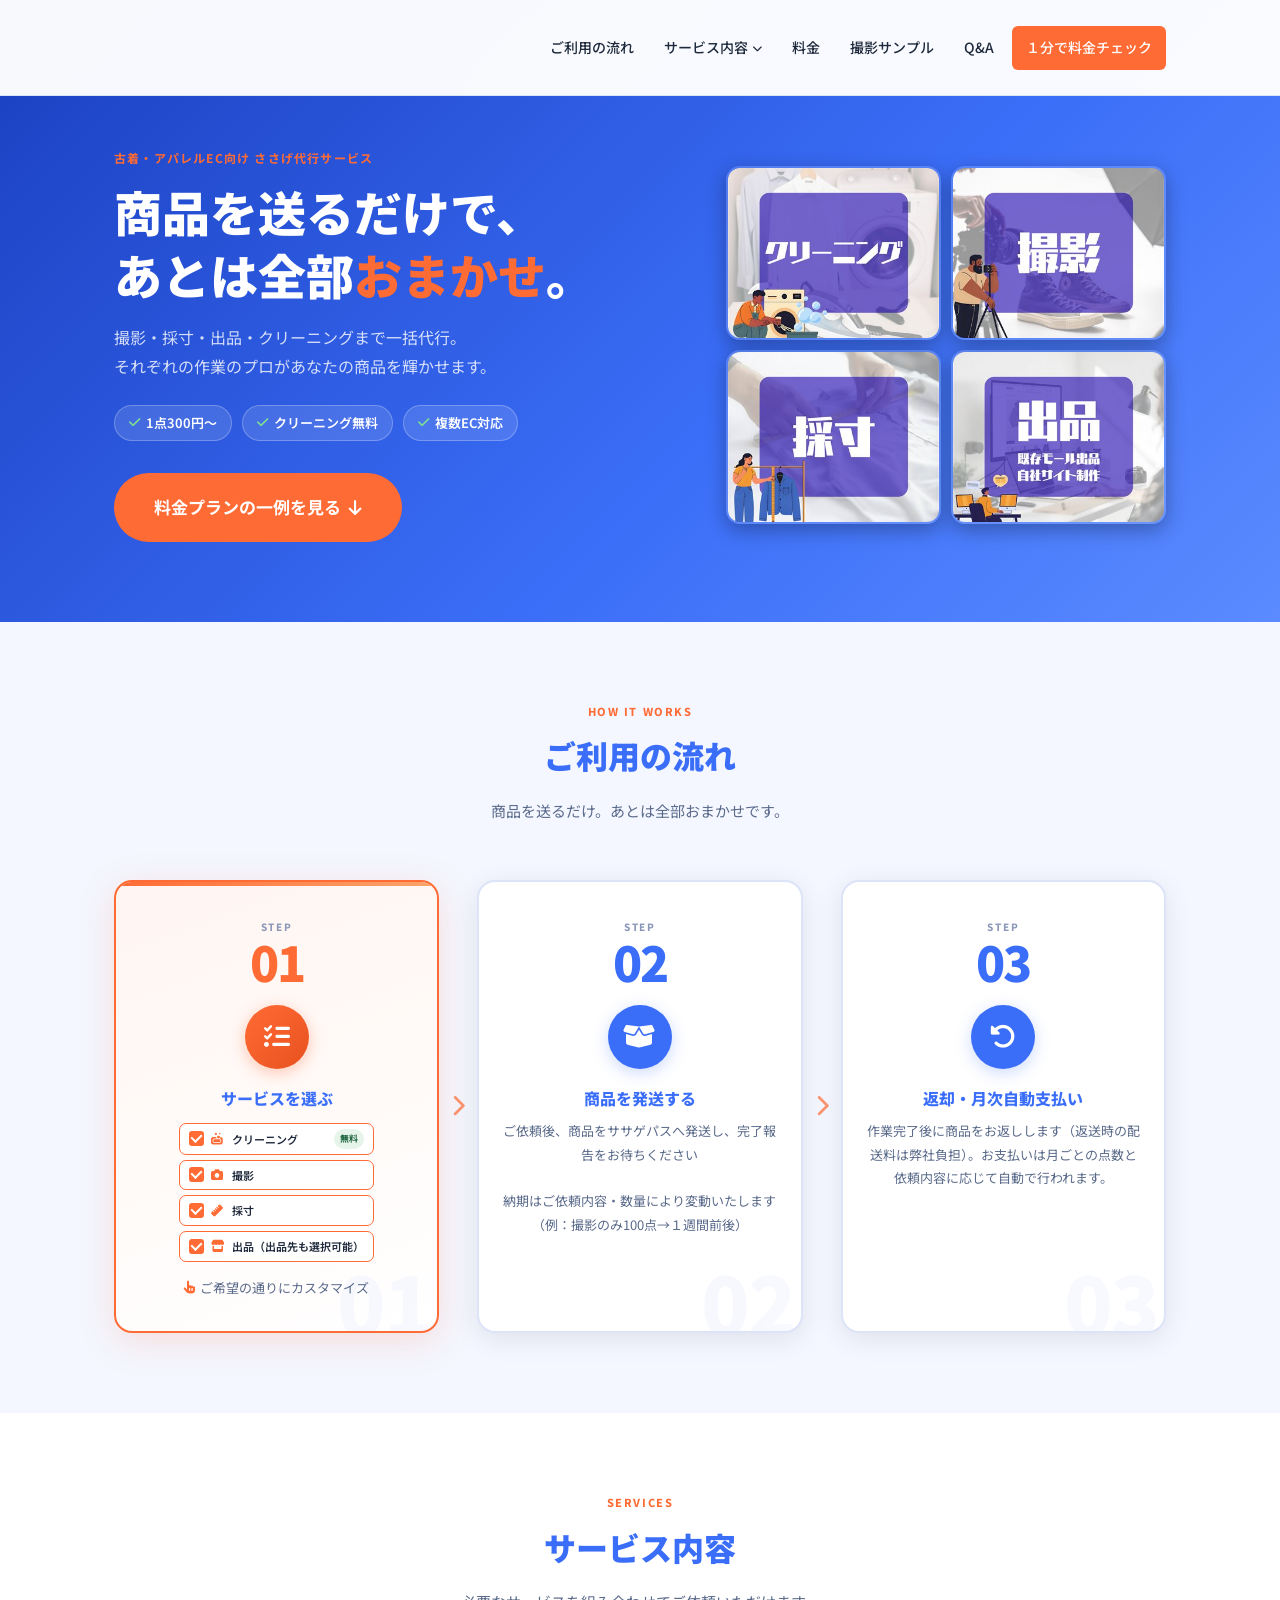
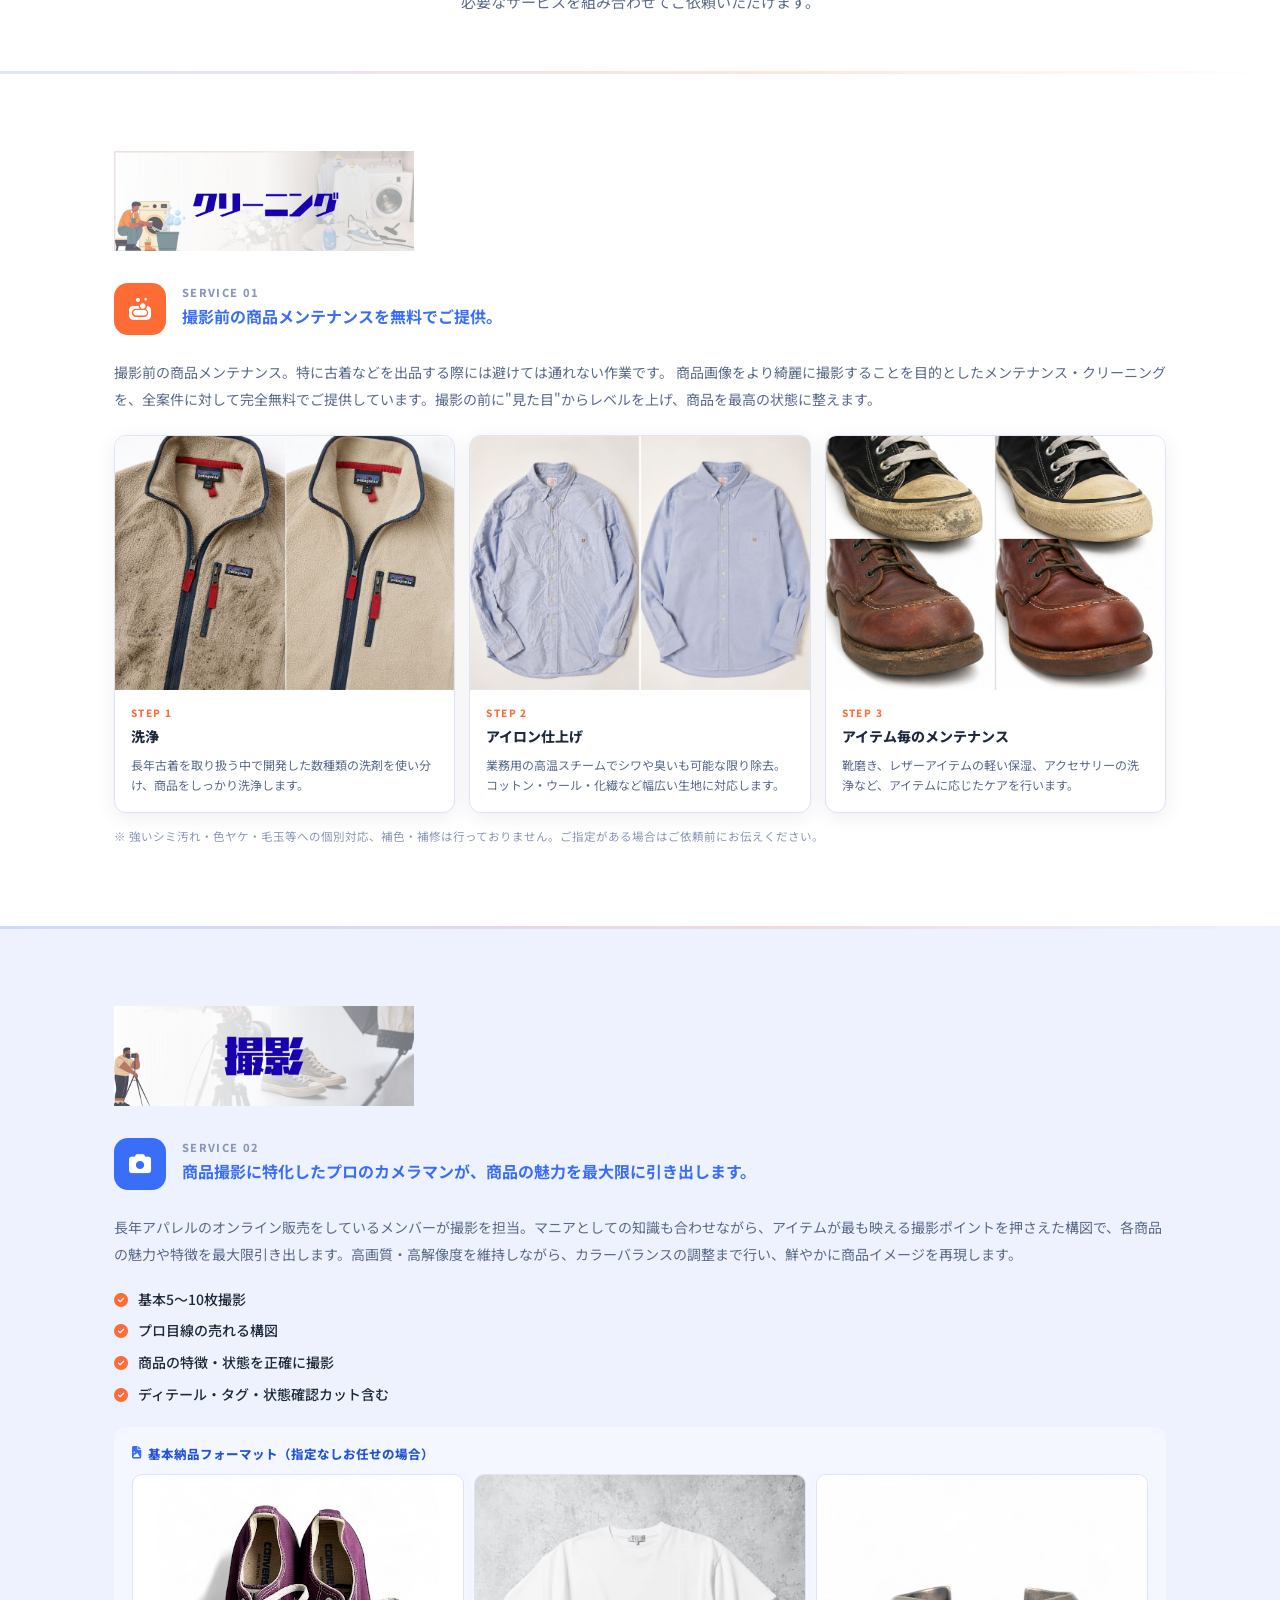
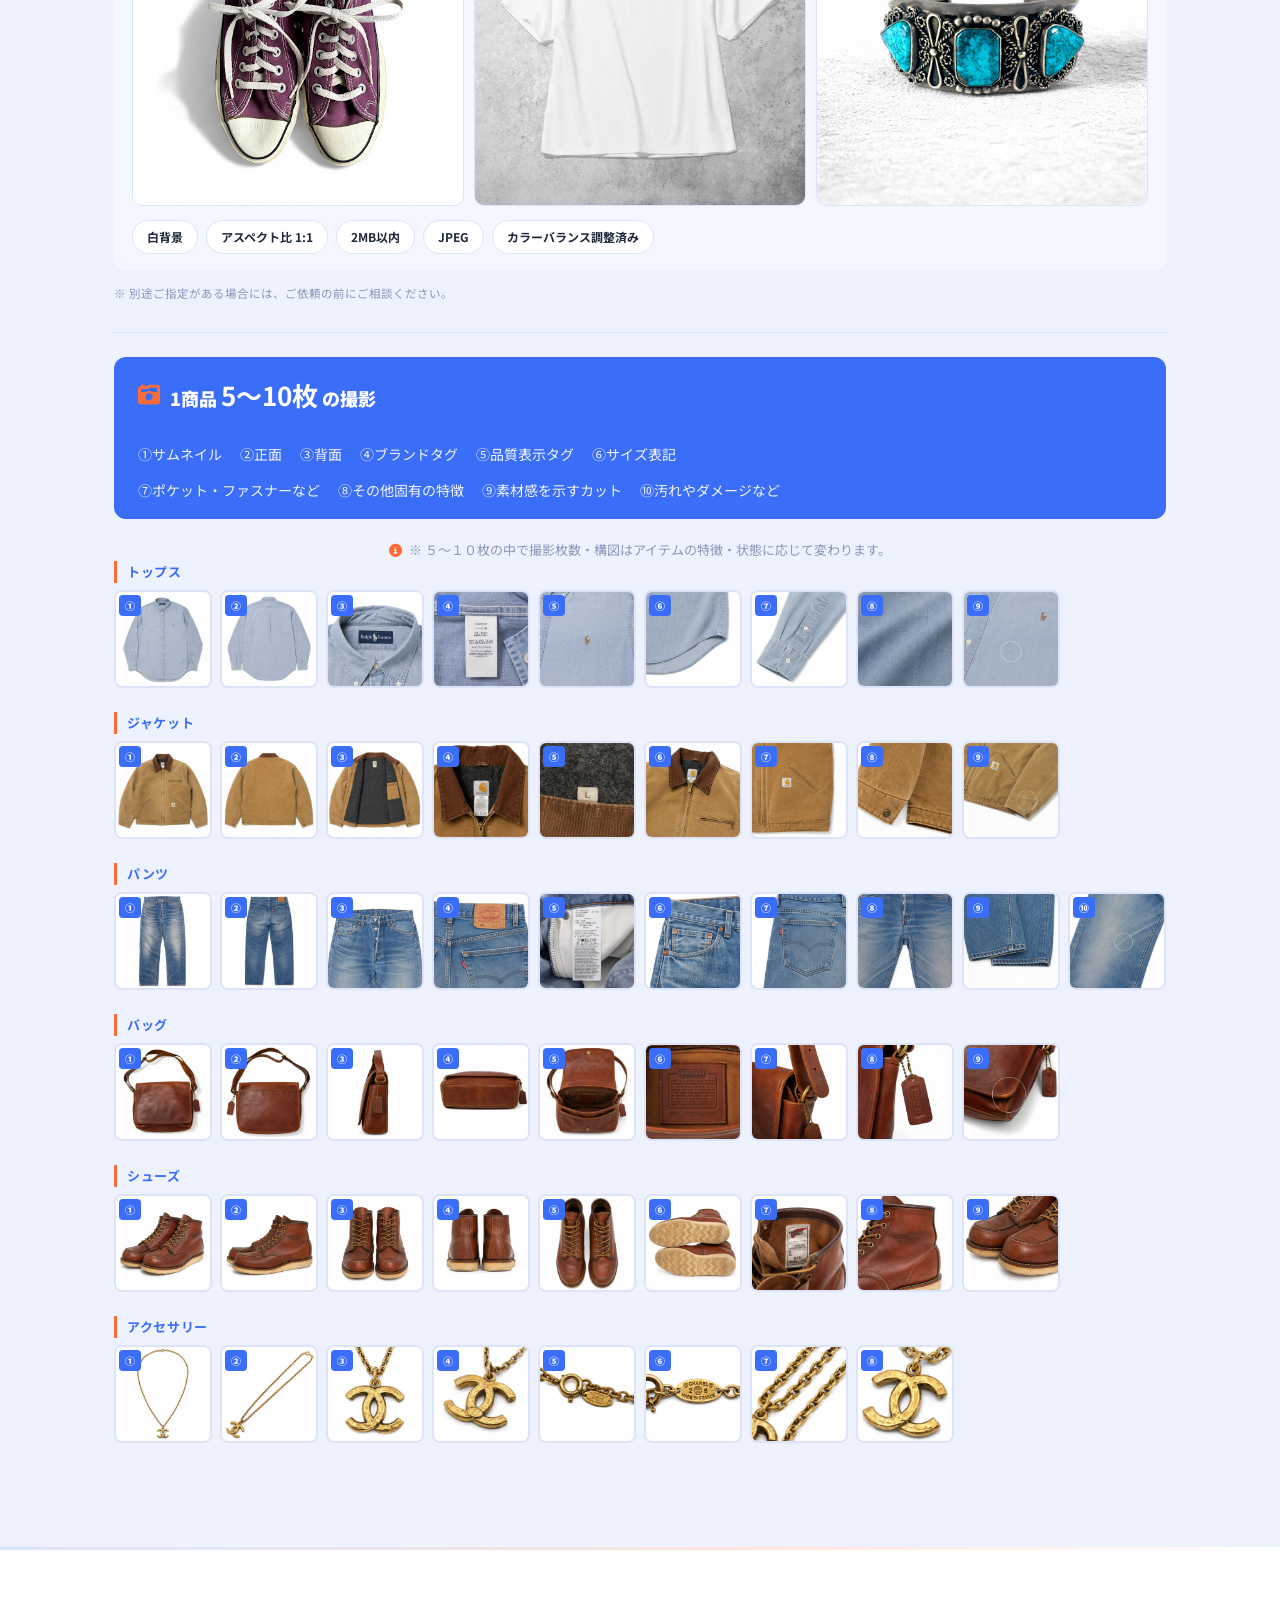
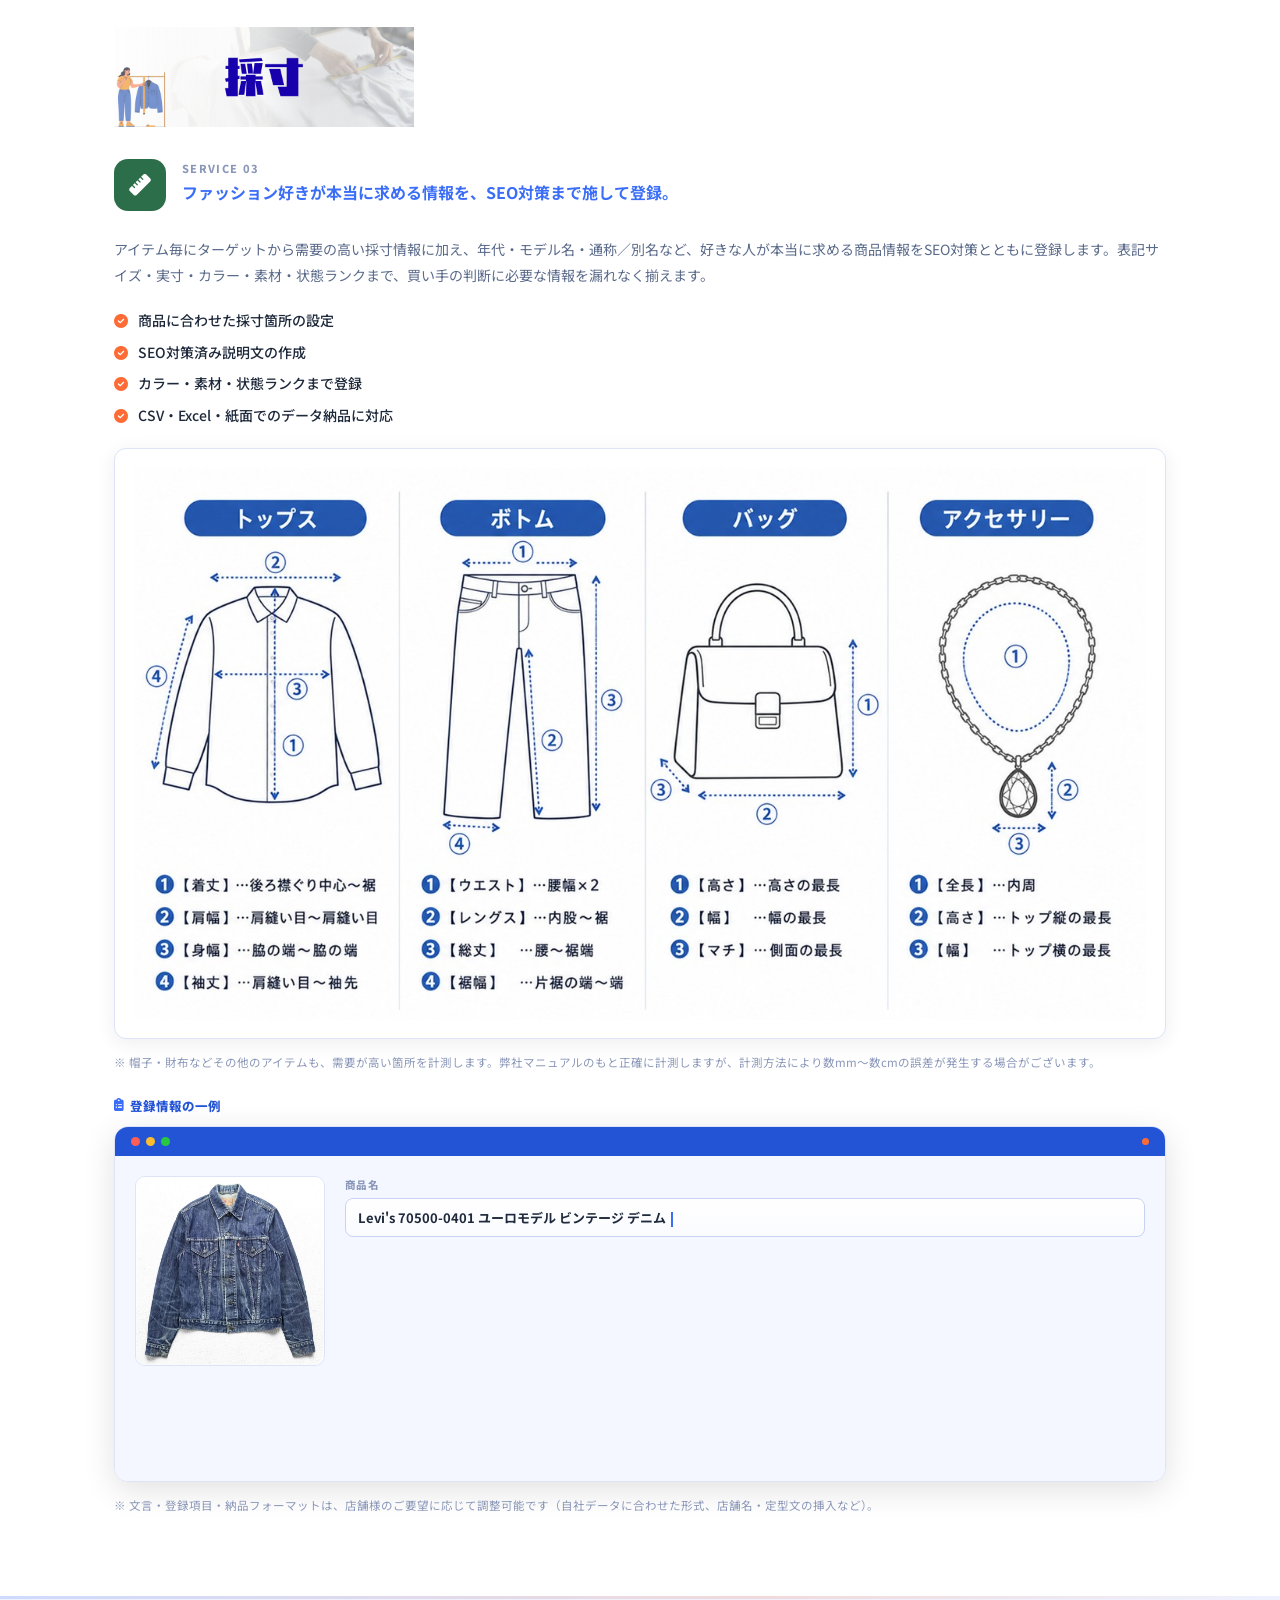
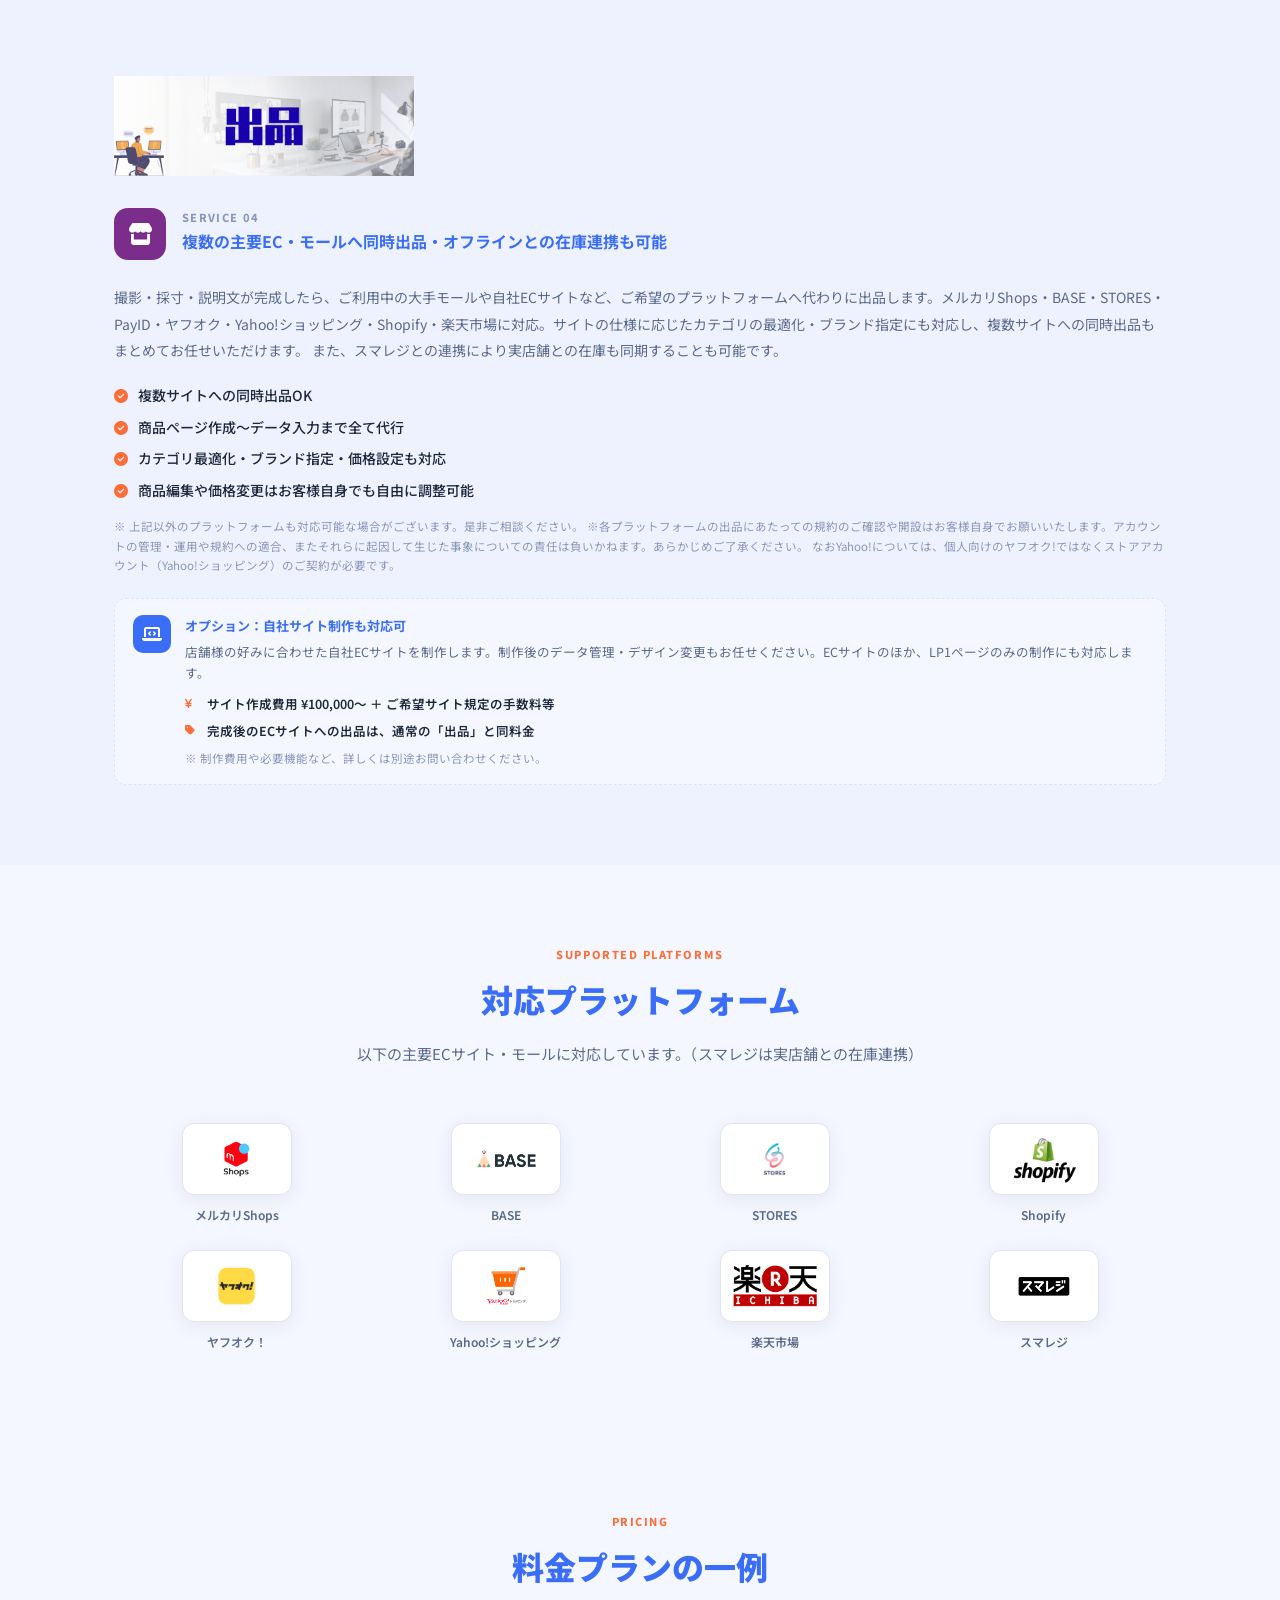
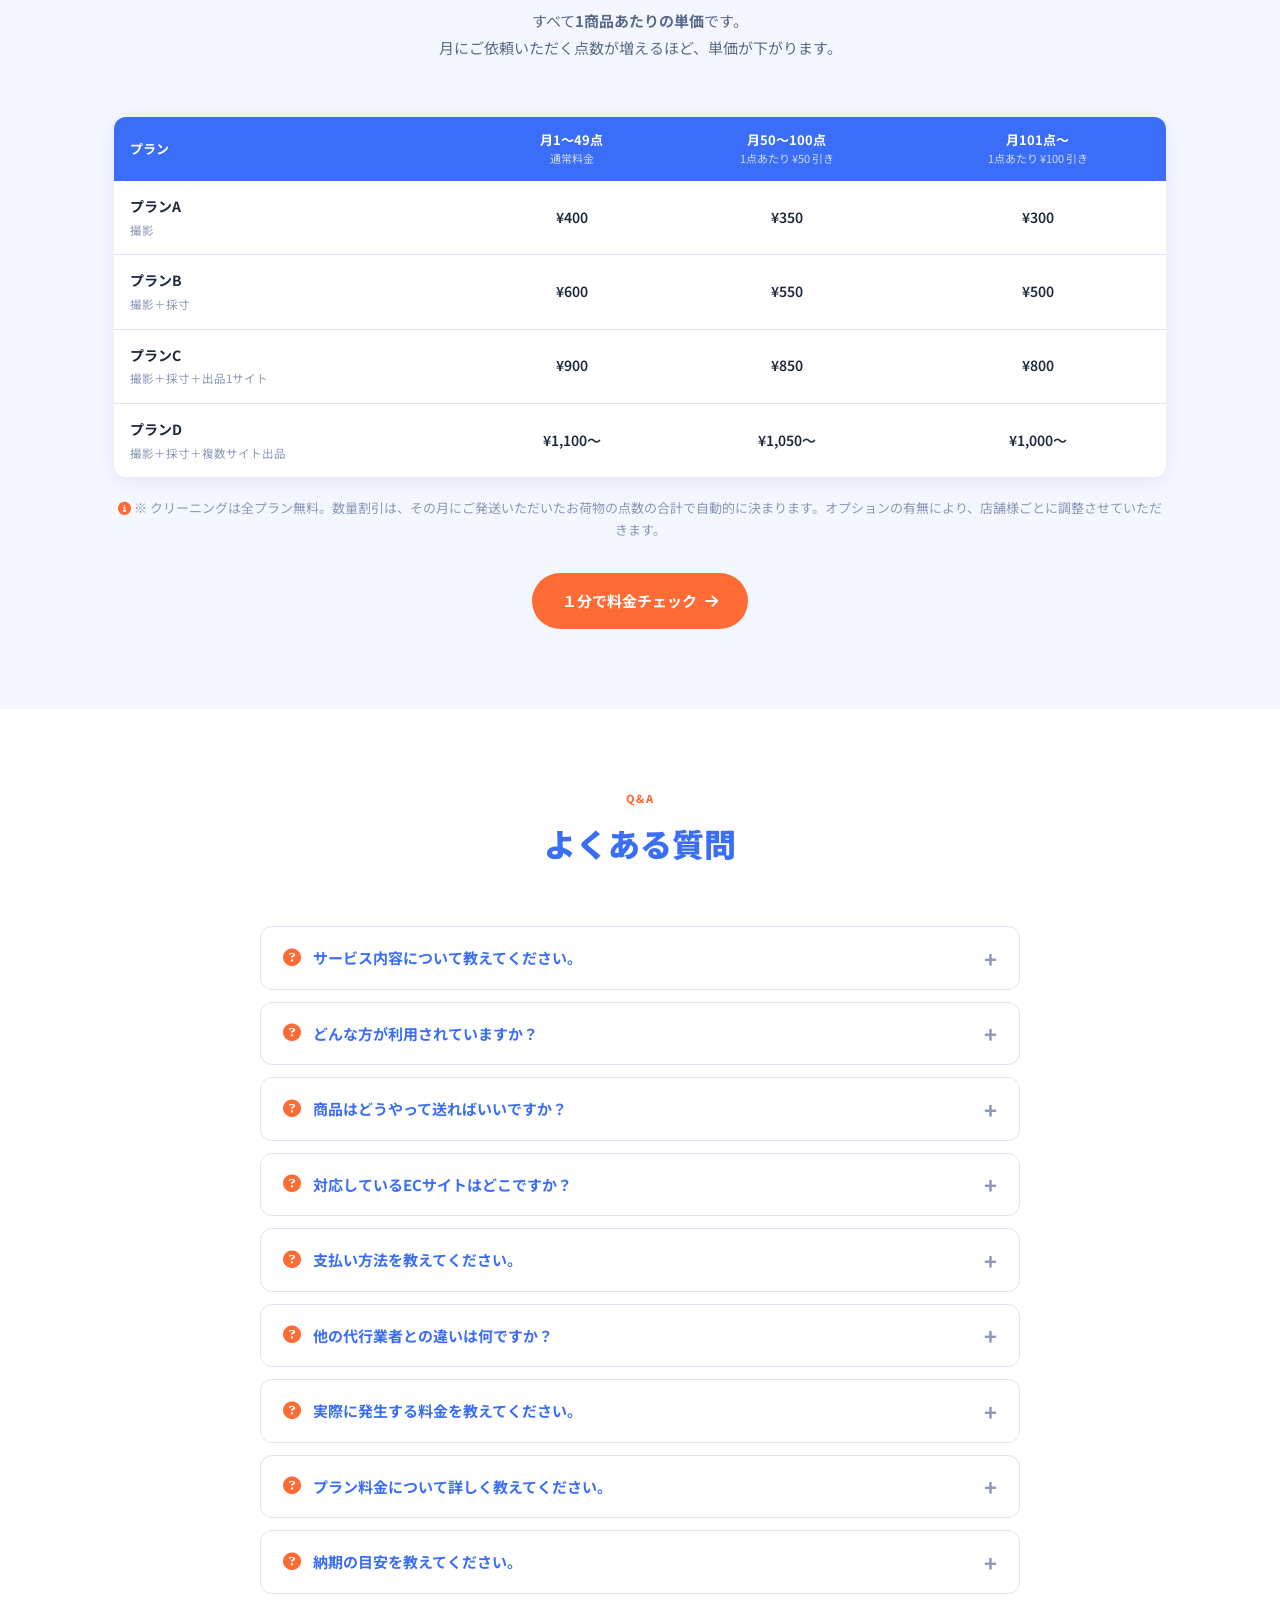
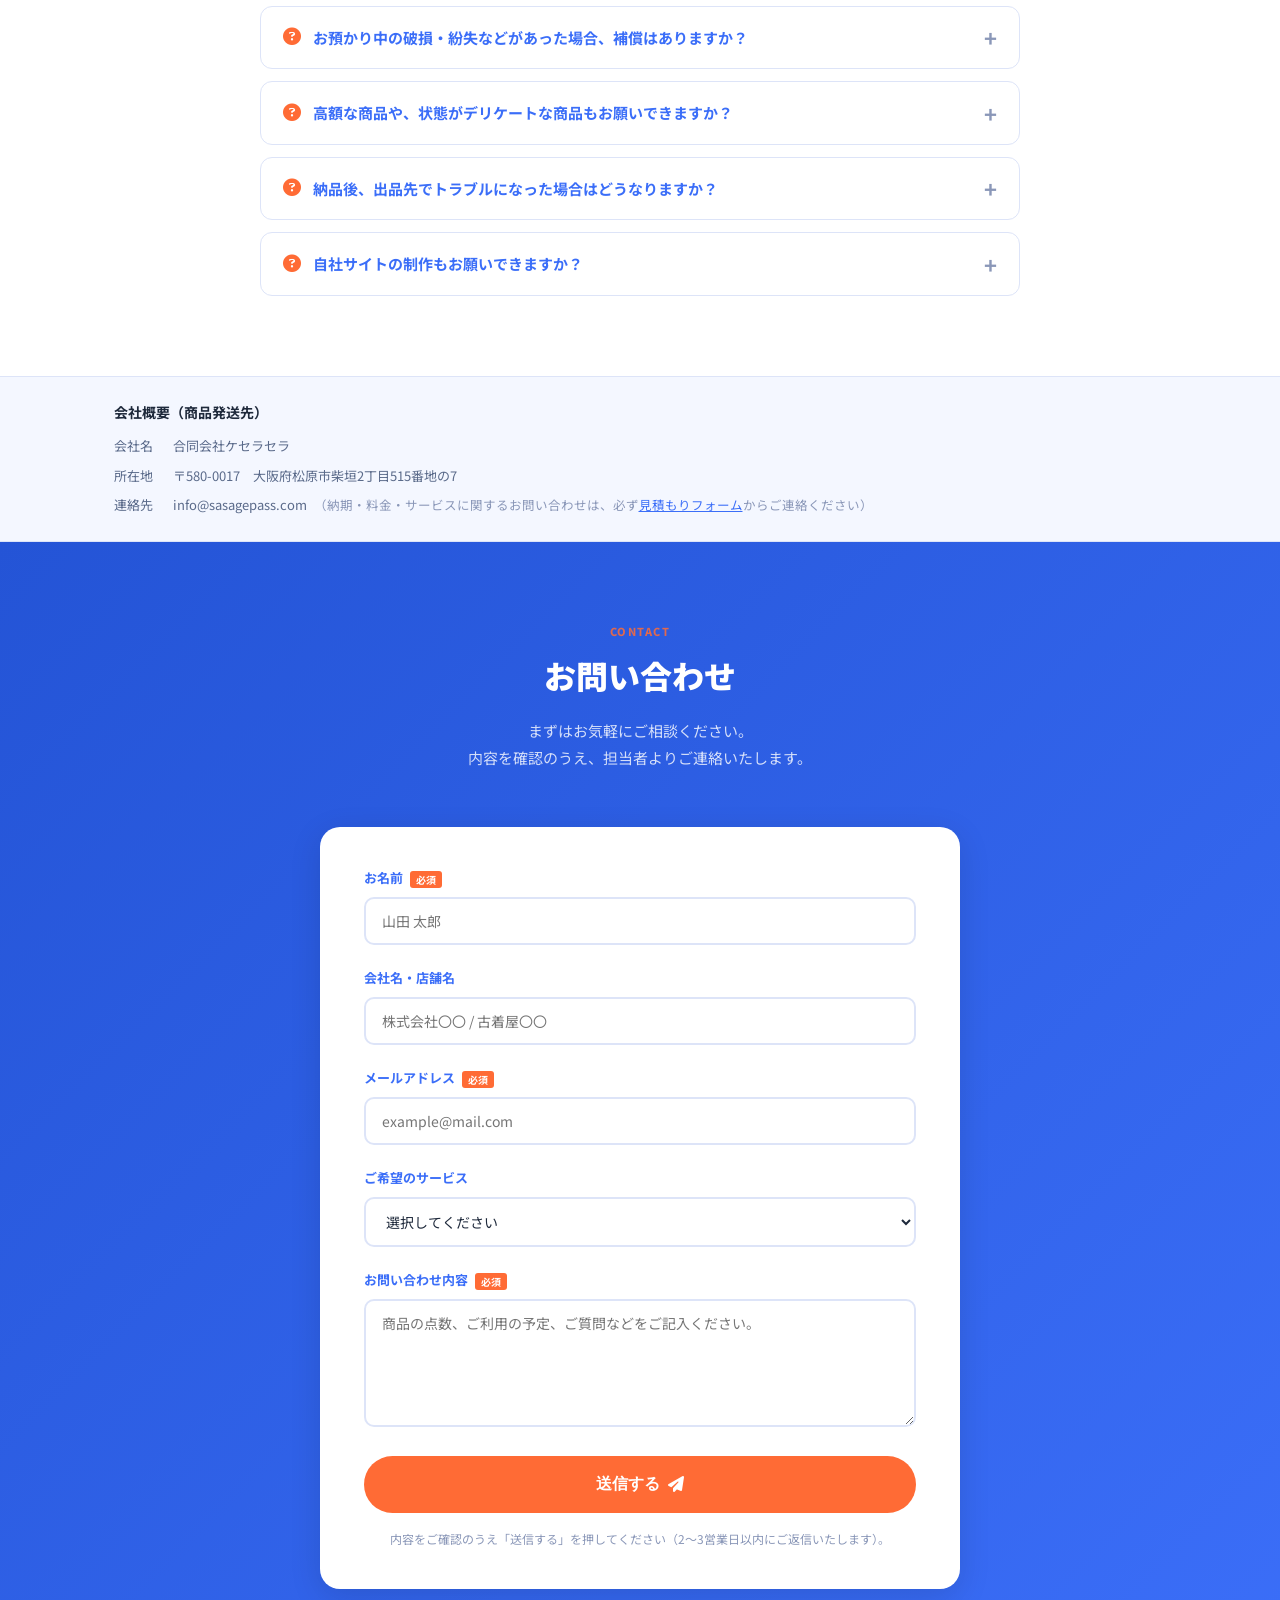
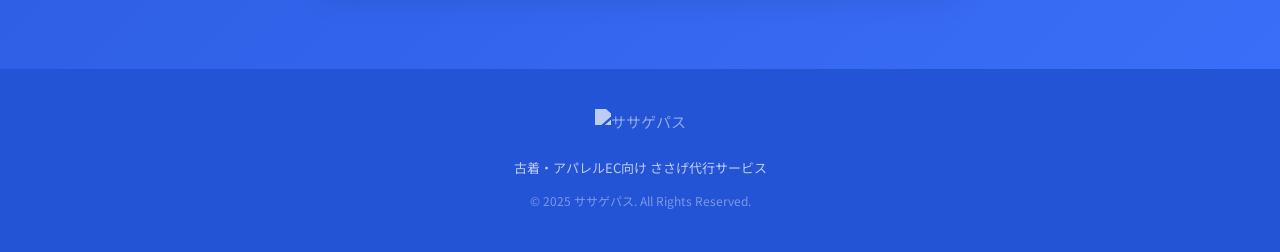
==== index.html @ e455c32c "数量割引を3段階にし、料金表をプラン×点数のひとつの表にする 月501点以上の段（▲¥200）は、撮影だけのご依頼だと単価が半額になり 利益が残らないため取りやめ。あわせて「月50～100点」と「月1" ====
﻿<!DOCTYPE html>
<html lang="ja">
<head>
  <meta charset="UTF-8">
  <meta name="viewport" content="width=device-width, initial-scale=1.0">
  <title>ササゲパス | 古着・アパレルEC向け ささげ代行サービス</title>
  <meta name="description" content="古着・アパレルEC事業者向けのささげ代行サービス。撮影・採寸・出品を1点300円〜全部お任せ。クリーニング無料。商品を送るだけでOK。メルカリShops・BASE・Shopify・楽天など主要EC対応。">
  <link rel="preconnect" href="https://fonts.googleapis.com">
  <link rel="preconnect" href="https://fonts.gstatic.com" crossorigin>
  <link href="https://fonts.googleapis.com/css2?family=Noto+Sans+JP:wght@400;500;700;900&display=swap" rel="stylesheet">
  <link rel="stylesheet" href="https://cdnjs.cloudflare.com/ajax/libs/font-awesome/6.5.0/css/all.min.css">
  <link rel="stylesheet" href="style.css">

  <!-- 計測タグ（IDの設定は /tracking.js の CONFIG で行います） -->
  <script src="/tracking.js"></script>
</head>
<body>

  <!-- ナビゲーション -->
  <header class="header">
    <div class="container header-inner">
      <a href="#" class="logo">
        <img src="https://sasagepass.square.site/uploads/b/f1910340-c84c-11f0-97f6-71a006ccaaab/%E3%82%B5%E3%82%B5%E3%82%B2%E3%83%91%E3%82%B9%20%E3%83%AD%E3%82%B4%20%282%29.png" alt="ササゲパス" class="logo-img">
      </a>
      <nav class="nav">
        <a href="#about">ご利用の流れ</a>
        <!-- サービス内容 ドロップダウン -->
        <div class="nav-dropdown">
          <a href="#features" class="nav-dropdown-trigger">サービス内容 <i class="fa-solid fa-chevron-down nav-caret"></i></a>
          <div class="nav-dropdown-menu">
            <a href="#svc-cleaning"><i class="fa-solid fa-soap"></i> クリーニング</a>
            <a href="#svc-photo"><i class="fa-solid fa-camera"></i> 撮影</a>
            <a href="#svc-measurement"><i class="fa-solid fa-ruler"></i> 採寸</a>
            <a href="#svc-listing"><i class="fa-solid fa-store"></i> 出品</a>
            <a href="#svc-website"><i class="fa-solid fa-laptop-code"></i> サイト制作（出品オプション）</a>
          </div>
        </div>
        <a href="#price">料金</a>
        <a href="#gallery">撮影サンプル</a>
        <a href="#faq">Q&amp;A</a>
        <a href="/mitsumori/" class="btn btn-nav" target="_blank" rel="noopener">１分で料金チェック</a>
      </nav>
      <button class="hamburger" id="hamburger" aria-label="メニューを開く">
        <span></span><span></span><span></span>
      </button>
    </div>
  </header>

  <!-- モバイルメニュー -->
  <div class="mobile-menu" id="mobileMenu">
    <a href="#about" class="mobile-link">ご利用の流れ</a>
    <div class="mobile-link mobile-group-label">サービス内容</div>
    <a href="#svc-cleaning" class="mobile-link mobile-sub"><i class="fa-solid fa-soap"></i> クリーニング</a>
    <a href="#svc-photo" class="mobile-link mobile-sub"><i class="fa-solid fa-camera"></i> 撮影</a>
    <a href="#svc-measurement" class="mobile-link mobile-sub"><i class="fa-solid fa-ruler"></i> 採寸</a>
    <a href="#svc-listing" class="mobile-link mobile-sub"><i class="fa-solid fa-store"></i> 出品</a>
    <a href="#svc-website" class="mobile-link mobile-sub"><i class="fa-solid fa-laptop-code"></i> サイト制作（出品オプション）</a>
    <a href="#price" class="mobile-link">料金</a>
    <a href="#gallery" class="mobile-link">撮影サンプル</a>
    <a href="#faq" class="mobile-link">Q&amp;A</a>
    <a href="/mitsumori/" class="mobile-link mobile-cta" target="_blank" rel="noopener">１分で料金チェック</a>
  </div>

  <!-- ヒーロー -->
  <section class="hero">
    <div class="container hero-inner">
      <div class="hero-text">
        <p class="hero-eyebrow" data-edit-id="hero-eyebrow" data-edit-label="ヒーロー：小見出し" data-edit-type="text">古着・アパレルEC向け ささげ代行サービス</p>
        <h1 class="hero-title" data-edit-id="hero-title" data-edit-label="ヒーロー：メイン見出し" data-edit-type="richtext">商品を送るだけで、<br>あとは全部<span class="highlight">おまかせ</span>。</h1>
        <p class="hero-sub" data-edit-id="hero-sub" data-edit-label="ヒーロー：サブテキスト" data-edit-type="richtext">撮影・採寸・出品・クリーニングまで一括代行。<br>それぞれの作業のプロがあなたの商品を輝かせます。</p>
        <div class="hero-badges">
          <span class="badge"><i class="fa-solid fa-check"></i> 1点300円〜</span>
          <span class="badge"><i class="fa-solid fa-check"></i> クリーニング無料</span>
          <span class="badge"><i class="fa-solid fa-check"></i> 複数EC対応</span>
        </div>
        <div class="hero-actions">
          <a href="#price" class="btn btn-primary btn-lg">料金プランの一例を見る <i class="fa-solid fa-arrow-down"></i></a>
        </div>
      </div>
      <div class="hero-visual">
        <div class="hero-svc-grid">
          <a href="#svc-cleaning" class="hero-svc-card">
            <img src="images/thumbnails/cleaning.jpg" alt="クリーニング">
          </a>
          <a href="#svc-photo" class="hero-svc-card">
            <img src="images/thumbnails/photo.jpg" alt="撮影">
          </a>
          <a href="#svc-measurement" class="hero-svc-card">
            <img src="images/thumbnails/measurement.jpg" alt="採寸">
          </a>
          <a href="#svc-listing" class="hero-svc-card">
            <img src="images/thumbnails/listing.jpg" alt="出品">
          </a>
        </div>
      </div>
    </div>
  </section>

  <!-- ご利用の流れ（横並び） -->
  <section class="section section-light" id="about">
    <div class="container">
      <div class="section-header">
        <p class="section-label">HOW IT WORKS</p>
        <h2 class="section-title">ご利用の流れ</h2>
        <p class="section-desc">商品を送るだけ。あとは全部おまかせです。</p>
      </div>

      <div class="flow-h">

        <!-- STEP 1 -->
        <div class="flow-h-step flow-h-step-main" data-step="01">
          <div class="flow-h-num flow-h-num-orange">STEP <span>01</span></div>
          <div class="flow-h-icon flow-h-icon-orange"><i class="fa-solid fa-list-check"></i></div>
          <h3 data-edit-id="flow-step1-title" data-edit-label="流れ STEP1：見出し" data-edit-type="text">サービスを選ぶ</h3>
          <div class="flow-checkboxes">
            <label class="flow-checkbox checked"><input type="checkbox" checked disabled><i class="fa-solid fa-soap"></i> クリーニング<span class="cb-free">無料</span></label>
            <label class="flow-checkbox checked"><input type="checkbox" checked disabled><i class="fa-solid fa-camera"></i> 撮影</label>
            <label class="flow-checkbox checked"><input type="checkbox" checked disabled><i class="fa-solid fa-ruler"></i> 採寸</label>
            <label class="flow-checkbox checked"><input type="checkbox" checked disabled><i class="fa-solid fa-store"></i> 出品（出品先も選択可能）</label>
          </div>
          <p class="flow-select-note"><i class="fa-solid fa-hand-pointer"></i> ご希望の通りにカスタマイズ</p>
        </div>

        <div class="flow-h-arrow"><i class="fa-solid fa-chevron-right"></i></div>

        <!-- STEP 2 -->
        <div class="flow-h-step" data-step="02">
          <div class="flow-h-num">STEP <span>02</span></div>
          <div class="flow-h-icon"><i class="fa-solid fa-box-open"></i></div>
          <h3 data-edit-id="flow-step2-title" data-edit-label="流れ STEP2：見出し" data-edit-type="text">商品を発送する</h3>
          <p data-edit-id="flow-step2-desc" data-edit-label="流れ STEP2：本文" data-edit-type="richtext">ご依頼後、商品をササゲパスへ発送し、完了報告をお待ちください<br><br>納期はご依頼内容・数量により変動いたします<br>（例：撮影のみ100点→１週間前後）</p>
        </div>

        <div class="flow-h-arrow"><i class="fa-solid fa-chevron-right"></i></div>

        <!-- STEP 3 -->
        <div class="flow-h-step" data-step="03">
          <div class="flow-h-num">STEP <span>03</span></div>
          <div class="flow-h-icon"><i class="fa-solid fa-rotate-left"></i></div>
          <h3 data-edit-id="flow-step3-title" data-edit-label="流れ STEP3：見出し" data-edit-type="text">返却・月次自動支払い</h3>
          <p data-edit-id="flow-step3-desc" data-edit-label="流れ STEP3：本文" data-edit-type="text">作業完了後に商品をお返しします（返送時の配送料は弊社負担）。お支払いは月ごとの点数と依頼内容に応じて自動で行われます。</p>
        </div>

      </div>
    </div>
  </section>

  <!-- サービス内容 -->
  <section class="section section-features" id="features">
    <div class="container">
      <div class="section-header">
        <p class="section-label">SERVICES</p>
        <h2 class="section-title">サービス内容</h2>
        <p class="section-desc">必要なサービスを組み合わせてご依頼いただけます。</p>
      </div>
    </div>

    <!-- クリーニング -->
    <div class="svc-bg-wrap" id="svc-cleaning">
      <div class="container">
      <img src="images/headings/cleaning.png" alt="クリーニング" class="svc-heading-img" loading="lazy" draggable="false">
      <div class="svc-detail">
        <div class="svc-detail-body">
          <div class="svc-detail-header">
            <div class="svc-detail-icon-wrap"><i class="fa-solid fa-soap"></i></div>
            <div>
              <p class="svc-detail-label">SERVICE 01</p>
              <p class="svc-detail-catch" data-edit-id="svc-cleaning-catch" data-edit-label="クリーニング：キャッチコピー" data-edit-type="richtext">撮影前の商品メンテナンスを<strong>無料</strong>でご提供。</p>
            </div>
          </div>
          <p class="svc-detail-desc" data-edit-id="svc-cleaning-desc" data-edit-label="クリーニング：説明文" data-edit-type="text">撮影前の商品メンテナンス。特に古着などを出品する際には避けては通れない作業です。
商品画像をより綺麗に撮影することを目的としたメンテナンス・クリーニングを、全案件に対して完全無料でご提供しています。撮影の前に"見た目"からレベルを上げ、商品を最高の状態に整えます。</p>
          <div class="svc-substeps">
            <div class="svc-substep">
              <div class="svc-substep-img"><img src="images/steps/wash.jpg" alt="洗浄 Before/After" loading="lazy" draggable="false"></div>
              <div class="svc-substep-body">
                <p class="svc-substep-num">STEP 1</p>
                <h4 class="svc-substep-title" data-edit-id="svc-cleaning-sub1-title" data-edit-label="クリーニング STEP1：見出し" data-edit-type="text">洗浄</h4>
                <p class="svc-substep-desc" data-edit-id="svc-cleaning-sub1-desc" data-edit-label="クリーニング STEP1：説明" data-edit-type="text">長年古着を取り扱う中で開発した数種類の洗剤を使い分け、商品をしっかり洗浄します。</p>
              </div>
            </div>
            <div class="svc-substep">
              <div class="svc-substep-img"><img src="images/steps/iron.jpg" alt="アイロン仕上げ Before/After" loading="lazy" draggable="false"></div>
              <div class="svc-substep-body">
                <p class="svc-substep-num">STEP 2</p>
                <h4 class="svc-substep-title" data-edit-id="svc-cleaning-sub2-title" data-edit-label="クリーニング STEP2：見出し" data-edit-type="text">アイロン仕上げ</h4>
                <p class="svc-substep-desc" data-edit-id="svc-cleaning-sub2-desc" data-edit-label="クリーニング STEP2：説明" data-edit-type="text">業務用の高温スチームでシワや臭いも可能な限り除去。コットン・ウール・化繊など幅広い生地に対応します。</p>
              </div>
            </div>
            <div class="svc-substep">
              <div class="svc-substep-img"><img src="images/steps/maintenance.jpg" alt="アイテム毎のメンテナンス Before/After" loading="lazy" draggable="false"></div>
              <div class="svc-substep-body">
                <p class="svc-substep-num">STEP 3</p>
                <h4 class="svc-substep-title" data-edit-id="svc-cleaning-sub3-title" data-edit-label="クリーニング STEP3：見出し" data-edit-type="text">アイテム毎のメンテナンス</h4>
                <p class="svc-substep-desc" data-edit-id="svc-cleaning-sub3-desc" data-edit-label="クリーニング STEP3：説明" data-edit-type="text">靴磨き、レザーアイテムの軽い保湿、アクセサリーの洗浄など、アイテムに応じたケアを行います。</p>
              </div>
            </div>
          </div>
          <p class="svc-note" data-edit-id="svc-cleaning-note" data-edit-label="クリーニング：注記" data-edit-type="text">※ 強いシミ汚れ・色ヤケ・毛玉等への個別対応、補色・補修は行っておりません。ご指定がある場合はご依頼前にお伝えください。</p>
        </div>
      </div>
      </div>
    </div>

    <!-- 撮影 -->
    <div class="svc-bg-wrap" id="svc-photo">
      <div class="container">
      <img src="images/headings/photo.png" alt="撮影" class="svc-heading-img" loading="lazy" draggable="false">
      <div class="svc-detail svc-detail-reverse">
        <div class="svc-detail-body">
          <div class="svc-detail-header">
            <div class="svc-detail-icon-wrap" style="background:var(--navy)"><i class="fa-solid fa-camera"></i></div>
            <div>
              <p class="svc-detail-label">SERVICE 02</p>
              <p class="svc-detail-catch" data-edit-id="svc-photo-catch" data-edit-label="撮影：キャッチコピー" data-edit-type="text">商品撮影に特化したプロのカメラマンが、商品の魅力を最大限に引き出します。</p>
            </div>
          </div>
          <p class="svc-detail-desc" data-edit-id="svc-photo-desc" data-edit-label="撮影：説明文" data-edit-type="text">長年アパレルのオンライン販売をしているメンバーが撮影を担当。マニアとしての知識も合わせながら、アイテムが最も映える撮影ポイントを押さえた構図で、各商品の魅力や特徴を最大限引き出します。高画質・高解像度を維持しながら、カラーバランスの調整まで行い、鮮やかに商品イメージを再現します。</p>
          <ul class="svc-detail-points" data-edit-id="svc-photo-points" data-edit-label="撮影：ポイント一覧（1行1項目）" data-edit-type="list">
            <li><i class="fa-solid fa-circle-check"></i> 基本5〜10枚撮影</li>
            <li><i class="fa-solid fa-circle-check"></i> プロ目線の売れる構図</li>
            <li><i class="fa-solid fa-circle-check"></i> 商品の特徴・状態を正確に撮影</li>
            <li><i class="fa-solid fa-circle-check"></i> ディテール・タグ・状態確認カット含む</li>
          </ul>
          <div class="svc-spec-strip">
            <p class="svc-spec-label"><i class="fa-solid fa-file-image"></i> 基本納品フォーマット（指定なしお任せの場合）</p>
            <div class="svc-spec-samples">
              <div class="svc-spec-sample-img"><img src="images/steps/format-shoes.jpg" alt="納品フォーマットサンプル：シューズ" loading="lazy" draggable="false"></div>
              <div class="svc-spec-sample-img"><img src="images/steps/format-tshirt.jpg" alt="納品フォーマットサンプル：Tシャツ" loading="lazy" draggable="false"></div>
              <div class="svc-spec-sample-img"><img src="images/steps/format-accessory.jpg" alt="納品フォーマットサンプル：アクセサリー" loading="lazy" draggable="false"></div>
            </div>
            <div class="svc-spec-chips">
              <span class="svc-spec-chip">白背景</span>
              <span class="svc-spec-chip">アスペクト比 1:1</span>
              <span class="svc-spec-chip">2MB以内</span>
              <span class="svc-spec-chip">JPEG</span>
              <span class="svc-spec-chip">カラーバランス調整済み</span>
            </div>
          </div>
          <p class="svc-note" data-edit-id="svc-photo-note" data-edit-label="撮影：注記" data-edit-type="text">※ 別途ご指定がある場合には、ご依頼の前にご相談ください。</p>
        </div>
      </div>

      <!-- ▼ 撮影サンプルギャラリー（撮影直下） -->
      <div class="gallery-inline" id="gallery">
        <div class="gallery-info-banner">
          <div class="gallery-info-main">
            <i class="fa-solid fa-camera-retro"></i>
            <span>1商品 <strong>5〜10枚</strong> の撮影</span>
          </div>
          <div class="gallery-info-shots">
            <span>①サムネイル</span>
            <span>②正面</span>
            <span>③背面</span>
            <span>④ブランドタグ</span>
            <span>⑤品質表示タグ</span>
            <span>⑥サイズ表記</span>
            <span class="gallery-shots-break"></span>
            <span>⑦ポケット・ファスナーなど</span>
            <span>⑧その他固有の特徴</span>
            <span>⑨素材感を示すカット</span>
            <span>⑩汚れやダメージなど</span>
          </div>
        </div>
        <p class="gallery-note"><i class="fa-solid fa-circle-info"></i> ※ ５〜１０枚の中で撮影枚数・構図はアイテムの特徴・状態に応じて変わります。</p>

        <!-- トップス -->
        <div class="gallery-block">
          <p class="gallery-block-label">トップス</p>
          <div class="gallery-shot-row">
            <div class="gallery-shot-wrap"><span class="shot-num">①</span><img src="images/samples/shirt-1.jpg" alt="トップス①" loading="lazy"></div>
            <div class="gallery-shot-wrap"><span class="shot-num">②</span><img src="images/samples/shirt-2.jpg" alt="トップス②" loading="lazy"></div>
            <div class="gallery-shot-wrap"><span class="shot-num">③</span><img src="images/samples/shirt-3.jpg" alt="トップス③" loading="lazy"></div>
            <div class="gallery-shot-wrap"><span class="shot-num">④</span><img src="images/samples/shirt-4.jpg" alt="トップス④" loading="lazy"></div>
            <div class="gallery-shot-wrap"><span class="shot-num">⑤</span><img src="images/samples/shirt-5.jpg" alt="トップス⑤" loading="lazy"></div>
            <div class="gallery-shot-wrap"><span class="shot-num">⑥</span><img src="images/samples/shirt-6.jpg" alt="トップス⑥" loading="lazy"></div>
            <div class="gallery-shot-wrap"><span class="shot-num">⑦</span><img src="images/samples/shirt-7.jpg" alt="トップス⑦" loading="lazy"></div>
            <div class="gallery-shot-wrap"><span class="shot-num">⑧</span><img src="images/samples/shirt-8.jpg" alt="トップス⑧" loading="lazy"></div>
            <div class="gallery-shot-wrap"><span class="shot-num">⑨</span><img src="images/samples/shirt-9.jpg" alt="トップス⑨" loading="lazy"></div>
          </div>
        </div>

        <!-- ジャケット -->
        <div class="gallery-block">
          <p class="gallery-block-label">ジャケット</p>
          <div class="gallery-shot-row">
            <div class="gallery-shot-wrap"><span class="shot-num">①</span><img src="images/samples/jacket-1.jpg" alt="ジャケット①" loading="lazy"></div>
            <div class="gallery-shot-wrap"><span class="shot-num">②</span><img src="images/samples/jacket-2.jpg" alt="ジャケット②" loading="lazy"></div>
            <div class="gallery-shot-wrap"><span class="shot-num">③</span><img src="images/samples/jacket-3.jpg" alt="ジャケット③" loading="lazy"></div>
            <div class="gallery-shot-wrap"><span class="shot-num">④</span><img src="images/samples/jacket-4.jpg" alt="ジャケット④" loading="lazy"></div>
            <div class="gallery-shot-wrap"><span class="shot-num">⑤</span><img src="images/samples/jacket-5.jpg" alt="ジャケット⑤" loading="lazy"></div>
            <div class="gallery-shot-wrap"><span class="shot-num">⑥</span><img src="images/samples/jacket-6.jpg" alt="ジャケット⑥" loading="lazy"></div>
            <div class="gallery-shot-wrap"><span class="shot-num">⑦</span><img src="images/samples/jacket-7.jpg" alt="ジャケット⑦" loading="lazy"></div>
            <div class="gallery-shot-wrap"><span class="shot-num">⑧</span><img src="images/samples/jacket-8.jpg" alt="ジャケット⑧" loading="lazy"></div>
            <div class="gallery-shot-wrap"><span class="shot-num">⑨</span><img src="images/samples/jacket-9.jpg" alt="ジャケット⑨" loading="lazy"></div>
          </div>
        </div>

        <!-- パンツ -->
        <div class="gallery-block">
          <p class="gallery-block-label">パンツ</p>
          <div class="gallery-shot-row">
            <div class="gallery-shot-wrap"><span class="shot-num">①</span><img src="images/samples/pants-1.jpg" alt="パンツ①" loading="lazy"></div>
            <div class="gallery-shot-wrap"><span class="shot-num">②</span><img src="images/samples/pants-2.jpg" alt="パンツ②" loading="lazy"></div>
            <div class="gallery-shot-wrap"><span class="shot-num">③</span><img src="images/samples/pants-3.jpg" alt="パンツ③" loading="lazy"></div>
            <div class="gallery-shot-wrap"><span class="shot-num">④</span><img src="images/samples/pants-4.jpg" alt="パンツ④" loading="lazy"></div>
            <div class="gallery-shot-wrap"><span class="shot-num">⑤</span><img src="images/samples/pants-5.jpg" alt="パンツ⑤" loading="lazy"></div>
            <div class="gallery-shot-wrap"><span class="shot-num">⑥</span><img src="images/samples/pants-6.jpg" alt="パンツ⑥" loading="lazy"></div>
            <div class="gallery-shot-wrap"><span class="shot-num">⑦</span><img src="images/samples/pants-7.jpg" alt="パンツ⑦" loading="lazy"></div>
            <div class="gallery-shot-wrap"><span class="shot-num">⑧</span><img src="images/samples/pants-8.jpg" alt="パンツ⑧" loading="lazy"></div>
            <div class="gallery-shot-wrap"><span class="shot-num">⑨</span><img src="images/samples/pants-9.jpg" alt="パンツ⑨" loading="lazy"></div>
            <div class="gallery-shot-wrap"><span class="shot-num">⑩</span><img src="images/samples/pants-10.jpg" alt="パンツ⑩" loading="lazy"></div>
          </div>
        </div>

        <!-- バッグ -->
        <div class="gallery-block">
          <p class="gallery-block-label">バッグ</p>
          <div class="gallery-shot-row">
            <div class="gallery-shot-wrap"><span class="shot-num">①</span><img src="images/samples/bag-1.jpg" alt="バッグ①" loading="lazy"></div>
            <div class="gallery-shot-wrap"><span class="shot-num">②</span><img src="images/samples/bag-2.jpg" alt="バッグ②" loading="lazy"></div>
            <div class="gallery-shot-wrap"><span class="shot-num">③</span><img src="images/samples/bag-3.jpg" alt="バッグ③" loading="lazy"></div>
            <div class="gallery-shot-wrap"><span class="shot-num">④</span><img src="images/samples/bag-4.jpg" alt="バッグ④" loading="lazy"></div>
            <div class="gallery-shot-wrap"><span class="shot-num">⑤</span><img src="images/samples/bag-5.jpg" alt="バッグ⑤" loading="lazy"></div>
            <div class="gallery-shot-wrap"><span class="shot-num">⑥</span><img src="images/samples/bag-6.jpg" alt="バッグ⑥" loading="lazy"></div>
            <div class="gallery-shot-wrap"><span class="shot-num">⑦</span><img src="images/samples/bag-7.jpg" alt="バッグ⑦" loading="lazy"></div>
            <div class="gallery-shot-wrap"><span class="shot-num">⑧</span><img src="images/samples/bag-8.jpg" alt="バッグ⑧" loading="lazy"></div>
            <div class="gallery-shot-wrap"><span class="shot-num">⑨</span><img src="images/samples/bag-9.jpg" alt="バッグ⑨" loading="lazy"></div>
          </div>
        </div>

        <!-- シューズ -->
        <div class="gallery-block">
          <p class="gallery-block-label">シューズ</p>
          <div class="gallery-shot-row">
            <div class="gallery-shot-wrap"><span class="shot-num">①</span><img src="images/samples/shoes-1.jpg" alt="シューズ①" loading="lazy"></div>
            <div class="gallery-shot-wrap"><span class="shot-num">②</span><img src="images/samples/shoes-2.jpg" alt="シューズ②" loading="lazy"></div>
            <div class="gallery-shot-wrap"><span class="shot-num">③</span><img src="images/samples/shoes-3.jpg" alt="シューズ③" loading="lazy"></div>
            <div class="gallery-shot-wrap"><span class="shot-num">④</span><img src="images/samples/shoes-4.jpg" alt="シューズ④" loading="lazy"></div>
            <div class="gallery-shot-wrap"><span class="shot-num">⑤</span><img src="images/samples/shoes-5.jpg" alt="シューズ⑤" loading="lazy"></div>
            <div class="gallery-shot-wrap"><span class="shot-num">⑥</span><img src="images/samples/shoes-6.jpg" alt="シューズ⑥" loading="lazy"></div>
            <div class="gallery-shot-wrap"><span class="shot-num">⑦</span><img src="images/samples/shoes-7.jpg" alt="シューズ⑦" loading="lazy"></div>
            <div class="gallery-shot-wrap"><span class="shot-num">⑧</span><img src="images/samples/shoes-8.jpg" alt="シューズ⑧" loading="lazy"></div>
            <div class="gallery-shot-wrap"><span class="shot-num">⑨</span><img src="images/samples/shoes-9.jpg" alt="シューズ⑨" loading="lazy"></div>
          </div>
        </div>

        <!-- アクセサリー -->
        <div class="gallery-block">
          <p class="gallery-block-label">アクセサリー</p>
          <div class="gallery-shot-row">
            <div class="gallery-shot-wrap"><span class="shot-num">①</span><img src="images/samples/accessory-1.jpg" alt="アクセサリー①" loading="lazy"></div>
            <div class="gallery-shot-wrap"><span class="shot-num">②</span><img src="images/samples/accessory-2.jpg" alt="アクセサリー②" loading="lazy"></div>
            <div class="gallery-shot-wrap"><span class="shot-num">③</span><img src="images/samples/accessory-3.jpg" alt="アクセサリー③" loading="lazy"></div>
            <div class="gallery-shot-wrap"><span class="shot-num">④</span><img src="images/samples/accessory-4.jpg" alt="アクセサリー④" loading="lazy"></div>
            <div class="gallery-shot-wrap"><span class="shot-num">⑤</span><img src="images/samples/accessory-5.jpg" alt="アクセサリー⑤" loading="lazy"></div>
            <div class="gallery-shot-wrap"><span class="shot-num">⑥</span><img src="images/samples/accessory-6.jpg" alt="アクセサリー⑥" loading="lazy"></div>
            <div class="gallery-shot-wrap"><span class="shot-num">⑦</span><img src="images/samples/accessory-7.jpg" alt="アクセサリー⑦" loading="lazy"></div>
            <div class="gallery-shot-wrap"><span class="shot-num">⑧</span><img src="images/samples/accessory-8.jpg" alt="アクセサリー⑧" loading="lazy"></div>
          </div>
        </div>

      </div>
      </div>
    </div>

    <!-- 採寸 -->
    <div class="svc-bg-wrap" id="svc-measurement">
      <div class="container">
      <img src="images/headings/measurement.png" alt="採寸" class="svc-heading-img" loading="lazy" draggable="false">
      <div class="svc-detail">
        <div class="svc-detail-body">
          <div class="svc-detail-header">
            <div class="svc-detail-icon-wrap" style="background:#2c6e49"><i class="fa-solid fa-ruler"></i></div>
            <div>
              <p class="svc-detail-label">SERVICE 03</p>
              <p class="svc-detail-catch" data-edit-id="svc-measurement-catch" data-edit-label="採寸：キャッチコピー" data-edit-type="text">ファッション好きが本当に求める情報を、SEO対策まで施して登録。</p>
            </div>
          </div>
          <p class="svc-detail-desc" data-edit-id="svc-measurement-desc" data-edit-label="採寸：説明文" data-edit-type="text">アイテム毎にターゲットから需要の高い採寸情報に加え、年代・モデル名・通称／別名など、好きな人が本当に求める商品情報をSEO対策とともに登録します。表記サイズ・実寸・カラー・素材・状態ランクまで、買い手の判断に必要な情報を漏れなく揃えます。</p>
          <ul class="svc-detail-points" data-edit-id="svc-measurement-points" data-edit-label="採寸：ポイント一覧（1行1項目）" data-edit-type="list">
            <li><i class="fa-solid fa-circle-check"></i> 商品に合わせた採寸箇所の設定</li>
            <li><i class="fa-solid fa-circle-check"></i> SEO対策済み説明文の作成</li>
            <li><i class="fa-solid fa-circle-check"></i> カラー・素材・状態ランクまで登録</li>
            <li><i class="fa-solid fa-circle-check"></i> CSV・Excel・紙面でのデータ納品に対応</li>
          </ul>
          <div class="svc-measure-diagram">
            <img src="images/steps/measure-points.jpg" alt="採寸箇所：トップス・ボトム・バッグ・アクセサリー" loading="lazy" draggable="false">
          </div>
          <p class="svc-note" data-edit-id="svc-measurement-note" data-edit-label="採寸：注記" data-edit-type="text">※ 帽子・財布などその他のアイテムも、需要が高い箇所を計測します。弊社マニュアルのもと正確に計測しますが、計測方法により数mm〜数cmの誤差が発生する場合がございます。</p>
          <div class="svc-reg-sample">
            <p class="svc-reg-label"><i class="fa-solid fa-clipboard-list"></i> 登録情報の一例</p>
            <div class="svc-ec-mock" id="svc-ec-mock">
              <div class="svc-ec-topbar">
                <span class="svc-ec-dot svc-ec-dot-red"></span>
                <span class="svc-ec-dot svc-ec-dot-yellow"></span>
                <span class="svc-ec-dot svc-ec-dot-green"></span>
                <span class="svc-ec-status"><span class="svc-ec-status-dot"></span></span>
              </div>
              <div class="svc-ec-body">
                <div class="svc-ec-image">
                  <img src="images/steps/sample-jacket.jpg" alt="Levi's デニムジャケット" loading="lazy" draggable="false">
                </div>
                <div class="svc-ec-form">
                  <label class="svc-ec-label">商品名</label>
                  <div class="svc-ec-field svc-ec-field-title">
                    <span class="svc-ec-typing" data-text="Levi's 70500-0401 ユーロモデル ビンテージ デニム トラッカージャケット Lサイズ 00年代 クロアチア製"></span><span class="svc-ec-cursor"></span>
                  </div>
                  <div class="svc-ec-grid">
                    <div class="svc-ec-item" style="--d:1"><label class="svc-ec-label">表記サイズ</label><div class="svc-ec-field">L<i class="fa-solid fa-check svc-ec-check"></i></div></div>
                    <div class="svc-ec-item" style="--d:2"><label class="svc-ec-label">カラー</label><div class="svc-ec-field">インディゴ ブルー<i class="fa-solid fa-check svc-ec-check"></i></div></div>
                    <div class="svc-ec-item svc-ec-item-wide" style="--d:3"><label class="svc-ec-label">実寸</label><div class="svc-ec-field">着丈 61.5cm / 身幅 47cm / 肩幅 43.5cm / 袖丈 63cm<i class="fa-solid fa-check svc-ec-check"></i></div></div>
                    <div class="svc-ec-item" style="--d:4"><label class="svc-ec-label">コンディション</label><div class="svc-ec-field">やや傷や汚れあり<i class="fa-solid fa-check svc-ec-check"></i></div></div>
                    <div class="svc-ec-item" style="--d:5"><label class="svc-ec-label">素材</label><div class="svc-ec-field">コットン<i class="fa-solid fa-check svc-ec-check"></i></div></div>
                  </div>
                </div>
              </div>
            </div>
            <p class="svc-note" data-edit-id="svc-measurement-note2" data-edit-label="採寸：登録例の注記" data-edit-type="text">※ 文言・登録項目・納品フォーマットは、店舗様のご要望に応じて調整可能です（自社データに合わせた形式、店舗名・定型文の挿入など）。</p>
          </div>
        </div>
      </div>
      </div>
    </div>

    <!-- 出品 -->
    <div class="svc-bg-wrap" id="svc-listing">
      <div class="container">
      <img src="images/headings/listing.png" alt="出品" class="svc-heading-img" loading="lazy" draggable="false">
      <div class="svc-detail svc-detail-reverse">
        <div class="svc-detail-body">
          <div class="svc-detail-header">
            <div class="svc-detail-icon-wrap" style="background:#7b2d8b"><i class="fa-solid fa-store"></i></div>
            <div>
              <p class="svc-detail-label">SERVICE 04</p>
              <p class="svc-detail-catch" data-edit-id="svc-listing-catch" data-edit-label="出品：キャッチコピー" data-edit-type="text">複数の主要EC・モールへ同時出品・オフラインとの在庫連携も可能</p>
            </div>
          </div>
          <p class="svc-detail-desc" data-edit-id="svc-listing-desc" data-edit-label="出品：説明文" data-edit-type="text">撮影・採寸・説明文が完成したら、ご利用中の大手モールや自社ECサイトなど、ご希望のプラットフォームへ代わりに出品します。メルカリShops・BASE・STORES・PayID・ヤフオク・Yahoo!ショッピング・Shopify・楽天市場に対応。サイトの仕様に応じたカテゴリの最適化・ブランド指定にも対応し、複数サイトへの同時出品もまとめてお任せいただけます。
また、スマレジとの連携により実店舗との在庫も同期することも可能です。</p>
          <ul class="svc-detail-points" data-edit-id="svc-listing-points" data-edit-label="出品：ポイント一覧（1行1項目）" data-edit-type="list">
            <li><i class="fa-solid fa-circle-check"></i> 複数サイトへの同時出品OK</li>
            <li><i class="fa-solid fa-circle-check"></i> 商品ページ作成〜データ入力まで全て代行</li>
            <li><i class="fa-solid fa-circle-check"></i> カテゴリ最適化・ブランド指定・価格設定も対応</li>
            <li><i class="fa-solid fa-circle-check"></i> 商品編集や価格変更はお客様自身でも自由に調整可能</li>
          </ul>
          <p class="svc-note" data-edit-id="svc-listing-note" data-edit-label="出品：注記" data-edit-type="text">※ 上記以外のプラットフォームも対応可能な場合がございます。是非ご相談ください。
※各プラットフォームの出品にあたっての規約のご確認や開設はお客様自身でお願いいたします。アカウントの管理・運用や規約への適合、またそれらに起因して生じた事象についての責任は負いかねます。あらかじめご了承ください。
なおYahoo!については、個人向けのヤフオク!ではなくストアアカウント（Yahoo!ショッピング）のご契約が必要です。</p>
          <div class="svc-option-box" id="svc-website">
            <div class="svc-option-icon"><i class="fa-solid fa-laptop-code"></i></div>
            <div>
              <p class="svc-option-title" data-edit-id="svc-listing-option-title" data-edit-label="出品：オプション見出し" data-edit-type="text">オプション：自社サイト制作も対応可</p>
              <p class="svc-option-desc" data-edit-id="svc-listing-option-desc" data-edit-label="出品：オプション説明" data-edit-type="text">店舗様の好みに合わせた自社ECサイトを制作します。制作後のデータ管理・デザイン変更もお任せください。ECサイトのほか、LP1ページのみの制作にも対応します。</p>
              <ul class="svc-option-points" data-edit-id="svc-listing-option-points" data-edit-label="出品：オプション詳細（1行1項目）" data-edit-type="list">
                <li><i class="fa-solid fa-yen-sign"></i> サイト作成費用 ¥100,000〜 ＋ ご希望サイト規定の手数料等</li>
                <li><i class="fa-solid fa-tag"></i> 完成後のECサイトへの出品は、通常の「出品」と同料金</li>
              </ul>
              <p class="svc-option-note" data-edit-id="svc-listing-option-note" data-edit-label="出品：オプション注記" data-edit-type="text">※ 制作費用や必要機能など、詳しくは別途お問い合わせください。</p>
            </div>
          </div>
        </div>
      </div>
      </div>
    </div>

  </section>

  <!-- 対応プラットフォーム -->
  <section class="section section-light" id="platforms">
    <div class="container">
      <div class="section-header">
        <p class="section-label">SUPPORTED PLATFORMS</p>
        <h2 class="section-title">対応プラットフォーム</h2>
        <p class="section-desc">以下の主要ECサイト・モールに対応しています。（スマレジは実店舗との在庫連携）</p>
      </div>
      <div class="platform-grid">
        <div class="platform-item">
          <div class="plat-logo"><img src="images/platforms/mercari.png" alt="メルカリShops" loading="lazy" draggable="false"></div>
          <span>メルカリShops</span>
        </div>
        <div class="platform-item">
          <div class="plat-logo"><img src="images/platforms/base.png" alt="BASE" loading="lazy" draggable="false"></div>
          <span>BASE</span>
        </div>
        <div class="platform-item">
          <div class="plat-logo"><img src="images/platforms/stores.png" alt="STORES" loading="lazy" draggable="false"></div>
          <span>STORES</span>
        </div>
        <div class="platform-item">
          <div class="plat-logo"><img src="images/platforms/shopify.png" alt="Shopify" loading="lazy" draggable="false"></div>
          <span>Shopify</span>
        </div>
        <div class="platform-item">
          <div class="plat-logo"><img src="images/platforms/yahuoku.png" alt="ヤフオク！" loading="lazy" draggable="false"></div>
          <span>ヤフオク！</span>
        </div>
        <div class="platform-item">
          <div class="plat-logo"><img src="images/platforms/yahoo-shopping.png" alt="Yahoo!ショッピング" loading="lazy" draggable="false"></div>
          <span>Yahoo!ショッピング</span>
        </div>
        <div class="platform-item">
          <div class="plat-logo"><img src="images/platforms/rakuten.png" alt="楽天市場" loading="lazy" draggable="false"></div>
          <span>楽天市場</span>
        </div>
        <div class="platform-item">
          <div class="plat-logo"><img src="images/platforms/sumareji.png" alt="スマレジ" loading="lazy" draggable="false"></div>
          <span>スマレジ</span>
        </div>
      </div>
    </div>
  </section>

  <!-- 撮影サンプル（旧・非表示） -->
  <section style="display:none">
    <div class="container">
      <div class="gallery-info-banner-removed">
        <div class="gallery-info-main">
          <i class="fa-solid fa-camera-retro"></i>
          <span>1商品 <strong>5枚以上</strong> 撮影</span>
        </div>
        <div class="gallery-info-shots">
          <span><i class="fa-solid fa-circle-check"></i> ①サムネイル</span>
          <span><i class="fa-solid fa-circle-check"></i> ②正面</span>
          <span><i class="fa-solid fa-circle-check"></i> ③背面</span>
          <span><i class="fa-solid fa-circle-check"></i> ④ブランドタグ</span>
          <span><i class="fa-solid fa-circle-check"></i> ⑤品質表示タグ</span>
          <span><i class="fa-solid fa-circle-check"></i> ⑥サイズ表記</span>
          <span><i class="fa-solid fa-circle-check"></i> ⑦ダメージ箇所</span>
          <span><i class="fa-solid fa-circle-check"></i> ⑧ポケット・ファスナーなど</span>
        </div>
      </div>

      <!-- カテゴリータブ -->
      <div class="gallery-tabs">
        <button class="gallery-tab active" data-category="jacket">ジャケット</button>
        <button class="gallery-tab" data-category="pants">パンツ</button>
        <button class="gallery-tab" data-category="shirt">シャツ</button>
        <button class="gallery-tab" data-category="shoes">シューズ</button>
        <button class="gallery-tab" data-category="bag">バッグ</button>
        <button class="gallery-tab" data-category="accessory">アクセサリー</button>
      </div>

      <!-- ジャケット（Carhartt） -->
      <div class="gallery-category active" id="cat-jacket">
        <p class="gallery-cat-label">Carhartt デッキジャケット ／ 10カット撮影例</p>
        <div class="gallery-shot-row">
          <div class="gallery-shot-wrap"><span class="shot-num">①</span><img src="images/samples/jacket-1.png" alt="ジャケット-サムネイル" loading="lazy"></div>
          <div class="gallery-shot-wrap"><span class="shot-num">②</span><img src="images/samples/jacket-2.png" alt="ジャケット-正面" loading="lazy"></div>
          <div class="gallery-shot-wrap"><span class="shot-num">③</span><img src="images/samples/jacket-3.png" alt="ジャケット-背面" loading="lazy"></div>
          <div class="gallery-shot-wrap"><span class="shot-num">④</span><img src="images/samples/jacket-4.png" alt="ジャケット-ブランドタグ" loading="lazy"></div>
          <div class="gallery-shot-wrap"><span class="shot-num">⑤</span><img src="images/samples/jacket-5.png" alt="ジャケット-品質タグ" loading="lazy"></div>
          <div class="gallery-shot-wrap"><span class="shot-num">⑥</span><img src="images/samples/jacket-6.png" alt="ジャケット-ディテール" loading="lazy"></div>
          <div class="gallery-shot-wrap"><span class="shot-num">⑦</span><img src="images/samples/jacket-7.png" alt="ジャケット-ポケット" loading="lazy"></div>
          <div class="gallery-shot-wrap"><span class="shot-num">⑧</span><img src="images/samples/jacket-8.png" alt="ジャケット-状態" loading="lazy"></div>
          <div class="gallery-shot-wrap"><span class="shot-num">⑨</span><img src="images/samples/jacket-9.png" alt="ジャケット-全体" loading="lazy"></div>
          <div class="gallery-shot-wrap"><span class="shot-num">⑩</span><img src="images/samples/jacket-10.png" alt="ジャケット-素材感" loading="lazy"></div>
        </div>
      </div>

      <!-- パンツ（Levi's） -->
      <div class="gallery-category" id="cat-pants">
        <p class="gallery-cat-label">Levi's デニムパンツ ／ 10カット撮影例</p>
        <div class="gallery-shot-row">
          <div class="gallery-shot-wrap"><span class="shot-num">①</span><img src="images/samples/pants-1.png" alt="パンツ-サムネイル" loading="lazy"></div>
          <div class="gallery-shot-wrap"><span class="shot-num">②</span><img src="images/samples/pants-2.png" alt="パンツ-正面" loading="lazy"></div>
          <div class="gallery-shot-wrap"><span class="shot-num">③</span><img src="images/samples/pants-3.png" alt="パンツ-背面" loading="lazy"></div>
          <div class="gallery-shot-wrap"><span class="shot-num">④</span><img src="images/samples/pants-4.png" alt="パンツ-ブランドタグ" loading="lazy"></div>
          <div class="gallery-shot-wrap"><span class="shot-num">⑤</span><img src="images/samples/pants-5.png" alt="パンツ-品質タグ" loading="lazy"></div>
          <div class="gallery-shot-wrap"><span class="shot-num">⑥</span><img src="images/samples/pants-6.png" alt="パンツ-ウエスト" loading="lazy"></div>
          <div class="gallery-shot-wrap"><span class="shot-num">⑦</span><img src="images/samples/pants-7.png" alt="パンツ-ポケット" loading="lazy"></div>
          <div class="gallery-shot-wrap"><span class="shot-num">⑧</span><img src="images/samples/pants-8.png" alt="パンツ-裾" loading="lazy"></div>
          <div class="gallery-shot-wrap"><span class="shot-num">⑨</span><img src="images/samples/pants-9.png" alt="パンツ-全体" loading="lazy"></div>
          <div class="gallery-shot-wrap"><span class="shot-num">⑩</span><img src="images/samples/pants-10.png" alt="パンツ-素材感" loading="lazy"></div>
        </div>
      </div>

      <!-- シャツ（Ralph Lauren） -->
      <div class="gallery-category" id="cat-shirt">
        <p class="gallery-cat-label">Ralph Lauren シャツ ／ 9カット撮影例</p>
        <div class="gallery-shot-row">
          <div class="gallery-shot-wrap"><span class="shot-num">①</span><img src="images/samples/shirt-1.png" alt="シャツ-サムネイル" loading="lazy"></div>
          <div class="gallery-shot-wrap"><span class="shot-num">②</span><img src="images/samples/shirt-2.png" alt="シャツ-正面" loading="lazy"></div>
          <div class="gallery-shot-wrap"><span class="shot-num">③</span><img src="images/samples/shirt-3.png" alt="シャツ-背面" loading="lazy"></div>
          <div class="gallery-shot-wrap"><span class="shot-num">④</span><img src="images/samples/shirt-4.png" alt="シャツ-ブランドタグ" loading="lazy"></div>
          <div class="gallery-shot-wrap"><span class="shot-num">⑤</span><img src="images/samples/shirt-5.png" alt="シャツ-品質タグ" loading="lazy"></div>
          <div class="gallery-shot-wrap"><span class="shot-num">⑥</span><img src="images/samples/shirt-6.png" alt="シャツ-ディテール" loading="lazy"></div>
          <div class="gallery-shot-wrap"><span class="shot-num">⑦</span><img src="images/samples/shirt-7.png" alt="シャツ-ボタン" loading="lazy"></div>
          <div class="gallery-shot-wrap"><span class="shot-num">⑧</span><img src="images/samples/shirt-8.png" alt="シャツ-状態" loading="lazy"></div>
          <div class="gallery-shot-wrap"><span class="shot-num">⑨</span><img src="images/samples/shirt-9.png" alt="シャツ-全体" loading="lazy"></div>
        </div>
      </div>

      <!-- シューズ（RED WING） -->
      <div class="gallery-category" id="cat-shoes">
        <p class="gallery-cat-label">RED WING シューズ ／ 10カット撮影例</p>
        <div class="gallery-shot-row">
          <div class="gallery-shot-wrap"><span class="shot-num">①</span><img src="images/samples/shoes-1.png" alt="シューズ-サムネイル" loading="lazy"></div>
          <div class="gallery-shot-wrap"><span class="shot-num">②</span><img src="images/samples/shoes-2.png" alt="シューズ-正面" loading="lazy"></div>
          <div class="gallery-shot-wrap"><span class="shot-num">③</span><img src="images/samples/shoes-3.png" alt="シューズ-背面" loading="lazy"></div>
          <div class="gallery-shot-wrap"><span class="shot-num">④</span><img src="images/samples/shoes-4.png" alt="シューズ-ブランドタグ" loading="lazy"></div>
          <div class="gallery-shot-wrap"><span class="shot-num">⑤</span><img src="images/samples/shoes-5.png" alt="シューズ-品質タグ" loading="lazy"></div>
          <div class="gallery-shot-wrap"><span class="shot-num">⑥</span><img src="images/samples/shoes-6.png" alt="シューズ-サイズ表記" loading="lazy"></div>
          <div class="gallery-shot-wrap"><span class="shot-num">⑦</span><img src="images/samples/shoes-7.png" alt="シューズ-ソール" loading="lazy"></div>
          <div class="gallery-shot-wrap"><span class="shot-num">⑧</span><img src="images/samples/shoes-8.png" alt="シューズ-側面" loading="lazy"></div>
          <div class="gallery-shot-wrap"><span class="shot-num">⑨</span><img src="images/samples/shoes-9.png" alt="シューズ-全体" loading="lazy"></div>
          <div class="gallery-shot-wrap"><span class="shot-num">⑩</span><img src="images/samples/shoes-10.png" alt="シューズ-素材感" loading="lazy"></div>
        </div>
      </div>

      <!-- バッグ（Coach） -->
      <div class="gallery-category" id="cat-bag">
        <p class="gallery-cat-label">Coach バッグ ／ 9カット撮影例</p>
        <div class="gallery-shot-row">
          <div class="gallery-shot-wrap"><span class="shot-num">①</span><img src="images/samples/bag-1.png" alt="バッグ-サムネイル" loading="lazy"></div>
          <div class="gallery-shot-wrap"><span class="shot-num">②</span><img src="images/samples/bag-2.png" alt="バッグ-正面" loading="lazy"></div>
          <div class="gallery-shot-wrap"><span class="shot-num">③</span><img src="images/samples/bag-3.png" alt="バッグ-背面" loading="lazy"></div>
          <div class="gallery-shot-wrap"><span class="shot-num">④</span><img src="images/samples/bag-4.png" alt="バッグ-ブランドタグ" loading="lazy"></div>
          <div class="gallery-shot-wrap"><span class="shot-num">⑤</span><img src="images/samples/bag-5.png" alt="バッグ-内側" loading="lazy"></div>
          <div class="gallery-shot-wrap"><span class="shot-num">⑥</span><img src="images/samples/bag-6.png" alt="バッグ-金具" loading="lazy"></div>
          <div class="gallery-shot-wrap"><span class="shot-num">⑦</span><img src="images/samples/bag-7.png" alt="バッグ-ファスナー" loading="lazy"></div>
          <div class="gallery-shot-wrap"><span class="shot-num">⑧</span><img src="images/samples/bag-8.png" alt="バッグ-状態" loading="lazy"></div>
          <div class="gallery-shot-wrap"><span class="shot-num">⑨</span><img src="images/samples/bag-9.png" alt="バッグ-全体" loading="lazy"></div>
        </div>
      </div>

      <!-- アクセサリー（CHANEL） -->
      <div class="gallery-category" id="cat-accessory">
        <p class="gallery-cat-label">CHANEL ネックレス ／ 9カット撮影例</p>
        <div class="gallery-shot-row">
          <div class="gallery-shot-wrap"><span class="shot-num">①</span><img src="images/samples/accessory-1.png" alt="アクセサリー-サムネイル" loading="lazy"></div>
          <div class="gallery-shot-wrap"><span class="shot-num">②</span><img src="images/samples/accessory-2.png" alt="アクセサリー-正面" loading="lazy"></div>
          <div class="gallery-shot-wrap"><span class="shot-num">③</span><img src="images/samples/accessory-3.png" alt="アクセサリー-背面" loading="lazy"></div>
          <div class="gallery-shot-wrap"><span class="shot-num">④</span><img src="images/samples/accessory-4.png" alt="アクセサリー-ブランドタグ" loading="lazy"></div>
          <div class="gallery-shot-wrap"><span class="shot-num">⑤</span><img src="images/samples/accessory-5.png" alt="アクセサリー-刻印" loading="lazy"></div>
          <div class="gallery-shot-wrap"><span class="shot-num">⑥</span><img src="images/samples/accessory-6.png" alt="アクセサリー-留め具" loading="lazy"></div>
          <div class="gallery-shot-wrap"><span class="shot-num">⑦</span><img src="images/samples/accessory-7.png" alt="アクセサリー-ディテール" loading="lazy"></div>
          <div class="gallery-shot-wrap"><span class="shot-num">⑧</span><img src="images/samples/accessory-8.png" alt="アクセサリー-状態" loading="lazy"></div>
          <div class="gallery-shot-wrap"><span class="shot-num">⑨</span><img src="images/samples/accessory-9.png" alt="アクセサリー-全体" loading="lazy"></div>
        </div>
      </div>

    </div>
  </section>

  <!-- 料金プランの一例 -->
  <section class="section section-light" id="price">
    <div class="container">
      <div class="section-header">
        <p class="section-label">PRICING</p>
        <h2 class="section-title">料金プランの一例</h2>
        <p class="section-desc">すべて<strong>1商品あたりの単価</strong>です。<br>月にご依頼いただく点数が増えるほど、単価が下がります。</p>
      </div>
      <div class="price-table-wrap">
        <table class="price-table" id="price-matrix">
          <thead id="matrix-head">
            <tr>
              <th class="plan-col">プラン</th>
              <th>月1〜49点<span class="th-sub">通常料金</span></th>
              <th>月50〜100点<span class="th-sub">1点あたり ¥50 引き</span></th>
              <th>月101点〜<span class="th-sub">1点あたり ¥100 引き</span></th>
            </tr>
          </thead>
          <tbody id="matrix-body">
            <tr data-plan-row="a">
              <td class="plan-cell"><b>プランA</b><small>撮影</small></td>
              <td>¥400</td><td>¥350</td><td>¥300</td>
            </tr>
            <tr data-plan-row="b">
              <td class="plan-cell"><b>プランB</b><small>撮影＋採寸</small></td>
              <td>¥600</td><td>¥550</td><td>¥500</td>
            </tr>
            <tr data-plan-row="c">
              <td class="plan-cell"><b>プランC</b><small>撮影＋採寸＋出品1サイト</small></td>
              <td>¥900</td><td>¥850</td><td>¥800</td>
            </tr>
            <tr data-plan-row="d">
              <td class="plan-cell"><b>プランD</b><small>撮影＋採寸＋複数サイト出品</small></td>
              <td>¥1,100〜</td><td>¥1,050〜</td><td>¥1,000〜</td>
            </tr>
          </tbody>
        </table>
      </div>
      <p class="price-note"><i class="fa-solid fa-circle-info"></i> <span data-edit-id="price-note" data-edit-label="料金表：下部注記" data-edit-type="text">※ クリーニングは全プラン無料。数量割引は、その月にご発送いただいたお荷物の点数の合計で自動的に決まります。オプションの有無により、店舗様ごとに調整させていただきます。</span></p>
      <div class="price-cta">
        <a href="/mitsumori/" class="btn btn-primary" target="_blank" rel="noopener">１分で料金チェック <i class="fa-solid fa-arrow-right"></i></a>
      </div>
    </div>
  </section>

  <!-- FAQ -->
  <section class="section" id="faq">
    <div class="container">
      <div class="section-header">
        <p class="section-label">Q&amp;A</p>
        <h2 class="section-title">よくある質問</h2>
      </div>
      <div class="faq-list" data-edit-id="faq-list" data-edit-label="Q&amp;A 一覧" data-edit-type="qalist">
        <details class="faq-item">
          <summary class="faq-q"><i class="fa-solid fa-circle-question"></i> <span>サービス内容について教えてください。</span></summary>
          <div class="faq-a">EC販売をされている、またはこれから始めたい店舗様の商品をお預かりし、「撮影→採寸→出品作業」といったささげ業務を代行するサービスです。すべての工程をまるごとお任せいただくことも、時間やコストを削減したい工程だけをピンポイントでご依頼いただくことも可能です。まだEC販売の基盤がない場合は、サイト制作からお手伝いすることもできます。</div>
        </details>
        <details class="faq-item">
          <summary class="faq-q"><i class="fa-solid fa-circle-question"></i> <span>どんな方が利用されていますか？</span></summary>
          <div class="faq-a">古着屋様やセレクトショップ様、個人でネット物販をされている方など、さまざまな規模・業態の方にご利用いただいています。数十点程度のテスト利用からでも始めていただけますので、まずはお気軽にお問い合わせください。物販以外の自社サイト制作のみのご依頼も承っております。</div>
        </details>
        <details class="faq-item">
          <summary class="faq-q"><i class="fa-solid fa-circle-question"></i> <span>商品はどうやって送ればいいですか？</span></summary>
          <div class="faq-a">ご依頼完了後に発送先・発送方法をご案内いたします。商品をお預かりした順に作業を開始いたします。</div>
        </details>
        <details class="faq-item">
          <summary class="faq-q"><i class="fa-solid fa-circle-question"></i> <span>対応しているECサイトはどこですか？</span></summary>
          <div class="faq-a">メルカリShops・BASE・STORES・PayID・ヤフオク！・Yahoo!ショッピング・Shopify・楽天市場のなど大型プラットフォームに対応しています。複数のECサイトへの同時出品・連携も可能です。その他ストアへの出品もお気軽にお問い合わせください。</div>
        </details>
        <details class="faq-item">
          <summary class="faq-q"><i class="fa-solid fa-circle-question"></i> <span>支払い方法を教えてください。</span></summary>
          <div class="faq-a">毎月末に当月のご依頼数量を集計し、ご請求内容をご案内いたします。翌月5日までに、ご登録いただいたクレジットカードで自動的にお支払いいただく仕組みのため、都度払いの手間がなく継続してご利用いただきやすくなっています。</div>
        </details>
        <details class="faq-item">
          <summary class="faq-q"><i class="fa-solid fa-circle-question"></i> <span>他の代行業者との違いは何ですか？</span></summary>
          <div class="faq-a">古着を中心にアパレルのEC販売を続けてきたスタッフが、実際の作業を担当しています。そのため撮影前のクリーニング・メンテナンスも合わせてご依頼いただけます。また「1点ものの古着は代行コストが見合わない」と諦められてきた方にこそお使いいただきたく、1点あたりの作業単価は業界最安値水準でご提供しています。</div>
        </details>
        <details class="faq-item">
          <summary class="faq-q"><i class="fa-solid fa-circle-question"></i> <span>実際に発生する料金を教えてください。</span></summary>
          <div class="faq-a">毎月の作業料金（当月のお預かり商品数×ご依頼プランの単価）のみを頂戴しております。初回契約料や基本料金は現状いただいておりませんので、ご依頼のない月に作業費用が発生することはありません。
※在庫連携ツールや出品中プラットフォームからの月額利用料・手数料等を除く</div>
        </details>
        <details class="faq-item">
          <summary class="faq-q"><i class="fa-solid fa-circle-question"></i> <span>プラン料金について詳しく教えてください。</span></summary>
          <div class="faq-a">掲載しているプラン料金はあくまで一例です。店舗様のご要望に応じて内容のカスタマイズが可能です。ご相談時の依頼内容や数量に応じて、プラン料金の割引や追加オプション料金の調整も行っております。</div>
        </details>
        <details class="faq-item">
          <summary class="faq-q"><i class="fa-solid fa-circle-question"></i> <span>納期の目安を教えてください。</span></summary>
          <div class="faq-a">店舗様からの発送から弊社での返送まで、現状1〜2週間程度を目安としていただいています。数量や状況により前後いたしますので、ご依頼内容を伺った後、あらためて目安をお伝えします。</div>
        </details>
        <details class="faq-item">
          <summary class="faq-q"><i class="fa-solid fa-circle-question"></i> <span>お預かり中の破損・紛失などがあった場合、補償はありますか？</span></summary>
          <div class="faq-a">お預かりから返送まで、点数の照合と作業前後の状態確認を徹底しております。万が一何かございましたらお気軽にご相談ください。弊社作業に起因すると判断できる場合、修理費用のご負担など可能な限り誠実に対応いたします。
サービスの性質上、こちらから外部保険等のご準備や、金額を定めた補償制度の取り決め等は難しい状況です。あらかじめご了承ください。</div>
        </details>
        <details class="faq-item">
          <summary class="faq-q"><i class="fa-solid fa-circle-question"></i> <span>高額な商品や、状態がデリケートな商品もお願いできますか？</span></summary>
          <div class="faq-a">商品の状態に応じて弊社判断で必要なメンテナンス（軽いクリーニングやシワ取りなど）を行います。
元々の劣化や損傷が大きい商品や、手を加えることで状態が悪化する可能性がある商品等は、負担のあるメンテナンス作業を弊社判断で省略する場合がございます。
それでも不安な商品がある場合は「メンテナンス不要」とわかる形でご発送ください。上記のとおり金額を定めた補償はご用意できないため、高額な商品につきましては、恐れ入りますがご依頼をお控えいただくか、事前にご相談いただけますようお願いいたします。</div>
        </details>
        <details class="faq-item">
          <summary class="faq-q"><i class="fa-solid fa-circle-question"></i> <span>納品後、出品先でトラブルになった場合はどうなりますか？</span></summary>
          <div class="faq-a">お預かりした商材の検品や、納品後のお取引における最終的な責任については負いかねます。ご依頼前の検品と、ご利用プラットフォームの規約等を必ずご確認のうえ、ご依頼内容や納品物についてもお確かめください。なお、納品した画像や原稿について気になる点がございましたら、いつでもご相談ください。</div>
        </details>
        <details class="faq-item">
          <summary class="faq-q"><i class="fa-solid fa-circle-question"></i> <span>自社サイトの制作もお願いできますか？</span></summary>
          <div class="faq-a">はい、対応しております。モールへの出品だけでなく、オリジナルの自社ECサイトを持ちたい方は下記よりお気軽にご相談ください。ご予算や規模に応じてご提案いたします。</div>
        </details>
      </div>
    </div>
  </section>

  <!-- 会社概要 -->
  <section class="company-info">
    <div class="container">
      <p class="company-info-heading" data-edit-id="company-heading" data-edit-label="会社概要：セクションタイトル" data-edit-type="text">会社概要（商品発送先）</p>
      <div class="company-info-list">
        <p><span class="company-info-label">会社名</span><span data-edit-id="company-name" data-edit-label="会社概要：会社名" data-edit-type="text">合同会社ケセラセラ</span></p>
        <p><span class="company-info-label">所在地</span><span data-edit-id="company-address" data-edit-label="会社概要：所在地" data-edit-type="text">〒580-0017　大阪府松原市柴垣2丁目515番地の7</span></p>
        <p><span class="company-info-label">連絡先</span>info@sasagepass.com　<span class="company-info-note">（納期・料金・サービスに関するお問い合わせは、必ず<a href="/mitsumori/" target="_blank" rel="noopener">見積もりフォーム</a>からご連絡ください）</span></p>
      </div>
    </div>
  </section>

  <!-- お問い合わせ -->
  <section class="section section-contact" id="contact">
    <div class="container">
      <div class="section-header">
        <p class="section-label section-label-light">CONTACT</p>
        <h2 class="section-title section-title-light">お問い合わせ</h2>
        <p class="section-desc section-desc-light" data-edit-id="contact-desc" data-edit-label="お問い合わせ：案内文" data-edit-type="richtext">まずはお気軽にご相談ください。<br>内容を確認のうえ、担当者よりご連絡いたします。</p>
      </div>
      <div class="contact-wrap">
        <form class="contact-form" action="mailto:info@sasagepass.com?subject=サイトからのお問い合わせ" method="post" enctype="text/plain">
          <div class="form-group">
            <label for="name">お名前 <span class="required">必須</span></label>
            <input type="text" id="name" name="name" placeholder="山田 太郎" required>
          </div>
          <div class="form-group">
            <label for="company">会社名・店舗名</label>
            <input type="text" id="company" name="company" placeholder="株式会社〇〇 / 古着屋〇〇">
          </div>
          <div class="form-group">
            <label for="email">メールアドレス <span class="required">必須</span></label>
            <input type="email" id="email" name="email" placeholder="example@mail.com" required>
          </div>
          <div class="form-group">
            <label for="service">ご希望のサービス</label>
            <select id="service" name="service">
              <option value="">選択してください</option>
              <option value="撮影のみ" data-plan-option="a">撮影のみ（プランA / 300円〜）</option>
              <option value="撮影+採寸" data-plan-option="b">撮影＋採寸（プランB / 500円〜）</option>
              <option value="撮影+採寸+出品" data-plan-option="c">撮影＋採寸＋出品（プランC / 800円〜）</option>
              <option value="複数サイト出品" data-plan-option="d">複数サイト出品（プランD / 1,000円〜）</option>
              <option value="サイト制作">自社サイト制作</option>
              <option value="未定・相談したい">まだ決めていない・相談したい</option>
            </select>
          </div>
          <div class="form-group">
            <label for="message">お問い合わせ内容 <span class="required">必須</span></label>
            <textarea id="message" name="message" rows="5" placeholder="商品の点数、ご利用の予定、ご質問などをご記入ください。" required></textarea>
          </div>
          <div class="hp-field" aria-hidden="true">
            <label for="website">Website</label>
            <input type="text" id="website" name="website" tabindex="-1" autocomplete="off">
          </div>
          <button type="submit" class="btn btn-primary btn-full">送信する <i class="fa-solid fa-paper-plane"></i></button>
          <p class="form-status-msg form-status-error" id="contact-form-error" style="display:none;" data-edit-id="contact-form-error" data-edit-label="お問い合わせ：送信エラーメッセージ" data-edit-type="richtext">送信に失敗しました。お手数をおかけしますが、<a href="mailto:info@sasagepass.com">info@sasagepass.com</a> までメールでご連絡いただくか、<a href="/mitsumori/" target="_blank" rel="noopener">見積もりフォーム</a>からご連絡ください。</p>
          <p class="form-note" data-edit-id="contact-form-note" data-edit-label="お問い合わせ：フォーム下部注記" data-edit-type="text">内容をご確認のうえ「送信する」を押してください（2〜3営業日以内にご返信いたします）。</p>
        </form>
        <div class="form-status-msg form-status-success" id="contact-form-success" style="display:none;">
          <i class="fa-solid fa-circle-check"></i>
          <p data-edit-id="contact-form-success" data-edit-label="お問い合わせ：送信完了メッセージ" data-edit-type="text">お問い合わせありがとうございます。内容を確認のうえ、2〜3営業日以内にご担当者よりご連絡いたします。</p>
          <button type="button" class="form-status-reset" id="contact-form-reset">別のお問い合わせを送る</button>
        </div>
      </div>
    </div>
  </section>

  <!-- フッター -->
  <footer class="footer">
    <div class="container footer-inner">
      <img src="https://sasagepass.square.site/uploads/b/f1910340-c84c-11f0-97f6-71a006ccaaab/%E3%82%B5%E3%82%B5%E3%82%B2%E3%83%91%E3%82%B9%20%E3%83%AD%E3%82%B4%20%282%29.png" alt="ササゲパス" class="footer-logo-img">
      <p class="footer-desc" data-edit-id="footer-desc" data-edit-label="フッター：説明文" data-edit-type="text">古着・アパレルEC向け ささげ代行サービス</p>
      <p class="footer-copy" data-edit-id="footer-copy" data-edit-label="フッター：著作権表記" data-edit-type="text">© 2025 ササゲパス. All Rights Reserved.</p>
    </div>
  </footer>

  <script>
    // ギャラリー タブ切り替え
    document.querySelectorAll('.gallery-tab').forEach(tab => {
      tab.addEventListener('click', () => {
        document.querySelectorAll('.gallery-tab').forEach(t => t.classList.remove('active'));
        document.querySelectorAll('.gallery-category').forEach(c => c.classList.remove('active'));
        tab.classList.add('active');
        document.getElementById('cat-' + tab.dataset.category).classList.add('active');
      });
    });

    // ドロップダウン：クリックでopen/close、外クリックで閉じる
    const dropdowns = document.querySelectorAll('.nav-dropdown');
    dropdowns.forEach(dd => {
      const trigger = dd.querySelector('.nav-dropdown-trigger');
      trigger.addEventListener('click', e => {
        e.stopPropagation();
        const isOpen = dd.classList.contains('open');
        dropdowns.forEach(d => d.classList.remove('open'));
        if (!isOpen) dd.classList.add('open');
      });
    });
    document.addEventListener('click', () => {
      dropdowns.forEach(d => d.classList.remove('open'));
    });

    const hamburger = document.getElementById('hamburger');
    const mobileMenu = document.getElementById('mobileMenu');

    hamburger.addEventListener('click', () => {
      hamburger.classList.toggle('open');
      mobileMenu.classList.toggle('open');
    });

    document.querySelectorAll('.mobile-link').forEach(link => {
      link.addEventListener('click', () => {
        hamburger.classList.remove('open');
        mobileMenu.classList.remove('open');
      });
    });

    document.querySelectorAll('a[href^="#"]').forEach(anchor => {
      anchor.addEventListener('click', function(e) {
        const target = document.querySelector(this.getAttribute('href'));
        if (target) {
          e.preventDefault();
          const offset = 100;
          const top = target.getBoundingClientRect().top + window.scrollY - offset;
          window.scrollTo({ top, behavior: 'smooth' });
        }
      });
    });
  </script>

  <script>
    document.querySelectorAll('.gallery-shot-wrap img, .svc-substep-img img, .svc-spec-sample-img img, .svc-ec-image img, .svc-measure-diagram img, .svc-heading-img, .plat-logo img').forEach(img => {
      img.setAttribute('draggable', 'false');
      img.addEventListener('contextmenu', e => e.preventDefault());
    });
  </script>

  <script>
    (function () {
      var mock = document.getElementById('svc-ec-mock');
      if (!mock) return;
      var typingEl = mock.querySelector('.svc-ec-typing');
      var cursorEl = mock.querySelector('.svc-ec-cursor');
      var fieldEl = mock.querySelector('.svc-ec-field-title');
      var fullText = typingEl ? (typingEl.getAttribute('data-text') || '') : '';
      var reduced = window.matchMedia('(prefers-reduced-motion: reduce)').matches;
      var revealed = false;
      var BASE_SIZE = 13;
      var MIN_SIZE = 10;

      function fitFontSize() {
        if (!fieldEl || !typingEl) return BASE_SIZE;
        var available = fieldEl.clientWidth - 24;
        var size = BASE_SIZE;
        var prevText = typingEl.textContent;
        typingEl.style.fontSize = size + 'px';
        typingEl.textContent = fullText;
        while (typingEl.getBoundingClientRect().width > available && size > MIN_SIZE) {
          size -= 0.5;
          typingEl.style.fontSize = size + 'px';
        }
        typingEl.textContent = prevText;
        return size;
      }

      function reveal() {
        var size = fitFontSize();
        if (cursorEl) cursorEl.style.height = (size + 2) + 'px';

        if (reduced || !typingEl) {
          if (typingEl) typingEl.textContent = fullText;
          if (cursorEl) cursorEl.classList.add('svc-ec-cursor-hidden');
          mock.classList.add('svc-ec-revealed');
          revealed = true;
          return;
        }
        var i = 0;
        var timer = setInterval(function () {
          i++;
          typingEl.textContent = fullText.slice(0, i);
          if (i >= fullText.length) {
            clearInterval(timer);
            setTimeout(function () {
              if (cursorEl) cursorEl.classList.add('svc-ec-cursor-hidden');
              mock.classList.add('svc-ec-revealed');
              revealed = true;
            }, 450);
          }
        }, 32);
      }

      if ('IntersectionObserver' in window) {
        var observer = new IntersectionObserver(function (entries) {
          entries.forEach(function (entry) {
            if (entry.isIntersecting) {
              reveal();
              observer.unobserve(entry.target);
            }
          });
        }, { threshold: 0.35 });
        observer.observe(mock);
      } else {
        reveal();
      }

      var resizeTimer;
      window.addEventListener('resize', function () {
        if (!revealed || !typingEl) return;
        clearTimeout(resizeTimer);
        resizeTimer = setTimeout(function () {
          var size = fitFontSize();
          typingEl.textContent = fullText;
          if (cursorEl) cursorEl.style.height = (size + 2) + 'px';
        }, 150);
      });
    })();
  </script>

  <script>
    (function () {
      var CONTACT_ENDPOINT = 'https://script.google.com/macros/s/AKfycbwLP8PTrWqD1XIeiFq2IGG57xBrQ53Mt5zT3U5jqpQ9i47PFcQLsq_tFvXm6sDwABFdbA/exec';

      var form = document.querySelector('.contact-form');
      if (!form) return;
      var submitBtn = form.querySelector('button[type="submit"]');
      var submitBtnDefaultHtml = submitBtn ? submitBtn.innerHTML : '';
      var successEl = document.getElementById('contact-form-success');
      var errorEl = document.getElementById('contact-form-error');
      var resetBtn = document.getElementById('contact-form-reset');

      function setLoading(isLoading) {
        if (!submitBtn) return;
        submitBtn.disabled = isLoading;
        submitBtn.innerHTML = isLoading ? '送信中... <i class="fa-solid fa-spinner fa-spin"></i>' : submitBtnDefaultHtml;
      }

      form.addEventListener('submit', function (e) {
        e.preventDefault();
        if (errorEl) errorEl.style.display = 'none';
        setLoading(true);

        fetch(CONTACT_ENDPOINT, { method: 'POST', body: new FormData(form), mode: 'no-cors' })
          .then(function () {
            form.style.display = 'none';
            if (successEl) successEl.style.display = 'block';
            if (window.sasageTrack) window.sasageTrack('contact_submit');
          })
          .catch(function () {
            setLoading(false);
            if (errorEl) errorEl.style.display = 'block';
          });
      });

      if (resetBtn) {
        resetBtn.addEventListener('click', function () {
          form.reset();
          if (successEl) successEl.style.display = 'none';
          form.style.display = '';
          setLoading(false);
        });
      }
    })();
  </script>

  <script>
    /**
     * 料金表を、スプレッドシートの「料金設計」タブから読み直します。
     *
     * ここに書いてある金額は控えです。読み込めたときだけ書き換えるので、
     * 通信できなくても料金表が消えることはありません。
     * プランの組み合わせだけはこちらで決めています（料金設計にあるのは項目ごとの単価）。
     */
    (function () {
      var PRICE_ENDPOINT = 'https://script.google.com/macros/s/AKfycbwUoYXP1qgqAXsjvYX6YH_BU-nKWgV8AQkop7FG5-_kB-Rp18zZuJqnqbMAF7TlyoLl/exec?page=price';

      // プラン＝料金設計のどの項目を足したものか。IDは料金設計タブのID列と同じです
      var PLANS = {
        a: ['photo_basic'],
        b: ['photo_basic', 'measure_basic'],
        c: ['photo_basic', 'measure_basic', 'listing_single'],
        d: ['photo_basic', 'measure_basic', 'listing_single', 'listing_multi']
      };
      var OPEN_ENDED = { d: true };   // 「〜」を付けるプラン

      // 問い合わせフォームの選択肢。いちばん安い段の単価を出します
      var OPTION_LABEL = {
        a: '撮影のみ（プランA / {n}円〜）',
        b: '撮影＋採寸（プランB / {n}円〜）',
        c: '撮影＋採寸＋出品（プランC / {n}円〜）',
        d: '複数サイト出品（プランD / {n}円〜）'
      };

      function yen(n) { return '¥' + Number(n).toLocaleString('ja-JP'); }
      function esc(v) {
        return String(v == null ? '' : v)
          .replace(/&/g, '&amp;').replace(/</g, '&lt;').replace(/>/g, '&gt;');
      }

      /** その段での単価。円引きと率引きで計算が変わります。 */
      function withTier(base, tier) {
        if (tier.type === 'amount') return Math.max(0, base - Number(tier.amount || 0));
        if (tier.type === 'rate') return Math.round(base * (1 - Number(tier.rate || 0)));
        return base;
      }

      /** プランごとの、割引前の単価。項目が消えていたら触りません。 */
      function planBase(price, key) {
        var sum = 0;
        var ok = PLANS[key].every(function (id) {
          if (price[id] === undefined) return false;
          sum += price[id];
          return true;
        });
        return ok ? sum : null;
      }

      function fill(data) {
        var price = {};
        (data.items || []).forEach(function (item) { price[item.id] = Number(item.price || 0); });

        var tiers = (data.tiers || []).filter(function (t) { return t && t.label; });
        if (!tiers.length) return;

        // 見出し。段の数が変わっても、そのぶんだけ列ができます
        var head = document.getElementById('matrix-head');
        if (head) {
          head.innerHTML = '<tr><th class="plan-col">プラン</th>' + tiers.map(function (t) {
            return '<th>' + esc(t.label) + '<span class="th-sub">' + esc(t.text) + '</span></th>';
          }).join('') + '</tr>';
        }

        Object.keys(PLANS).forEach(function (key) {
          var base = planBase(price, key);
          if (base === null) return;
          var tail = OPEN_ENDED[key] ? '〜' : '';

          var row = document.querySelector('[data-plan-row="' + key + '"]');
          if (row && row.cells.length) {
            var head0 = row.cells[0].outerHTML;
            row.innerHTML = head0 + tiers.map(function (t) {
              return '<td>' + yen(withTier(base, t)) + tail + '</td>';
            }).join('');
          }

          // 問い合わせフォームの選択肢は、いちばん安い段に合わせます
          var lowest = tiers.reduce(function (min, t) {
            var v = withTier(base, t);
            return (min === null || v < min) ? v : min;
          }, null);
          var opt = document.querySelector('[data-plan-option="' + key + '"]');
          if (opt && OPTION_LABEL[key] && lowest !== null) {
            opt.textContent = OPTION_LABEL[key].replace('{n}', Number(lowest).toLocaleString('ja-JP'));
          }
        });
      }

      fetch(PRICE_ENDPOINT, { method: 'GET' })
        .then(function (r) { return r.ok ? r.json() : null; })
        .then(function (data) { if (data) fill(data); })
        .catch(function () { /* 読めなければ、書いてある控えのまま出します */ });
    })();
  </script>

</body>
</html>
---- style.css ----
/* =============================================
   CSS Variables
   ============================================= */
:root {
  --navy: #3B6EF8;
  --navy-dark: #2454D6;
  --orange: #FF6B35;
  --orange-dark: #E8511E;
  --white: #fff;
  --gray: #F4F7FF;
  --gray-mid: #DDE4F8;
  --text: #1E293B;
  --text-mid: #5A6A8A;
  --text-light: #8A97B8;
  --green: #28C840;
  --red: #FF5F57;
  --radius: 12px;
  --shadow: 0 4px 20px rgba(0,0,0,0.07);
  --shadow-strong: 0 8px 32px rgba(0,0,0,0.12);
  --transition: 0.22s ease;
}

/* =============================================
   Reset & Base
   ============================================= */
*, *::before, *::after { box-sizing: border-box; margin: 0; padding: 0; }

html { scroll-behavior: smooth; }

body {
  font-family: 'Noto Sans JP', sans-serif;
  color: var(--text);
  background: var(--white);
  font-size: 15px;
  line-height: 1.7;
}

img { max-width: 100%; display: block; }
a { text-decoration: none; color: inherit; }

.container {
  max-width: 1100px;
  margin: 0 auto;
  padding: 0 24px;
}

/* =============================================
   Buttons
   ============================================= */
.btn {
  display: inline-flex;
  align-items: center;
  gap: 8px;
  padding: 13px 28px;
  border-radius: 50px;
  font-size: 15px;
  font-weight: 700;
  transition: var(--transition);
  cursor: pointer;
  border: 2px solid transparent;
  white-space: nowrap;
}
.btn-primary, .btn-primary:visited {
  background: var(--orange);
  color: var(--white);
}
.btn-primary:hover { background: var(--orange-dark); transform: translateY(-2px); box-shadow: 0 6px 20px rgba(255,107,53,0.4); }

.btn-nav, .btn-nav:visited {
  background: var(--orange);
  color: var(--white);
  padding: 9px 20px;
  font-size: 14px;
  border-radius: 50px;
}
.btn-nav:hover { background: var(--orange-dark); }
/* .nav > a の color 指定より詳細度を上げて白文字を確実に優先させる */
.nav > a.btn-nav, .nav > a.btn-nav:visited { color: var(--white); }
.nav > a.btn-nav:hover { color: var(--white); }

.btn-full { width: 100%; justify-content: center; font-size: 16px; padding: 16px; }
.btn-lg { padding: 18px 38px; font-size: 17px; }

/* =============================================
   Header / Nav
   ============================================= */
.header {
  position: fixed;
  top: 0; left: 0; right: 0;
  z-index: 1000;
  background: rgba(255,255,255,0.97);
  backdrop-filter: blur(8px);
  border-bottom: 1px solid var(--gray-mid);
  height: 96px;
}

.header-inner {
  display: flex;
  align-items: center;
  justify-content: space-between;
  height: 96px;
}

.logo { display: flex; align-items: center; overflow: hidden; height: 96px; }
.logo-img {
  height: 180px;
  width: auto;
  object-fit: contain;
}

.nav {
  display: flex;
  align-items: center;
  gap: 6px;
}

.nav > a {
  font-size: 14px;
  font-weight: 500;
  color: var(--text);
  padding: 8px 12px;
  border-radius: 6px;
  transition: var(--transition);
}
.nav > a:hover { color: var(--orange); background: rgba(59,110,248,0.07); }

/* Dropdown */
.nav-dropdown {
  position: relative;
}
.nav-dropdown-trigger {
  display: flex;
  align-items: center;
  gap: 4px;
  cursor: pointer;
  font-size: 14px;
  font-weight: 500;
  color: var(--text);
  padding: 8px 12px;
  border-radius: 6px;
  transition: var(--transition);
  white-space: nowrap;
}
.nav-dropdown-trigger:hover { color: var(--orange); background: rgba(59,110,248,0.07); }

.nav-caret {
  font-size: 10px;
  transition: transform 0.2s;
}
.nav-dropdown:hover .nav-caret { transform: rotate(180deg); }

.nav-dropdown-menu {
  position: absolute;
  top: 100%;
  left: 50%;
  transform: translateX(-50%) translateY(-4px);
  background: var(--white);
  border: 1px solid var(--gray-mid);
  border-radius: var(--radius);
  box-shadow: var(--shadow-strong);
  min-width: 220px;
  padding: 4px 8px 8px;
  padding-top: 12px; /* gap bridge: invisible area keeps hover alive */
  opacity: 0;
  visibility: hidden;
  pointer-events: none;
  transition: opacity 0.18s, visibility 0.18s, transform 0.18s;
}
.nav-dropdown:hover .nav-dropdown-menu,
.nav-dropdown.open .nav-dropdown-menu {
  opacity: 1;
  visibility: visible;
  pointer-events: auto;
  transform: translateX(-50%) translateY(0);
}
.nav-dropdown-menu a {
  display: flex;
  align-items: center;
  gap: 10px;
  padding: 10px 14px;
  border-radius: 8px;
  font-size: 14px;
  color: var(--text);
  transition: var(--transition);
}
.nav-dropdown-menu a:hover { background: var(--gray); color: var(--orange); }
.nav-dropdown-menu a i { width: 18px; color: var(--orange); }

/* Hamburger */
.hamburger {
  display: none;
  flex-direction: column;
  gap: 5px;
  background: none;
  border: none;
  cursor: pointer;
  padding: 8px;
}
.hamburger span {
  display: block;
  width: 24px;
  height: 2px;
  background: var(--navy);
  border-radius: 2px;
  transition: var(--transition);
}
.hamburger.open span:nth-child(1) { transform: translateY(7px) rotate(45deg); }
.hamburger.open span:nth-child(2) { opacity: 0; }
.hamburger.open span:nth-child(3) { transform: translateY(-7px) rotate(-45deg); }

/* Mobile Menu */
.mobile-menu {
  position: fixed;
  top: 96px; left: 0; right: 0;
  background: var(--white);
  border-bottom: 1px solid var(--gray-mid);
  z-index: 999;
  padding: 12px 0;
  display: none;
  flex-direction: column;
  box-shadow: var(--shadow-strong);
}
.mobile-menu.open { display: flex; }

.mobile-link {
  display: flex;
  align-items: center;
  gap: 8px;
  padding: 12px 24px;
  font-size: 15px;
  font-weight: 500;
  color: var(--text);
  border-bottom: 1px solid var(--gray);
}
.mobile-link:last-child { border-bottom: none; }
.mobile-group-label { font-size: 12px; color: var(--text-light); font-weight: 700; text-transform: uppercase; letter-spacing: 0.08em; padding: 12px 24px 4px; }
.mobile-sub { padding-left: 40px; font-size: 14px; color: var(--text-mid); }
.mobile-sub i { color: var(--orange); width: 16px; }
.mobile-cta, .mobile-cta:visited { background: var(--orange); color: var(--white); border-radius: 8px; margin: 8px 16px; justify-content: center; }

/* =============================================
   Hero
   ============================================= */
.hero {
  padding: 148px 0 80px;
  background: linear-gradient(135deg, #1A3FBF 0%, var(--navy) 60%, #5B8BFF 100%);
  color: var(--white);
}

.hero-inner {
  display: flex;
  align-items: center;
  gap: 60px;
}

.hero-text { flex: 1; }

.hero-eyebrow {
  font-size: 12px;
  font-weight: 700;
  letter-spacing: 0.1em;
  color: var(--orange);
  text-transform: uppercase;
  margin-bottom: 12px;
}

.hero-title {
  font-size: clamp(28px, 4vw, 48px);
  font-weight: 900;
  line-height: 1.3;
  margin-bottom: 18px;
}

.highlight {
  color: var(--orange);
}

.hero-sub {
  font-size: 16px;
  color: rgba(255,255,255,0.8);
  margin-bottom: 24px;
  line-height: 1.8;
}

.hero-badges {
  display: flex;
  flex-wrap: wrap;
  gap: 10px;
  margin-bottom: 32px;
}
.badge {
  display: inline-flex;
  align-items: center;
  gap: 6px;
  background: rgba(255,255,255,0.12);
  border: 1px solid rgba(255,255,255,0.25);
  color: var(--white);
  padding: 6px 14px;
  border-radius: 50px;
  font-size: 13px;
  font-weight: 600;
}
.badge i { color: #7dde92; }

.hero-actions {
  display: flex;
  gap: 14px;
  flex-wrap: wrap;
}
.hero-visual { flex: 0 0 440px; }
/* サービスサムネイルグリッド（ヒーロー右側） */
.hero-svc-grid {
  display: grid;
  grid-template-columns: repeat(2, 1fr);
  gap: 10px;
  width: 100%;
}
.hero-svc-card {
  position: relative;
  border-radius: 14px;
  overflow: hidden;
  display: block;
  transition: transform 0.25s, box-shadow 0.25s;
  box-shadow: 0 6px 20px rgba(0,0,0,0.3);
  border: 2px solid rgba(255,255,255,0.15);
}
.hero-svc-card:hover {
  transform: translateY(-5px) scale(1.03);
  box-shadow: 0 14px 36px rgba(0,0,0,0.45);
  border-color: var(--orange);
}
.hero-svc-card img {
  width: 100%;
  height: 170px;
  object-fit: cover;
  display: block;
  transition: transform 0.35s;
}
.hero-svc-card:hover img {
  transform: scale(1.06);
}

/* =============================================
   Section Commons
   ============================================= */
.section { padding: 80px 0; }
.section-light { background: var(--gray); }

.section-header {
  text-align: center;
  margin-bottom: 56px;
}
.section-label {
  font-size: 11px;
  font-weight: 800;
  letter-spacing: 0.14em;
  color: var(--orange);
  text-transform: uppercase;
  margin-bottom: 8px;
}
.section-label-light { color: rgba(255,107,53,0.85); }
.section-title {
  font-size: clamp(22px, 3vw, 32px);
  font-weight: 900;
  color: var(--navy);
  margin-bottom: 14px;
}
.section-title-light { color: var(--white); }
.section-desc {
  font-size: 15px;
  color: var(--text-mid);
  line-height: 1.8;
}
.section-desc-light { color: rgba(255,255,255,0.8); }

/* =============================================
   ご利用の流れ（横並び）
   ============================================= */
.flow-h {
  display: flex;
  align-items: stretch;
  gap: 0;
}

.flow-h-step {
  flex: 1;
  background: var(--white);
  border-radius: 18px;
  padding: 36px 24px 32px;
  text-align: center;
  box-shadow: 0 6px 28px rgba(0,0,0,0.09);
  border: 2px solid var(--gray-mid);
  transition: var(--transition);
  min-width: 0;
  display: flex;
  flex-direction: column;
  align-items: center;
  position: relative;
  overflow: hidden;
}
.flow-h-step::after {
  content: attr(data-step);
  position: absolute;
  bottom: -10px;
  right: 6px;
  font-size: 80px;
  font-weight: 900;
  color: var(--navy);
  opacity: 0.04;
  line-height: 1;
  pointer-events: none;
  letter-spacing: -2px;
}
.flow-h-step:hover { border-color: var(--orange); box-shadow: 0 10px 40px rgba(59,110,248,0.15); transform: translateY(-4px); }

.flow-h-step-main {
  border-color: var(--orange);
  background: linear-gradient(160deg, #FFF5F1 0%, #fff 100%);
  box-shadow: 0 8px 36px rgba(255,107,53,0.18);
}
.flow-h-step-main::before {
  content: '';
  position: absolute;
  top: 0; left: 0; right: 0;
  height: 4px;
  background: linear-gradient(90deg, var(--orange), #f9a46a);
  border-radius: 18px 18px 0 0;
}

.flow-h-num {
  font-size: 10px;
  font-weight: 800;
  letter-spacing: 0.18em;
  color: var(--text-light);
  text-transform: uppercase;
  margin-bottom: 6px;
  display: flex;
  flex-direction: column;
  align-items: center;
  gap: 2px;
}
.flow-h-num span {
  font-size: 48px;
  color: var(--navy);
  display: block;
  line-height: 1;
  font-weight: 900;
  letter-spacing: -2px;
}

.flow-h-num-orange span { color: var(--orange); }

.flow-h-icon {
  width: 64px;
  height: 64px;
  background: var(--navy);
  border-radius: 50%;
  display: flex;
  align-items: center;
  justify-content: center;
  margin: 14px auto 18px;
  color: var(--white);
  font-size: 26px;
  box-shadow: 0 4px 16px rgba(59,110,248,0.25);
  transition: var(--transition);
}
.flow-h-step:hover .flow-h-icon { transform: scale(1.08); }
.flow-h-icon-orange {
  background: linear-gradient(135deg, var(--orange), var(--orange-dark));
  box-shadow: 0 4px 16px rgba(255,107,53,0.35);
}

.flow-h-step h3 {
  font-size: 16px;
  font-weight: 800;
  color: var(--navy);
  margin-bottom: 10px;
  line-height: 1.4;
}
.flow-h-step p {
  font-size: 13px;
  color: var(--text-mid);
  line-height: 1.8;
}

.flow-h-arrow {
  display: flex;
  align-items: center;
  justify-content: center;
  padding: 0 12px;
  color: var(--orange);
  font-size: 22px;
  flex-shrink: 0;
  align-self: center;
  opacity: 0.7;
}

/* チェックボックス風 */
.flow-checkboxes {
  display: flex;
  flex-direction: column;
  gap: 5px;
  margin: 4px 0 8px;
  text-align: left;
}
.flow-checkbox {
  display: flex;
  align-items: center;
  gap: 7px;
  background: var(--white);
  border: 1px solid var(--gray-mid);
  border-radius: 7px;
  padding: 5px 9px;
  font-size: 11px;
  font-weight: 600;
  color: var(--text);
  cursor: default;
}
.flow-checkbox.checked {
  border-color: var(--orange);
}
.flow-checkbox input[type="checkbox"] {
  appearance: none;
  width: 15px; height: 15px;
  border: 2px solid var(--gray-mid);
  border-radius: 3px;
  flex-shrink: 0;
  position: relative;
}
.flow-checkbox.checked input[type="checkbox"] {
  background: var(--orange);
  border-color: var(--orange);
}
.flow-checkbox.checked input[type="checkbox"]::after {
  content: '';
  position: absolute;
  left: 2px; top: -1px;
  width: 7px; height: 10px;
  border: 2px solid white;
  border-top: none;
  border-left: none;
  transform: rotate(45deg);
}
.flow-checkbox i { color: var(--orange); width: 14px; font-size: 12px; }
.flow-checkbox:not(.checked) { opacity: 0.55; }
.cb-free {
  margin-left: auto;
  background: #e6f4ea;
  color: #2c6e49;
  font-size: 9px;
  font-weight: 700;
  padding: 2px 6px;
  border-radius: 50px;
}

.flow-select-note {
  margin-top: 6px;
  font-size: 10px;
  color: var(--text-light);
  display: flex;
  align-items: center;
  justify-content: center;
  gap: 5px;
}
.flow-select-note i { color: var(--orange); }

/* プラットフォームミニバッジ */
.flow-platforms-mini {
  display: flex;
  flex-wrap: wrap;
  gap: 4px;
  justify-content: center;
  margin-top: 8px;
}
.plat-mini {
  font-size: 9px;
  font-weight: 700;
  padding: 3px 7px;
  border-radius: 50px;
  white-space: nowrap;
}
.plat-mercari  { background: #FF0211; color: white; }
.plat-base     { background: #111; color: white; }
.plat-stores   { background: #3b5bdb; color: white; }
.plat-payid    { background: #003087; color: white; }
.plat-yahuoku  { background: #ff0033; color: white; }
.plat-yahushop { background: #d50000; color: white; }
.plat-shopify  { background: #96bf48; color: white; }
.plat-rakuten  { background: #bf0000; color: white; }

/* =============================================
   サービス詳細
   ============================================= */
.svc-heading-img {
  display: block;
  width: 100%;
  max-width: 300px;
  height: auto;
  margin: 0 0 32px;
  pointer-events: none;
  user-select: none;
  -webkit-user-drag: none;
}

.svc-detail {
  display: flex;
  align-items: flex-start;
  gap: 56px;
  padding: 56px 0;
}
.svc-detail-reverse { flex-direction: row-reverse; }

.svc-detail-body { flex: 1; min-width: 0; }

.svc-detail-header {
  display: flex;
  align-items: flex-start;
  gap: 16px;
  margin-bottom: 18px;
}
.svc-detail-icon-wrap {
  width: 52px; height: 52px;
  background: var(--orange);
  border-radius: 14px;
  display: flex;
  align-items: center;
  justify-content: center;
  color: white;
  font-size: 22px;
  flex-shrink: 0;
}
.svc-detail-label {
  font-size: 11px;
  font-weight: 800;
  letter-spacing: 0.12em;
  color: var(--text-light);
  text-transform: uppercase;
  margin-bottom: 2px;
}
.svc-detail-body h3 {
  font-size: 24px;
  font-weight: 900;
  color: var(--navy);
}
.svc-detail-catch {
  font-size: 16px;
  font-weight: 700;
  color: var(--navy);
  margin-bottom: 12px;
  line-height: 1.6;
}
.svc-detail-desc {
  font-size: 14px;
  color: var(--text-mid);
  line-height: 1.9;
  margin-bottom: 20px;
}
.svc-detail-points {
  list-style: none;
  display: flex;
  flex-direction: column;
  gap: 8px;
}
.svc-detail-points li {
  display: flex;
  align-items: center;
  gap: 10px;
  font-size: 14px;
  font-weight: 500;
  color: var(--text);
}
.svc-detail-points li i { color: var(--orange); flex-shrink: 0; }

/* サービス横アイコン画像（透過PNG・背景なし・枠なし） */
.svc-icon-display {
  object-fit: contain !important;
  background: none;
  padding: 0;
  box-shadow: none !important;
  border-radius: 0 !important;
  border: none !important;
}

/* サービスブロック */
.section-features { padding-bottom: 0; }

.svc-bg-wrap {
  padding: 80px 0;
  scroll-margin-top: 96px;
  position: relative;
}

/* 奇数ブロック：白 */
#svc-cleaning,
#svc-measurement {
  background: var(--white);
}

/* 偶数ブロック：薄グレー */
#svc-photo,
#svc-listing {
  background: #EEF2FF;
}

/* 上部アクセントライン */
.svc-bg-wrap::before {
  content: '';
  display: block;
  position: absolute;
  top: 0;
  left: 0;
  right: 0;
  height: 3px;
  background: linear-gradient(90deg, var(--navy) 0%, var(--orange) 60%, transparent 100%);
  opacity: 0.18;
}

.svc-bg-wrap .svc-detail { padding: 0; }

.svc-option-box {
  display: flex;
  gap: 14px;
  align-items: flex-start;
  background: var(--gray);
  border: 1px dashed var(--gray-mid);
  border-radius: var(--radius);
  padding: 16px 18px;
  margin-top: 22px;
  scroll-margin-top: 100px;
}
.svc-option-icon {
  flex-shrink: 0;
  width: 38px;
  height: 38px;
  border-radius: 10px;
  background: var(--navy);
  color: white;
  display: flex;
  align-items: center;
  justify-content: center;
  font-size: 16px;
}
.svc-option-title {
  font-size: 13px;
  font-weight: 700;
  color: var(--navy);
  margin-bottom: 4px;
}
.svc-option-desc {
  font-size: 12.5px;
  color: var(--text-mid);
  line-height: 1.7;
}
.svc-option-points {
  list-style: none;
  margin-top: 10px;
  display: flex;
  flex-direction: column;
  gap: 5px;
}
.svc-option-points li {
  font-size: 12.5px;
  font-weight: 600;
  color: var(--text);
  display: flex;
  align-items: center;
  gap: 8px;
}
.svc-option-points i { color: var(--orange); font-size: 11px; width: 14px; }
.svc-option-note {
  margin-top: 8px;
  font-size: 11.5px;
  color: var(--text-light);
}

/* 共通：サービス内 注記 */
.svc-note {
  margin-top: 14px;
  font-size: 11.5px;
  color: var(--text-light);
  line-height: 1.7;
}

/* クリーニング：3ステップカード */
.svc-substeps {
  display: grid;
  grid-template-columns: repeat(3, 1fr);
  gap: 14px;
  margin-top: 22px;
}
.svc-substep {
  background: var(--white);
  border: 1px solid var(--gray-mid);
  border-radius: var(--radius);
  overflow: hidden;
  box-shadow: var(--shadow);
}
.svc-substep-img {
  aspect-ratio: 4 / 3;
  background: repeating-linear-gradient(45deg, #F4F7FF, #F4F7FF 12px, #EEF2FF 12px, #EEF2FF 24px);
  display: flex;
  align-items: center;
  justify-content: center;
  overflow: hidden;
  position: relative;
}
.svc-substep-img i { font-size: 24px; color: #B9C6EF; }
.svc-substep-img img {
  width: 100%;
  height: 100%;
  object-fit: cover;
  display: block;
  pointer-events: none;
  user-select: none;
  -webkit-user-drag: none;
}
.svc-substep-body { padding: 14px 16px 16px; }
.svc-substep-num {
  font-size: 10px;
  font-weight: 800;
  letter-spacing: 0.14em;
  color: var(--orange);
  margin-bottom: 4px;
}
.svc-substep-title {
  font-size: 14px;
  font-weight: 800;
  color: var(--text);
  margin-bottom: 6px;
}
.svc-substep-desc {
  font-size: 12px;
  color: var(--text-mid);
  line-height: 1.7;
}

/* 撮影：納品フォーマット */
.svc-spec-strip {
  margin-top: 20px;
  background: var(--gray);
  border-radius: var(--radius);
  padding: 16px 18px;
}
.svc-spec-label {
  font-size: 12.5px;
  font-weight: 800;
  color: var(--navy-dark);
  margin-bottom: 10px;
  display: flex;
  align-items: center;
  gap: 7px;
}
.svc-spec-label i { color: var(--navy); }
.svc-spec-samples {
  display: flex;
  gap: 10px;
  margin-bottom: 14px;
}
.svc-spec-sample-img {
  flex: 1;
  aspect-ratio: 1 / 1;
  background: var(--white);
  border: 1px solid var(--gray-mid);
  border-radius: 10px;
  overflow: hidden;
  display: flex;
  align-items: center;
  justify-content: center;
}
.svc-spec-sample-img img {
  width: 100%;
  height: 100%;
  object-fit: contain;
  display: block;
  pointer-events: none;
  user-select: none;
  -webkit-user-drag: none;
}
.svc-spec-chips {
  display: flex;
  flex-wrap: wrap;
  gap: 8px;
}
.svc-spec-chip {
  background: var(--white);
  border: 1px solid var(--gray-mid);
  color: var(--text);
  font-size: 12px;
  font-weight: 700;
  padding: 6px 14px;
  border-radius: 50px;
}

/* 採寸：アイテム別採寸箇所（図解） */
.svc-measure-diagram {
  margin-top: 20px;
  background: var(--white);
  border: 1px solid var(--gray-mid);
  border-radius: var(--radius);
  padding: 18px;
  box-shadow: var(--shadow);
}
.svc-measure-diagram img {
  width: 100%;
  height: auto;
  display: block;
  pointer-events: none;
  user-select: none;
  -webkit-user-drag: none;
}

/* 採寸：登録情報サンプルカード */
.svc-reg-sample { margin-top: 22px; }
.svc-reg-label {
  font-size: 12.5px;
  font-weight: 800;
  color: var(--navy-dark);
  margin-bottom: 10px;
  display: flex;
  align-items: center;
  gap: 7px;
}
.svc-reg-label i { color: var(--navy); }
/* 採寸：EC管理画面風 登録情報モック */
.svc-ec-mock {
  background: var(--white);
  border: 1px solid var(--gray-mid);
  border-radius: 14px;
  overflow: hidden;
  box-shadow: var(--shadow-strong);
}
.svc-ec-topbar {
  background: var(--navy-dark);
  padding: 10px 16px;
  display: flex;
  align-items: center;
  gap: 6px;
}
.svc-ec-dot { width: 9px; height: 9px; border-radius: 50%; flex-shrink: 0; }
.svc-ec-dot-red { background: #FF5F57; }
.svc-ec-dot-yellow { background: #FEBC2E; }
.svc-ec-dot-green { background: #28C840; }
.svc-ec-status {
  margin-left: auto;
  display: flex;
  align-items: center;
}
.svc-ec-status-dot {
  width: 7px; height: 7px; border-radius: 50%;
  background: var(--orange);
  flex-shrink: 0;
  animation: svc-ec-pulse 1.8s infinite;
}
@keyframes svc-ec-pulse {
  0% { box-shadow: 0 0 0 0 rgba(255,107,53,0.5); }
  70% { box-shadow: 0 0 0 6px rgba(255,107,53,0); }
  100% { box-shadow: 0 0 0 0 rgba(255,107,53,0); }
}

.svc-ec-body {
  display: grid;
  grid-template-columns: 190px 1fr;
  gap: 20px;
  padding: 20px;
  background: var(--gray);
}
.svc-ec-image {
  position: relative;
  background: var(--white);
  border: 1px solid var(--gray-mid);
  border-radius: 10px;
  aspect-ratio: 1 / 1;
  overflow: hidden;
  display: flex;
  align-items: center;
  justify-content: center;
  align-self: start;
}
.svc-ec-image img {
  width: 100%;
  height: 100%;
  object-fit: contain;
  display: block;
  pointer-events: none;
  user-select: none;
  -webkit-user-drag: none;
}

.svc-ec-form { display: flex; flex-direction: column; min-width: 0; }
.svc-ec-label {
  font-size: 10.5px;
  font-weight: 800;
  color: var(--text-light);
  letter-spacing: 0.04em;
  margin-bottom: 4px;
  display: block;
}
.svc-ec-field {
  background: var(--white);
  border: 1px solid var(--gray-mid);
  border-radius: 8px;
  padding: 9px 12px;
  font-size: 13px;
  color: var(--text);
  display: flex;
  align-items: center;
  justify-content: space-between;
  gap: 8px;
  min-height: 20px;
  line-height: 1.5;
}
.svc-ec-field-title {
  font-weight: 700;
  border-color: #C7D3F5;
  background: linear-gradient(180deg, #fff, #FAFBFF);
  margin-bottom: 16px;
  display: block;
  white-space: nowrap;
  overflow-x: hidden;
}
.svc-ec-check {
  color: #2c9e5e;
  font-size: 12px;
  flex-shrink: 0;
  opacity: 0;
  transform: scale(0.4);
  transition: opacity 0.3s ease, transform 0.35s cubic-bezier(.34,1.56,.64,1);
  transition-delay: calc(var(--d) * 0.15s + 0.3s);
}
.svc-ec-mock.svc-ec-revealed .svc-ec-check { opacity: 1; transform: scale(1); }

.svc-ec-grid {
  display: grid;
  grid-template-columns: 1fr 1fr;
  gap: 12px 14px;
}
.svc-ec-item-wide { grid-column: 1 / -1; }
.svc-ec-item {
  opacity: 0;
  transform: translateY(8px);
  transition: opacity 0.45s ease, transform 0.45s ease;
  transition-delay: calc(var(--d) * 0.15s);
}
.svc-ec-mock.svc-ec-revealed .svc-ec-item { opacity: 1; transform: translateY(0); }

.svc-ec-cursor {
  display: inline-block;
  width: 2px;
  height: 14px;
  flex-shrink: 0;
  background: var(--navy);
  margin-left: 2px;
  vertical-align: middle;
  animation: svc-ec-blink 0.9s step-end infinite;
  transition: opacity 0.3s ease;
}
.svc-ec-cursor.svc-ec-cursor-hidden { opacity: 0; }
@keyframes svc-ec-blink { 0%, 50% { opacity: 1; } 51%, 100% { opacity: 0; } }

@media (prefers-reduced-motion: reduce) {
  .svc-ec-item, .svc-ec-check { transition: none; }
  .svc-ec-status-dot, .svc-ec-cursor { animation: none; }
}

.svc-divider {
  height: 1px;
  background: var(--gray-mid);
}

/* =============================================
   料金表
   ============================================= */
.price-table-wrap {
  overflow-x: auto;
  margin-bottom: 20px;
  border-radius: var(--radius);
  box-shadow: var(--shadow);
}
.price-table {
  width: 100%;
  border-collapse: collapse;
  background: var(--white);
  min-width: 560px;
}
.price-table th {
  background: var(--navy);
  color: var(--white);
  padding: 14px 16px;
  text-align: center;
  font-size: 13px;
  font-weight: 700;
  line-height: 1.4;
}
.th-sub { display: block; font-size: 11px; font-weight: 400; opacity: 0.75; margin-top: 2px; }
.price-table td {
  padding: 14px 16px;
  text-align: center;
  border-bottom: 1px solid var(--gray-mid);
  font-size: 14px;
}
.plan-name {
  font-weight: 700;
  font-size: 15px;
  text-align: left !important;
  padding-left: 24px !important;
}
.plan-price {
  font-weight: 900;
  font-size: 17px;
  color: var(--orange);
}
.check { color: var(--orange); font-size: 20px; }
.cross { color: var(--gray-mid); font-size: 18px; }
.price-note {
  font-size: 13px;
  color: var(--text-light);
  text-align: center;
  margin-bottom: 32px;
}
.price-note i { color: var(--orange); }
.price-cta { text-align: center; }

/* 料金表。プラン × 月の点数 のひとつの表 */
.price-table .plan-col { text-align: left; }
.price-table .plan-cell { text-align: left; white-space: nowrap; }
.price-table .plan-cell b { display: block; font-weight: 700; }
.price-table .plan-cell small {
  display: block;
  font-size: 11.5px;
  font-weight: 400;
  color: var(--text-light);
  margin-top: 2px;
}
.price-table tbody td {
  font-weight: 600;
  font-variant-numeric: tabular-nums;
}
.price-table tbody tr:last-child td { border-bottom: 0; }

/* =============================================
   ギャラリー
   ============================================= */

/* 撮影説明バナー */
.gallery-info-banner {
  background: var(--navy);
  color: var(--white);
  border-radius: var(--radius);
  padding: 16px 24px;
  margin-bottom: 20px;
  display: flex;
  align-items: flex-start;
  gap: 24px;
  flex-wrap: wrap;
}
.gallery-info-main {
  display: flex;
  align-items: center;
  gap: 10px;
  font-size: 18px;
  font-weight: 900;
  white-space: nowrap;
  flex-shrink: 0;
}
.gallery-info-main i { color: var(--orange); font-size: 22px; }
.gallery-info-main strong { color: var(--white); font-size: 26px; }
.gallery-info-shots {
  display: flex;
  flex-wrap: wrap;
  gap: 6px 18px;
  font-size: 14px;
  color: rgba(255,255,255,0.92);
  padding-top: 2px;
}
.gallery-info-shots span { display: flex; align-items: center; gap: 5px; }
.gallery-info-shots i { color: #7dde92; font-size: 11px; }
.gallery-shots-break { width: 100%; height: 0; padding: 0; margin: 0; }

/* カテゴリータブ */
.gallery-tabs {
  display: flex;
  flex-wrap: wrap;
  gap: 8px;
  margin-bottom: 24px;
}
.gallery-tab {
  padding: 8px 20px;
  border-radius: 50px;
  border: 2px solid var(--gray-mid);
  background: var(--white);
  font-size: 13px;
  font-weight: 700;
  color: var(--text-mid);
  cursor: pointer;
  transition: var(--transition);
  font-family: inherit;
}
.gallery-tab:hover { border-color: var(--orange); color: var(--orange); }
.gallery-tab.active { background: var(--orange); border-color: var(--orange); color: var(--white); }

/* カテゴリーパネル */
.gallery-category { display: none; }
.gallery-category.active { display: block; }

.gallery-cat-label {
  font-size: 13px;
  font-weight: 700;
  color: var(--text-mid);
  margin-bottom: 14px;
  padding-left: 2px;
}

/* 写真横並びスクロール行 */
.gallery-shot-row {
  display: grid;
  grid-template-columns: repeat(10, minmax(88px, 1fr));
  gap: 8px;
  overflow-x: auto;
  padding-bottom: 8px;
}
.gallery-shot-row::-webkit-scrollbar { height: 4px; }
.gallery-shot-row::-webkit-scrollbar-track { background: var(--gray-mid); border-radius: 2px; }
.gallery-shot-row::-webkit-scrollbar-thumb { background: rgba(0,0,0,0.2); border-radius: 2px; }

.gallery-shot-wrap {
  position: relative;
  min-width: 0;
}
.gallery-shot-wrap img {
  width: 100%;
  aspect-ratio: 1 / 1;
  object-fit: cover;
  border-radius: 8px;
  display: block;
  border: 2px solid var(--gray-mid);
  transition: var(--transition);
}
.gallery-shot-wrap img:hover {
  border-color: var(--orange);
  transform: scale(1.10);
  box-shadow: var(--shadow-strong);
  z-index: 1;
  position: relative;
}
.shot-num {
  position: absolute;
  top: 5px;
  left: 5px;
  background: var(--navy);
  color: var(--white);
  font-size: 10px;
  font-weight: 800;
  padding: 2px 6px;
  border-radius: 4px;
  z-index: 2;
  pointer-events: none;
}

.gallery-note { text-align: center; font-size: 13px; color: var(--text-light); margin-top: 20px; }
.gallery-note i { color: var(--orange); margin-right: 4px; }

/* インラインギャラリー（撮影セクション直下） */
.gallery-inline {
  margin-top: 28px;
  padding: 24px 0 0;
  border-top: 1px solid var(--gray-mid);
}

.gallery-block {
  margin-bottom: 16px;
}

.gallery-block-label {
  font-size: 13px;
  font-weight: 700;
  color: var(--navy);
  letter-spacing: 0.05em;
  margin-bottom: 7px;
  padding-left: 10px;
  border-left: 3px solid var(--orange);
}

/* =============================================
   対応プラットフォーム
   ============================================= */
.platform-grid {
  display: grid;
  grid-template-columns: repeat(4, 1fr);
  gap: 24px;
}
.platform-item {
  display: flex;
  flex-direction: column;
  align-items: center;
  gap: 10px;
  font-size: 12px;
  font-weight: 600;
  color: var(--text-mid);
  text-align: center;
}
.plat-logo {
  width: 110px;
  height: 72px;
  padding: 10px;
  border-radius: 12px;
  background: var(--white);
  border: 1px solid var(--gray-mid);
  display: flex;
  align-items: center;
  justify-content: center;
  box-shadow: var(--shadow);
  transition: var(--transition);
}
.plat-logo:hover { transform: translateY(-3px); box-shadow: var(--shadow-strong); border-color: var(--orange); }
.plat-logo img {
  max-width: 100%;
  max-height: 100%;
  object-fit: contain;
  display: block;
  pointer-events: none;
  user-select: none;
  -webkit-user-drag: none;
}

/* =============================================
   FAQ
   ============================================= */
.faq-list {
  max-width: 760px;
  margin: 0 auto;
  display: flex;
  flex-direction: column;
  gap: 12px;
}
.faq-item {
  background: var(--white);
  border: 1px solid var(--gray-mid);
  border-radius: var(--radius);
  overflow: hidden;
  transition: var(--transition);
}
.faq-item[open] { border-color: var(--orange); box-shadow: var(--shadow); }

.faq-q {
  display: flex;
  align-items: center;
  gap: 12px;
  padding: 18px 22px;
  font-size: 15px;
  font-weight: 700;
  cursor: pointer;
  list-style: none;
  color: var(--navy);
  user-select: none;
}
.faq-q::-webkit-details-marker { display: none; }
.faq-q i { color: var(--orange); flex-shrink: 0; font-size: 18px; }
.faq-q::after {
  content: '+';
  margin-left: auto;
  font-size: 22px;
  color: var(--text-light);
  line-height: 1;
}
.faq-item[open] .faq-q::after { content: '−'; color: var(--orange); }

.faq-a {
  padding: 0 22px 18px 52px;
  font-size: 14px;
  color: var(--text-mid);
  line-height: 1.9;
  white-space: pre-line;
}

/* =============================================
   会社概要
   ============================================= */
.company-info {
  background: var(--gray);
  border-top: 1px solid var(--gray-mid);
  border-bottom: 1px solid var(--gray-mid);
  padding: 24px 0;
}
.company-info-heading {
  font-size: 14px;
  font-weight: 700;
  color: var(--text);
  margin: 0 0 10px;
}
.company-info-list p {
  margin: 0 0 6px;
  font-size: 13px;
  color: var(--text-mid);
  line-height: 1.8;
}
.company-info-list p:last-child { margin-bottom: 0; }
.company-info-label {
  display: inline-block;
  width: 4.5em;
  color: var(--text-mid);
}
.company-info-note {
  font-size: 12.5px;
  color: var(--text-light);
}
.company-info-note a { color: var(--navy); text-decoration: underline; }

/* =============================================
   Contact
   ============================================= */
.section-contact {
  background: linear-gradient(135deg, var(--navy-dark) 0%, var(--navy) 100%);
}

.contact-wrap {
  max-width: 640px;
  margin: 0 auto;
}

.contact-form {
  background: var(--white);
  padding: 40px 44px;
  border-radius: 20px;
  box-shadow: var(--shadow-strong);
}

.form-group { margin-bottom: 22px; }
.form-group label {
  display: block;
  font-size: 13px;
  font-weight: 700;
  color: var(--navy);
  margin-bottom: 8px;
}
.required {
  background: var(--orange);
  color: white;
  font-size: 10px;
  font-weight: 700;
  padding: 1px 6px;
  border-radius: 3px;
  margin-left: 4px;
  vertical-align: middle;
}
.form-group input,
.form-group select,
.form-group textarea {
  width: 100%;
  padding: 12px 16px;
  border: 2px solid var(--gray-mid);
  border-radius: 10px;
  font-size: 14px;
  font-family: inherit;
  color: var(--text);
  transition: border-color 0.2s;
  background: var(--white);
  outline: none;
}
.form-group input:focus,
.form-group select:focus,
.form-group textarea:focus { border-color: var(--orange); }
.form-group textarea { resize: vertical; }

.form-note {
  text-align: center;
  font-size: 12px;
  color: var(--text-light);
  margin-top: 16px;
}

.hp-field { position: absolute; left: -9999px; width: 1px; height: 1px; overflow: hidden; }

.form-status-msg { margin-top: 18px; padding: 14px 18px; border-radius: 10px; font-size: 13px; line-height: 1.7; text-align: center; }
.form-status-error { background: rgba(255,95,87,0.1); border: 1px solid rgba(255,95,87,0.35); color: var(--red); }
.form-status-error a { color: var(--red); text-decoration: underline; }

.form-status-success { background: var(--white); padding: 44px; border-radius: 20px; box-shadow: var(--shadow-strong); text-align: center; }
.form-status-success i { font-size: 40px; color: var(--green); margin-bottom: 16px; display: block; }
.form-status-success p { color: var(--text); font-size: 15px; line-height: 1.8; margin-bottom: 20px; }
.form-status-reset { background: none; border: none; color: var(--navy); text-decoration: underline; font-size: 13px; cursor: pointer; padding: 4px; }

.btn:disabled, .btn[disabled] { opacity: 0.6; cursor: not-allowed; transform: none !important; }

/* =============================================
   Footer
   ============================================= */
.footer {
  background: var(--navy-dark);
  color: rgba(255,255,255,0.7);
  padding: 40px 0;
  text-align: center;
}
.footer-inner { display: flex; flex-direction: column; align-items: center; gap: 12px; }
.footer-logo-img {
  height: 36px;
  width: auto;
  object-fit: contain;
  filter: brightness(0) invert(1);
  opacity: 0.7;
}
.footer-desc { font-size: 13px; }
.footer-copy { font-size: 12px; color: rgba(255,255,255,0.4); }

/* =============================================
   Responsive
   ============================================= */
@media (max-width: 960px) {
  .hero-visual { display: none; }
  .hero-inner { justify-content: center; text-align: center; }
  .hero-badges, .hero-actions { justify-content: center; }

  .flow-h {
    flex-direction: column;
    gap: 0;
  }
  .flow-h-arrow {
    padding: 8px 0;
    transform: rotate(90deg);
    font-size: 18px;
    align-self: center;
  }
  .flow-h-step { width: 100%; border-radius: 14px; }
  .flow-h-num span { font-size: 36px; }

  .svc-detail, .svc-detail-reverse {
    flex-direction: column;
    gap: 28px;
  }
  .svc-heading-img { max-width: 240px; margin-bottom: 24px; }

  .platform-grid { grid-template-columns: repeat(4, 1fr); gap: 16px; }
  .plat-logo { width: 88px; height: 58px; }

  .gallery-shot-row { grid-template-columns: repeat(10, minmax(100px, 1fr)); }
}

@media (max-width: 768px) {
  .nav { display: none; }
  .hamburger { display: flex; }

  .section { padding: 56px 0; }

  .platform-grid { grid-template-columns: repeat(4, 1fr); gap: 10px; }
  .plat-logo { width: 70px; height: 50px; }
  .platform-item { font-size: 10px; gap: 6px; }

  .contact-form { padding: 28px 22px; }

  .gallery-info-banner { gap: 16px; padding: 16px 20px; }
  .gallery-info-main { font-size: 16px; }
  .gallery-shot-row { grid-template-columns: repeat(10, minmax(80px, 1fr)); }

  .svc-substeps { grid-template-columns: 1fr; }
  .svc-substep-img { aspect-ratio: 21 / 9; }

  .svc-ec-body { grid-template-columns: 1fr; }
  .svc-ec-image { max-width: 220px; margin: 0 auto; }
}

@media (max-width: 480px) {
  .hero { padding: 100px 0 56px; }
  .hero-title { font-size: 26px; }

  .platform-grid { grid-template-columns: repeat(2, 1fr); }

  .flow-checkbox { font-size: 11px; }
  .plat-mini { font-size: 9px; padding: 2px 5px; }

  .gallery-info-banner { flex-direction: column; gap: 12px; }
  .gallery-info-shots { gap: 6px 12px; font-size: 12px; }
  .gallery-shot-row { grid-template-columns: repeat(10, minmax(72px, 1fr)); }
  .gallery-tabs { gap: 6px; }
  .gallery-tab { font-size: 12px; padding: 7px 14px; }

  .svc-measure-diagram { padding: 10px; }

  .svc-ec-body { padding: 16px; gap: 16px; }
  .svc-ec-grid { grid-template-columns: 1fr; }
}
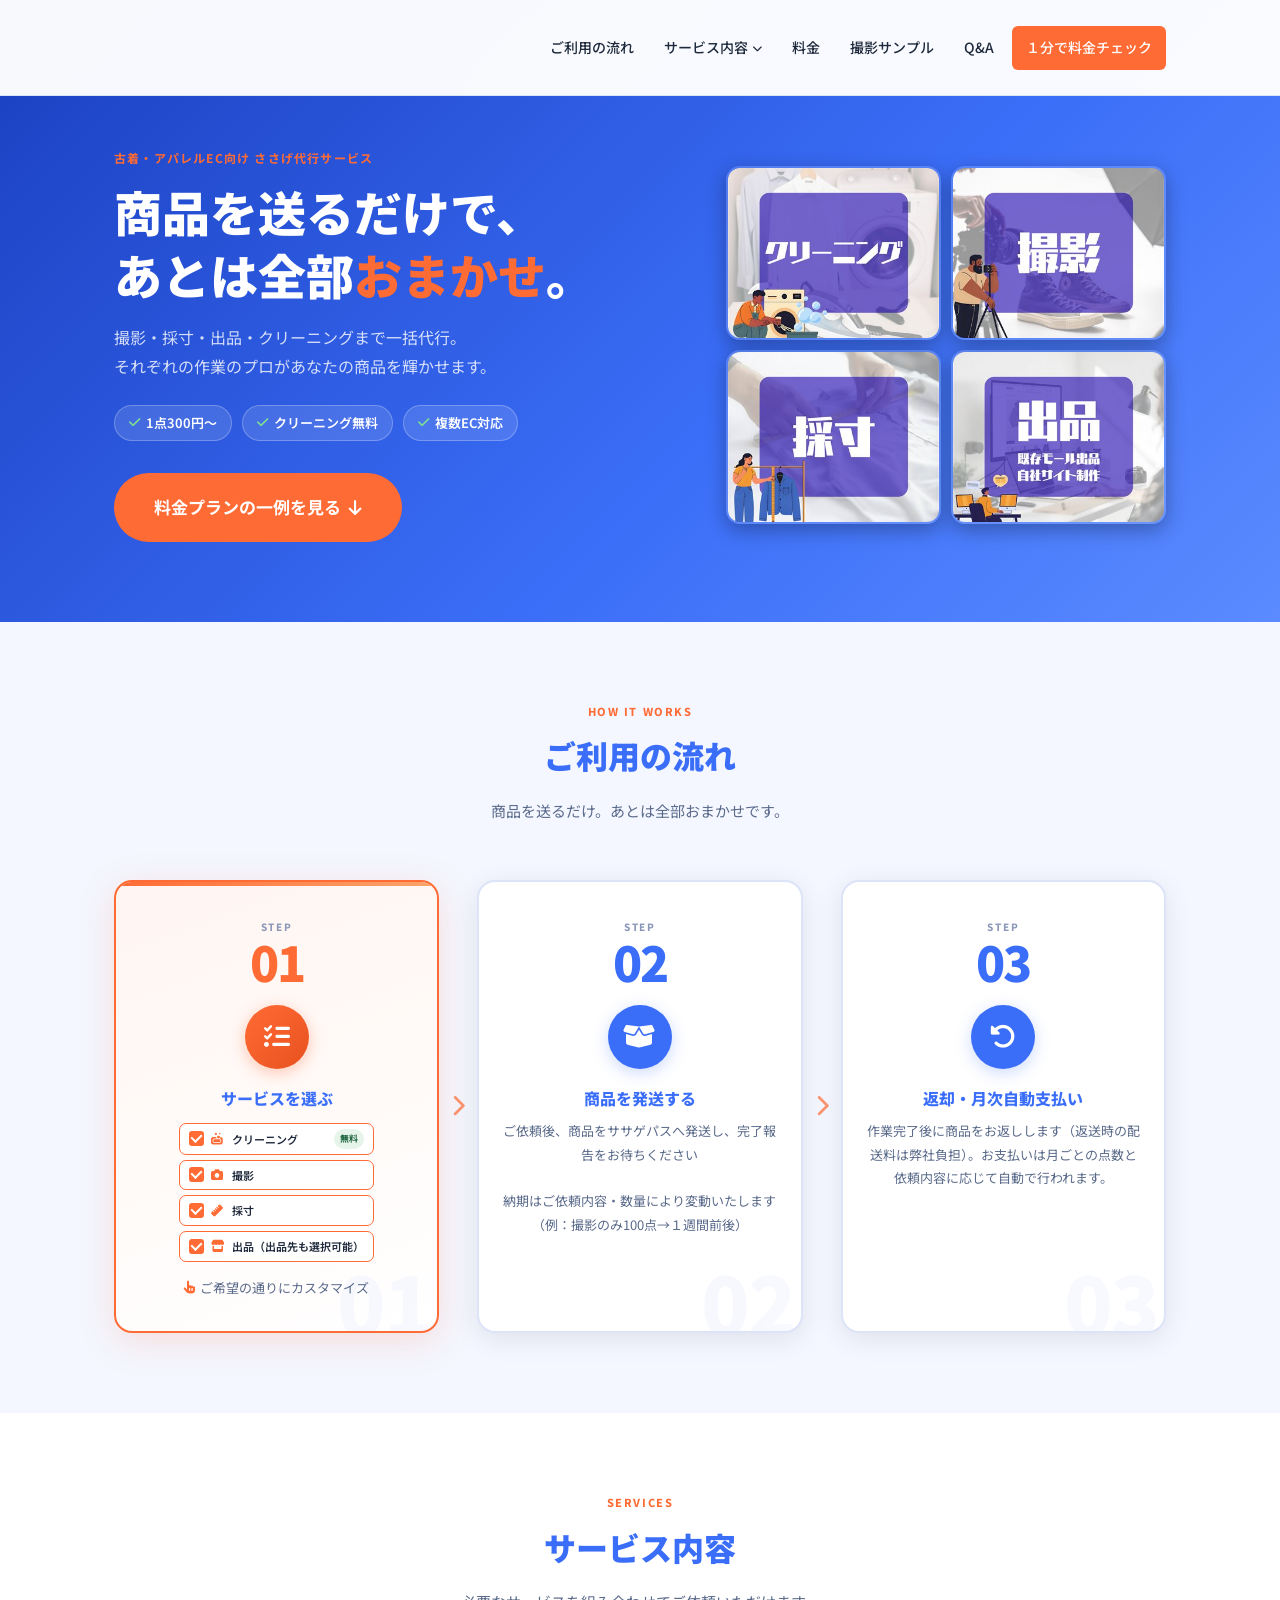
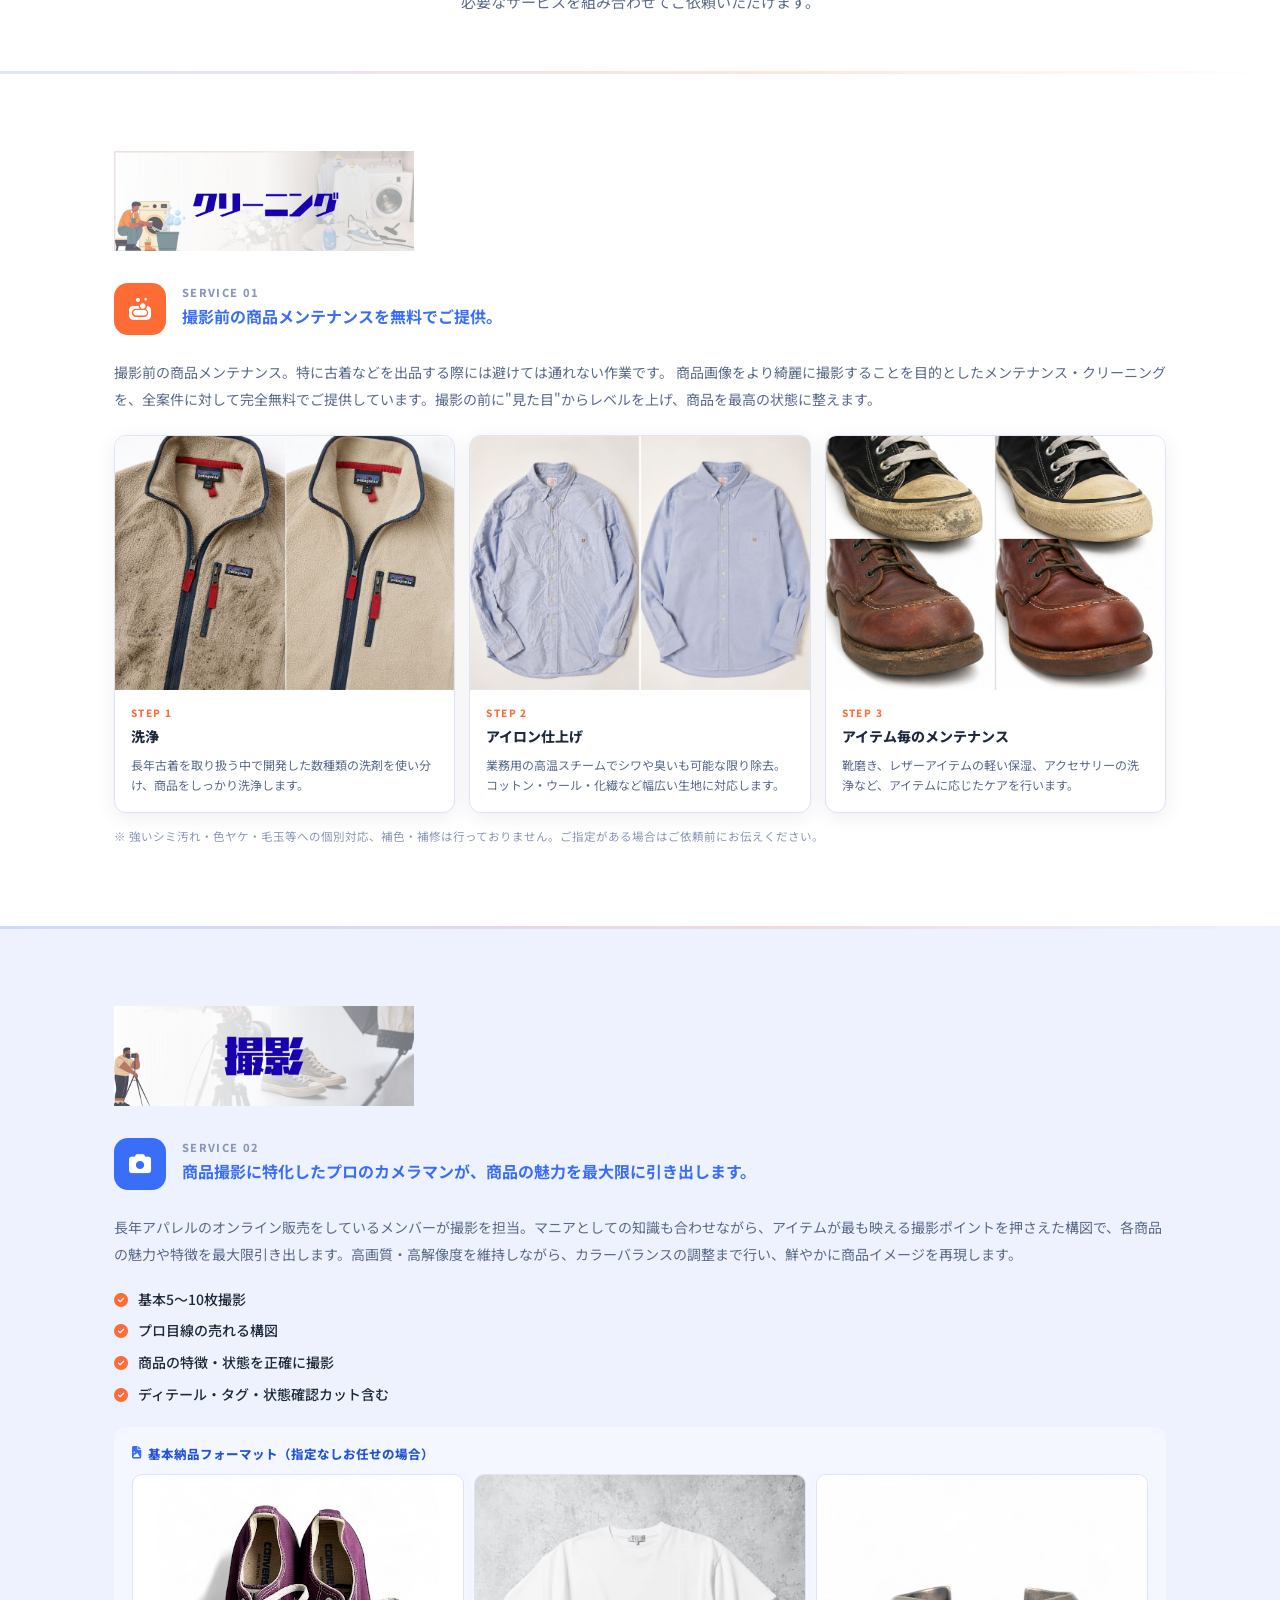
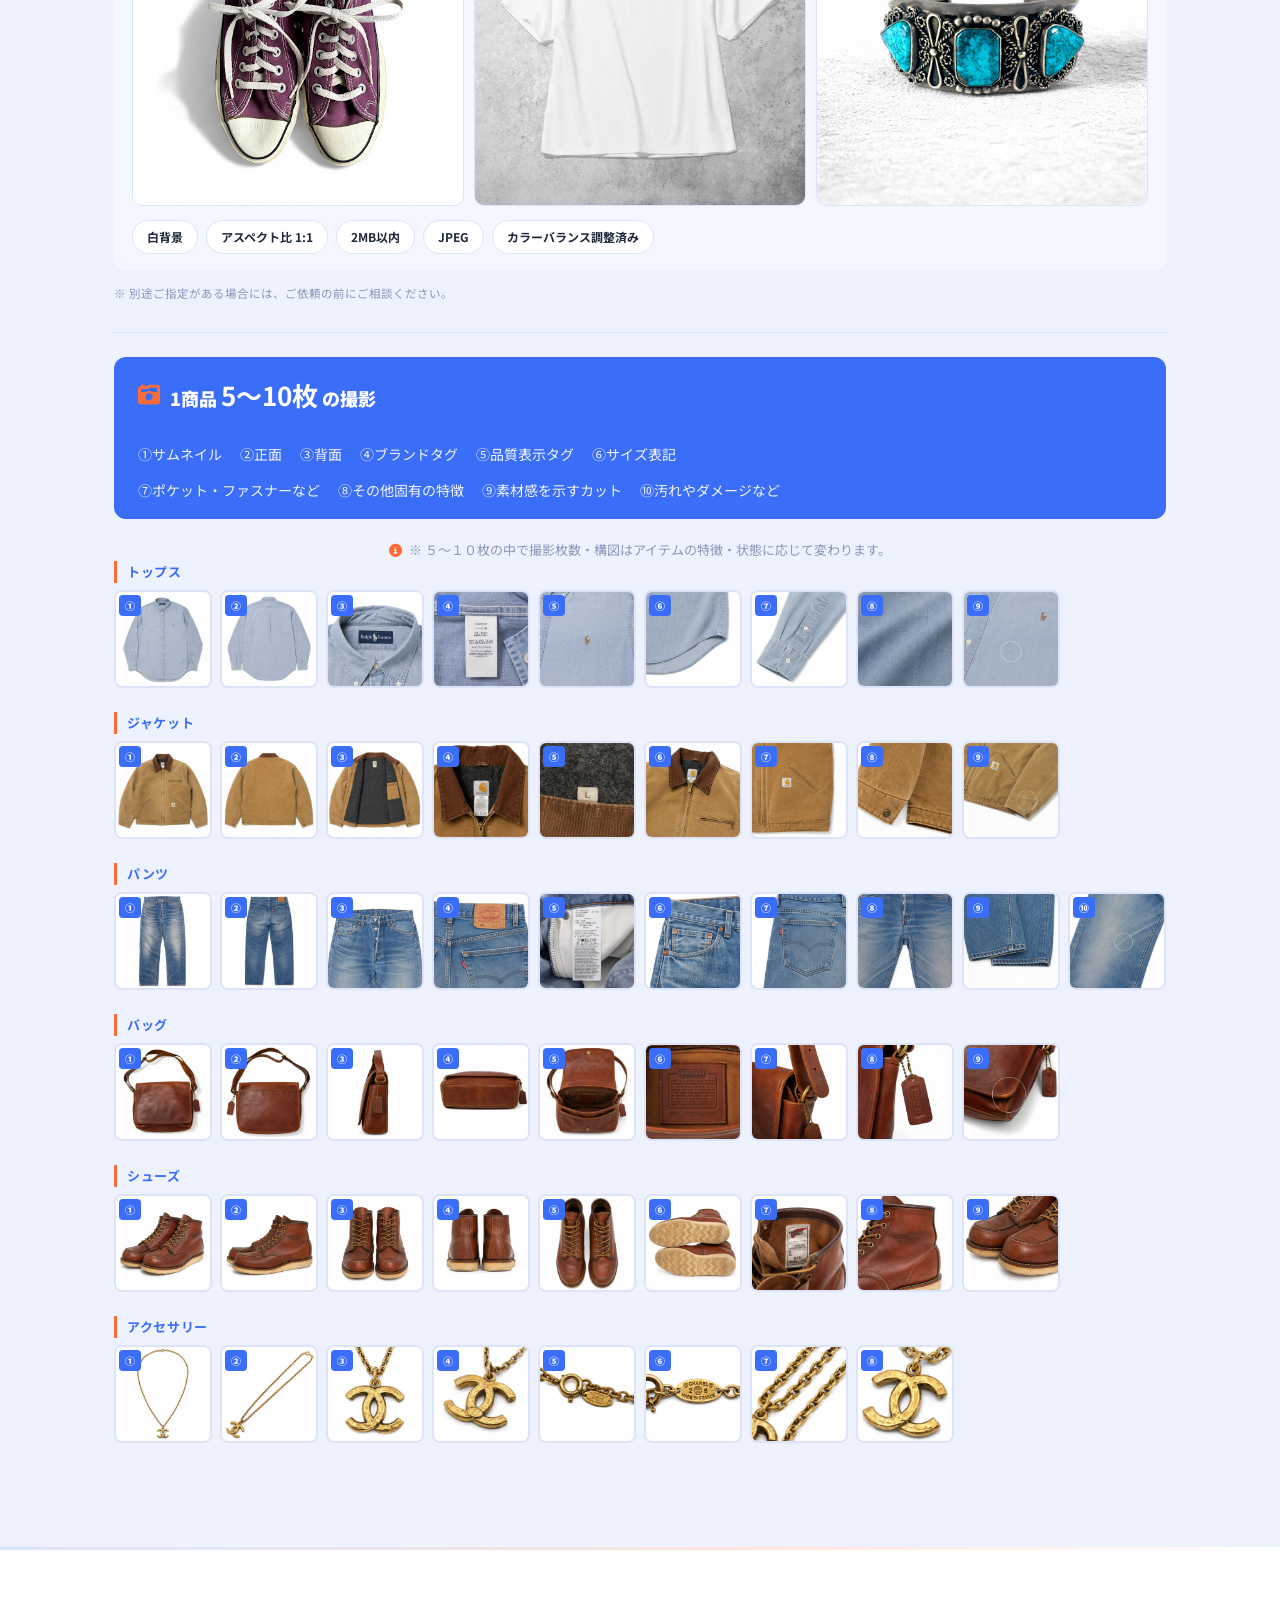
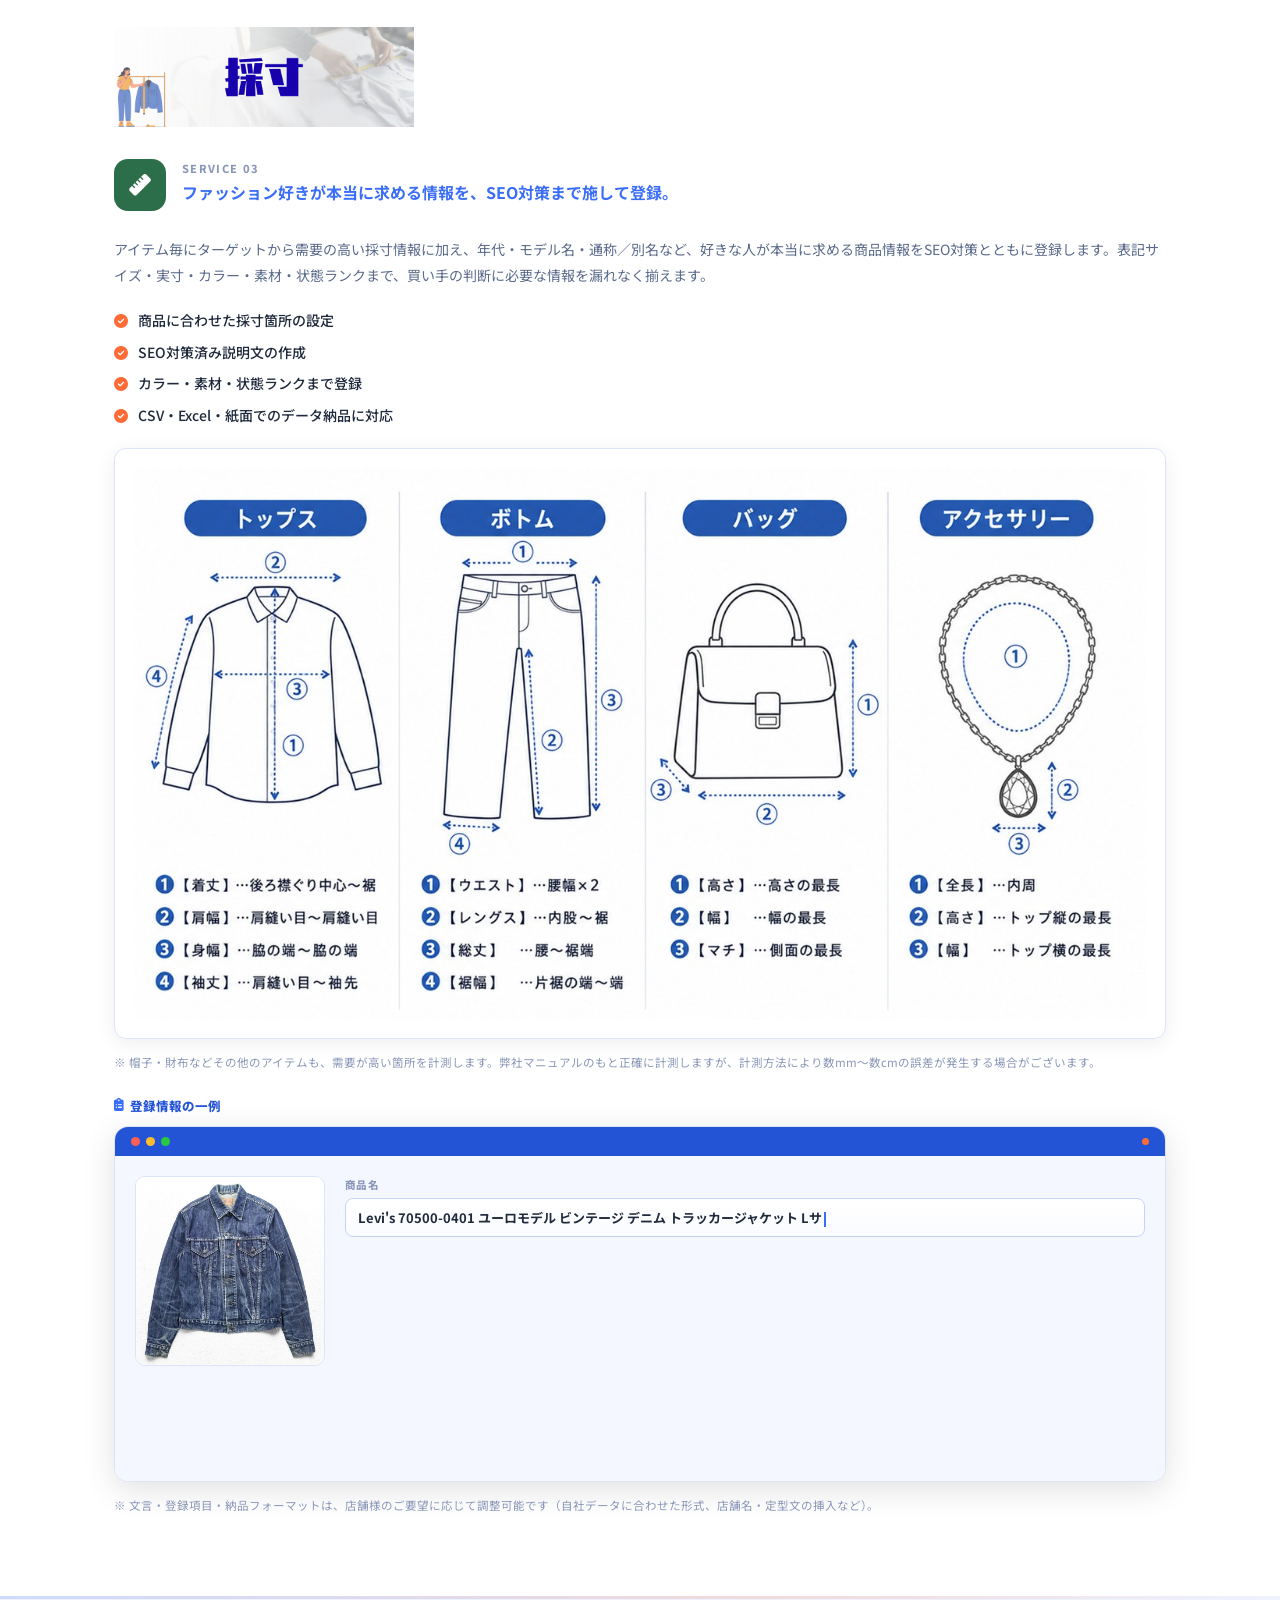
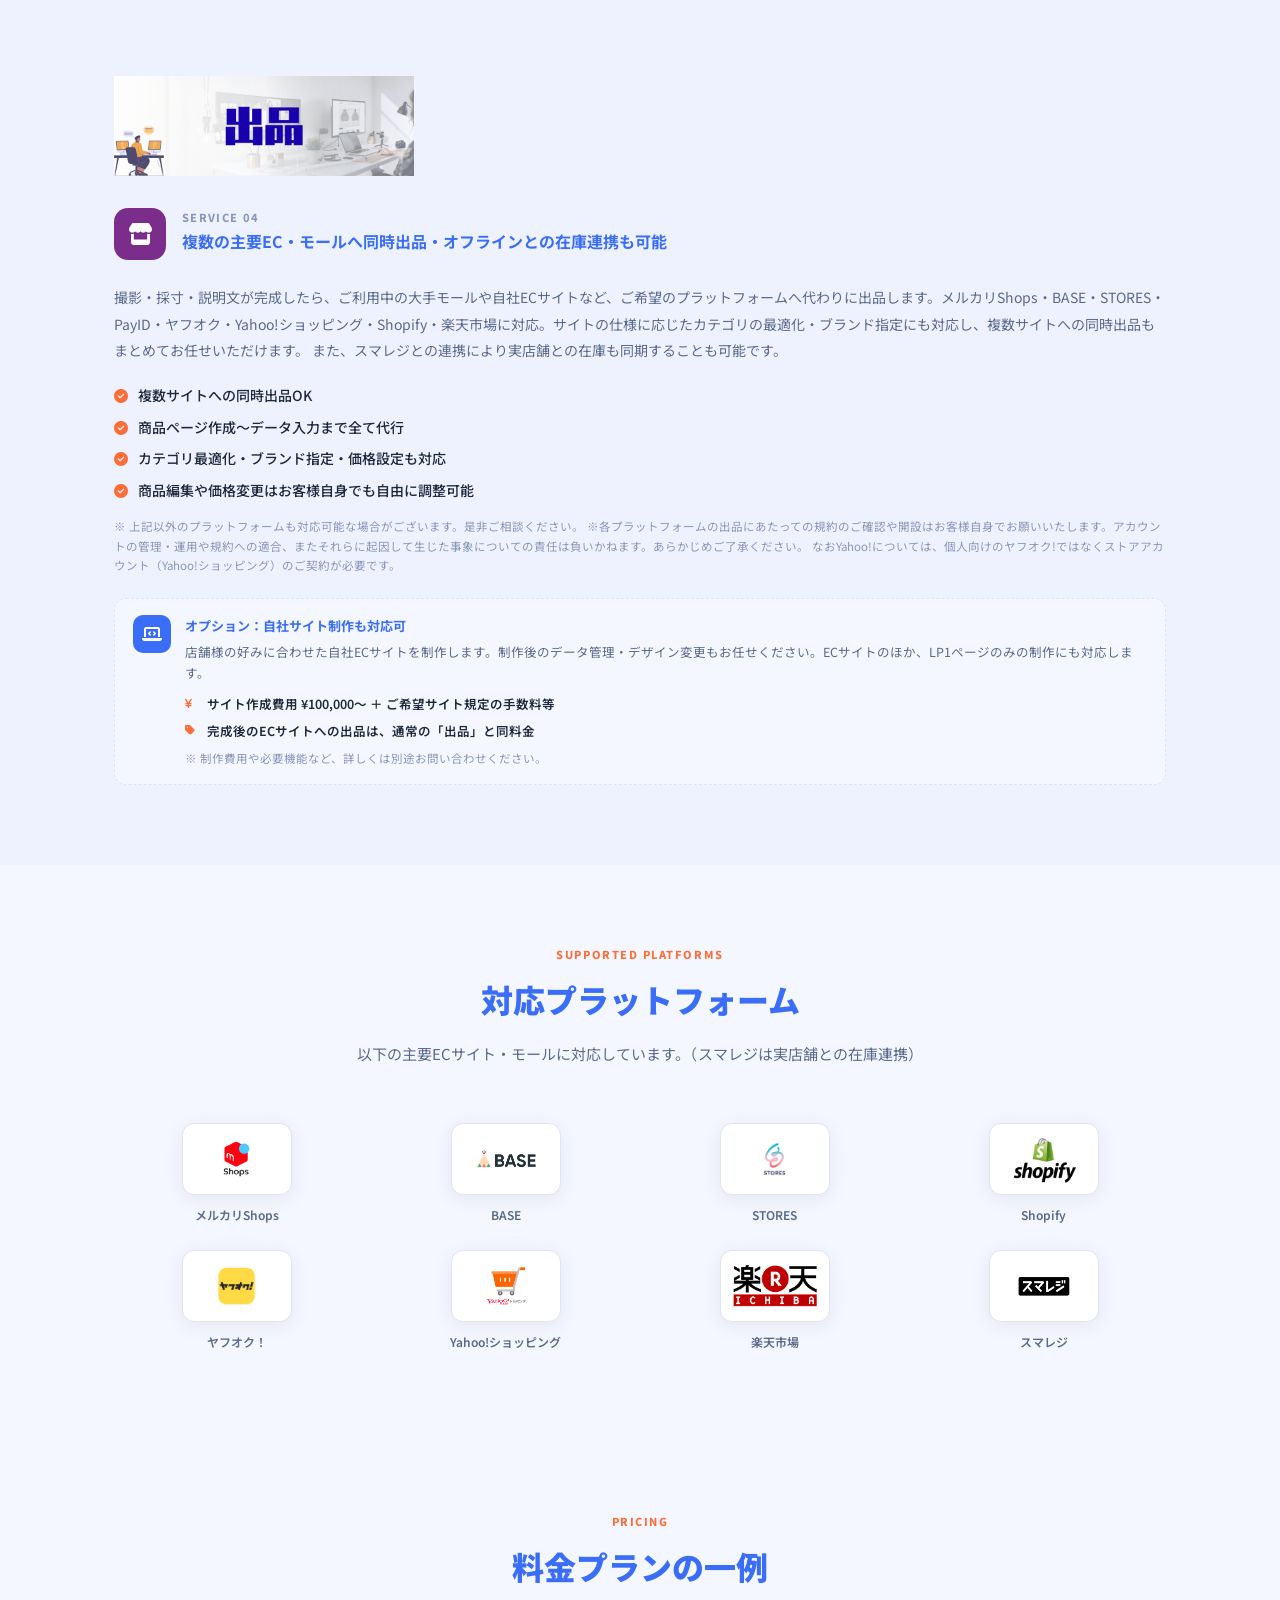
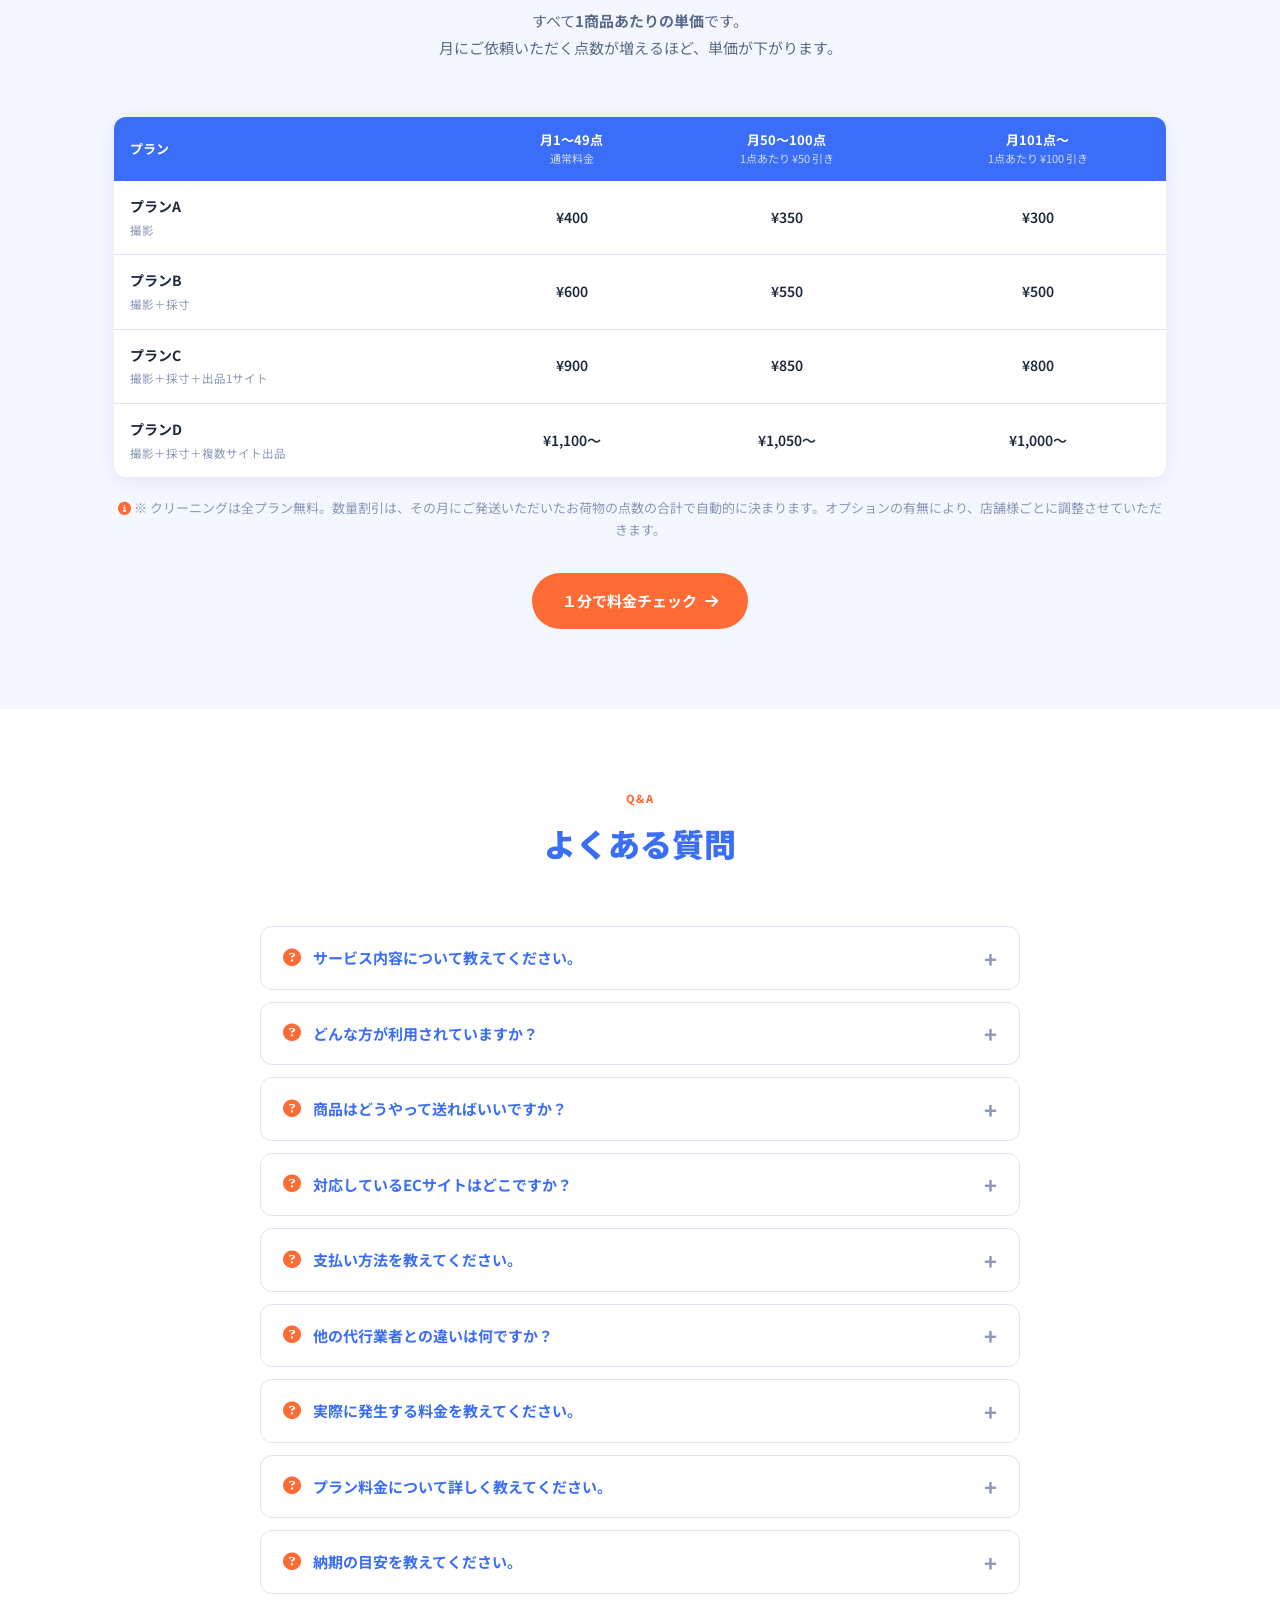
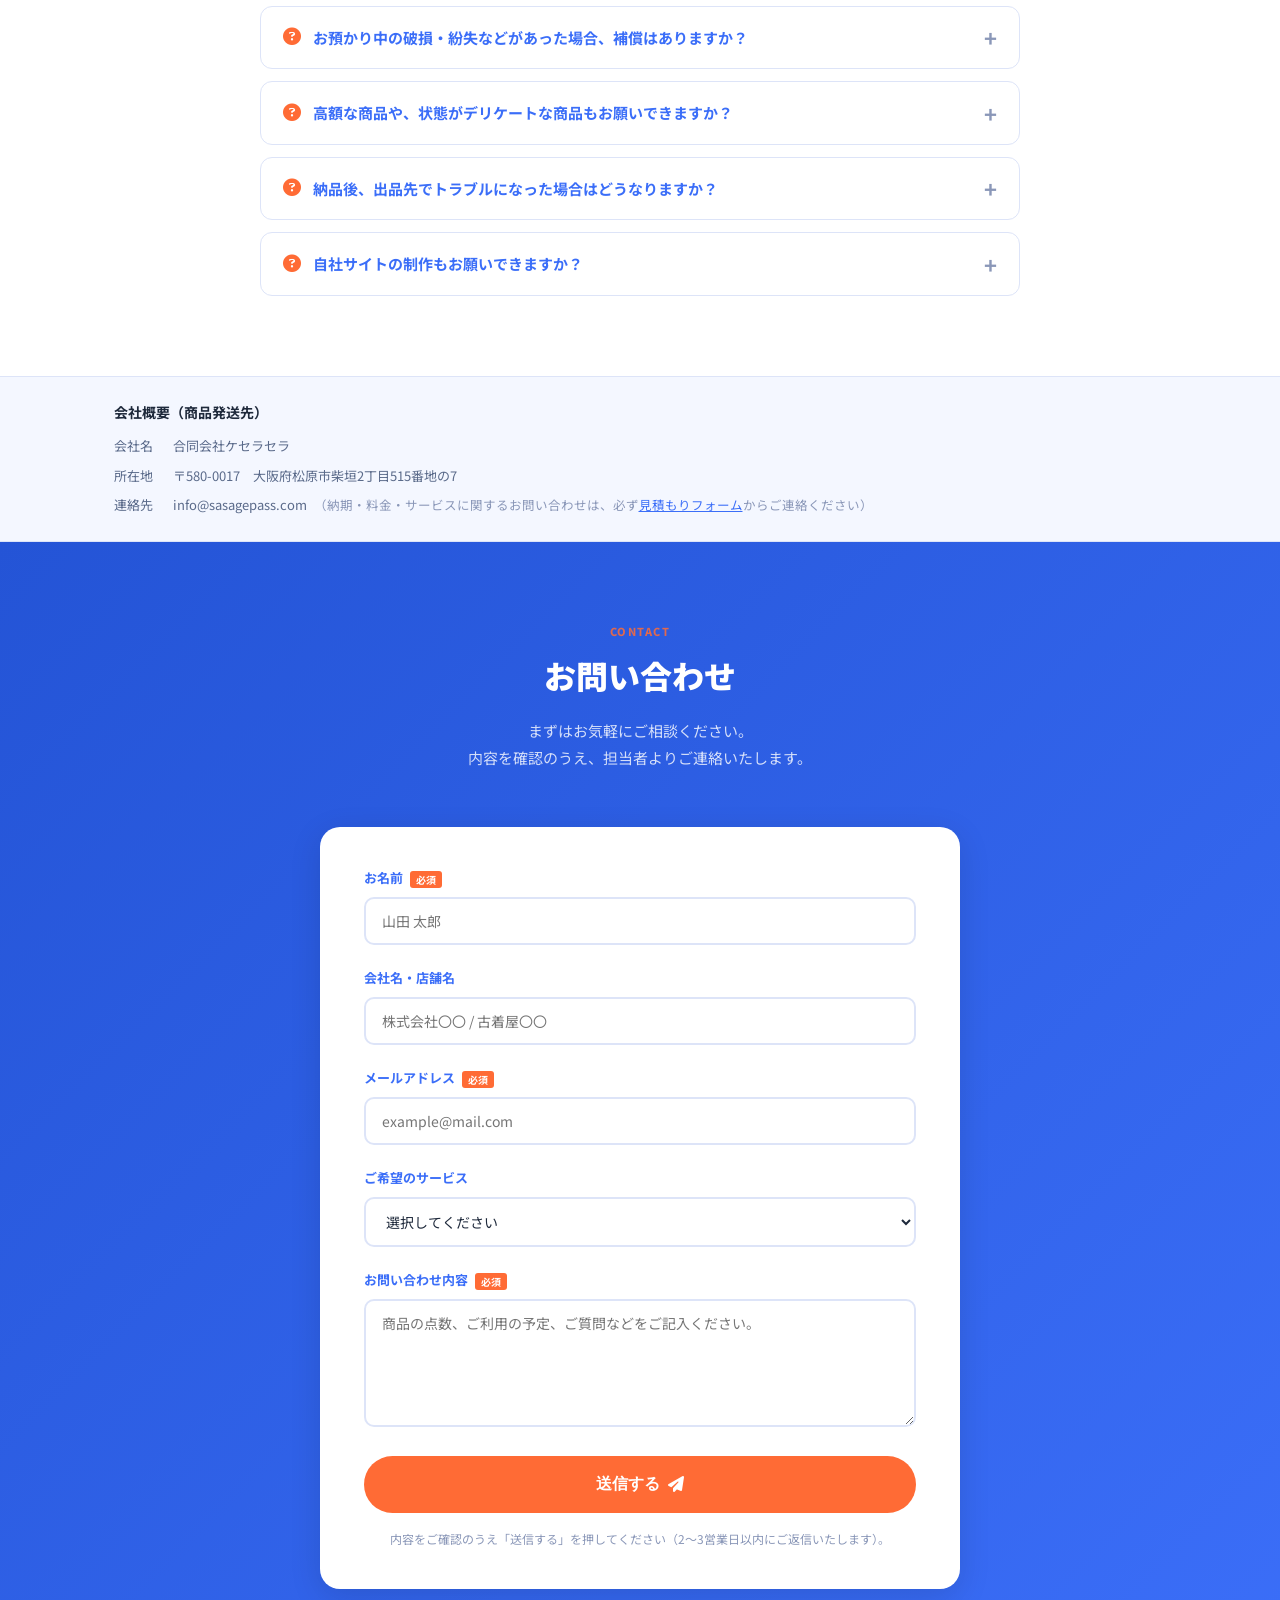
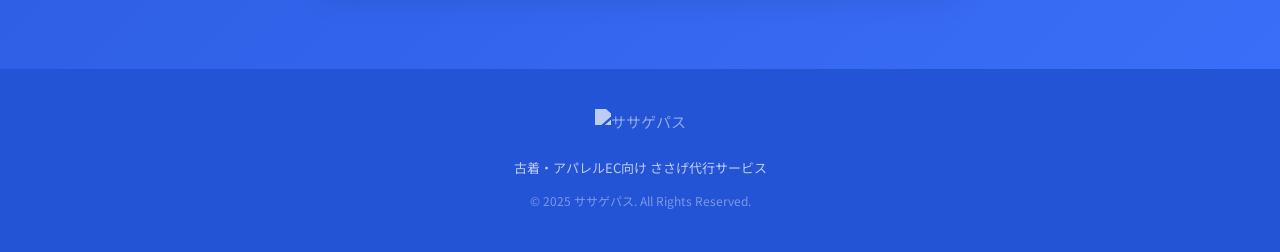
==== commit fad86170: "割引の中身が取れないときは、料金表に触らない 古い口は段の名前しか返さない。そのまま表を組むと、どの段も同じ単価に なってしまう。書いてある控えをそのまま出したほうが正しい。  Co-Authored" ====
--- a/index.html
+++ b/index.html
@@ -1079,6 +1079,12 @@
         var tiers = (data.tiers || []).filter(function (t) { return t && t.label; });
         if (!tiers.length) return;
 
+        // **割引の中身が無いなら、表には触らない。**
+        // 古い口は段の名前しか返さない。そのまま組むと、どの段も同じ単価に
+        // なってしまう。書いてある控えを出したほうが正しい
+        var complete = tiers.every(function (t) { return typeof t.type === 'string'; });
+        if (!complete) return;
+
         // 見出し。段の数が変わっても、そのぶんだけ列ができます
         var head = document.getElementById('matrix-head');
         if (head) {
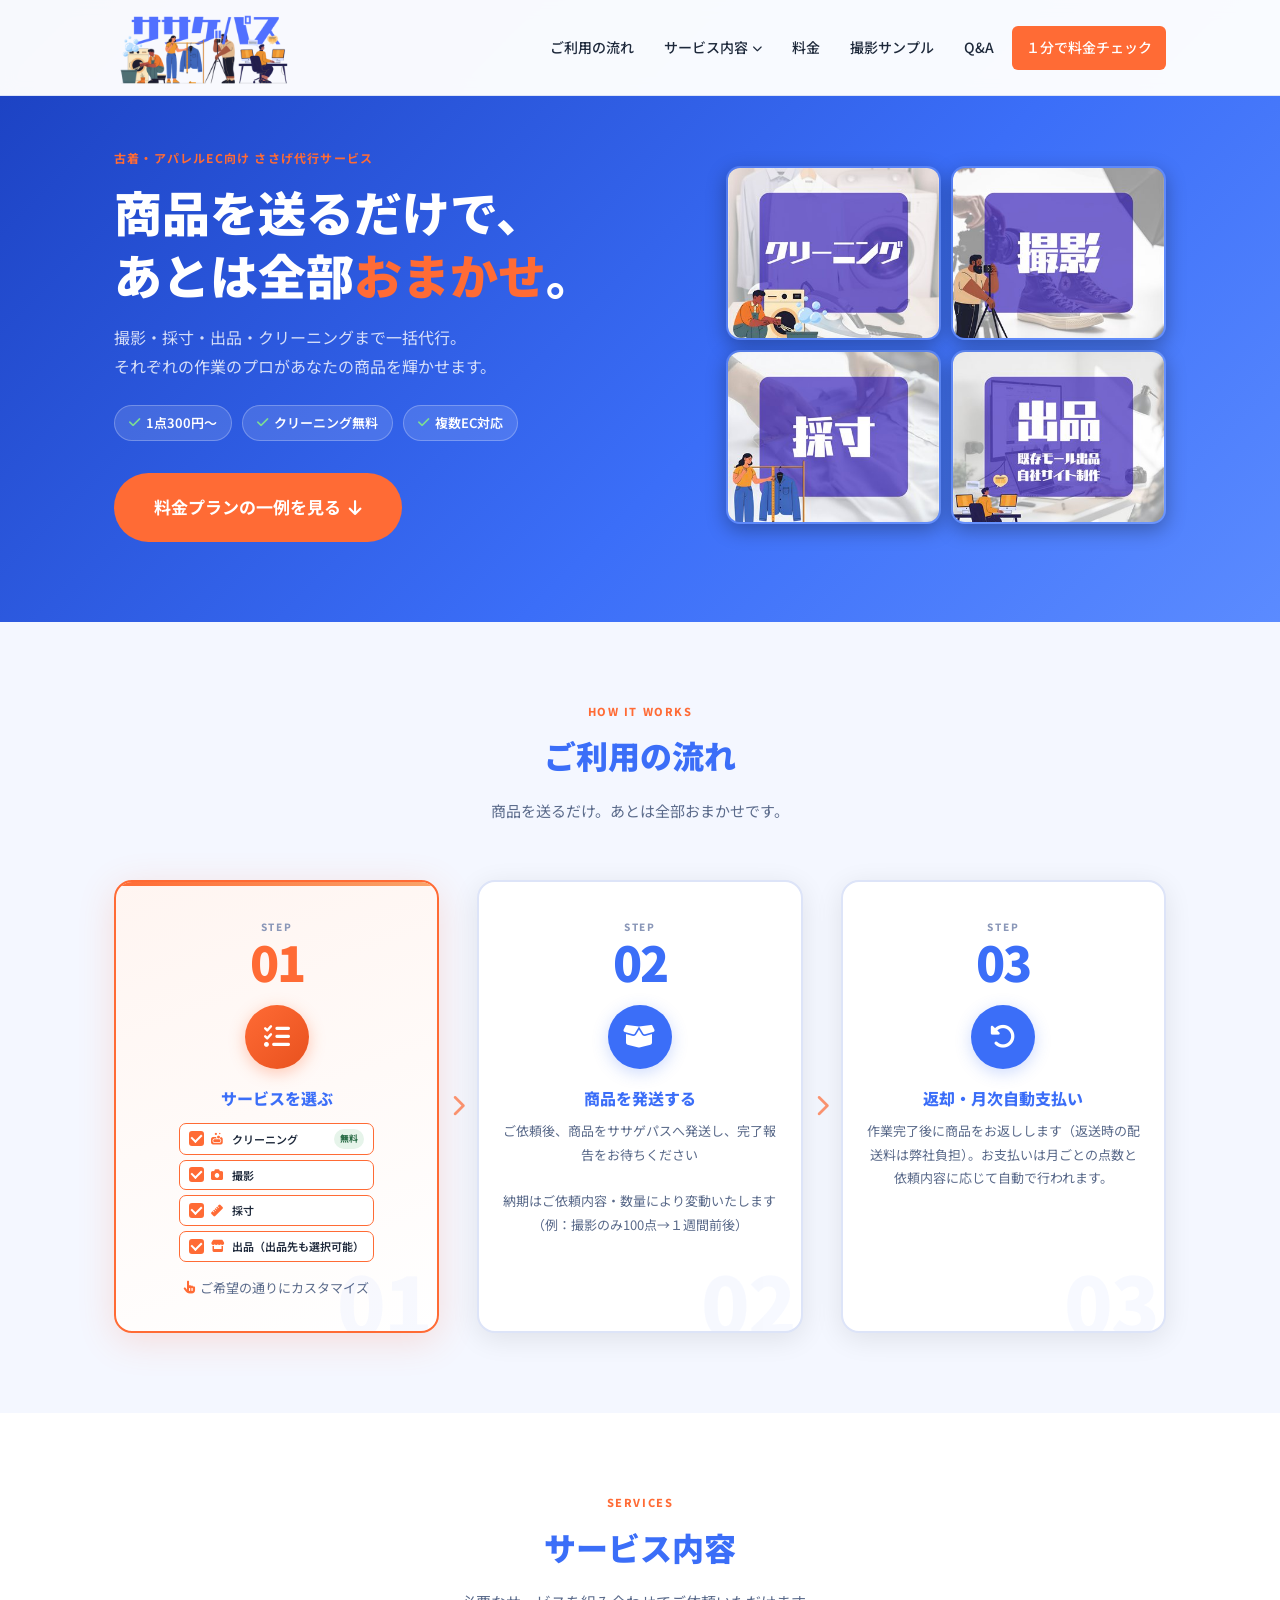
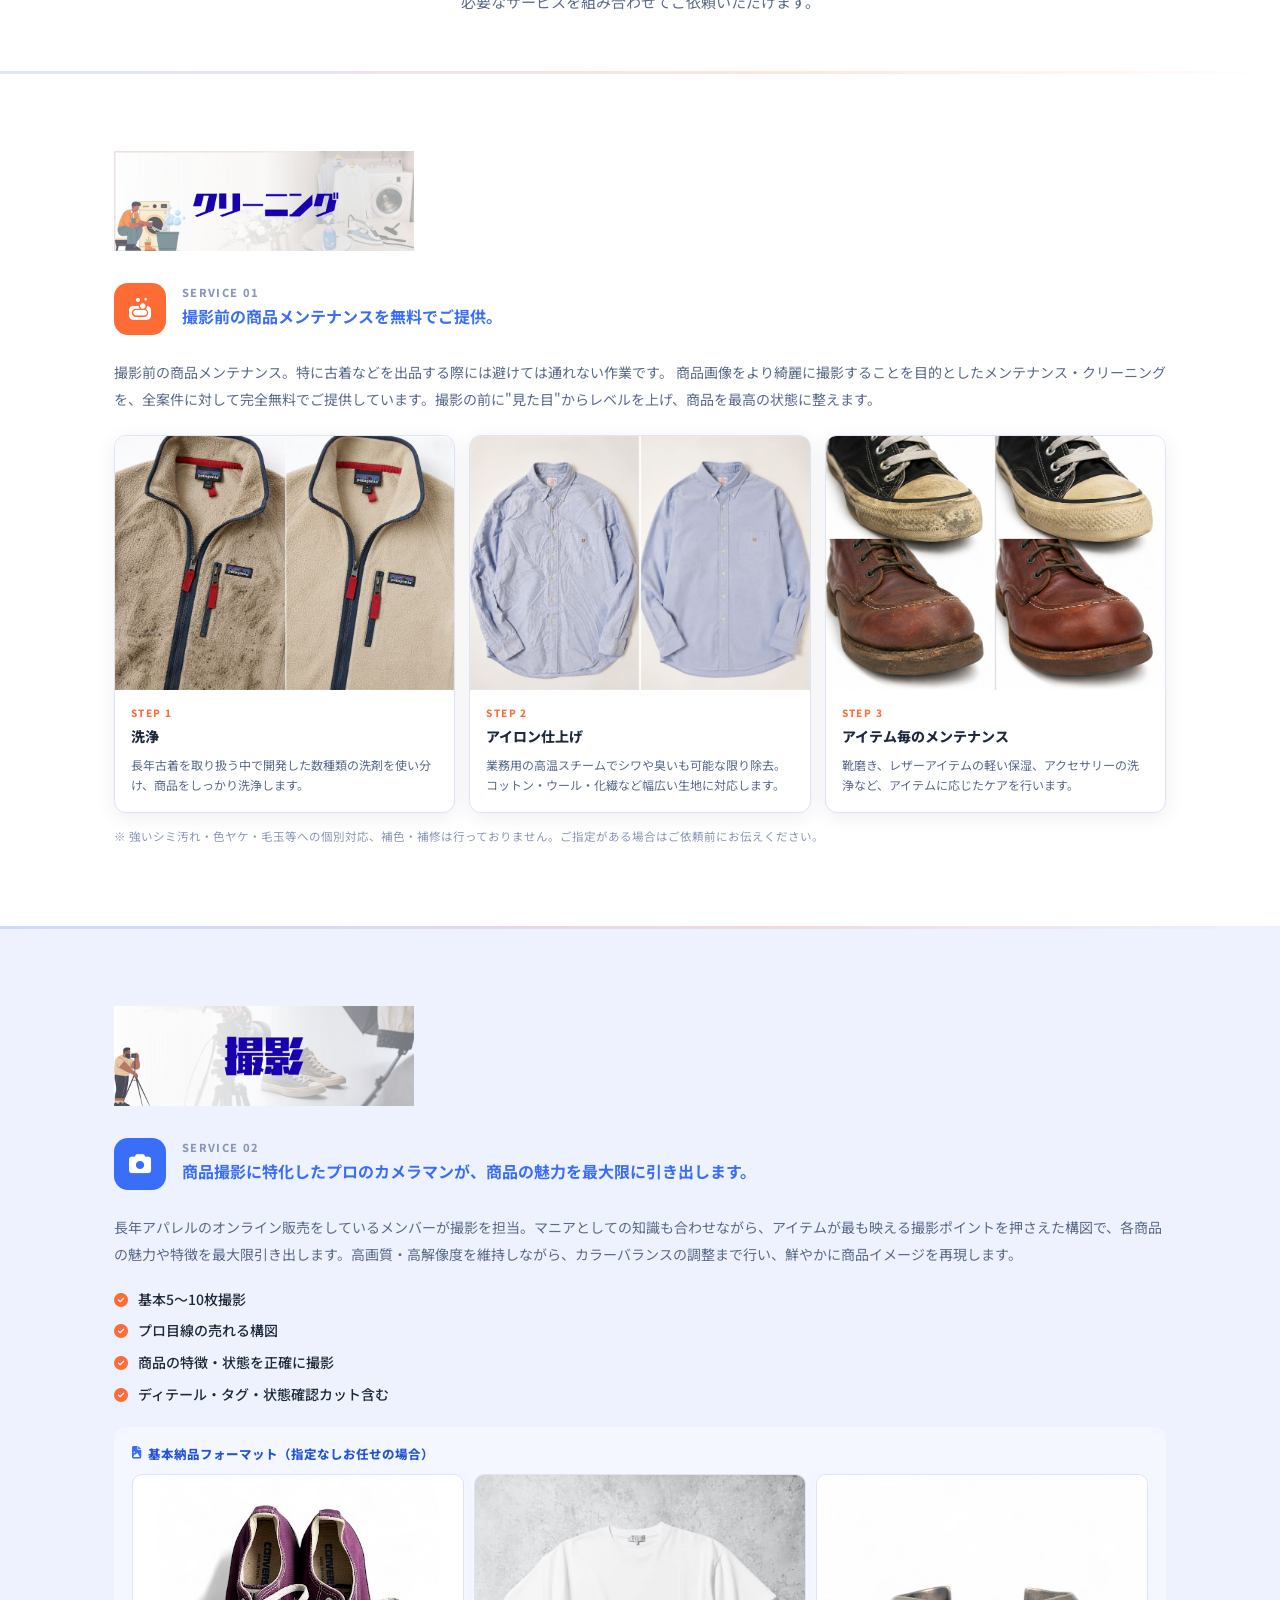
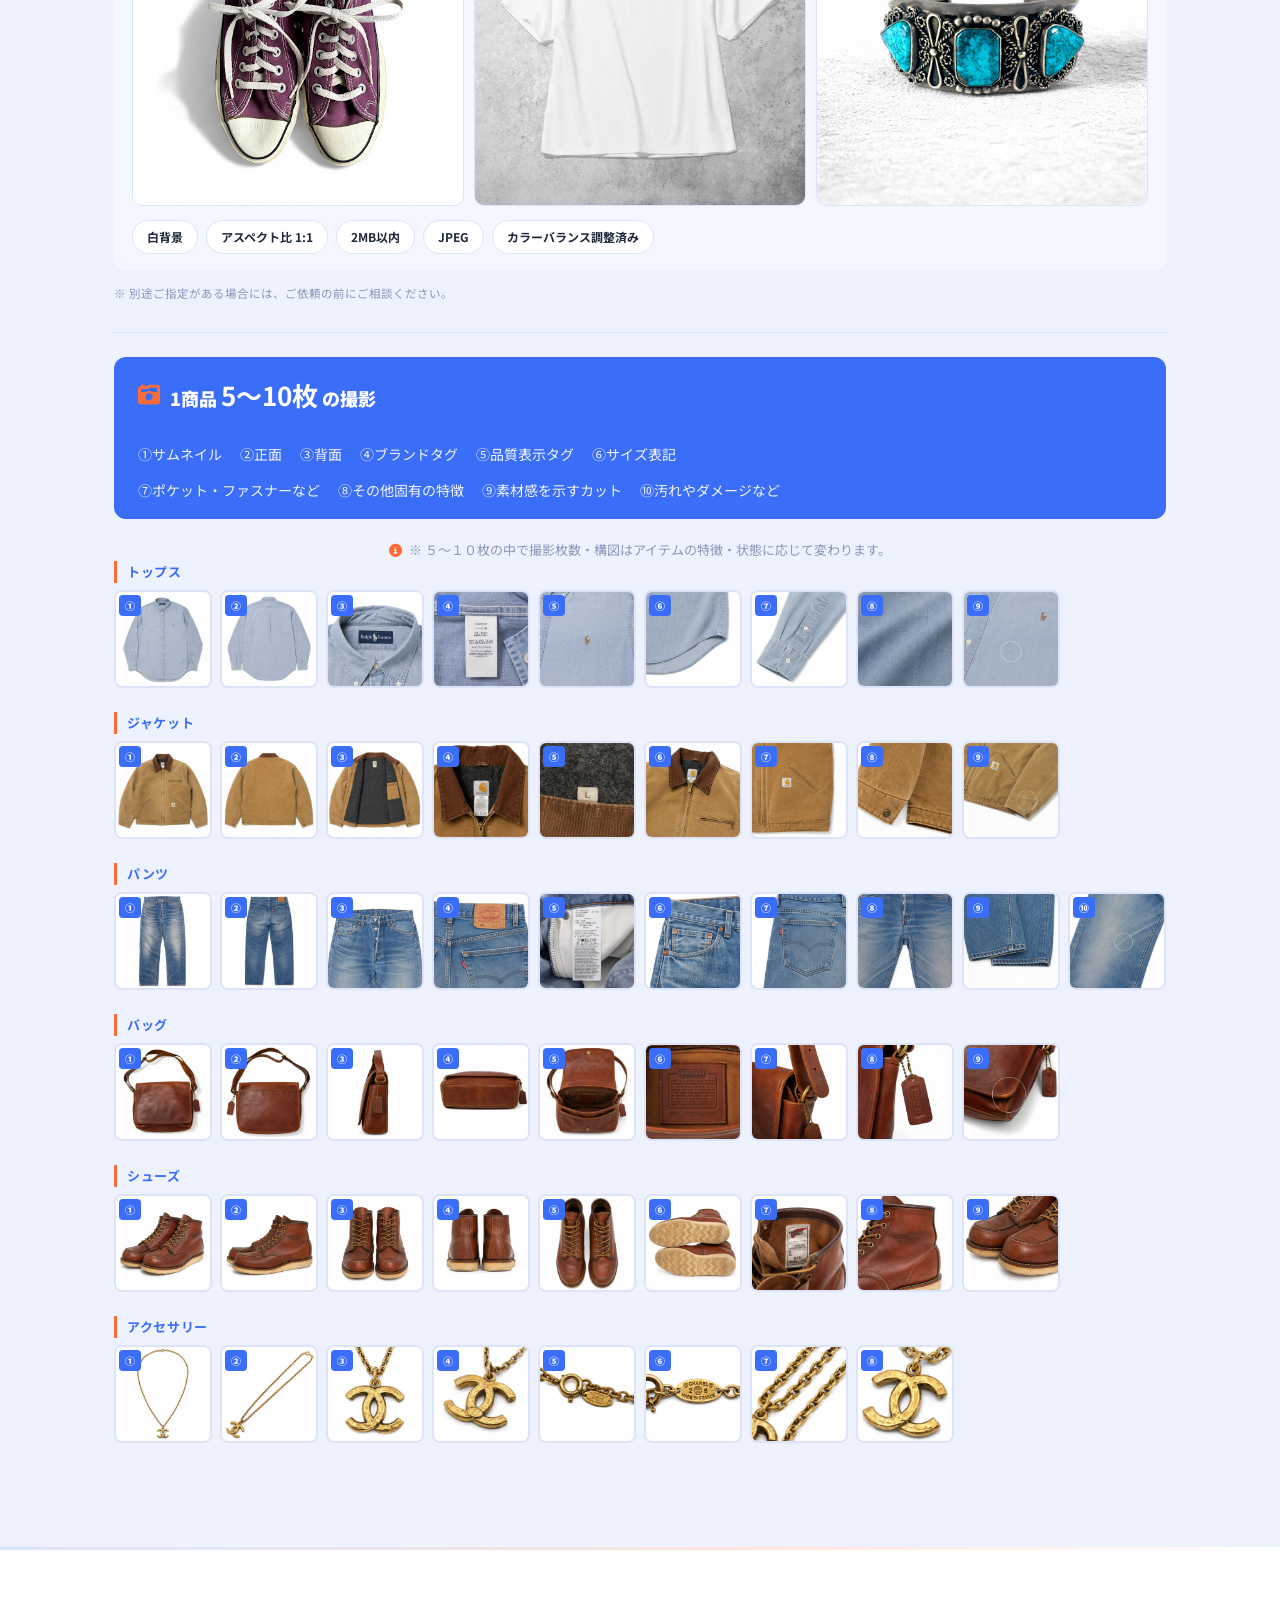
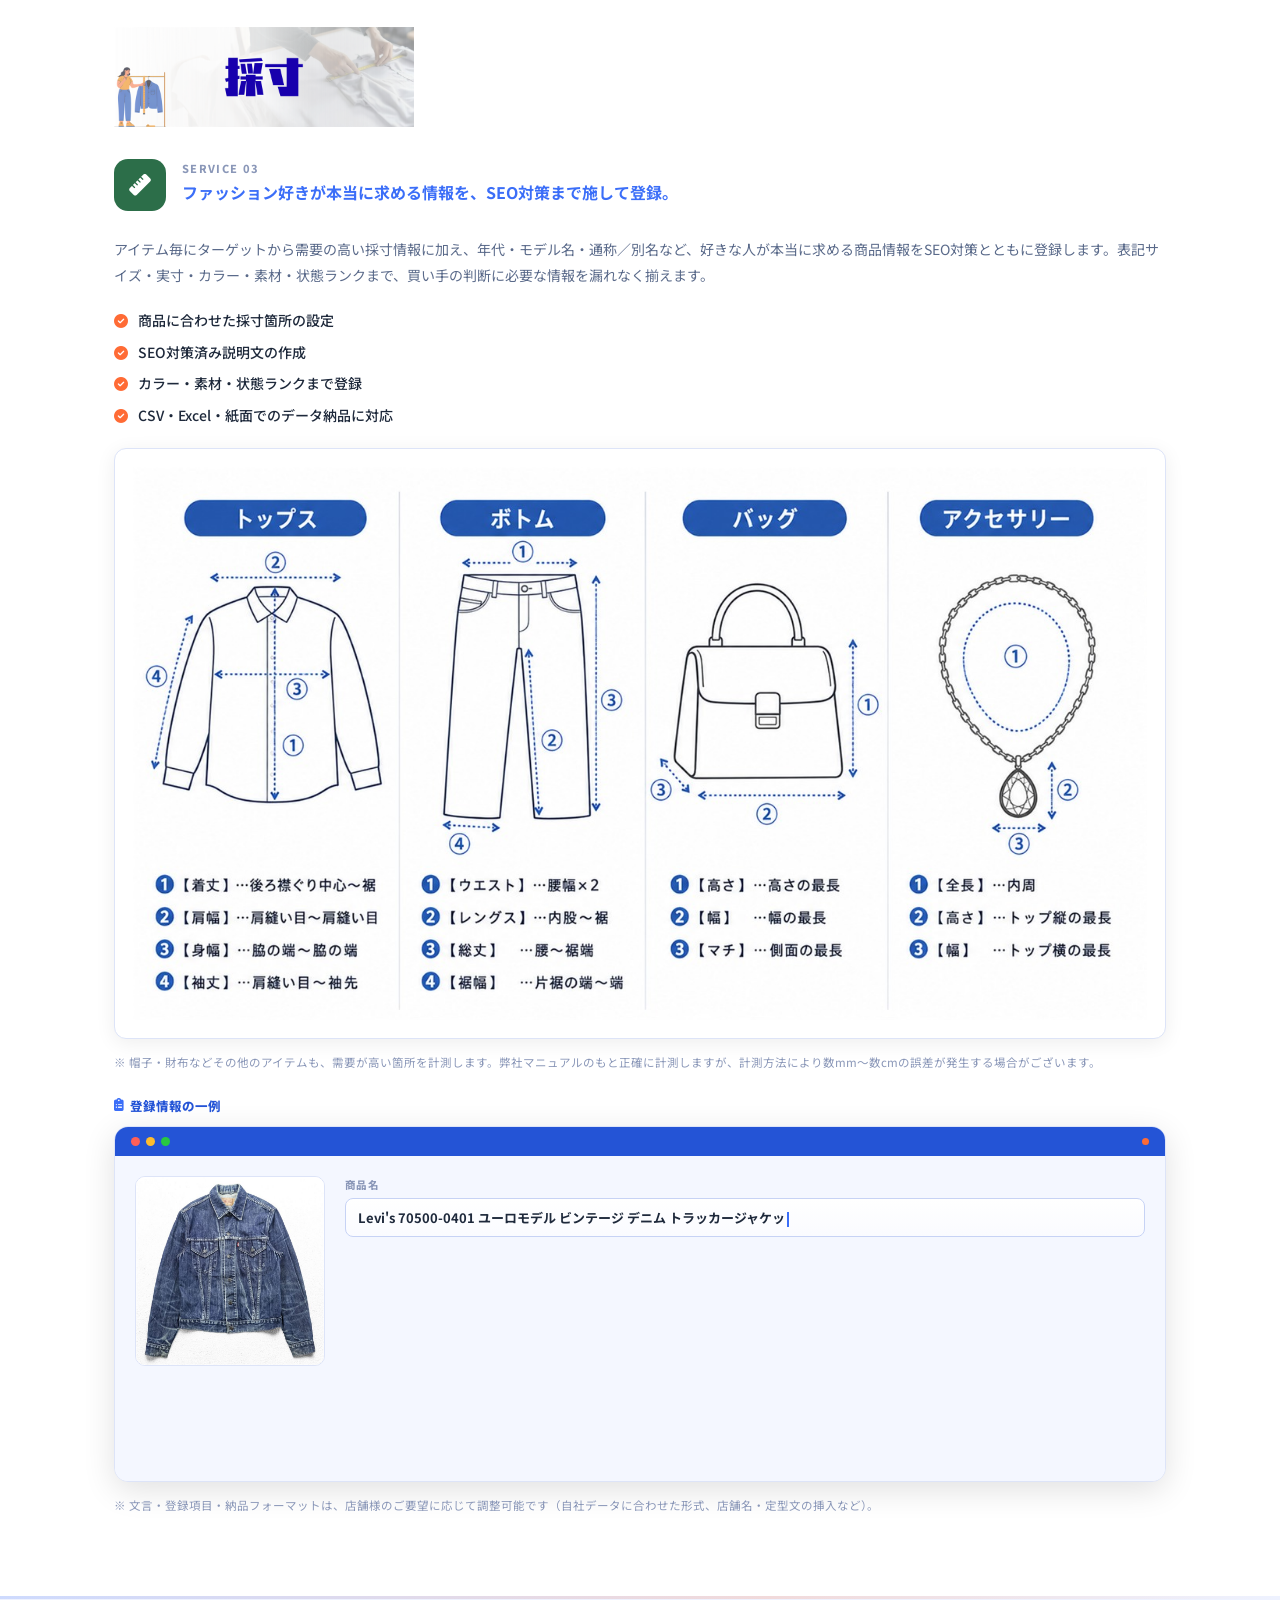
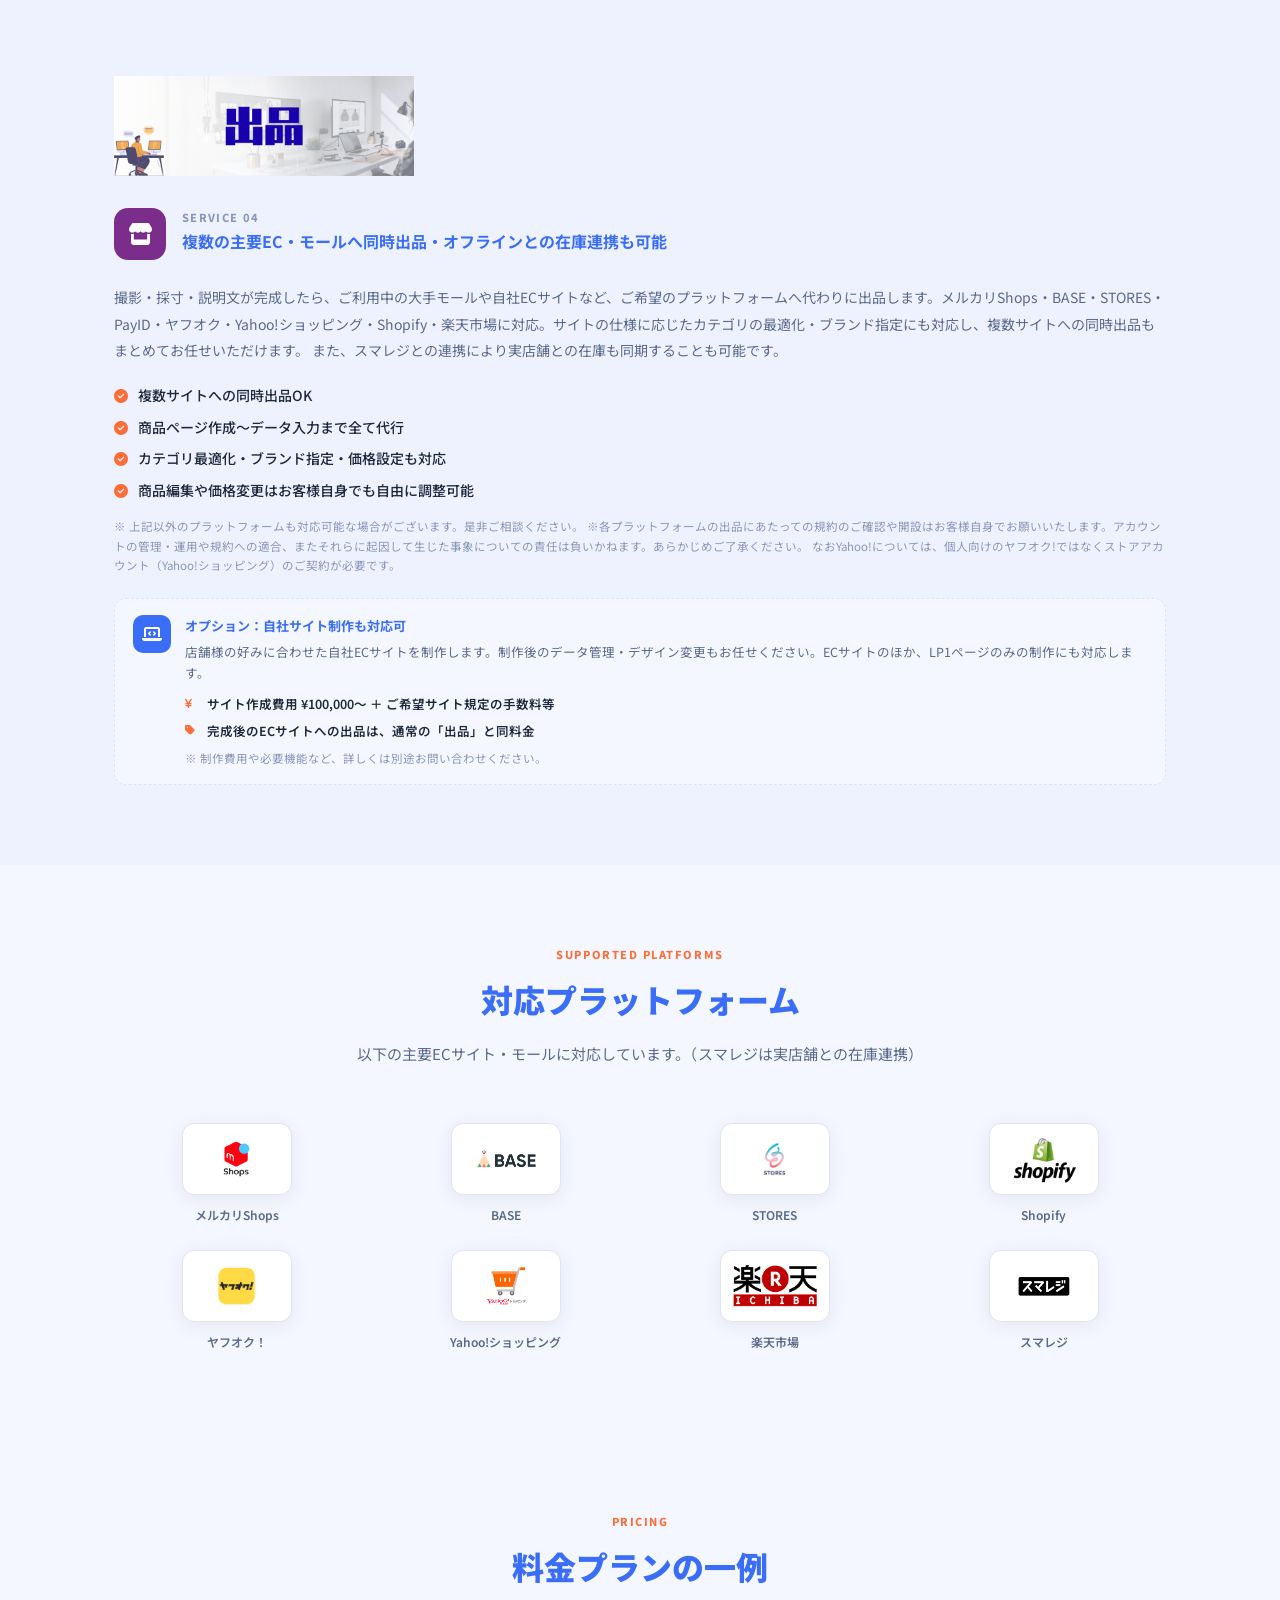
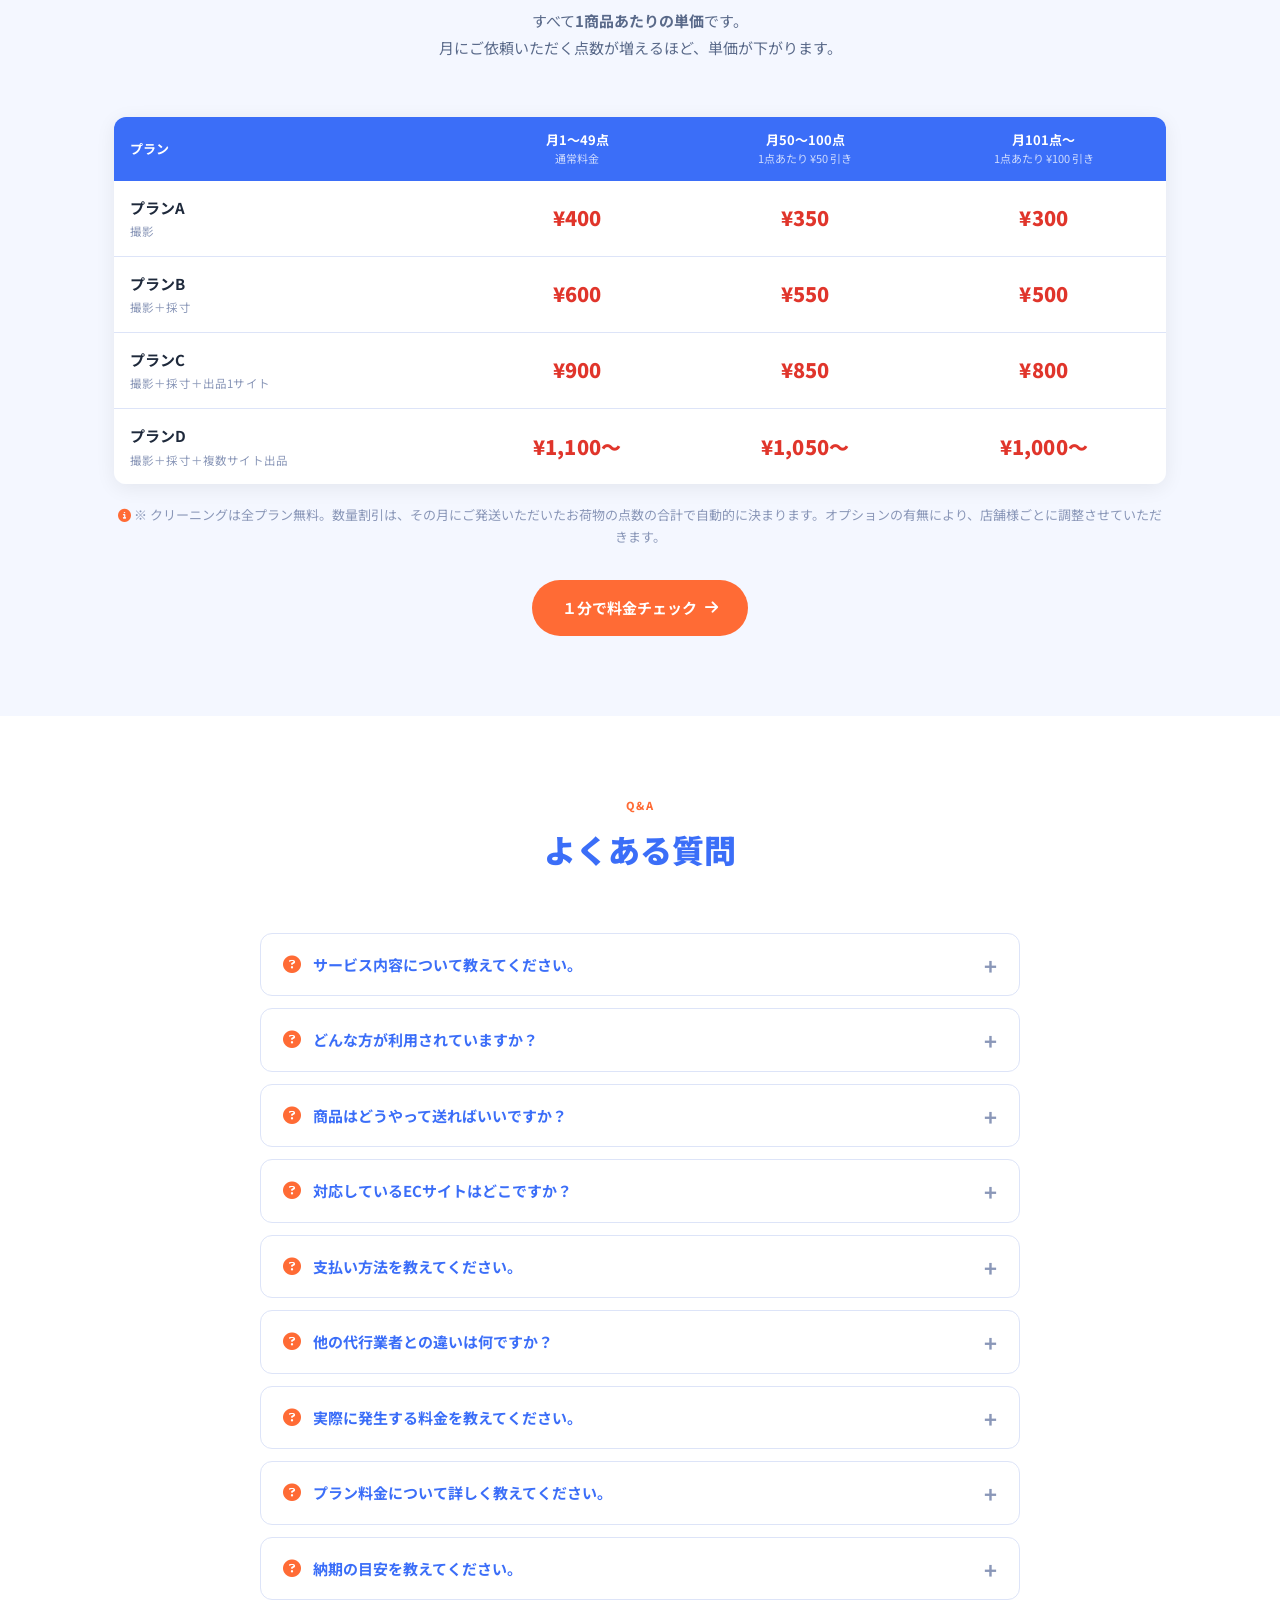
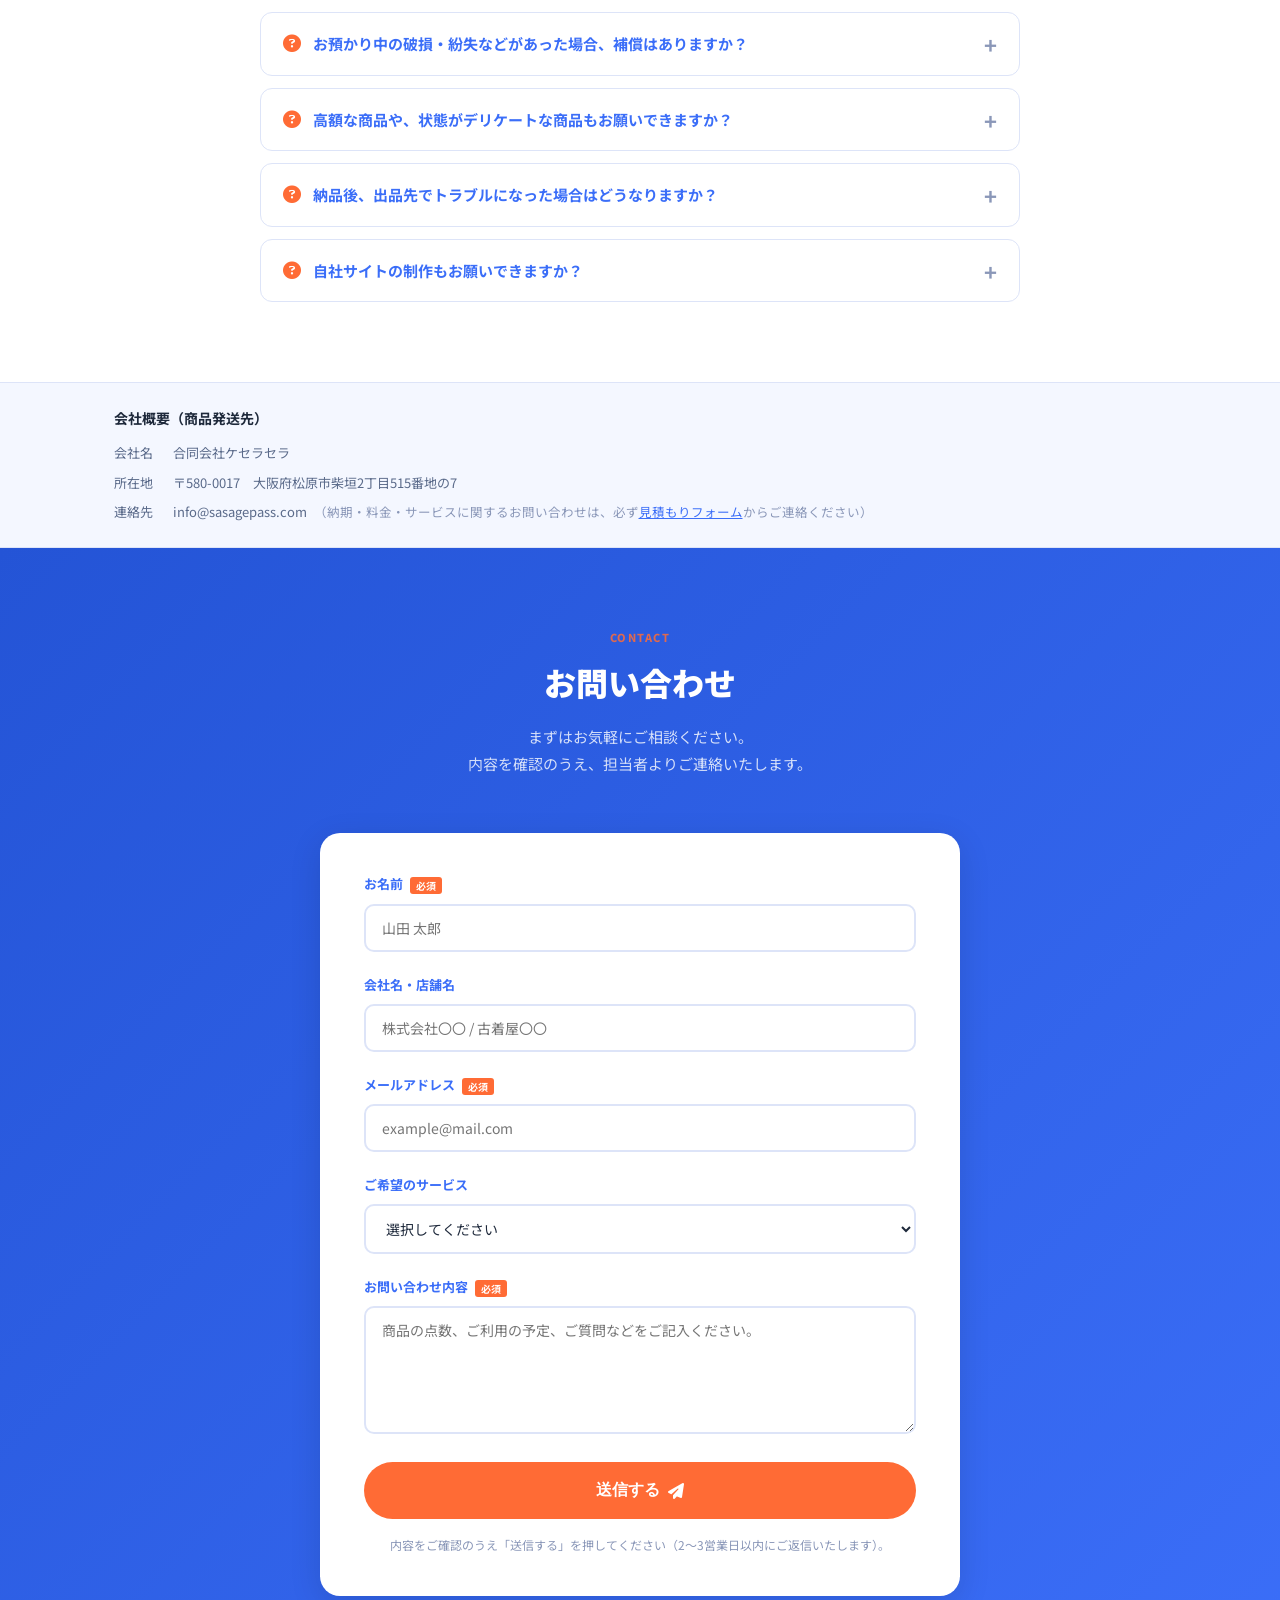
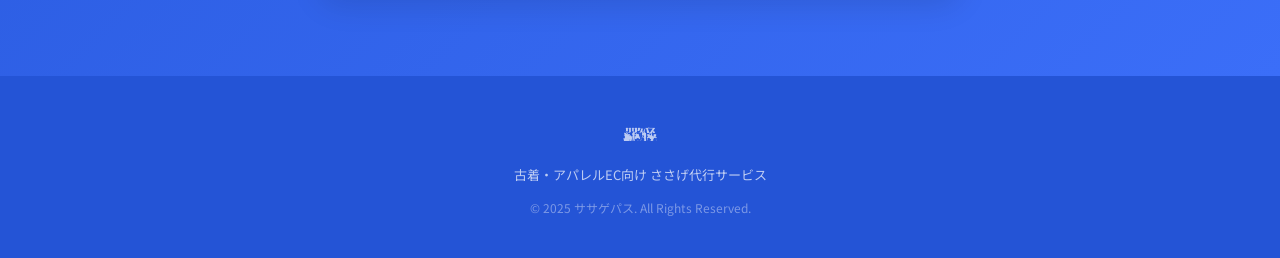
==== commit 7c9cd9fa: "ロゴを自分のサイトに置く トップ・見積もりフォーム・依頼フォームの4か所で、ロゴ画像を Squareのサイト（sasagepass.square.site）から読み込んでいた。 あちらを非公開にすると" ====
--- a/index.html
+++ b/index.html
@@ -20,7 +20,7 @@
   <header class="header">
     <div class="container header-inner">
       <a href="#" class="logo">
-        <img src="https://sasagepass.square.site/uploads/b/f1910340-c84c-11f0-97f6-71a006ccaaab/%E3%82%B5%E3%82%B5%E3%82%B2%E3%83%91%E3%82%B9%20%E3%83%AD%E3%82%B4%20%282%29.png" alt="ササゲパス" class="logo-img">
+        <img src="/images/logo/sasagepass-logo.png" alt="ササゲパス" class="logo-img">
       </a>
       <nav class="nav">
         <a href="#about">ご利用の流れ</a>
@@ -826,7 +826,7 @@
   <!-- フッター -->
   <footer class="footer">
     <div class="container footer-inner">
-      <img src="https://sasagepass.square.site/uploads/b/f1910340-c84c-11f0-97f6-71a006ccaaab/%E3%82%B5%E3%82%B5%E3%82%B2%E3%83%91%E3%82%B9%20%E3%83%AD%E3%82%B4%20%282%29.png" alt="ササゲパス" class="footer-logo-img">
+      <img src="/images/logo/sasagepass-logo.png" alt="ササゲパス" class="footer-logo-img">
       <p class="footer-desc" data-edit-id="footer-desc" data-edit-label="フッター：説明文" data-edit-type="text">古着・アパレルEC向け ささげ代行サービス</p>
       <p class="footer-copy" data-edit-id="footer-copy" data-edit-label="フッター：著作権表記" data-edit-type="text">© 2025 ササゲパス. All Rights Reserved.</p>
     </div>
--- a/style.css
+++ b/style.css
@@ -6,6 +6,8 @@
   --navy-dark: #2454D6;
   --orange: #FF6B35;
   --orange-dark: #E8511E;
+  /* 料金表の金額。お得感を出すための赤 */
+  --price-red: #E0352B;
   --white: #fff;
   --gray: #F4F7FF;
   --gray-mid: #DDE4F8;
@@ -1132,10 +1134,23 @@
   margin-top: 2px;
 }
 .price-table tbody td {
-  font-weight: 600;
+  font-weight: 900;
+  font-size: 20px;
+  color: var(--price-red);
   font-variant-numeric: tabular-nums;
+  letter-spacing: 0.01em;
+}
+/* プラン名の列は金額ではないので、赤くしない */
+.price-table tbody td.plan-cell {
+  font-weight: 700;
+  font-size: 15px;
+  color: var(--text);
 }
 .price-table tbody tr:last-child td { border-bottom: 0; }
+@media (max-width: 767px) {
+  .price-table tbody td { font-size: 17px; }
+  .price-table tbody td.plan-cell { font-size: 14px; }
+}
 
 /* =============================================
    ギャラリー
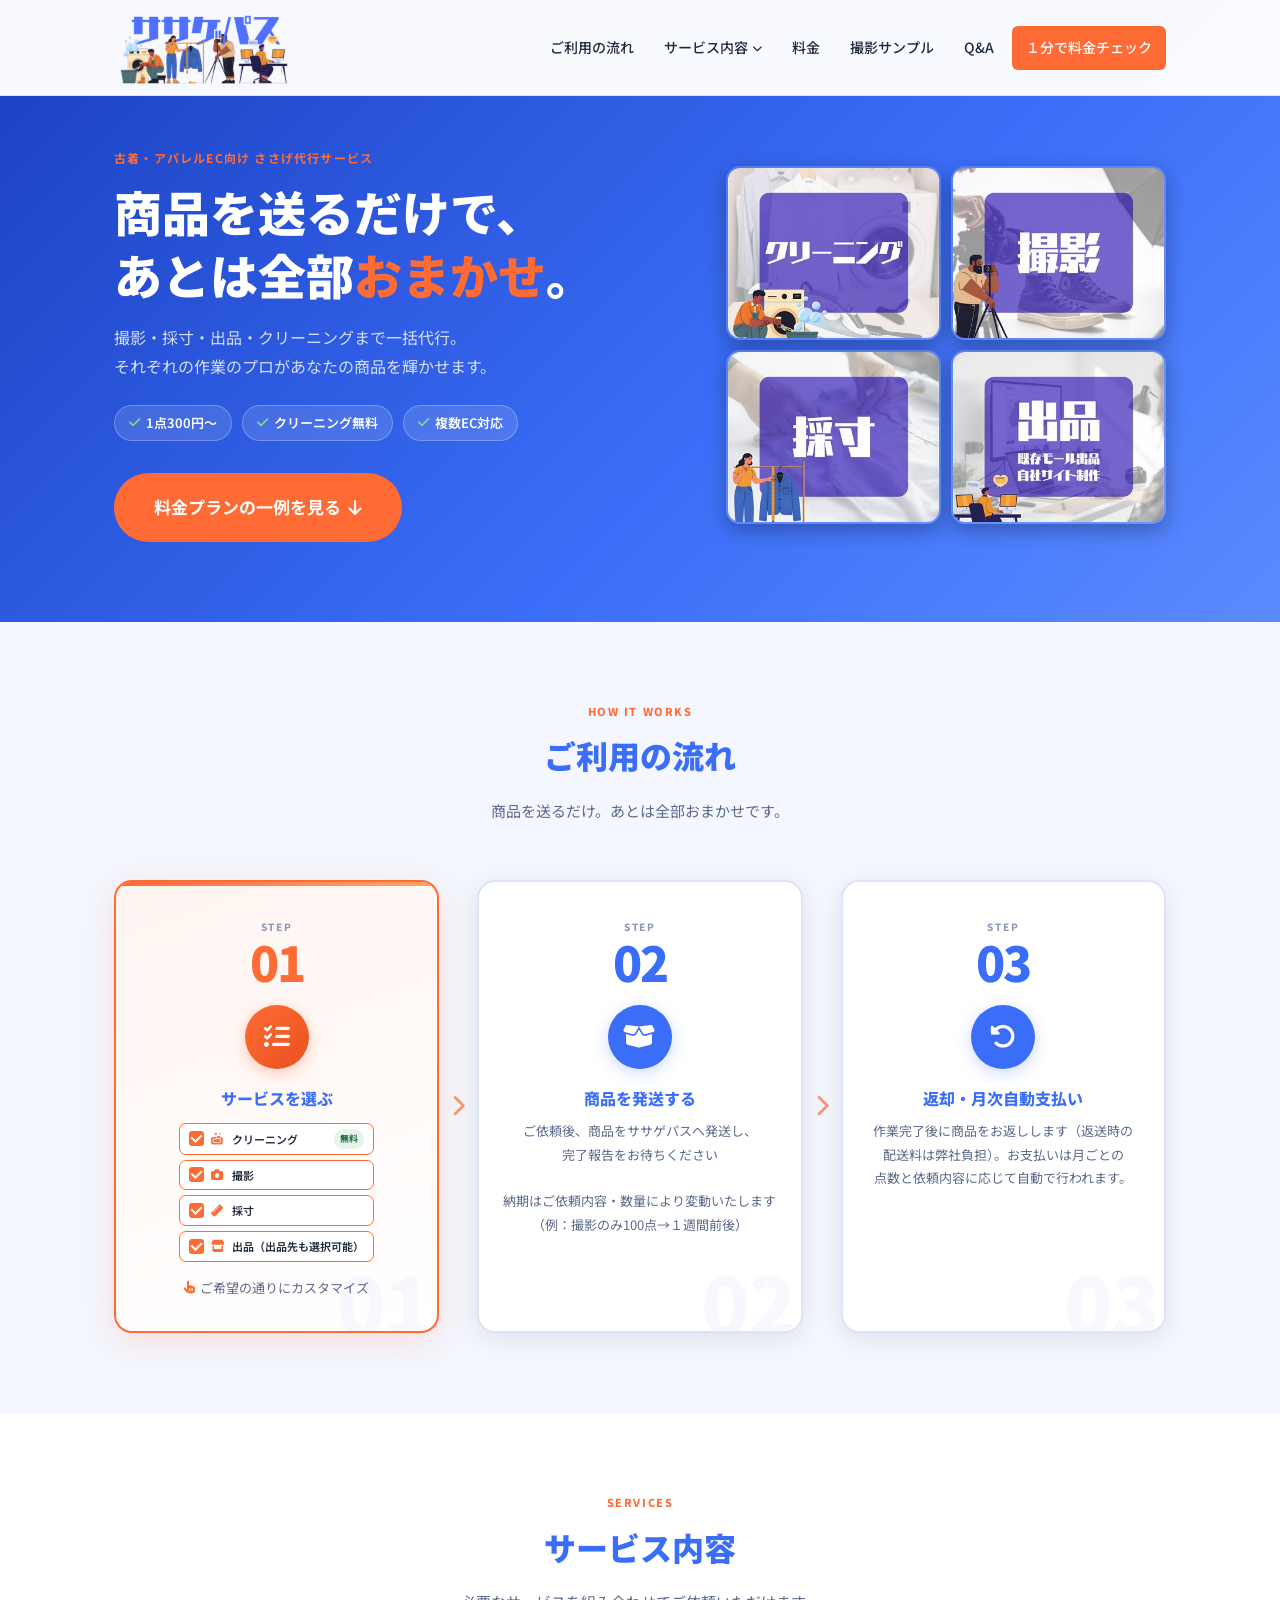
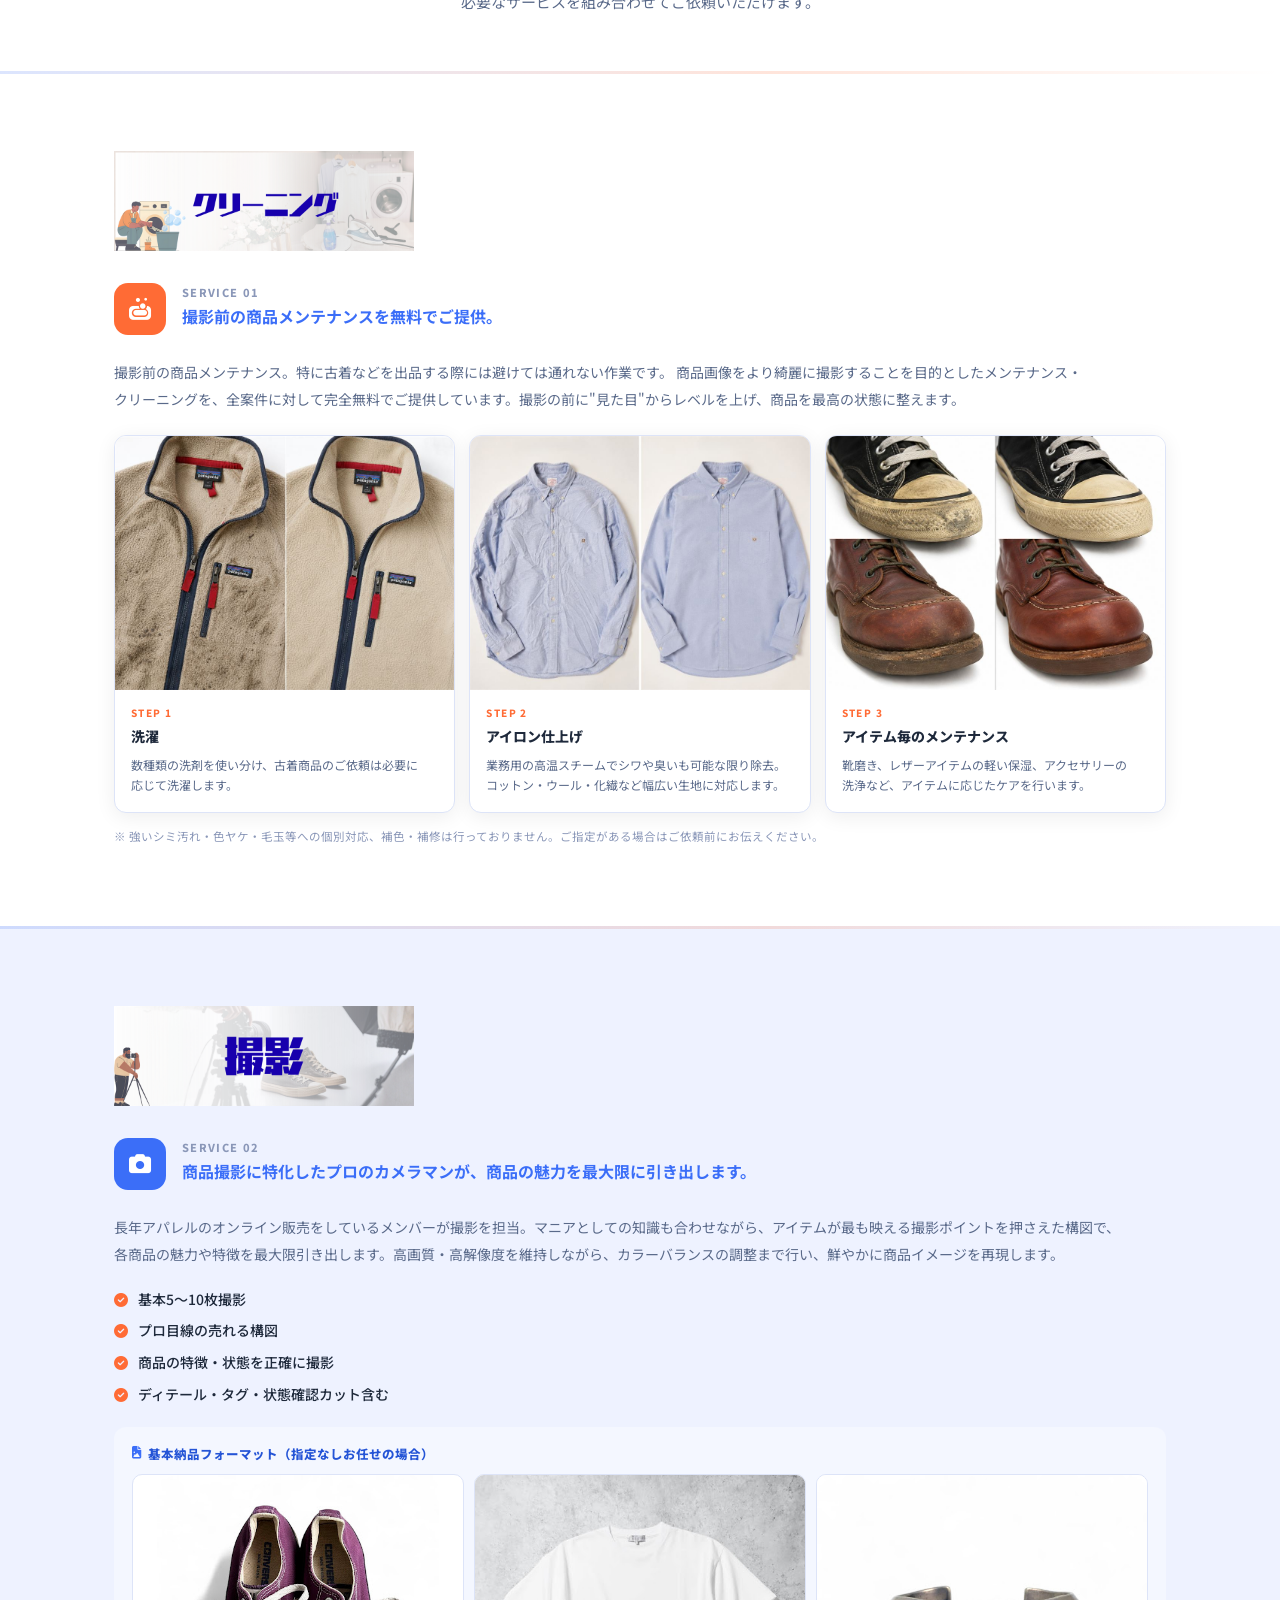
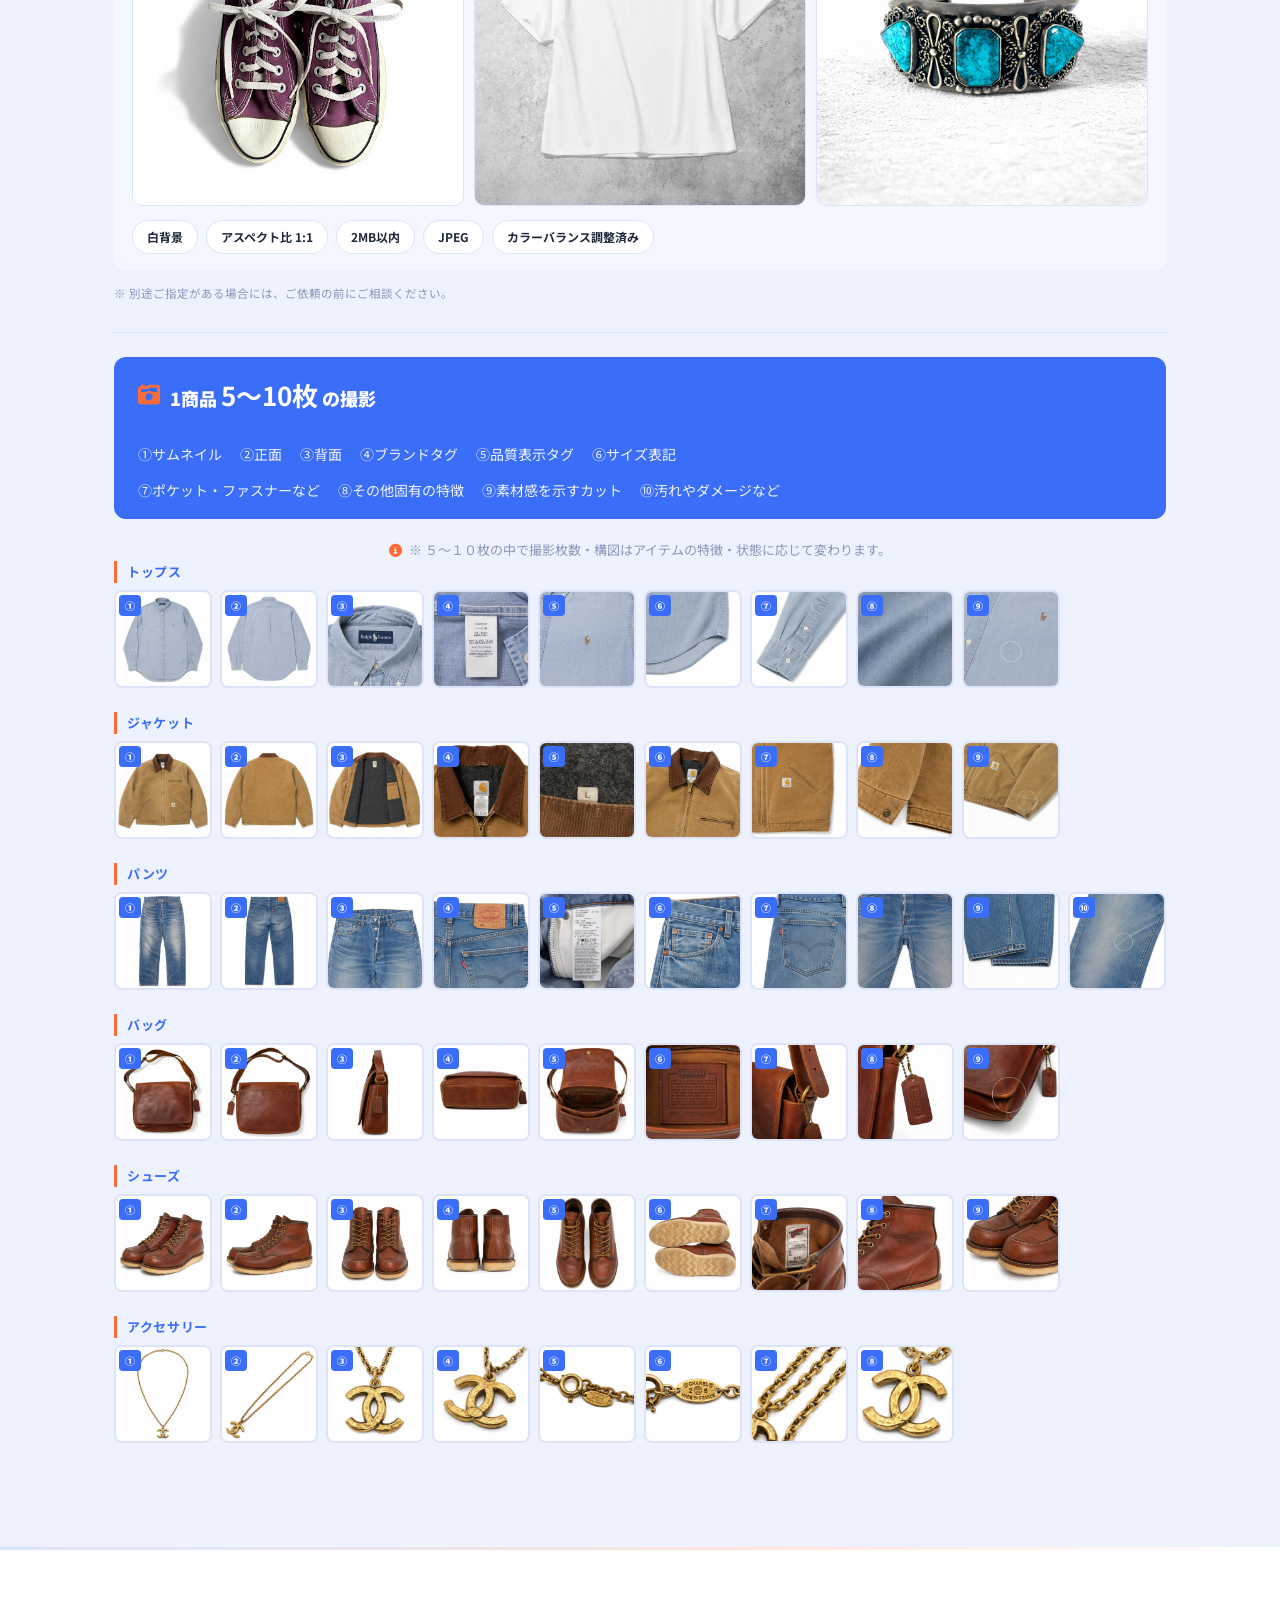
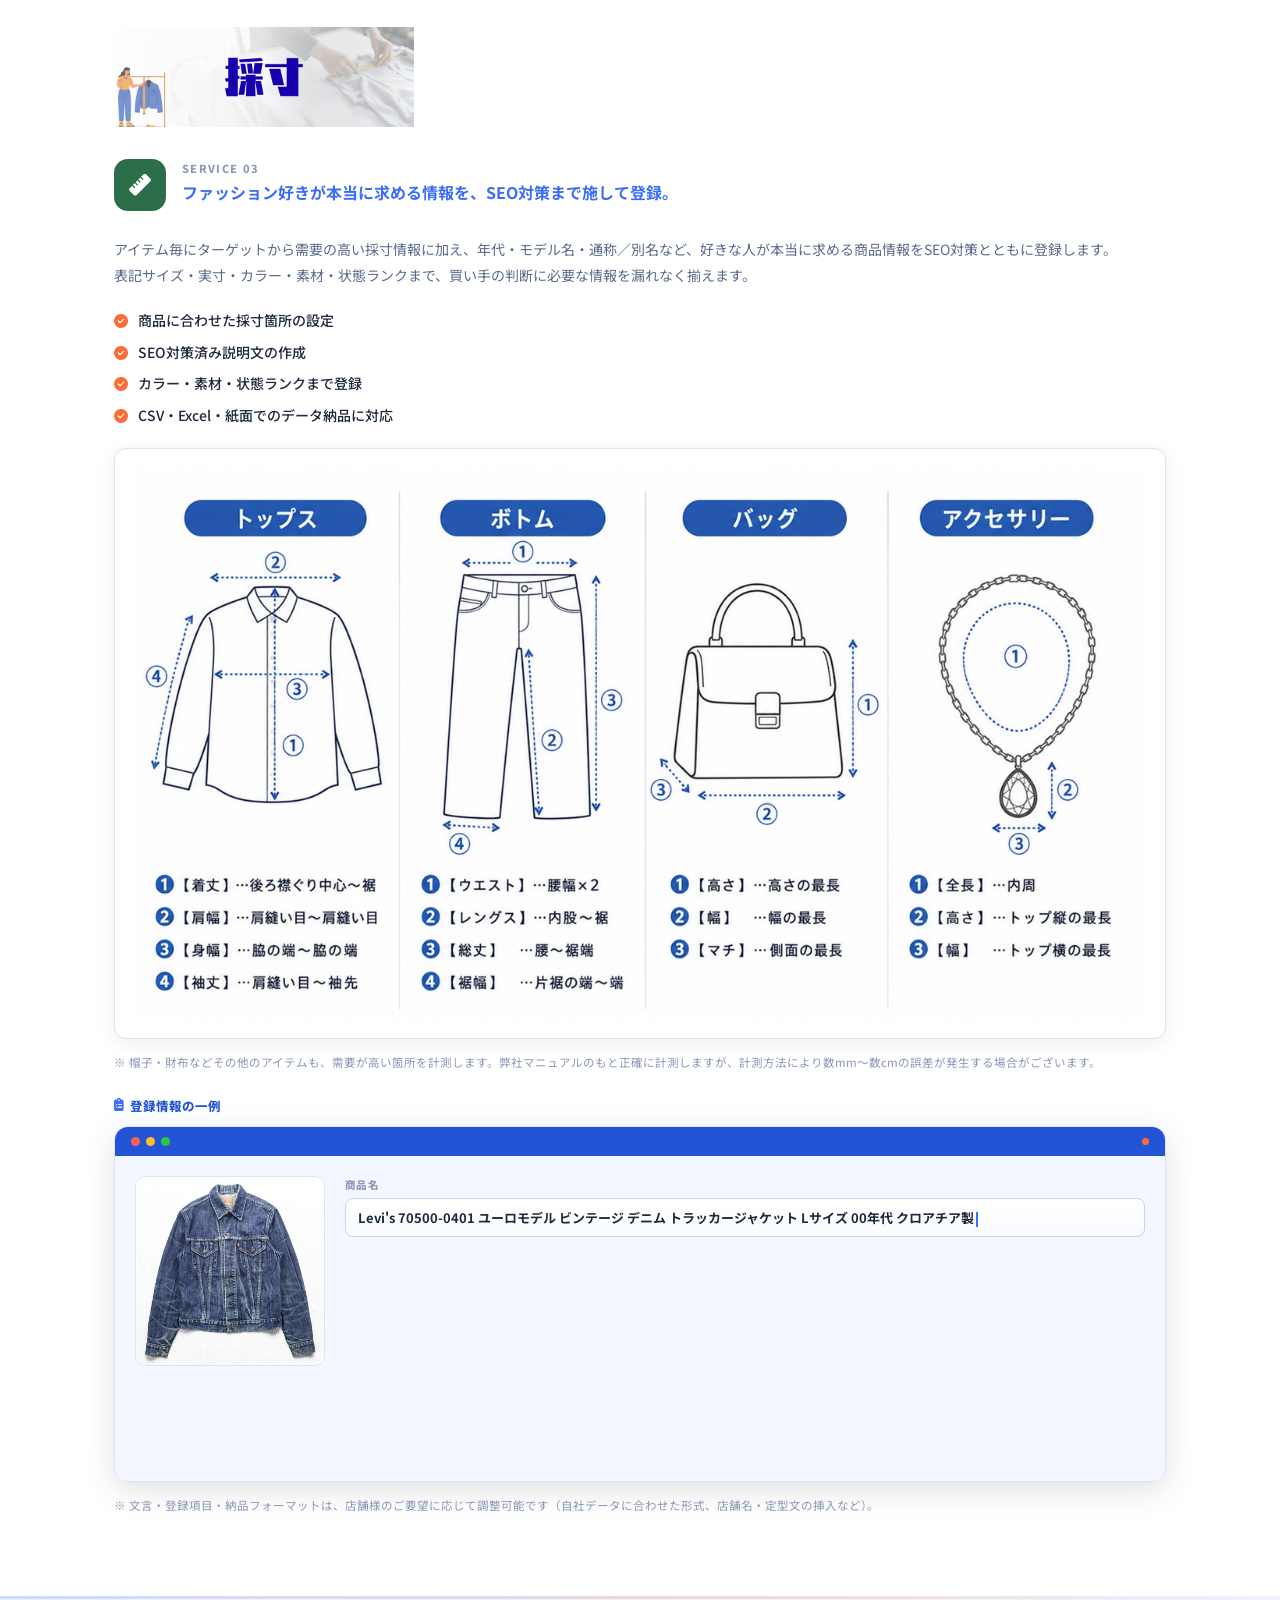
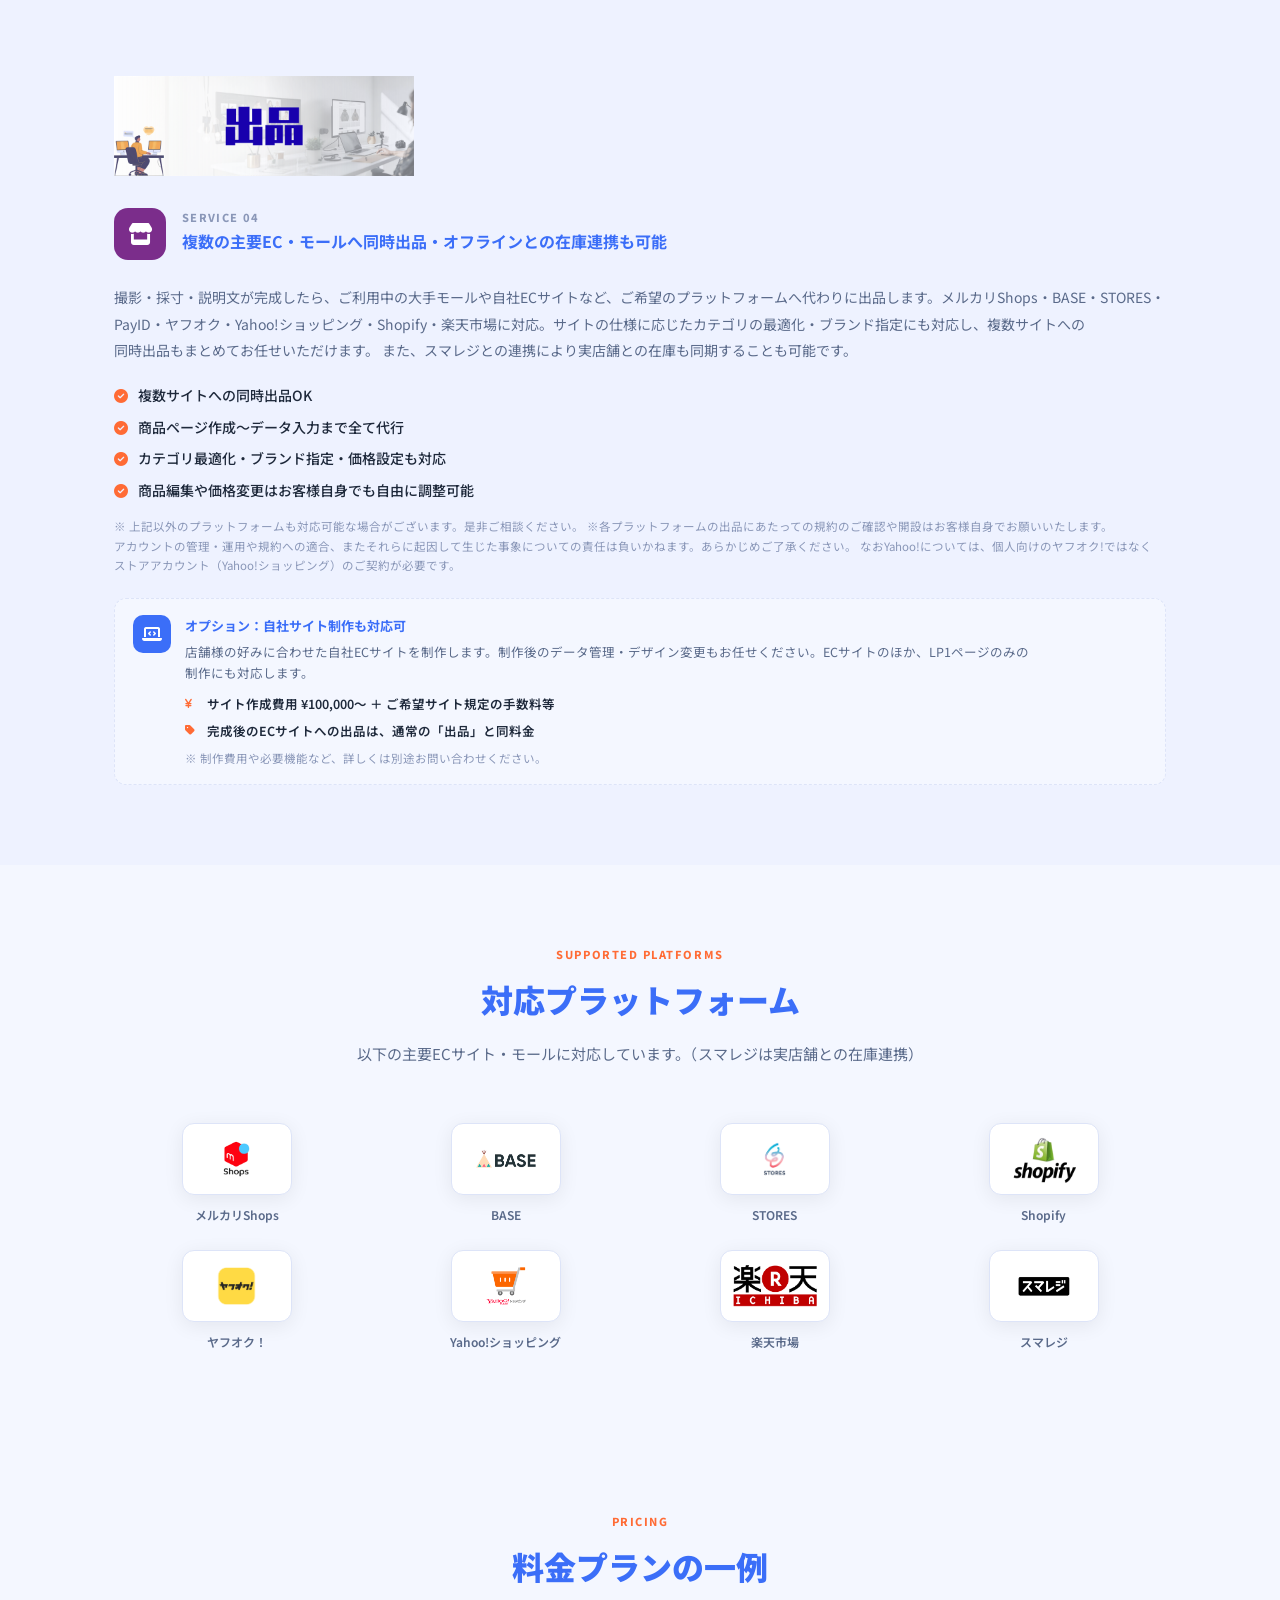
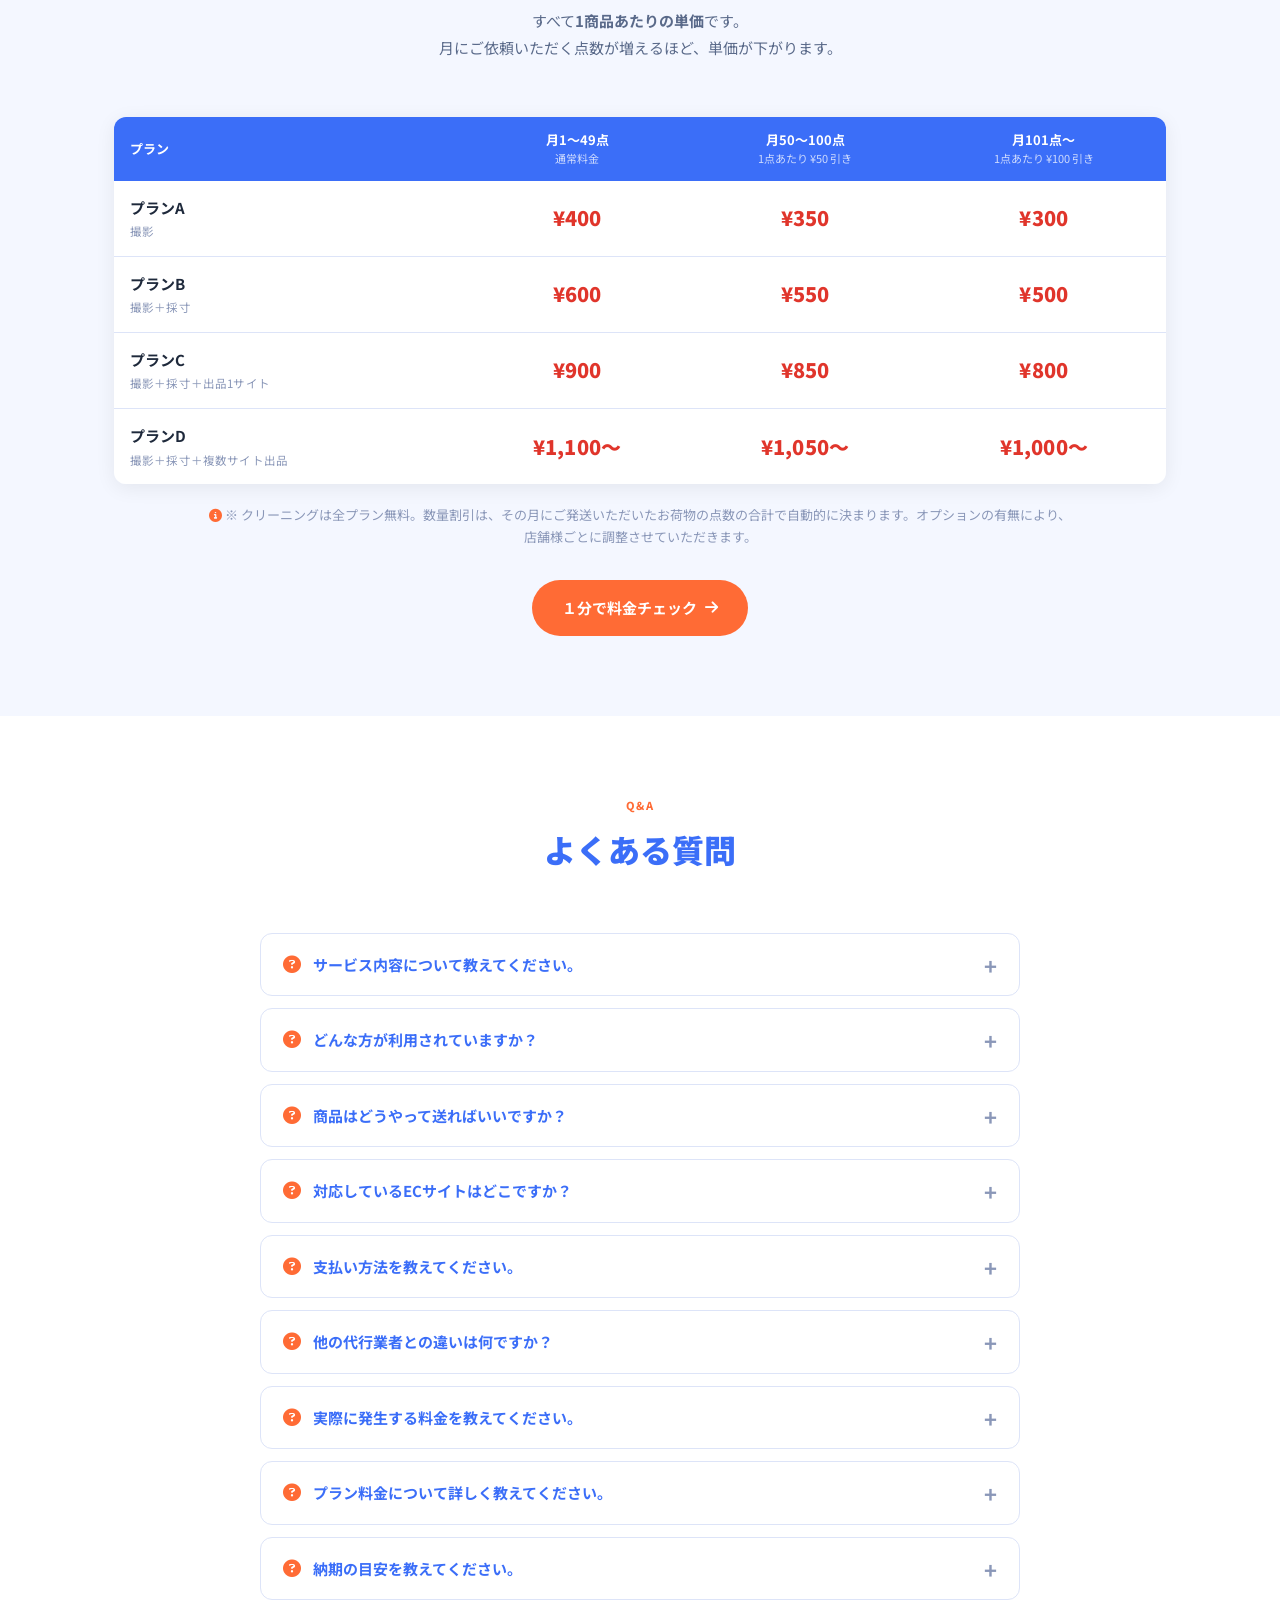
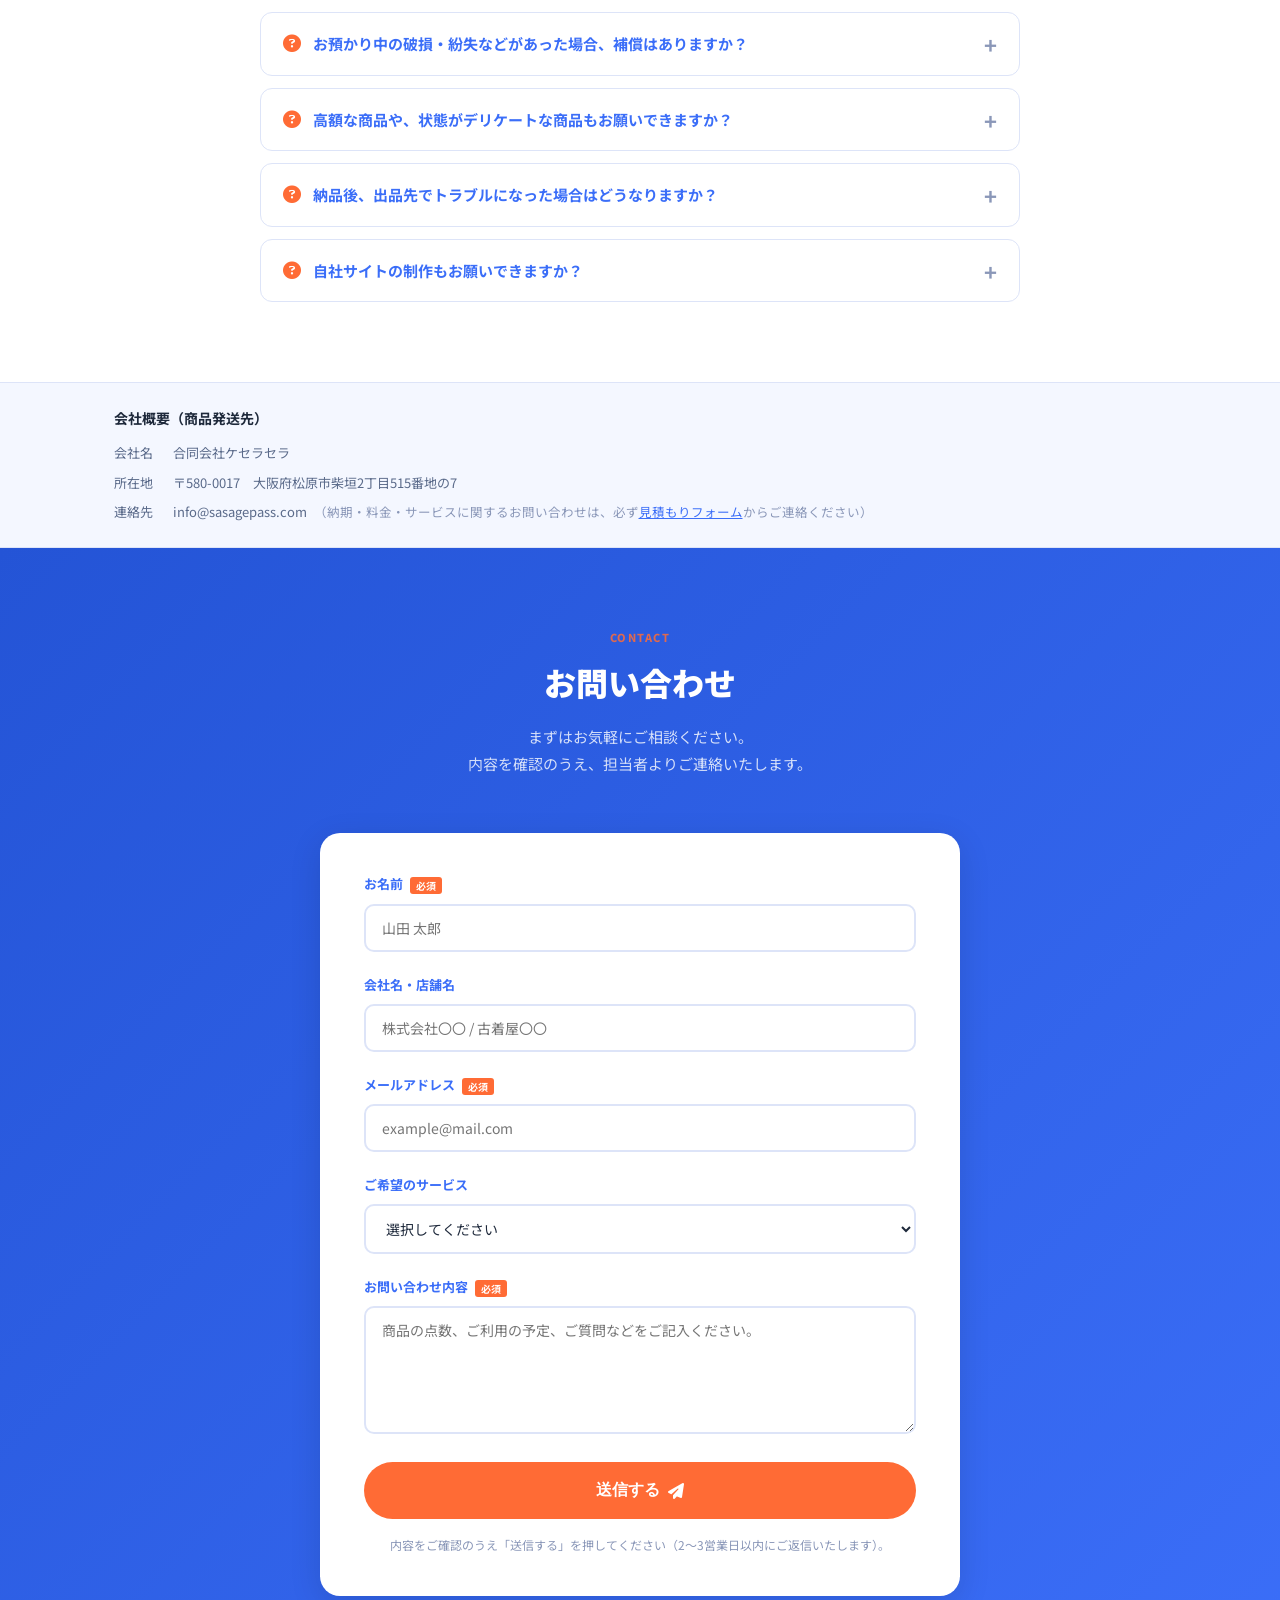
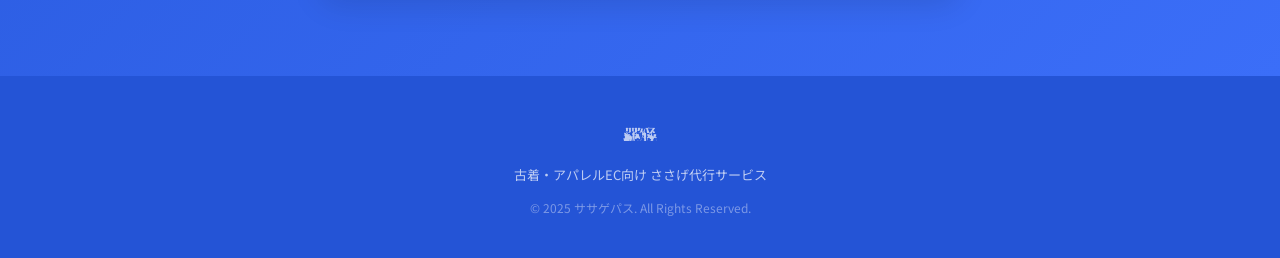
==== commit 0a75abe3: "スマホでの行末の取り残しをなくし、料金表を画面幅に収める 日本語の折り返しルール（balance / pretty / strict / auto-phrase）を入れて、 行末に1〜2文字だけ残る箇" ====
--- a/index.html
+++ b/index.html
@@ -172,11 +172,11 @@
 商品画像をより綺麗に撮影することを目的としたメンテナンス・クリーニングを、全案件に対して完全無料でご提供しています。撮影の前に"見た目"からレベルを上げ、商品を最高の状態に整えます。</p>
           <div class="svc-substeps">
             <div class="svc-substep">
-              <div class="svc-substep-img"><img src="images/steps/wash.jpg" alt="洗浄 Before/After" loading="lazy" draggable="false"></div>
+              <div class="svc-substep-img"><img src="images/steps/wash.jpg" alt="洗濯 Before/After" loading="lazy" draggable="false"></div>
               <div class="svc-substep-body">
                 <p class="svc-substep-num">STEP 1</p>
-                <h4 class="svc-substep-title" data-edit-id="svc-cleaning-sub1-title" data-edit-label="クリーニング STEP1：見出し" data-edit-type="text">洗浄</h4>
-                <p class="svc-substep-desc" data-edit-id="svc-cleaning-sub1-desc" data-edit-label="クリーニング STEP1：説明" data-edit-type="text">長年古着を取り扱う中で開発した数種類の洗剤を使い分け、商品をしっかり洗浄します。</p>
+                <h4 class="svc-substep-title" data-edit-id="svc-cleaning-sub1-title" data-edit-label="クリーニング STEP1：見出し" data-edit-type="text">洗濯</h4>
+                <p class="svc-substep-desc" data-edit-id="svc-cleaning-sub1-desc" data-edit-label="クリーニング STEP1：説明" data-edit-type="text">数種類の洗剤を使い分け、古着商品のご依頼は必要に応じて洗濯します。</p>
               </div>
             </div>
             <div class="svc-substep">
--- a/style.css
+++ b/style.css
@@ -1592,3 +1592,100 @@
   .svc-ec-body { padding: 16px; gap: 16px; }
   .svc-ec-grid { grid-template-columns: 1fr; }
 }
+
+/* =============================================
+   日本語の折り返し
+   行末に1〜2文字だけ取り残されるのを防ぎ、
+   「ー」や句読点が行頭に来ないようにする
+   ============================================= */
+body { line-break: strict; }
+
+/* 見出しと短い説明文。上下の行が同じくらいの長さになるように割る */
+.hero-title,
+.hero-sub,
+.section-title,
+.section-desc,
+.svc-detail-catch,
+.svc-substep-title,
+.svc-option-title,
+.flow-h-step h3,
+.flow-select-note,
+.faq-q span,
+.company-info-note,
+.price-table th,
+.price-table .plan-cell small {
+  text-wrap: balance;
+}
+
+/* 長めの本文と注記。最終行が極端に短くならないようにする */
+.svc-detail-desc,
+.svc-substep-desc,
+.svc-note,
+.svc-option-desc,
+.svc-option-note,
+.flow-h-step p,
+.svc-detail-points li,
+.svc-option-points li,
+.faq-a,
+.price-note,
+.gallery-note {
+  text-wrap: pretty;
+}
+
+/* 文節の区切りで折り返す（対応ブラウザのみ。非対応では無視される） */
+.hero-sub,
+.section-desc,
+.svc-detail-catch,
+.svc-detail-desc,
+.svc-substep-desc,
+.svc-note,
+.svc-option-desc,
+.svc-option-note,
+.flow-h-step p,
+.svc-detail-points li,
+.svc-option-points li,
+.faq-q span,
+.faq-a,
+.price-note,
+.gallery-note,
+.company-info-list p,
+.company-info-note {
+  word-break: auto-phrase;
+}
+
+@media (max-width: 480px) {
+  /* 16pxのままだと「一括代行。」の「行。」だけが次の行に落ちる */
+  .hero-sub { font-size: 14px; }
+}
+
+/* 割引の注記は「1点あたり」「¥50 引き」の単位で折り返す */
+.th-sub { word-break: keep-all; }
+
+/* 料金表：モバイルでも横スクロールせずに収める */
+@media (max-width: 767px) {
+  /* 560pxの下限をやめ、プラン名を折り返して画面幅に合わせる */
+  .price-table { min-width: 0; }
+  .price-table .plan-cell { white-space: normal; }
+}
+@media (max-width: 520px) {
+  .price-table th { padding: 9px 4px; font-size: 11.5px; }
+  .th-sub { font-size: 9.5px; }
+  .price-table td { padding: 11px 4px; }
+  .price-table .plan-cell { padding-left: 10px; }
+  .price-table .plan-cell b { font-size: 12.5px; }
+  .price-table .plan-cell small { font-size: 10px; line-height: 1.35; }
+  .price-table tbody td { font-size: 15px; letter-spacing: 0; }
+  .price-table tbody td.plan-cell { font-size: 12.5px; }
+}
+
+/* プラン名（プランA など）は途中で折り返さない */
+.price-table .plan-cell b { white-space: nowrap; }
+
+/* 320px 級の狭い端末。金額を少し詰めてプラン名の欄を確保する */
+@media (max-width: 360px) {
+  .price-table th { font-size: 10.5px; padding: 8px 3px; }
+  .th-sub { font-size: 9px; }
+  .price-table td { padding: 10px 3px; }
+  .price-table tbody td { font-size: 13.5px; }
+  .price-table tbody td.plan-cell { font-size: 12px; }
+}
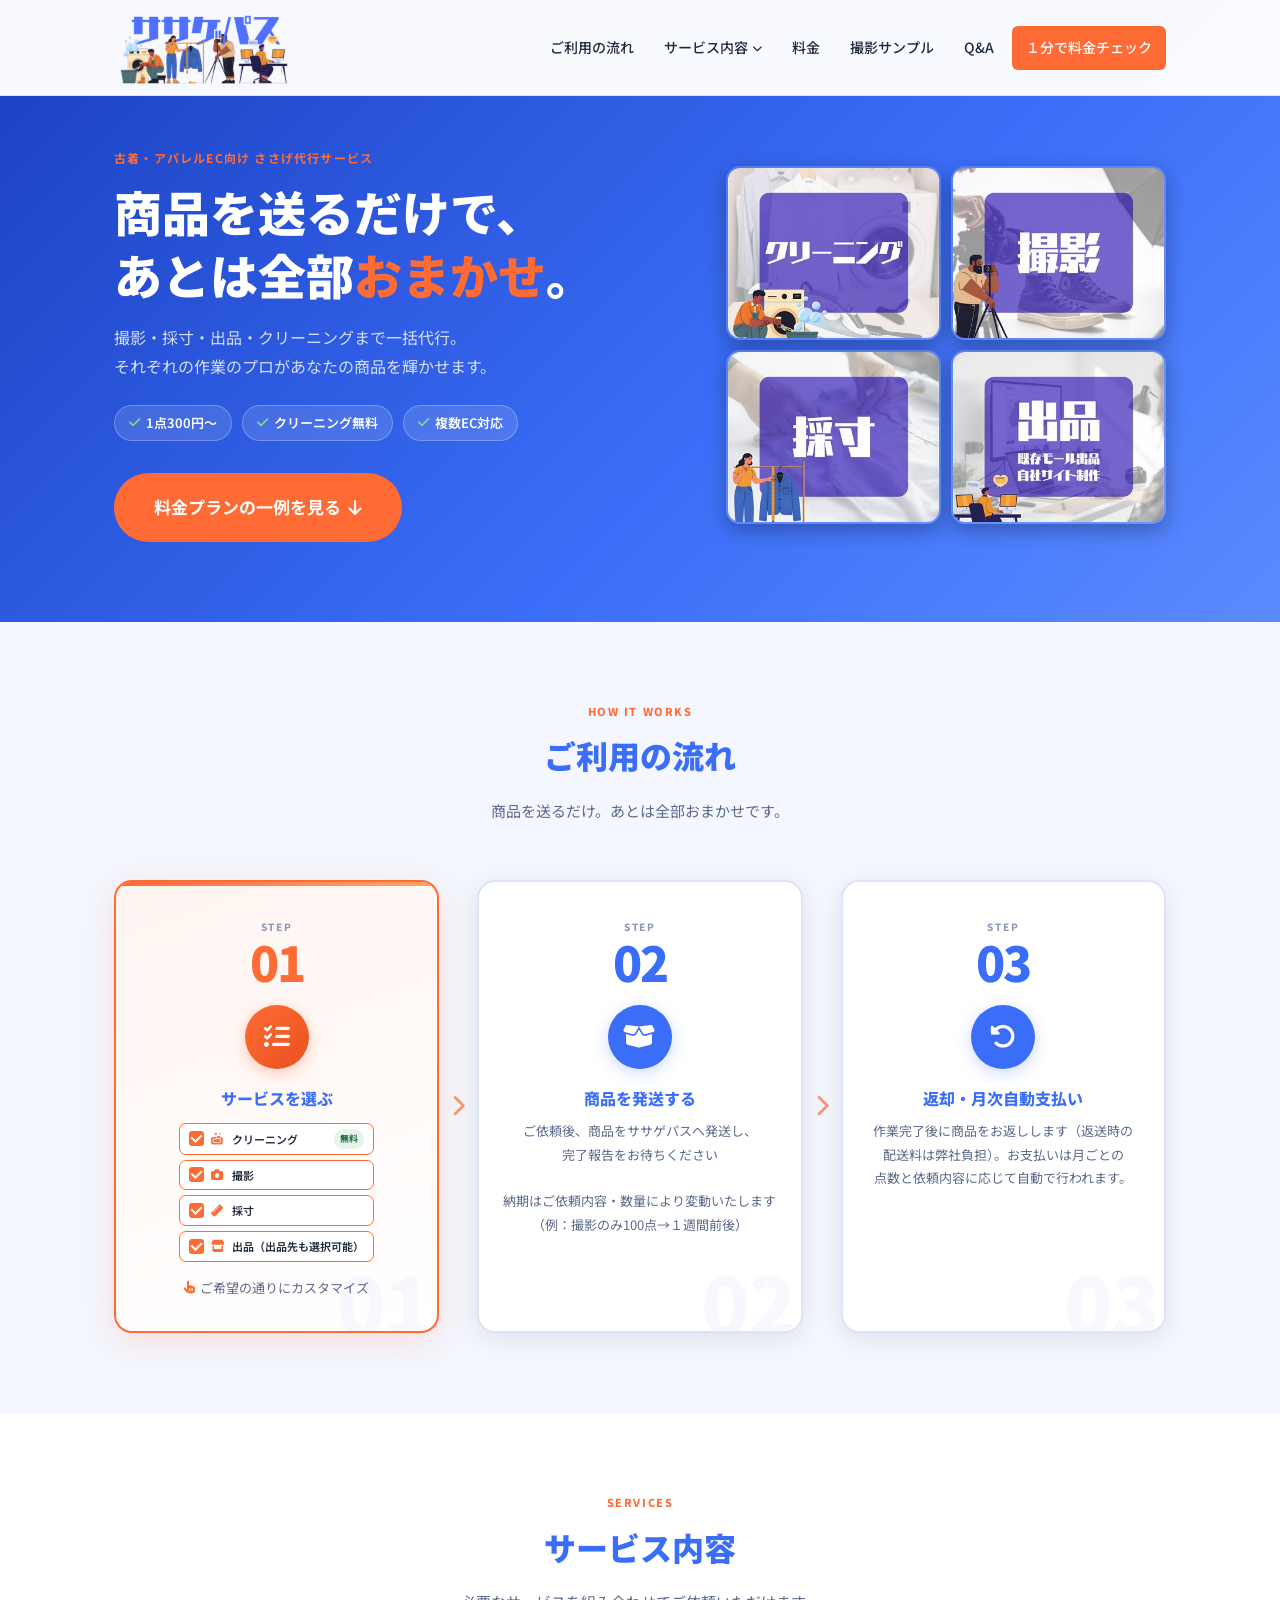
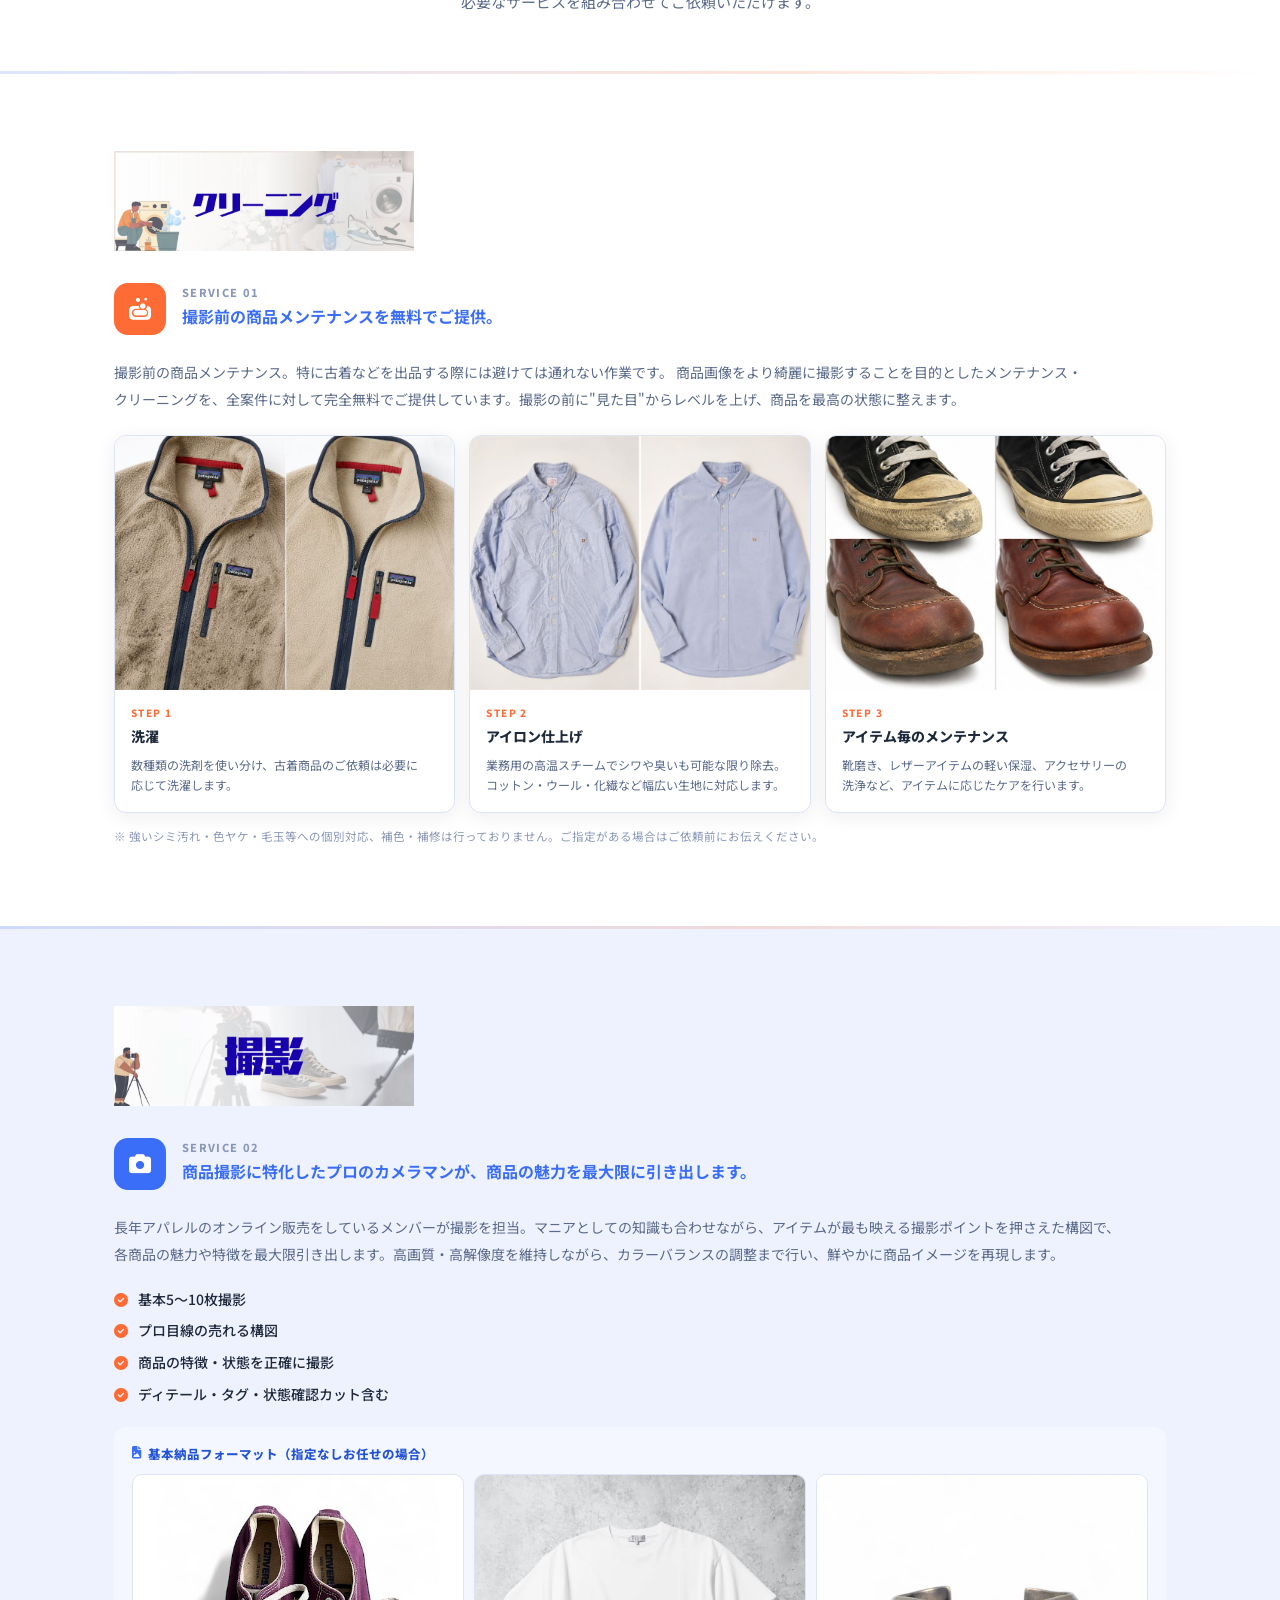
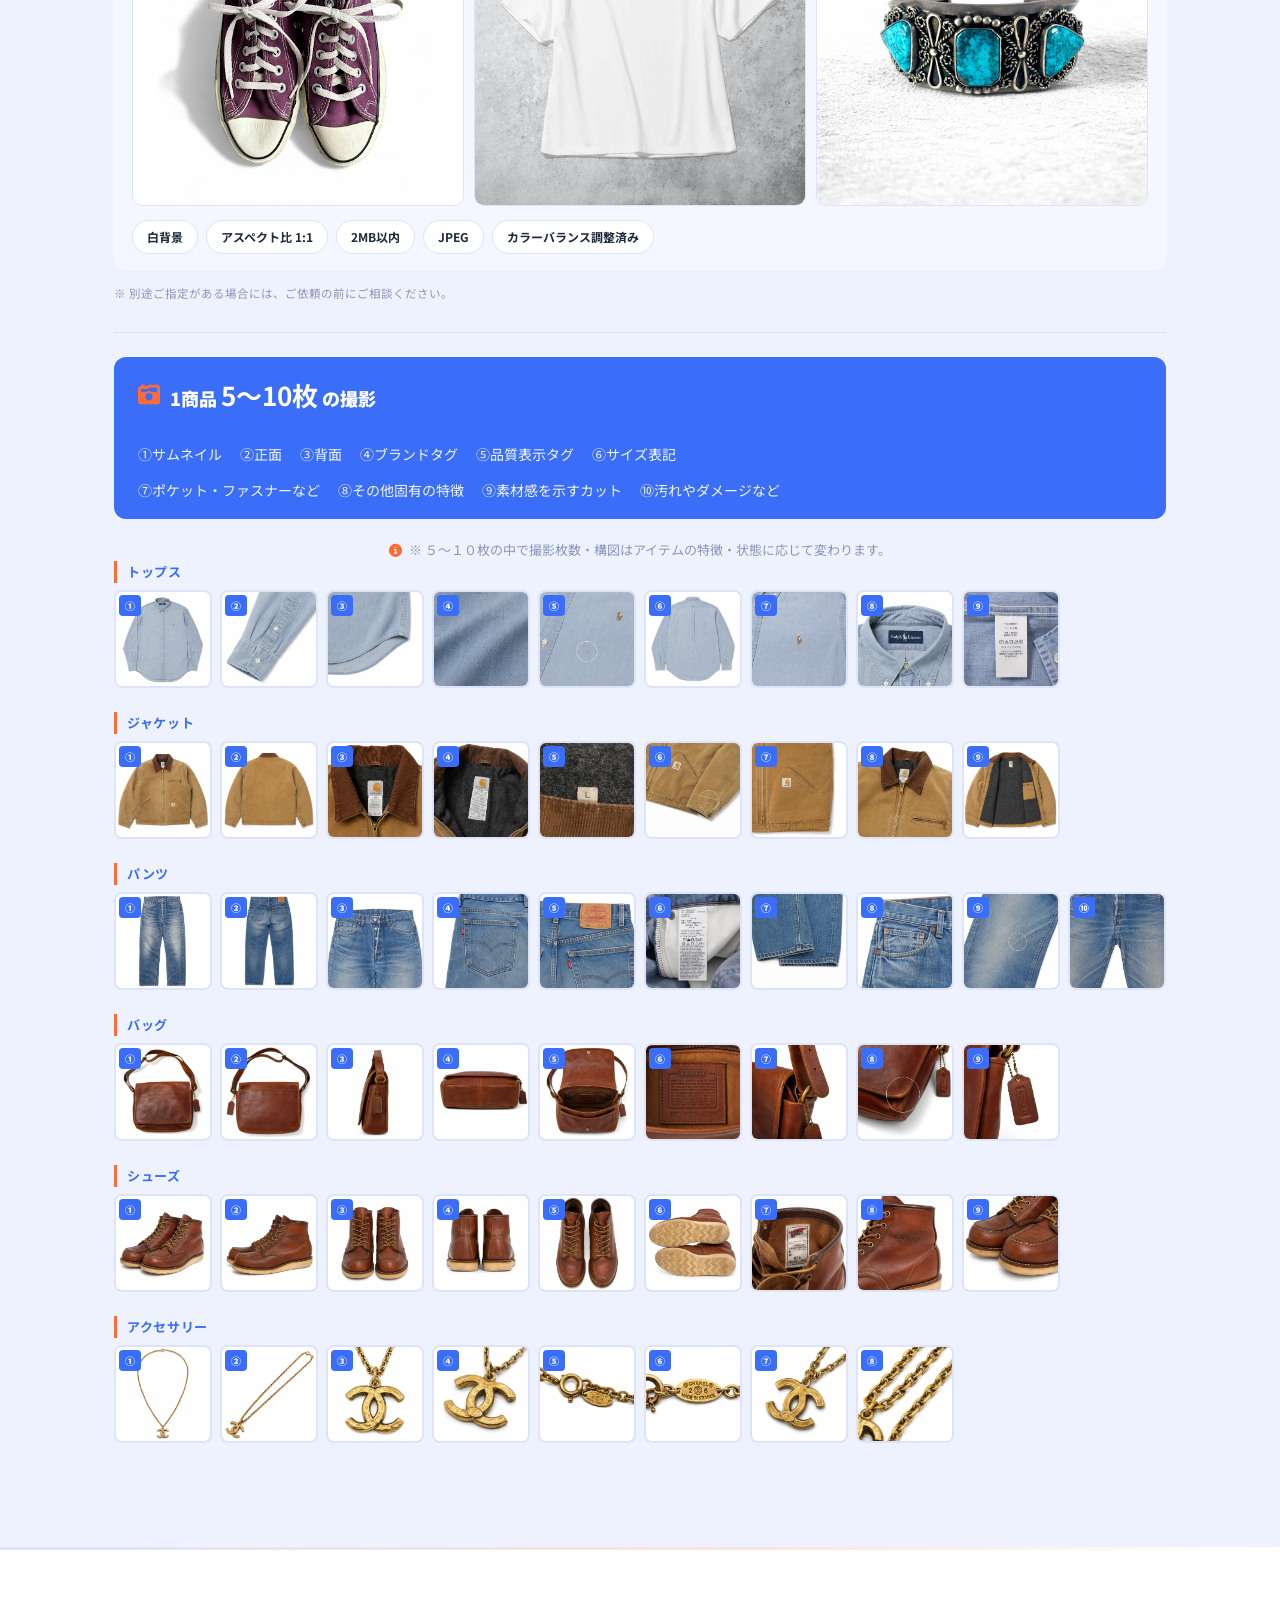
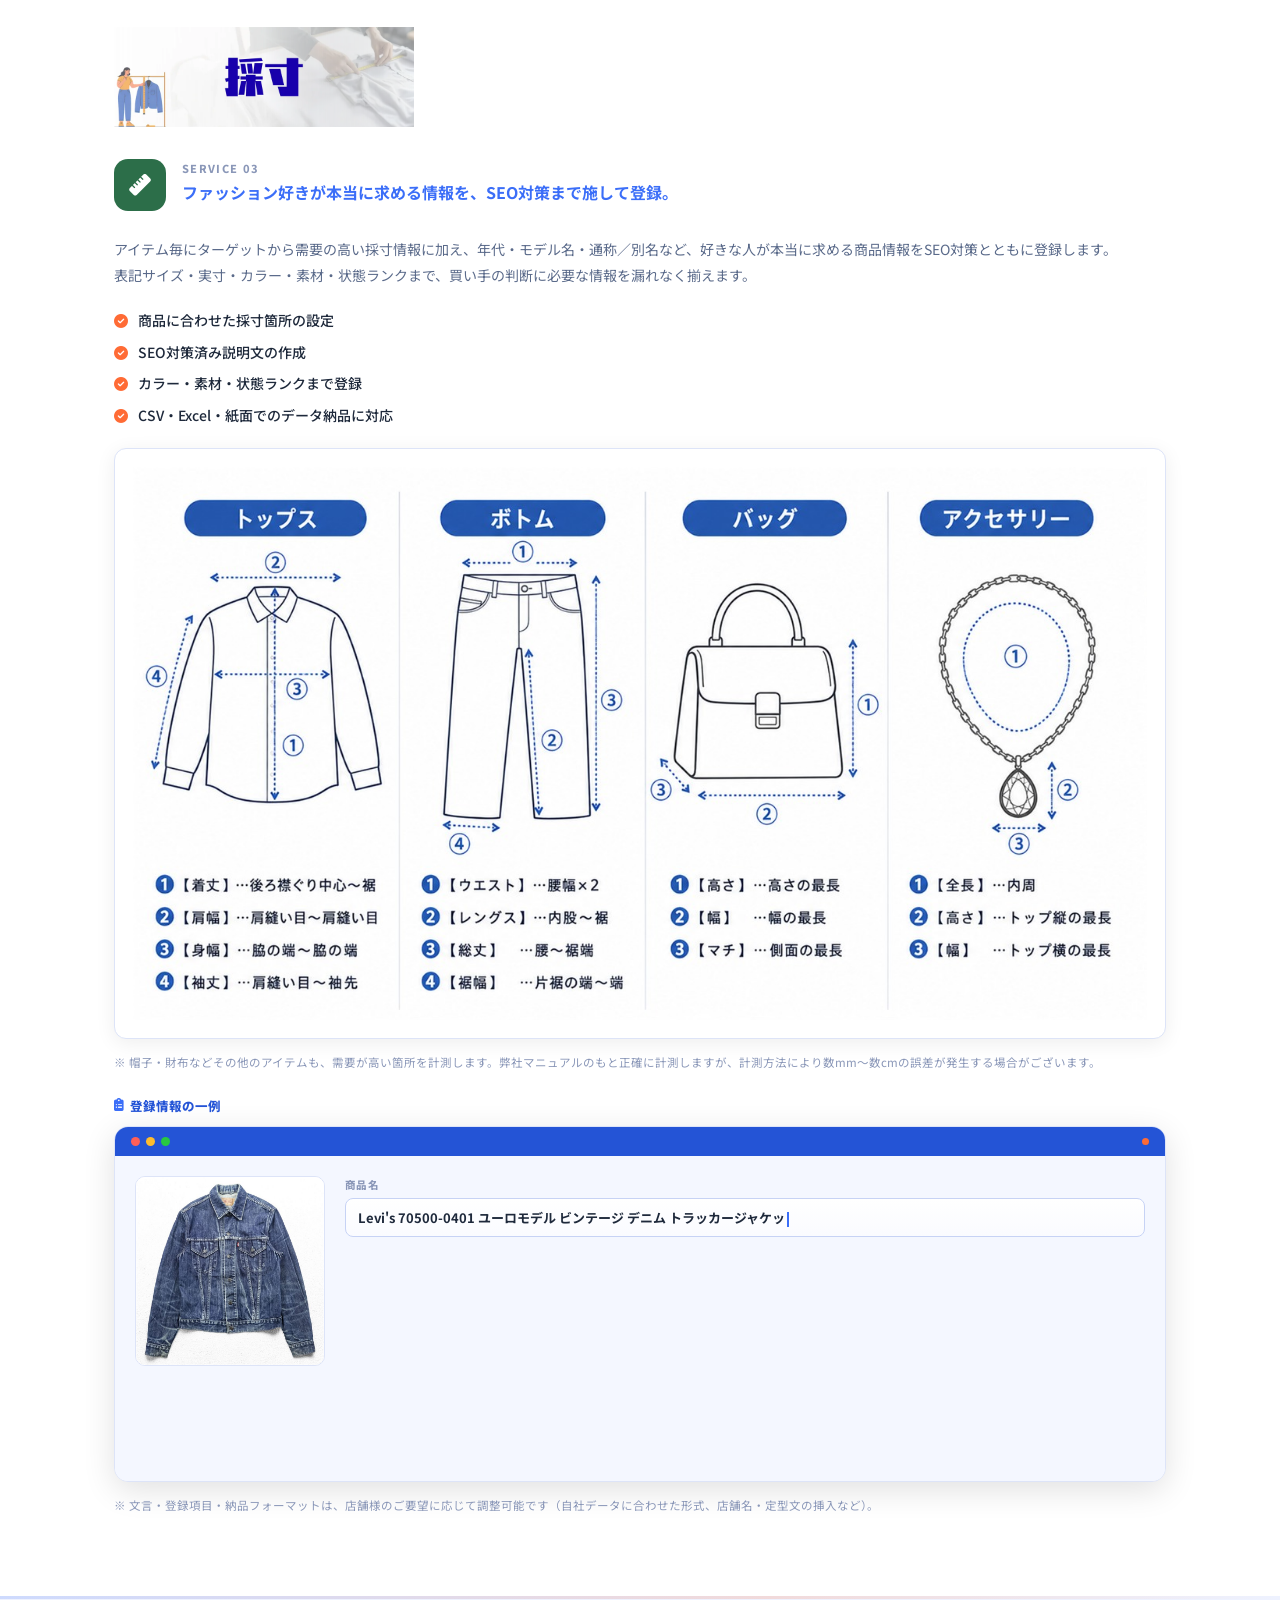
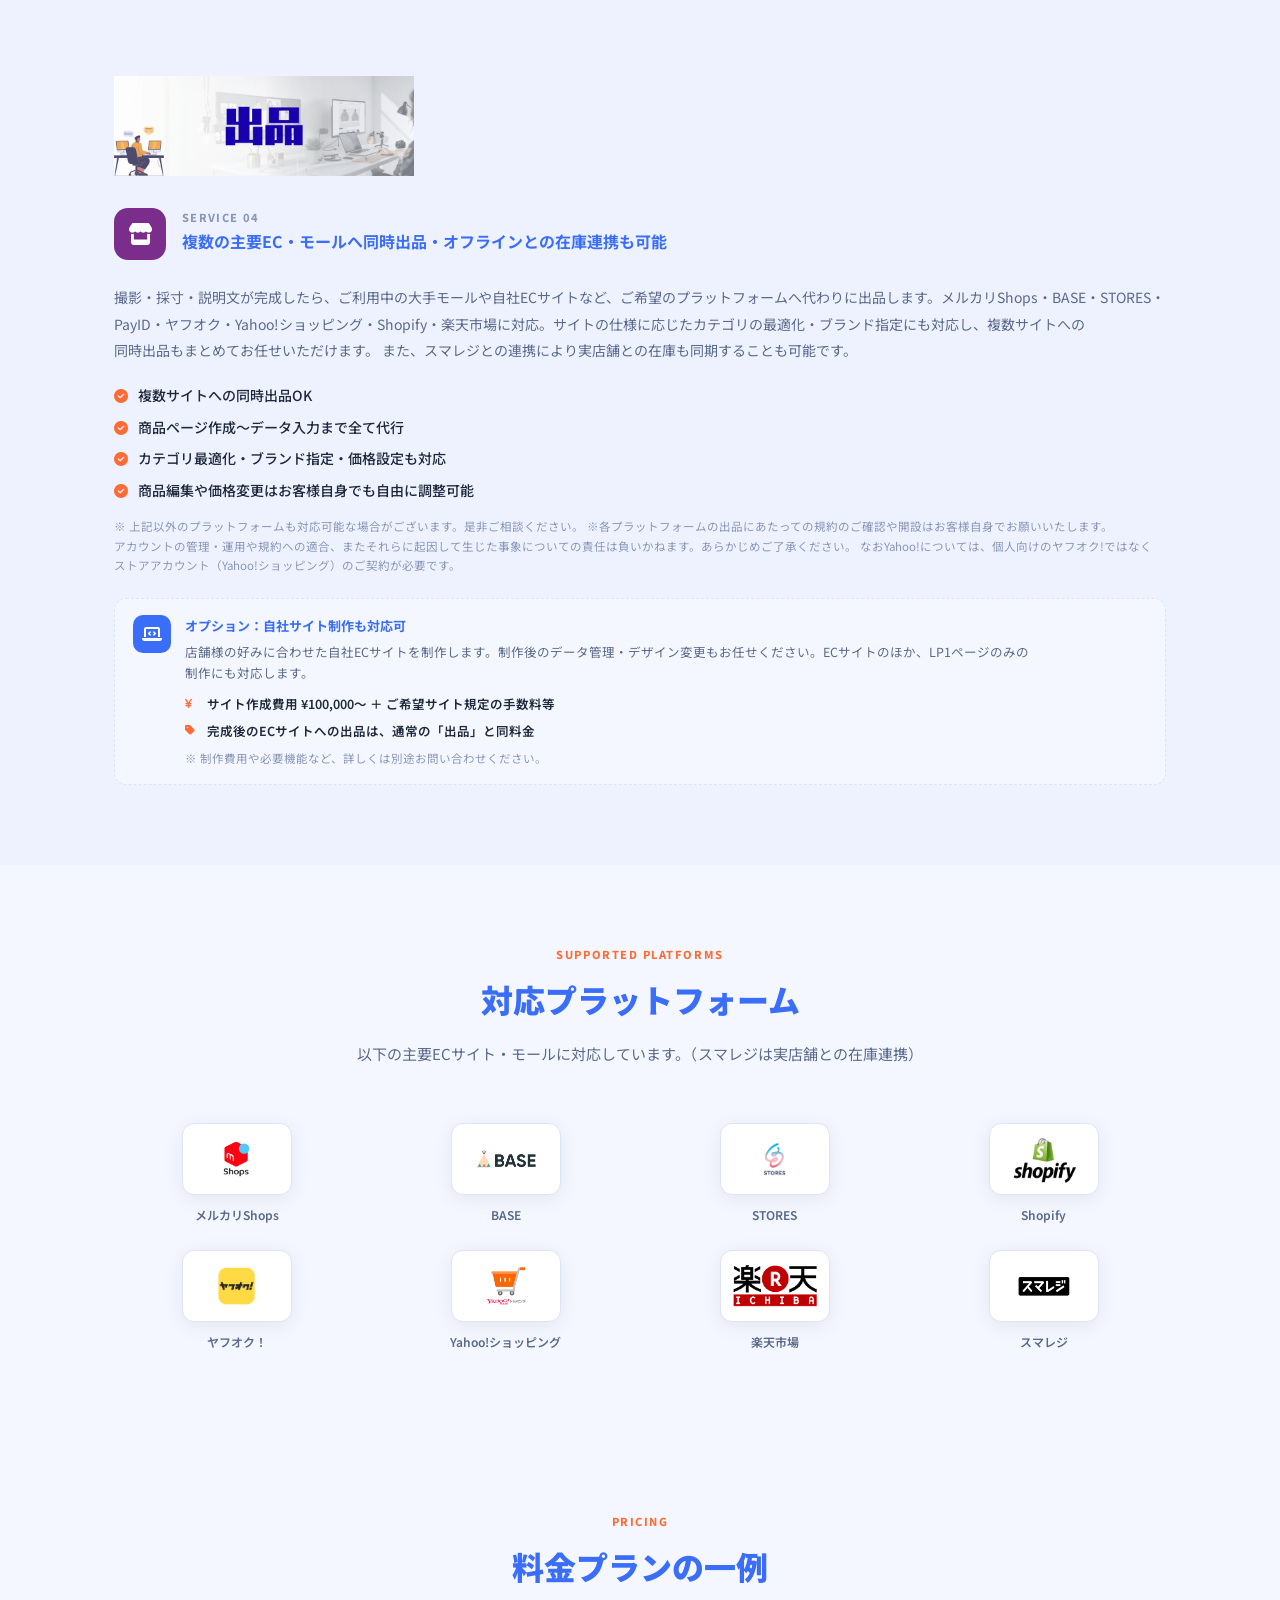
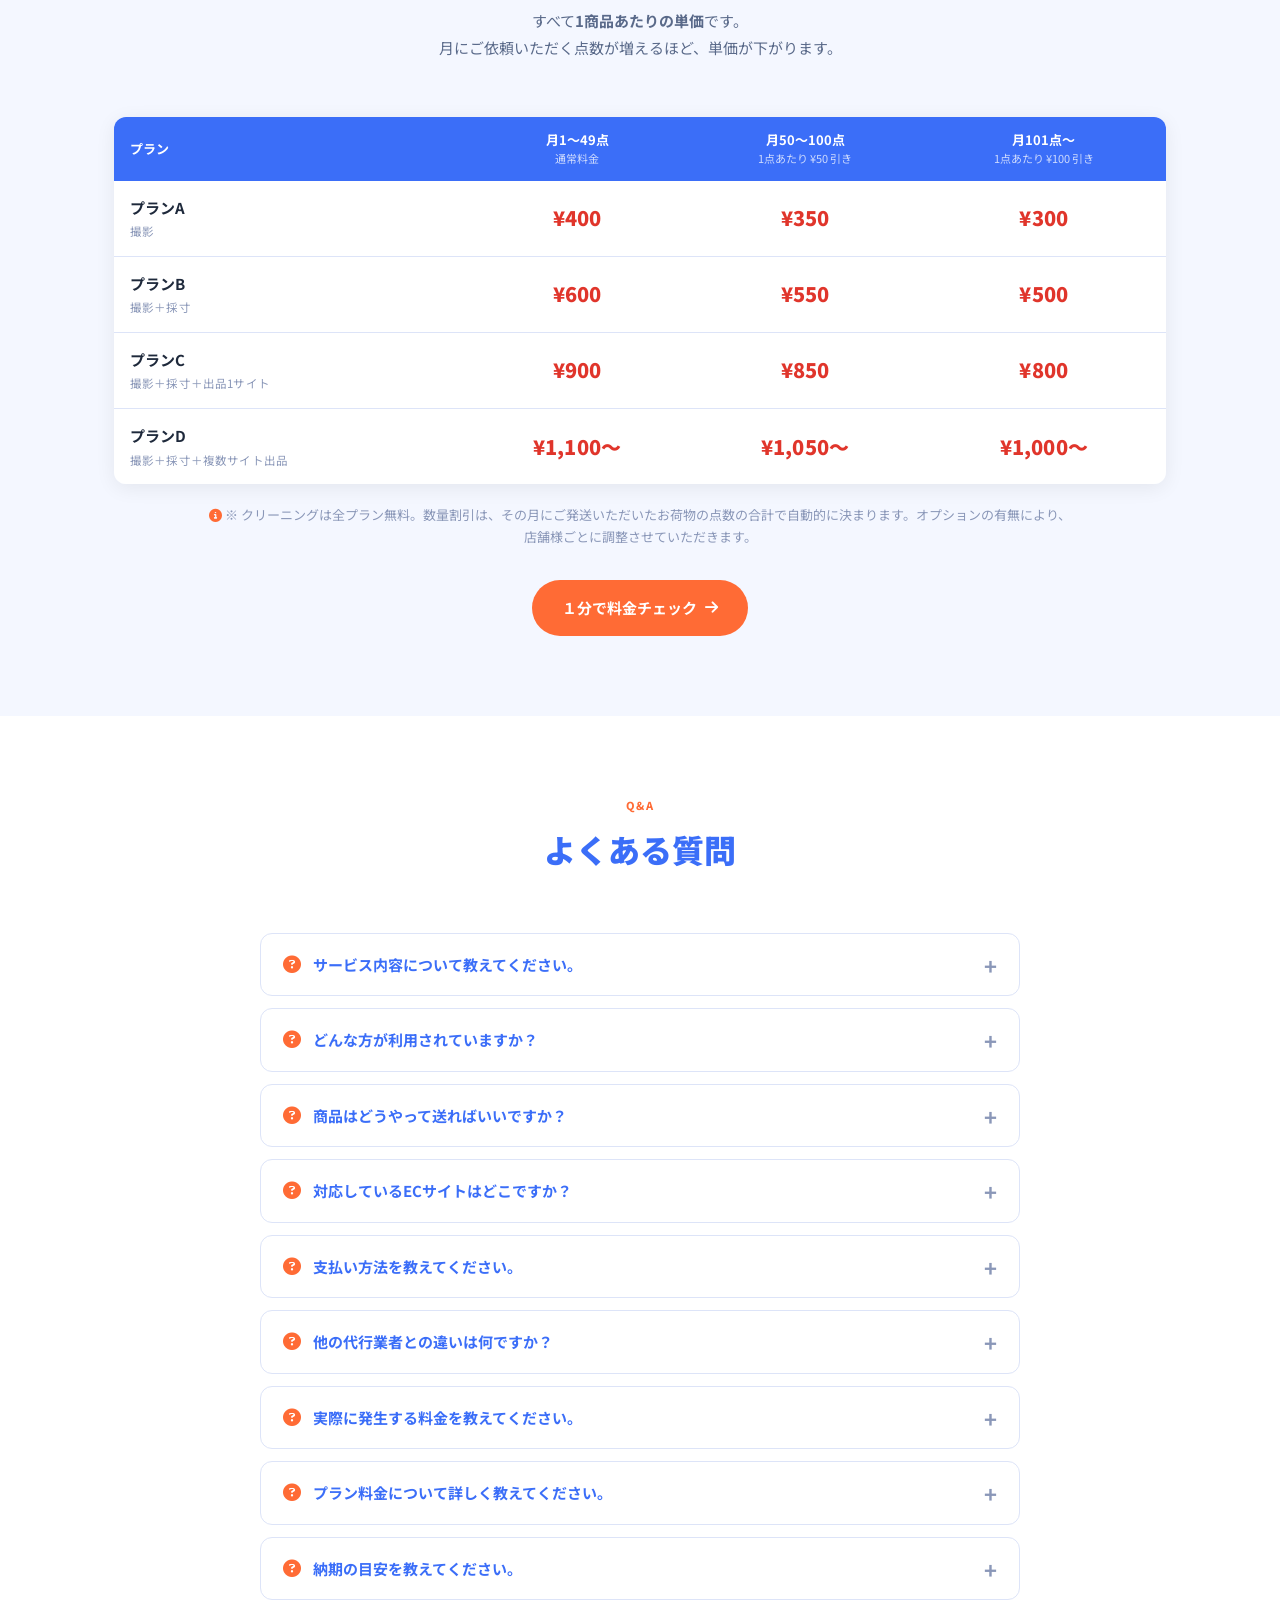
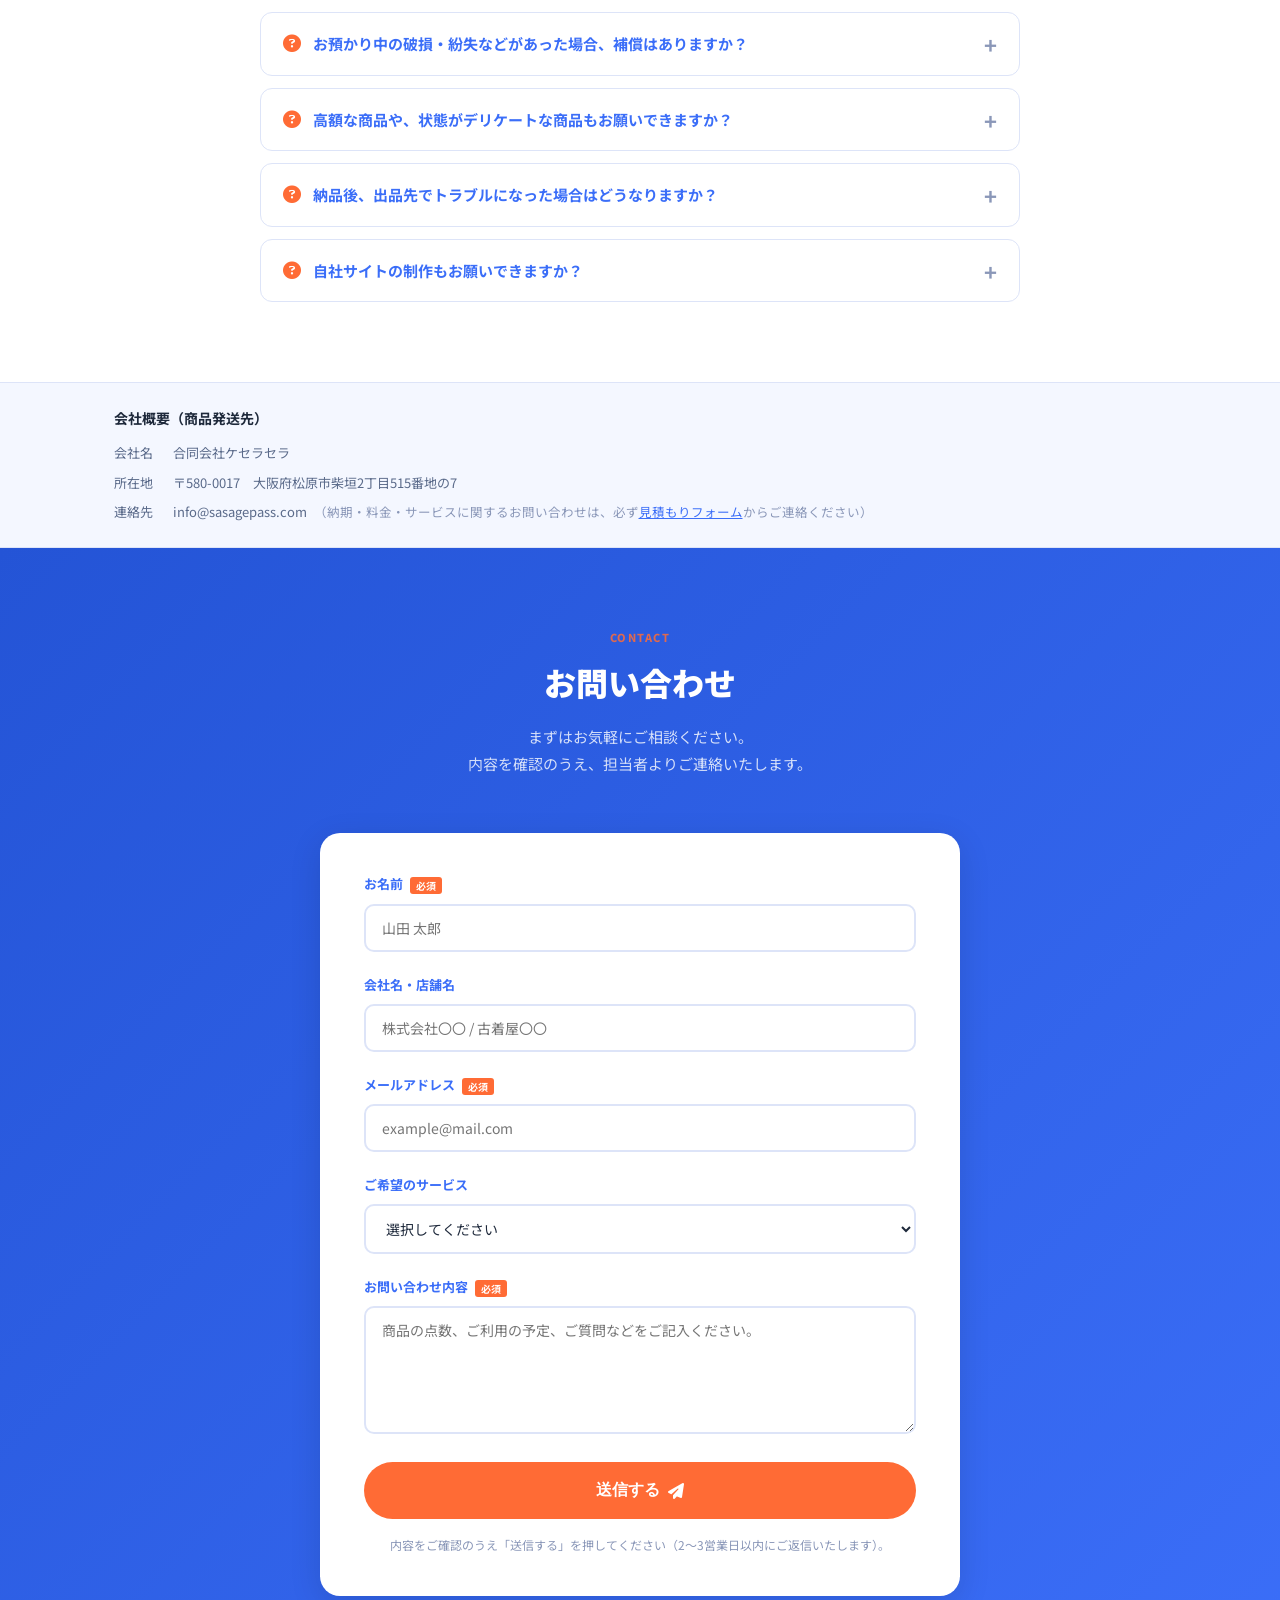
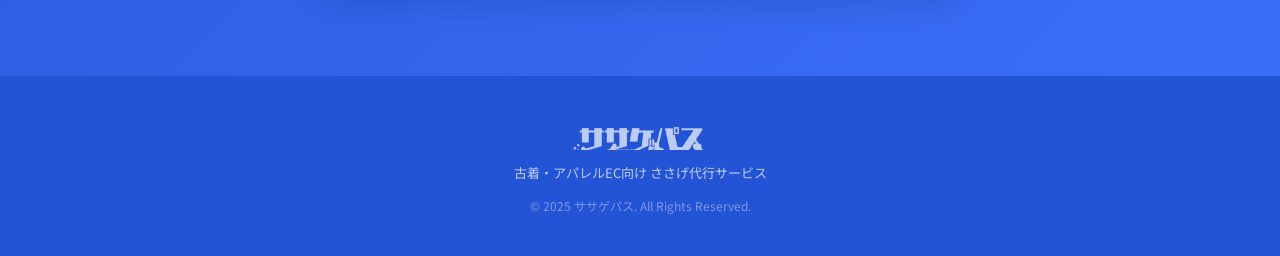
==== commit 076bee78: "スマホで料金チェックへ行けるようにし、画像を軽くする スマホではナビごとボタンが隠れていて、見積もりへの入口が 本文の12画面目に1つあるだけだった。ロゴを96pxから72pxに詰め、 空いた幅にCT" ====
--- a/index.html
+++ b/index.html
@@ -5,6 +5,11 @@
   <meta name="viewport" content="width=device-width, initial-scale=1.0">
   <title>ササゲパス | 古着・アパレルEC向け ささげ代行サービス</title>
   <meta name="description" content="古着・アパレルEC事業者向けのささげ代行サービス。撮影・採寸・出品を1点300円〜全部お任せ。クリーニング無料。商品を送るだけでOK。メルカリShops・BASE・Shopify・楽天など主要EC対応。">
+  <!-- ファビコン -->
+  <link rel="icon" href="/favicon.ico" sizes="16x16 32x32 48x48">
+  <link rel="icon" href="/images/icons/icon-192.png" type="image/png" sizes="192x192">
+  <link rel="apple-touch-icon" href="/apple-touch-icon.png">
+
   <link rel="preconnect" href="https://fonts.googleapis.com">
   <link rel="preconnect" href="https://fonts.gstatic.com" crossorigin>
   <link href="https://fonts.googleapis.com/css2?family=Noto+Sans+JP:wght@400;500;700;900&display=swap" rel="stylesheet">
@@ -40,6 +45,11 @@
         <a href="#faq">Q&amp;A</a>
         <a href="/mitsumori/" class="btn btn-nav" target="_blank" rel="noopener">１分で料金チェック</a>
       </nav>
+      <!-- ヘッダー内CTA（モバイルのみ表示。PCは .nav の「１分で料金チェック」が担当） -->
+      <a href="/mitsumori/" class="btn-hdr-cta" target="_blank" rel="noopener">
+        <span class="btn-hdr-cta-sub">その場で概算</span>
+        <span class="btn-hdr-cta-main">１分で料金チェック</span>
+      </a>
       <button class="hamburger" id="hamburger" aria-label="メニューを開く">
         <span></span><span></span><span></span>
       </button>
@@ -158,7 +168,7 @@
     <!-- クリーニング -->
     <div class="svc-bg-wrap" id="svc-cleaning">
       <div class="container">
-      <img src="images/headings/cleaning.png" alt="クリーニング" class="svc-heading-img" loading="lazy" draggable="false">
+      <img src="images/headings/cleaning.webp" alt="クリーニング" class="svc-heading-img" loading="lazy" draggable="false">
       <div class="svc-detail">
         <div class="svc-detail-body">
           <div class="svc-detail-header">
@@ -205,7 +215,7 @@
     <!-- 撮影 -->
     <div class="svc-bg-wrap" id="svc-photo">
       <div class="container">
-      <img src="images/headings/photo.png" alt="撮影" class="svc-heading-img" loading="lazy" draggable="false">
+      <img src="images/headings/photo.webp" alt="撮影" class="svc-heading-img" loading="lazy" draggable="false">
       <div class="svc-detail svc-detail-reverse">
         <div class="svc-detail-body">
           <div class="svc-detail-header">
@@ -268,15 +278,15 @@
         <div class="gallery-block">
           <p class="gallery-block-label">トップス</p>
           <div class="gallery-shot-row">
-            <div class="gallery-shot-wrap"><span class="shot-num">①</span><img src="images/samples/shirt-1.jpg" alt="トップス①" loading="lazy"></div>
-            <div class="gallery-shot-wrap"><span class="shot-num">②</span><img src="images/samples/shirt-2.jpg" alt="トップス②" loading="lazy"></div>
-            <div class="gallery-shot-wrap"><span class="shot-num">③</span><img src="images/samples/shirt-3.jpg" alt="トップス③" loading="lazy"></div>
-            <div class="gallery-shot-wrap"><span class="shot-num">④</span><img src="images/samples/shirt-4.jpg" alt="トップス④" loading="lazy"></div>
-            <div class="gallery-shot-wrap"><span class="shot-num">⑤</span><img src="images/samples/shirt-5.jpg" alt="トップス⑤" loading="lazy"></div>
-            <div class="gallery-shot-wrap"><span class="shot-num">⑥</span><img src="images/samples/shirt-6.jpg" alt="トップス⑥" loading="lazy"></div>
-            <div class="gallery-shot-wrap"><span class="shot-num">⑦</span><img src="images/samples/shirt-7.jpg" alt="トップス⑦" loading="lazy"></div>
-            <div class="gallery-shot-wrap"><span class="shot-num">⑧</span><img src="images/samples/shirt-8.jpg" alt="トップス⑧" loading="lazy"></div>
-            <div class="gallery-shot-wrap"><span class="shot-num">⑨</span><img src="images/samples/shirt-9.jpg" alt="トップス⑨" loading="lazy"></div>
+            <div class="gallery-shot-wrap"><span class="shot-num">①</span><img src="images/samples/shirt-1.webp" alt="トップス①" loading="lazy"></div>
+            <div class="gallery-shot-wrap"><span class="shot-num">②</span><img src="images/samples/shirt-2.webp" alt="トップス②" loading="lazy"></div>
+            <div class="gallery-shot-wrap"><span class="shot-num">③</span><img src="images/samples/shirt-3.webp" alt="トップス③" loading="lazy"></div>
+            <div class="gallery-shot-wrap"><span class="shot-num">④</span><img src="images/samples/shirt-4.webp" alt="トップス④" loading="lazy"></div>
+            <div class="gallery-shot-wrap"><span class="shot-num">⑤</span><img src="images/samples/shirt-5.webp" alt="トップス⑤" loading="lazy"></div>
+            <div class="gallery-shot-wrap"><span class="shot-num">⑥</span><img src="images/samples/shirt-6.webp" alt="トップス⑥" loading="lazy"></div>
+            <div class="gallery-shot-wrap"><span class="shot-num">⑦</span><img src="images/samples/shirt-7.webp" alt="トップス⑦" loading="lazy"></div>
+            <div class="gallery-shot-wrap"><span class="shot-num">⑧</span><img src="images/samples/shirt-8.webp" alt="トップス⑧" loading="lazy"></div>
+            <div class="gallery-shot-wrap"><span class="shot-num">⑨</span><img src="images/samples/shirt-9.webp" alt="トップス⑨" loading="lazy"></div>
           </div>
         </div>
 
@@ -284,15 +294,15 @@
         <div class="gallery-block">
           <p class="gallery-block-label">ジャケット</p>
           <div class="gallery-shot-row">
-            <div class="gallery-shot-wrap"><span class="shot-num">①</span><img src="images/samples/jacket-1.jpg" alt="ジャケット①" loading="lazy"></div>
-            <div class="gallery-shot-wrap"><span class="shot-num">②</span><img src="images/samples/jacket-2.jpg" alt="ジャケット②" loading="lazy"></div>
-            <div class="gallery-shot-wrap"><span class="shot-num">③</span><img src="images/samples/jacket-3.jpg" alt="ジャケット③" loading="lazy"></div>
-            <div class="gallery-shot-wrap"><span class="shot-num">④</span><img src="images/samples/jacket-4.jpg" alt="ジャケット④" loading="lazy"></div>
-            <div class="gallery-shot-wrap"><span class="shot-num">⑤</span><img src="images/samples/jacket-5.jpg" alt="ジャケット⑤" loading="lazy"></div>
-            <div class="gallery-shot-wrap"><span class="shot-num">⑥</span><img src="images/samples/jacket-6.jpg" alt="ジャケット⑥" loading="lazy"></div>
-            <div class="gallery-shot-wrap"><span class="shot-num">⑦</span><img src="images/samples/jacket-7.jpg" alt="ジャケット⑦" loading="lazy"></div>
-            <div class="gallery-shot-wrap"><span class="shot-num">⑧</span><img src="images/samples/jacket-8.jpg" alt="ジャケット⑧" loading="lazy"></div>
-            <div class="gallery-shot-wrap"><span class="shot-num">⑨</span><img src="images/samples/jacket-9.jpg" alt="ジャケット⑨" loading="lazy"></div>
+            <div class="gallery-shot-wrap"><span class="shot-num">①</span><img src="images/samples/jacket-1.webp" alt="ジャケット①" loading="lazy"></div>
+            <div class="gallery-shot-wrap"><span class="shot-num">②</span><img src="images/samples/jacket-2.webp" alt="ジャケット②" loading="lazy"></div>
+            <div class="gallery-shot-wrap"><span class="shot-num">③</span><img src="images/samples/jacket-3.webp" alt="ジャケット③" loading="lazy"></div>
+            <div class="gallery-shot-wrap"><span class="shot-num">④</span><img src="images/samples/jacket-4.webp" alt="ジャケット④" loading="lazy"></div>
+            <div class="gallery-shot-wrap"><span class="shot-num">⑤</span><img src="images/samples/jacket-5.webp" alt="ジャケット⑤" loading="lazy"></div>
+            <div class="gallery-shot-wrap"><span class="shot-num">⑥</span><img src="images/samples/jacket-6.webp" alt="ジャケット⑥" loading="lazy"></div>
+            <div class="gallery-shot-wrap"><span class="shot-num">⑦</span><img src="images/samples/jacket-7.webp" alt="ジャケット⑦" loading="lazy"></div>
+            <div class="gallery-shot-wrap"><span class="shot-num">⑧</span><img src="images/samples/jacket-8.webp" alt="ジャケット⑧" loading="lazy"></div>
+            <div class="gallery-shot-wrap"><span class="shot-num">⑨</span><img src="images/samples/jacket-9.webp" alt="ジャケット⑨" loading="lazy"></div>
           </div>
         </div>
 
@@ -300,16 +310,16 @@
         <div class="gallery-block">
           <p class="gallery-block-label">パンツ</p>
           <div class="gallery-shot-row">
-            <div class="gallery-shot-wrap"><span class="shot-num">①</span><img src="images/samples/pants-1.jpg" alt="パンツ①" loading="lazy"></div>
-            <div class="gallery-shot-wrap"><span class="shot-num">②</span><img src="images/samples/pants-2.jpg" alt="パンツ②" loading="lazy"></div>
-            <div class="gallery-shot-wrap"><span class="shot-num">③</span><img src="images/samples/pants-3.jpg" alt="パンツ③" loading="lazy"></div>
-            <div class="gallery-shot-wrap"><span class="shot-num">④</span><img src="images/samples/pants-4.jpg" alt="パンツ④" loading="lazy"></div>
-            <div class="gallery-shot-wrap"><span class="shot-num">⑤</span><img src="images/samples/pants-5.jpg" alt="パンツ⑤" loading="lazy"></div>
-            <div class="gallery-shot-wrap"><span class="shot-num">⑥</span><img src="images/samples/pants-6.jpg" alt="パンツ⑥" loading="lazy"></div>
-            <div class="gallery-shot-wrap"><span class="shot-num">⑦</span><img src="images/samples/pants-7.jpg" alt="パンツ⑦" loading="lazy"></div>
-            <div class="gallery-shot-wrap"><span class="shot-num">⑧</span><img src="images/samples/pants-8.jpg" alt="パンツ⑧" loading="lazy"></div>
-            <div class="gallery-shot-wrap"><span class="shot-num">⑨</span><img src="images/samples/pants-9.jpg" alt="パンツ⑨" loading="lazy"></div>
-            <div class="gallery-shot-wrap"><span class="shot-num">⑩</span><img src="images/samples/pants-10.jpg" alt="パンツ⑩" loading="lazy"></div>
+            <div class="gallery-shot-wrap"><span class="shot-num">①</span><img src="images/samples/pants-1.webp" alt="パンツ①" loading="lazy"></div>
+            <div class="gallery-shot-wrap"><span class="shot-num">②</span><img src="images/samples/pants-2.webp" alt="パンツ②" loading="lazy"></div>
+            <div class="gallery-shot-wrap"><span class="shot-num">③</span><img src="images/samples/pants-3.webp" alt="パンツ③" loading="lazy"></div>
+            <div class="gallery-shot-wrap"><span class="shot-num">④</span><img src="images/samples/pants-4.webp" alt="パンツ④" loading="lazy"></div>
+            <div class="gallery-shot-wrap"><span class="shot-num">⑤</span><img src="images/samples/pants-5.webp" alt="パンツ⑤" loading="lazy"></div>
+            <div class="gallery-shot-wrap"><span class="shot-num">⑥</span><img src="images/samples/pants-6.webp" alt="パンツ⑥" loading="lazy"></div>
+            <div class="gallery-shot-wrap"><span class="shot-num">⑦</span><img src="images/samples/pants-7.webp" alt="パンツ⑦" loading="lazy"></div>
+            <div class="gallery-shot-wrap"><span class="shot-num">⑧</span><img src="images/samples/pants-8.webp" alt="パンツ⑧" loading="lazy"></div>
+            <div class="gallery-shot-wrap"><span class="shot-num">⑨</span><img src="images/samples/pants-9.webp" alt="パンツ⑨" loading="lazy"></div>
+            <div class="gallery-shot-wrap"><span class="shot-num">⑩</span><img src="images/samples/pants-10.webp" alt="パンツ⑩" loading="lazy"></div>
           </div>
         </div>
 
@@ -317,15 +327,15 @@
         <div class="gallery-block">
           <p class="gallery-block-label">バッグ</p>
           <div class="gallery-shot-row">
-            <div class="gallery-shot-wrap"><span class="shot-num">①</span><img src="images/samples/bag-1.jpg" alt="バッグ①" loading="lazy"></div>
-            <div class="gallery-shot-wrap"><span class="shot-num">②</span><img src="images/samples/bag-2.jpg" alt="バッグ②" loading="lazy"></div>
-            <div class="gallery-shot-wrap"><span class="shot-num">③</span><img src="images/samples/bag-3.jpg" alt="バッグ③" loading="lazy"></div>
-            <div class="gallery-shot-wrap"><span class="shot-num">④</span><img src="images/samples/bag-4.jpg" alt="バッグ④" loading="lazy"></div>
-            <div class="gallery-shot-wrap"><span class="shot-num">⑤</span><img src="images/samples/bag-5.jpg" alt="バッグ⑤" loading="lazy"></div>
-            <div class="gallery-shot-wrap"><span class="shot-num">⑥</span><img src="images/samples/bag-6.jpg" alt="バッグ⑥" loading="lazy"></div>
-            <div class="gallery-shot-wrap"><span class="shot-num">⑦</span><img src="images/samples/bag-7.jpg" alt="バッグ⑦" loading="lazy"></div>
-            <div class="gallery-shot-wrap"><span class="shot-num">⑧</span><img src="images/samples/bag-8.jpg" alt="バッグ⑧" loading="lazy"></div>
-            <div class="gallery-shot-wrap"><span class="shot-num">⑨</span><img src="images/samples/bag-9.jpg" alt="バッグ⑨" loading="lazy"></div>
+            <div class="gallery-shot-wrap"><span class="shot-num">①</span><img src="images/samples/bag-1.webp" alt="バッグ①" loading="lazy"></div>
+            <div class="gallery-shot-wrap"><span class="shot-num">②</span><img src="images/samples/bag-2.webp" alt="バッグ②" loading="lazy"></div>
+            <div class="gallery-shot-wrap"><span class="shot-num">③</span><img src="images/samples/bag-3.webp" alt="バッグ③" loading="lazy"></div>
+            <div class="gallery-shot-wrap"><span class="shot-num">④</span><img src="images/samples/bag-4.webp" alt="バッグ④" loading="lazy"></div>
+            <div class="gallery-shot-wrap"><span class="shot-num">⑤</span><img src="images/samples/bag-5.webp" alt="バッグ⑤" loading="lazy"></div>
+            <div class="gallery-shot-wrap"><span class="shot-num">⑥</span><img src="images/samples/bag-6.webp" alt="バッグ⑥" loading="lazy"></div>
+            <div class="gallery-shot-wrap"><span class="shot-num">⑦</span><img src="images/samples/bag-7.webp" alt="バッグ⑦" loading="lazy"></div>
+            <div class="gallery-shot-wrap"><span class="shot-num">⑧</span><img src="images/samples/bag-8.webp" alt="バッグ⑧" loading="lazy"></div>
+            <div class="gallery-shot-wrap"><span class="shot-num">⑨</span><img src="images/samples/bag-9.webp" alt="バッグ⑨" loading="lazy"></div>
           </div>
         </div>
 
@@ -333,15 +343,15 @@
         <div class="gallery-block">
           <p class="gallery-block-label">シューズ</p>
           <div class="gallery-shot-row">
-            <div class="gallery-shot-wrap"><span class="shot-num">①</span><img src="images/samples/shoes-1.jpg" alt="シューズ①" loading="lazy"></div>
-            <div class="gallery-shot-wrap"><span class="shot-num">②</span><img src="images/samples/shoes-2.jpg" alt="シューズ②" loading="lazy"></div>
-            <div class="gallery-shot-wrap"><span class="shot-num">③</span><img src="images/samples/shoes-3.jpg" alt="シューズ③" loading="lazy"></div>
-            <div class="gallery-shot-wrap"><span class="shot-num">④</span><img src="images/samples/shoes-4.jpg" alt="シューズ④" loading="lazy"></div>
-            <div class="gallery-shot-wrap"><span class="shot-num">⑤</span><img src="images/samples/shoes-5.jpg" alt="シューズ⑤" loading="lazy"></div>
-            <div class="gallery-shot-wrap"><span class="shot-num">⑥</span><img src="images/samples/shoes-6.jpg" alt="シューズ⑥" loading="lazy"></div>
-            <div class="gallery-shot-wrap"><span class="shot-num">⑦</span><img src="images/samples/shoes-7.jpg" alt="シューズ⑦" loading="lazy"></div>
-            <div class="gallery-shot-wrap"><span class="shot-num">⑧</span><img src="images/samples/shoes-8.jpg" alt="シューズ⑧" loading="lazy"></div>
-            <div class="gallery-shot-wrap"><span class="shot-num">⑨</span><img src="images/samples/shoes-9.jpg" alt="シューズ⑨" loading="lazy"></div>
+            <div class="gallery-shot-wrap"><span class="shot-num">①</span><img src="images/samples/shoes-1.webp" alt="シューズ①" loading="lazy"></div>
+            <div class="gallery-shot-wrap"><span class="shot-num">②</span><img src="images/samples/shoes-2.webp" alt="シューズ②" loading="lazy"></div>
+            <div class="gallery-shot-wrap"><span class="shot-num">③</span><img src="images/samples/shoes-3.webp" alt="シューズ③" loading="lazy"></div>
+            <div class="gallery-shot-wrap"><span class="shot-num">④</span><img src="images/samples/shoes-4.webp" alt="シューズ④" loading="lazy"></div>
+            <div class="gallery-shot-wrap"><span class="shot-num">⑤</span><img src="images/samples/shoes-5.webp" alt="シューズ⑤" loading="lazy"></div>
+            <div class="gallery-shot-wrap"><span class="shot-num">⑥</span><img src="images/samples/shoes-6.webp" alt="シューズ⑥" loading="lazy"></div>
+            <div class="gallery-shot-wrap"><span class="shot-num">⑦</span><img src="images/samples/shoes-7.webp" alt="シューズ⑦" loading="lazy"></div>
+            <div class="gallery-shot-wrap"><span class="shot-num">⑧</span><img src="images/samples/shoes-8.webp" alt="シューズ⑧" loading="lazy"></div>
+            <div class="gallery-shot-wrap"><span class="shot-num">⑨</span><img src="images/samples/shoes-9.webp" alt="シューズ⑨" loading="lazy"></div>
           </div>
         </div>
 
@@ -349,14 +359,14 @@
         <div class="gallery-block">
           <p class="gallery-block-label">アクセサリー</p>
           <div class="gallery-shot-row">
-            <div class="gallery-shot-wrap"><span class="shot-num">①</span><img src="images/samples/accessory-1.jpg" alt="アクセサリー①" loading="lazy"></div>
-            <div class="gallery-shot-wrap"><span class="shot-num">②</span><img src="images/samples/accessory-2.jpg" alt="アクセサリー②" loading="lazy"></div>
-            <div class="gallery-shot-wrap"><span class="shot-num">③</span><img src="images/samples/accessory-3.jpg" alt="アクセサリー③" loading="lazy"></div>
-            <div class="gallery-shot-wrap"><span class="shot-num">④</span><img src="images/samples/accessory-4.jpg" alt="アクセサリー④" loading="lazy"></div>
-            <div class="gallery-shot-wrap"><span class="shot-num">⑤</span><img src="images/samples/accessory-5.jpg" alt="アクセサリー⑤" loading="lazy"></div>
-            <div class="gallery-shot-wrap"><span class="shot-num">⑥</span><img src="images/samples/accessory-6.jpg" alt="アクセサリー⑥" loading="lazy"></div>
-            <div class="gallery-shot-wrap"><span class="shot-num">⑦</span><img src="images/samples/accessory-7.jpg" alt="アクセサリー⑦" loading="lazy"></div>
-            <div class="gallery-shot-wrap"><span class="shot-num">⑧</span><img src="images/samples/accessory-8.jpg" alt="アクセサリー⑧" loading="lazy"></div>
+            <div class="gallery-shot-wrap"><span class="shot-num">①</span><img src="images/samples/accessory-1.webp" alt="アクセサリー①" loading="lazy"></div>
+            <div class="gallery-shot-wrap"><span class="shot-num">②</span><img src="images/samples/accessory-2.webp" alt="アクセサリー②" loading="lazy"></div>
+            <div class="gallery-shot-wrap"><span class="shot-num">③</span><img src="images/samples/accessory-3.webp" alt="アクセサリー③" loading="lazy"></div>
+            <div class="gallery-shot-wrap"><span class="shot-num">④</span><img src="images/samples/accessory-4.webp" alt="アクセサリー④" loading="lazy"></div>
+            <div class="gallery-shot-wrap"><span class="shot-num">⑤</span><img src="images/samples/accessory-5.webp" alt="アクセサリー⑤" loading="lazy"></div>
+            <div class="gallery-shot-wrap"><span class="shot-num">⑥</span><img src="images/samples/accessory-6.webp" alt="アクセサリー⑥" loading="lazy"></div>
+            <div class="gallery-shot-wrap"><span class="shot-num">⑦</span><img src="images/samples/accessory-7.webp" alt="アクセサリー⑦" loading="lazy"></div>
+            <div class="gallery-shot-wrap"><span class="shot-num">⑧</span><img src="images/samples/accessory-8.webp" alt="アクセサリー⑧" loading="lazy"></div>
           </div>
         </div>
 
@@ -367,7 +377,7 @@
     <!-- 採寸 -->
     <div class="svc-bg-wrap" id="svc-measurement">
       <div class="container">
-      <img src="images/headings/measurement.png" alt="採寸" class="svc-heading-img" loading="lazy" draggable="false">
+      <img src="images/headings/measurement.webp" alt="採寸" class="svc-heading-img" loading="lazy" draggable="false">
       <div class="svc-detail">
         <div class="svc-detail-body">
           <div class="svc-detail-header">
@@ -426,7 +436,7 @@
     <!-- 出品 -->
     <div class="svc-bg-wrap" id="svc-listing">
       <div class="container">
-      <img src="images/headings/listing.png" alt="出品" class="svc-heading-img" loading="lazy" draggable="false">
+      <img src="images/headings/listing.webp" alt="出品" class="svc-heading-img" loading="lazy" draggable="false">
       <div class="svc-detail svc-detail-reverse">
         <div class="svc-detail-body">
           <div class="svc-detail-header">
@@ -545,16 +555,16 @@
       <div class="gallery-category active" id="cat-jacket">
         <p class="gallery-cat-label">Carhartt デッキジャケット ／ 10カット撮影例</p>
         <div class="gallery-shot-row">
-          <div class="gallery-shot-wrap"><span class="shot-num">①</span><img src="images/samples/jacket-1.png" alt="ジャケット-サムネイル" loading="lazy"></div>
-          <div class="gallery-shot-wrap"><span class="shot-num">②</span><img src="images/samples/jacket-2.png" alt="ジャケット-正面" loading="lazy"></div>
-          <div class="gallery-shot-wrap"><span class="shot-num">③</span><img src="images/samples/jacket-3.png" alt="ジャケット-背面" loading="lazy"></div>
-          <div class="gallery-shot-wrap"><span class="shot-num">④</span><img src="images/samples/jacket-4.png" alt="ジャケット-ブランドタグ" loading="lazy"></div>
-          <div class="gallery-shot-wrap"><span class="shot-num">⑤</span><img src="images/samples/jacket-5.png" alt="ジャケット-品質タグ" loading="lazy"></div>
-          <div class="gallery-shot-wrap"><span class="shot-num">⑥</span><img src="images/samples/jacket-6.png" alt="ジャケット-ディテール" loading="lazy"></div>
-          <div class="gallery-shot-wrap"><span class="shot-num">⑦</span><img src="images/samples/jacket-7.png" alt="ジャケット-ポケット" loading="lazy"></div>
-          <div class="gallery-shot-wrap"><span class="shot-num">⑧</span><img src="images/samples/jacket-8.png" alt="ジャケット-状態" loading="lazy"></div>
-          <div class="gallery-shot-wrap"><span class="shot-num">⑨</span><img src="images/samples/jacket-9.png" alt="ジャケット-全体" loading="lazy"></div>
-          <div class="gallery-shot-wrap"><span class="shot-num">⑩</span><img src="images/samples/jacket-10.png" alt="ジャケット-素材感" loading="lazy"></div>
+          <div class="gallery-shot-wrap"><span class="shot-num">①</span><img src="images/samples/jacket-1.webp" alt="ジャケット-サムネイル" loading="lazy"></div>
+          <div class="gallery-shot-wrap"><span class="shot-num">②</span><img src="images/samples/jacket-2.webp" alt="ジャケット-正面" loading="lazy"></div>
+          <div class="gallery-shot-wrap"><span class="shot-num">③</span><img src="images/samples/jacket-3.webp" alt="ジャケット-背面" loading="lazy"></div>
+          <div class="gallery-shot-wrap"><span class="shot-num">④</span><img src="images/samples/jacket-4.webp" alt="ジャケット-ブランドタグ" loading="lazy"></div>
+          <div class="gallery-shot-wrap"><span class="shot-num">⑤</span><img src="images/samples/jacket-5.webp" alt="ジャケット-品質タグ" loading="lazy"></div>
+          <div class="gallery-shot-wrap"><span class="shot-num">⑥</span><img src="images/samples/jacket-6.webp" alt="ジャケット-ディテール" loading="lazy"></div>
+          <div class="gallery-shot-wrap"><span class="shot-num">⑦</span><img src="images/samples/jacket-7.webp" alt="ジャケット-ポケット" loading="lazy"></div>
+          <div class="gallery-shot-wrap"><span class="shot-num">⑧</span><img src="images/samples/jacket-8.webp" alt="ジャケット-状態" loading="lazy"></div>
+          <div class="gallery-shot-wrap"><span class="shot-num">⑨</span><img src="images/samples/jacket-9.webp" alt="ジャケット-全体" loading="lazy"></div>
+          <div class="gallery-shot-wrap"><span class="shot-num">⑩</span><img src="images/samples/jacket-10.webp" alt="ジャケット-素材感" loading="lazy"></div>
         </div>
       </div>
 
@@ -562,16 +572,16 @@
       <div class="gallery-category" id="cat-pants">
         <p class="gallery-cat-label">Levi's デニムパンツ ／ 10カット撮影例</p>
         <div class="gallery-shot-row">
-          <div class="gallery-shot-wrap"><span class="shot-num">①</span><img src="images/samples/pants-1.png" alt="パンツ-サムネイル" loading="lazy"></div>
-          <div class="gallery-shot-wrap"><span class="shot-num">②</span><img src="images/samples/pants-2.png" alt="パンツ-正面" loading="lazy"></div>
-          <div class="gallery-shot-wrap"><span class="shot-num">③</span><img src="images/samples/pants-3.png" alt="パンツ-背面" loading="lazy"></div>
-          <div class="gallery-shot-wrap"><span class="shot-num">④</span><img src="images/samples/pants-4.png" alt="パンツ-ブランドタグ" loading="lazy"></div>
-          <div class="gallery-shot-wrap"><span class="shot-num">⑤</span><img src="images/samples/pants-5.png" alt="パンツ-品質タグ" loading="lazy"></div>
-          <div class="gallery-shot-wrap"><span class="shot-num">⑥</span><img src="images/samples/pants-6.png" alt="パンツ-ウエスト" loading="lazy"></div>
-          <div class="gallery-shot-wrap"><span class="shot-num">⑦</span><img src="images/samples/pants-7.png" alt="パンツ-ポケット" loading="lazy"></div>
-          <div class="gallery-shot-wrap"><span class="shot-num">⑧</span><img src="images/samples/pants-8.png" alt="パンツ-裾" loading="lazy"></div>
-          <div class="gallery-shot-wrap"><span class="shot-num">⑨</span><img src="images/samples/pants-9.png" alt="パンツ-全体" loading="lazy"></div>
-          <div class="gallery-shot-wrap"><span class="shot-num">⑩</span><img src="images/samples/pants-10.png" alt="パンツ-素材感" loading="lazy"></div>
+          <div class="gallery-shot-wrap"><span class="shot-num">①</span><img src="images/samples/pants-1.webp" alt="パンツ-サムネイル" loading="lazy"></div>
+          <div class="gallery-shot-wrap"><span class="shot-num">②</span><img src="images/samples/pants-2.webp" alt="パンツ-正面" loading="lazy"></div>
+          <div class="gallery-shot-wrap"><span class="shot-num">③</span><img src="images/samples/pants-3.webp" alt="パンツ-背面" loading="lazy"></div>
+          <div class="gallery-shot-wrap"><span class="shot-num">④</span><img src="images/samples/pants-4.webp" alt="パンツ-ブランドタグ" loading="lazy"></div>
+          <div class="gallery-shot-wrap"><span class="shot-num">⑤</span><img src="images/samples/pants-5.webp" alt="パンツ-品質タグ" loading="lazy"></div>
+          <div class="gallery-shot-wrap"><span class="shot-num">⑥</span><img src="images/samples/pants-6.webp" alt="パンツ-ウエスト" loading="lazy"></div>
+          <div class="gallery-shot-wrap"><span class="shot-num">⑦</span><img src="images/samples/pants-7.webp" alt="パンツ-ポケット" loading="lazy"></div>
+          <div class="gallery-shot-wrap"><span class="shot-num">⑧</span><img src="images/samples/pants-8.webp" alt="パンツ-裾" loading="lazy"></div>
+          <div class="gallery-shot-wrap"><span class="shot-num">⑨</span><img src="images/samples/pants-9.webp" alt="パンツ-全体" loading="lazy"></div>
+          <div class="gallery-shot-wrap"><span class="shot-num">⑩</span><img src="images/samples/pants-10.webp" alt="パンツ-素材感" loading="lazy"></div>
         </div>
       </div>
 
@@ -579,15 +589,15 @@
       <div class="gallery-category" id="cat-shirt">
         <p class="gallery-cat-label">Ralph Lauren シャツ ／ 9カット撮影例</p>
         <div class="gallery-shot-row">
-          <div class="gallery-shot-wrap"><span class="shot-num">①</span><img src="images/samples/shirt-1.png" alt="シャツ-サムネイル" loading="lazy"></div>
-          <div class="gallery-shot-wrap"><span class="shot-num">②</span><img src="images/samples/shirt-2.png" alt="シャツ-正面" loading="lazy"></div>
-          <div class="gallery-shot-wrap"><span class="shot-num">③</span><img src="images/samples/shirt-3.png" alt="シャツ-背面" loading="lazy"></div>
-          <div class="gallery-shot-wrap"><span class="shot-num">④</span><img src="images/samples/shirt-4.png" alt="シャツ-ブランドタグ" loading="lazy"></div>
-          <div class="gallery-shot-wrap"><span class="shot-num">⑤</span><img src="images/samples/shirt-5.png" alt="シャツ-品質タグ" loading="lazy"></div>
-          <div class="gallery-shot-wrap"><span class="shot-num">⑥</span><img src="images/samples/shirt-6.png" alt="シャツ-ディテール" loading="lazy"></div>
-          <div class="gallery-shot-wrap"><span class="shot-num">⑦</span><img src="images/samples/shirt-7.png" alt="シャツ-ボタン" loading="lazy"></div>
-          <div class="gallery-shot-wrap"><span class="shot-num">⑧</span><img src="images/samples/shirt-8.png" alt="シャツ-状態" loading="lazy"></div>
-          <div class="gallery-shot-wrap"><span class="shot-num">⑨</span><img src="images/samples/shirt-9.png" alt="シャツ-全体" loading="lazy"></div>
+          <div class="gallery-shot-wrap"><span class="shot-num">①</span><img src="images/samples/shirt-1.webp" alt="シャツ-サムネイル" loading="lazy"></div>
+          <div class="gallery-shot-wrap"><span class="shot-num">②</span><img src="images/samples/shirt-2.webp" alt="シャツ-正面" loading="lazy"></div>
+          <div class="gallery-shot-wrap"><span class="shot-num">③</span><img src="images/samples/shirt-3.webp" alt="シャツ-背面" loading="lazy"></div>
+          <div class="gallery-shot-wrap"><span class="shot-num">④</span><img src="images/samples/shirt-4.webp" alt="シャツ-ブランドタグ" loading="lazy"></div>
+          <div class="gallery-shot-wrap"><span class="shot-num">⑤</span><img src="images/samples/shirt-5.webp" alt="シャツ-品質タグ" loading="lazy"></div>
+          <div class="gallery-shot-wrap"><span class="shot-num">⑥</span><img src="images/samples/shirt-6.webp" alt="シャツ-ディテール" loading="lazy"></div>
+          <div class="gallery-shot-wrap"><span class="shot-num">⑦</span><img src="images/samples/shirt-7.webp" alt="シャツ-ボタン" loading="lazy"></div>
+          <div class="gallery-shot-wrap"><span class="shot-num">⑧</span><img src="images/samples/shirt-8.webp" alt="シャツ-状態" loading="lazy"></div>
+          <div class="gallery-shot-wrap"><span class="shot-num">⑨</span><img src="images/samples/shirt-9.webp" alt="シャツ-全体" loading="lazy"></div>
         </div>
       </div>
 
@@ -595,16 +605,16 @@
       <div class="gallery-category" id="cat-shoes">
         <p class="gallery-cat-label">RED WING シューズ ／ 10カット撮影例</p>
         <div class="gallery-shot-row">
-          <div class="gallery-shot-wrap"><span class="shot-num">①</span><img src="images/samples/shoes-1.png" alt="シューズ-サムネイル" loading="lazy"></div>
-          <div class="gallery-shot-wrap"><span class="shot-num">②</span><img src="images/samples/shoes-2.png" alt="シューズ-正面" loading="lazy"></div>
-          <div class="gallery-shot-wrap"><span class="shot-num">③</span><img src="images/samples/shoes-3.png" alt="シューズ-背面" loading="lazy"></div>
-          <div class="gallery-shot-wrap"><span class="shot-num">④</span><img src="images/samples/shoes-4.png" alt="シューズ-ブランドタグ" loading="lazy"></div>
-          <div class="gallery-shot-wrap"><span class="shot-num">⑤</span><img src="images/samples/shoes-5.png" alt="シューズ-品質タグ" loading="lazy"></div>
-          <div class="gallery-shot-wrap"><span class="shot-num">⑥</span><img src="images/samples/shoes-6.png" alt="シューズ-サイズ表記" loading="lazy"></div>
-          <div class="gallery-shot-wrap"><span class="shot-num">⑦</span><img src="images/samples/shoes-7.png" alt="シューズ-ソール" loading="lazy"></div>
-          <div class="gallery-shot-wrap"><span class="shot-num">⑧</span><img src="images/samples/shoes-8.png" alt="シューズ-側面" loading="lazy"></div>
-          <div class="gallery-shot-wrap"><span class="shot-num">⑨</span><img src="images/samples/shoes-9.png" alt="シューズ-全体" loading="lazy"></div>
-          <div class="gallery-shot-wrap"><span class="shot-num">⑩</span><img src="images/samples/shoes-10.png" alt="シューズ-素材感" loading="lazy"></div>
+          <div class="gallery-shot-wrap"><span class="shot-num">①</span><img src="images/samples/shoes-1.webp" alt="シューズ-サムネイル" loading="lazy"></div>
+          <div class="gallery-shot-wrap"><span class="shot-num">②</span><img src="images/samples/shoes-2.webp" alt="シューズ-正面" loading="lazy"></div>
+          <div class="gallery-shot-wrap"><span class="shot-num">③</span><img src="images/samples/shoes-3.webp" alt="シューズ-背面" loading="lazy"></div>
+          <div class="gallery-shot-wrap"><span class="shot-num">④</span><img src="images/samples/shoes-4.webp" alt="シューズ-ブランドタグ" loading="lazy"></div>
+          <div class="gallery-shot-wrap"><span class="shot-num">⑤</span><img src="images/samples/shoes-5.webp" alt="シューズ-品質タグ" loading="lazy"></div>
+          <div class="gallery-shot-wrap"><span class="shot-num">⑥</span><img src="images/samples/shoes-6.webp" alt="シューズ-サイズ表記" loading="lazy"></div>
+          <div class="gallery-shot-wrap"><span class="shot-num">⑦</span><img src="images/samples/shoes-7.webp" alt="シューズ-ソール" loading="lazy"></div>
+          <div class="gallery-shot-wrap"><span class="shot-num">⑧</span><img src="images/samples/shoes-8.webp" alt="シューズ-側面" loading="lazy"></div>
+          <div class="gallery-shot-wrap"><span class="shot-num">⑨</span><img src="images/samples/shoes-9.webp" alt="シューズ-全体" loading="lazy"></div>
+          <div class="gallery-shot-wrap"><span class="shot-num">⑩</span><img src="images/samples/shoes-10.webp" alt="シューズ-素材感" loading="lazy"></div>
         </div>
       </div>
 
@@ -612,15 +622,15 @@
       <div class="gallery-category" id="cat-bag">
         <p class="gallery-cat-label">Coach バッグ ／ 9カット撮影例</p>
         <div class="gallery-shot-row">
-          <div class="gallery-shot-wrap"><span class="shot-num">①</span><img src="images/samples/bag-1.png" alt="バッグ-サムネイル" loading="lazy"></div>
-          <div class="gallery-shot-wrap"><span class="shot-num">②</span><img src="images/samples/bag-2.png" alt="バッグ-正面" loading="lazy"></div>
-          <div class="gallery-shot-wrap"><span class="shot-num">③</span><img src="images/samples/bag-3.png" alt="バッグ-背面" loading="lazy"></div>
-          <div class="gallery-shot-wrap"><span class="shot-num">④</span><img src="images/samples/bag-4.png" alt="バッグ-ブランドタグ" loading="lazy"></div>
-          <div class="gallery-shot-wrap"><span class="shot-num">⑤</span><img src="images/samples/bag-5.png" alt="バッグ-内側" loading="lazy"></div>
-          <div class="gallery-shot-wrap"><span class="shot-num">⑥</span><img src="images/samples/bag-6.png" alt="バッグ-金具" loading="lazy"></div>
-          <div class="gallery-shot-wrap"><span class="shot-num">⑦</span><img src="images/samples/bag-7.png" alt="バッグ-ファスナー" loading="lazy"></div>
-          <div class="gallery-shot-wrap"><span class="shot-num">⑧</span><img src="images/samples/bag-8.png" alt="バッグ-状態" loading="lazy"></div>
-          <div class="gallery-shot-wrap"><span class="shot-num">⑨</span><img src="images/samples/bag-9.png" alt="バッグ-全体" loading="lazy"></div>
+          <div class="gallery-shot-wrap"><span class="shot-num">①</span><img src="images/samples/bag-1.webp" alt="バッグ-サムネイル" loading="lazy"></div>
+          <div class="gallery-shot-wrap"><span class="shot-num">②</span><img src="images/samples/bag-2.webp" alt="バッグ-正面" loading="lazy"></div>
+          <div class="gallery-shot-wrap"><span class="shot-num">③</span><img src="images/samples/bag-3.webp" alt="バッグ-背面" loading="lazy"></div>
+          <div class="gallery-shot-wrap"><span class="shot-num">④</span><img src="images/samples/bag-4.webp" alt="バッグ-ブランドタグ" loading="lazy"></div>
+          <div class="gallery-shot-wrap"><span class="shot-num">⑤</span><img src="images/samples/bag-5.webp" alt="バッグ-内側" loading="lazy"></div>
+          <div class="gallery-shot-wrap"><span class="shot-num">⑥</span><img src="images/samples/bag-6.webp" alt="バッグ-金具" loading="lazy"></div>
+          <div class="gallery-shot-wrap"><span class="shot-num">⑦</span><img src="images/samples/bag-7.webp" alt="バッグ-ファスナー" loading="lazy"></div>
+          <div class="gallery-shot-wrap"><span class="shot-num">⑧</span><img src="images/samples/bag-8.webp" alt="バッグ-状態" loading="lazy"></div>
+          <div class="gallery-shot-wrap"><span class="shot-num">⑨</span><img src="images/samples/bag-9.webp" alt="バッグ-全体" loading="lazy"></div>
         </div>
       </div>
 
@@ -628,15 +638,15 @@
       <div class="gallery-category" id="cat-accessory">
         <p class="gallery-cat-label">CHANEL ネックレス ／ 9カット撮影例</p>
         <div class="gallery-shot-row">
-          <div class="gallery-shot-wrap"><span class="shot-num">①</span><img src="images/samples/accessory-1.png" alt="アクセサリー-サムネイル" loading="lazy"></div>
-          <div class="gallery-shot-wrap"><span class="shot-num">②</span><img src="images/samples/accessory-2.png" alt="アクセサリー-正面" loading="lazy"></div>
-          <div class="gallery-shot-wrap"><span class="shot-num">③</span><img src="images/samples/accessory-3.png" alt="アクセサリー-背面" loading="lazy"></div>
-          <div class="gallery-shot-wrap"><span class="shot-num">④</span><img src="images/samples/accessory-4.png" alt="アクセサリー-ブランドタグ" loading="lazy"></div>
-          <div class="gallery-shot-wrap"><span class="shot-num">⑤</span><img src="images/samples/accessory-5.png" alt="アクセサリー-刻印" loading="lazy"></div>
-          <div class="gallery-shot-wrap"><span class="shot-num">⑥</span><img src="images/samples/accessory-6.png" alt="アクセサリー-留め具" loading="lazy"></div>
-          <div class="gallery-shot-wrap"><span class="shot-num">⑦</span><img src="images/samples/accessory-7.png" alt="アクセサリー-ディテール" loading="lazy"></div>
-          <div class="gallery-shot-wrap"><span class="shot-num">⑧</span><img src="images/samples/accessory-8.png" alt="アクセサリー-状態" loading="lazy"></div>
-          <div class="gallery-shot-wrap"><span class="shot-num">⑨</span><img src="images/samples/accessory-9.png" alt="アクセサリー-全体" loading="lazy"></div>
+          <div class="gallery-shot-wrap"><span class="shot-num">①</span><img src="images/samples/accessory-1.webp" alt="アクセサリー-サムネイル" loading="lazy"></div>
+          <div class="gallery-shot-wrap"><span class="shot-num">②</span><img src="images/samples/accessory-2.webp" alt="アクセサリー-正面" loading="lazy"></div>
+          <div class="gallery-shot-wrap"><span class="shot-num">③</span><img src="images/samples/accessory-3.webp" alt="アクセサリー-背面" loading="lazy"></div>
+          <div class="gallery-shot-wrap"><span class="shot-num">④</span><img src="images/samples/accessory-4.webp" alt="アクセサリー-ブランドタグ" loading="lazy"></div>
+          <div class="gallery-shot-wrap"><span class="shot-num">⑤</span><img src="images/samples/accessory-5.webp" alt="アクセサリー-刻印" loading="lazy"></div>
+          <div class="gallery-shot-wrap"><span class="shot-num">⑥</span><img src="images/samples/accessory-6.webp" alt="アクセサリー-留め具" loading="lazy"></div>
+          <div class="gallery-shot-wrap"><span class="shot-num">⑦</span><img src="images/samples/accessory-7.webp" alt="アクセサリー-ディテール" loading="lazy"></div>
+          <div class="gallery-shot-wrap"><span class="shot-num">⑧</span><img src="images/samples/accessory-8.webp" alt="アクセサリー-状態" loading="lazy"></div>
+          <div class="gallery-shot-wrap"><span class="shot-num">⑨</span><img src="images/samples/accessory-9.webp" alt="アクセサリー-全体" loading="lazy"></div>
         </div>
       </div>
 
--- a/style.css
+++ b/style.css
@@ -80,6 +80,27 @@
 .nav > a.btn-nav, .nav > a.btn-nav:visited { color: var(--white); }
 .nav > a.btn-nav:hover { color: var(--white); }
 
+/* ヘッダー内CTA。モバイルでは .nav ごとボタンが消えるため、その代わりに常時出す。
+   PCでは .nav の .btn-nav が同じ役目をするので非表示のままにする */
+.btn-hdr-cta {
+  display: none;
+  margin-left: auto;
+  flex-direction: column;
+  align-items: center;
+  justify-content: center;
+  line-height: 1.15;
+  white-space: nowrap;
+  text-decoration: none;
+  background: var(--orange);
+  border-radius: 50px;
+  /* 指で押せる高さ（44px）を確保するための上下余白 */
+  padding: 9px 13px;
+}
+.btn-hdr-cta, .btn-hdr-cta:visited, .btn-hdr-cta:hover { color: var(--white); }
+.btn-hdr-cta:hover { background: var(--orange-dark); }
+.btn-hdr-cta-sub { font-size: 9.5px; font-weight: 600; opacity: .93; }
+.btn-hdr-cta-main { font-size: 13px; font-weight: 800; }
+
 .btn-full { width: 100%; justify-content: center; font-size: 16px; padding: 16px; }
 .btn-lg { padding: 18px 38px; font-size: 17px; }
 
@@ -1507,9 +1528,11 @@
 }
 .footer-inner { display: flex; flex-direction: column; align-items: center; gap: 12px; }
 .footer-logo-img {
-  height: 36px;
-  width: auto;
-  object-fit: contain;
+  /* 正方形のロゴ画像から、ロゴタイプの帯だけを切り出して見せる */
+  width: 150px;
+  height: 34px;
+  object-fit: cover;
+  object-position: center 32%;
   filter: brightness(0) invert(1);
   opacity: 0.7;
 }
@@ -1553,6 +1576,17 @@
   .nav { display: none; }
   .hamburger { display: flex; }
 
+  /* ロゴを 96px → 72px に詰めて、空いた幅にCTAを入れる */
+  .header { height: 72px; }
+  .header-inner { gap: 6px; }
+  .logo { height: 72px; }
+  .logo-img { height: 135px; }
+  .btn-hdr-cta { display: inline-flex; }
+  .mobile-menu { top: 72px; }
+  /* ヘッダーが24px縮んだぶん、下の余白も同じだけ詰める */
+  .hero { padding: 124px 0 64px; }
+  .svc-bg-wrap { scroll-margin-top: 72px; }
+
   .section { padding: 56px 0; }
 
   .platform-grid { grid-template-columns: repeat(4, 1fr); gap: 10px; }
@@ -1573,7 +1607,8 @@
 }
 
 @media (max-width: 480px) {
-  .hero { padding: 100px 0 56px; }
+  /* ヘッダーが72pxになったぶんの余裕を、見出しの上の空きに回す */
+  .hero { padding: 92px 0 56px; }
   .hero-title { font-size: 26px; }
 
   .platform-grid { grid-template-columns: repeat(2, 1fr); }
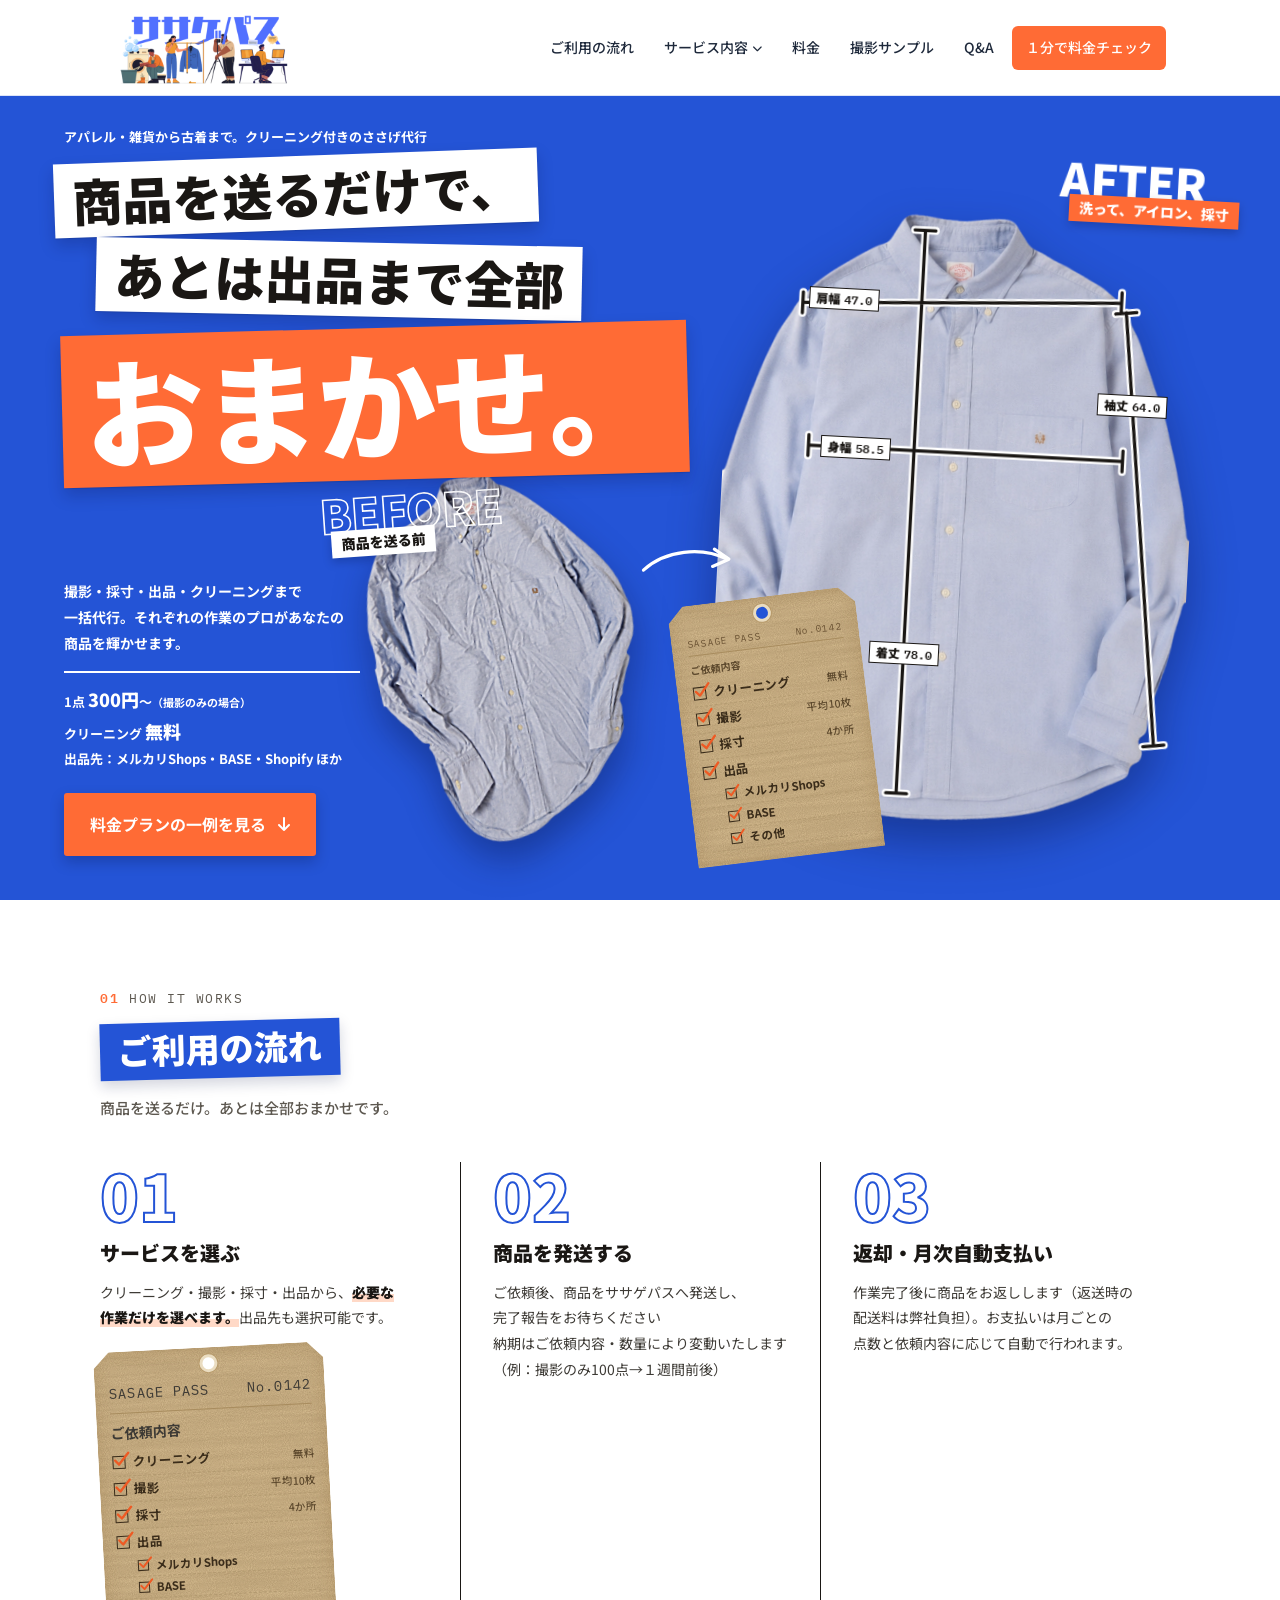
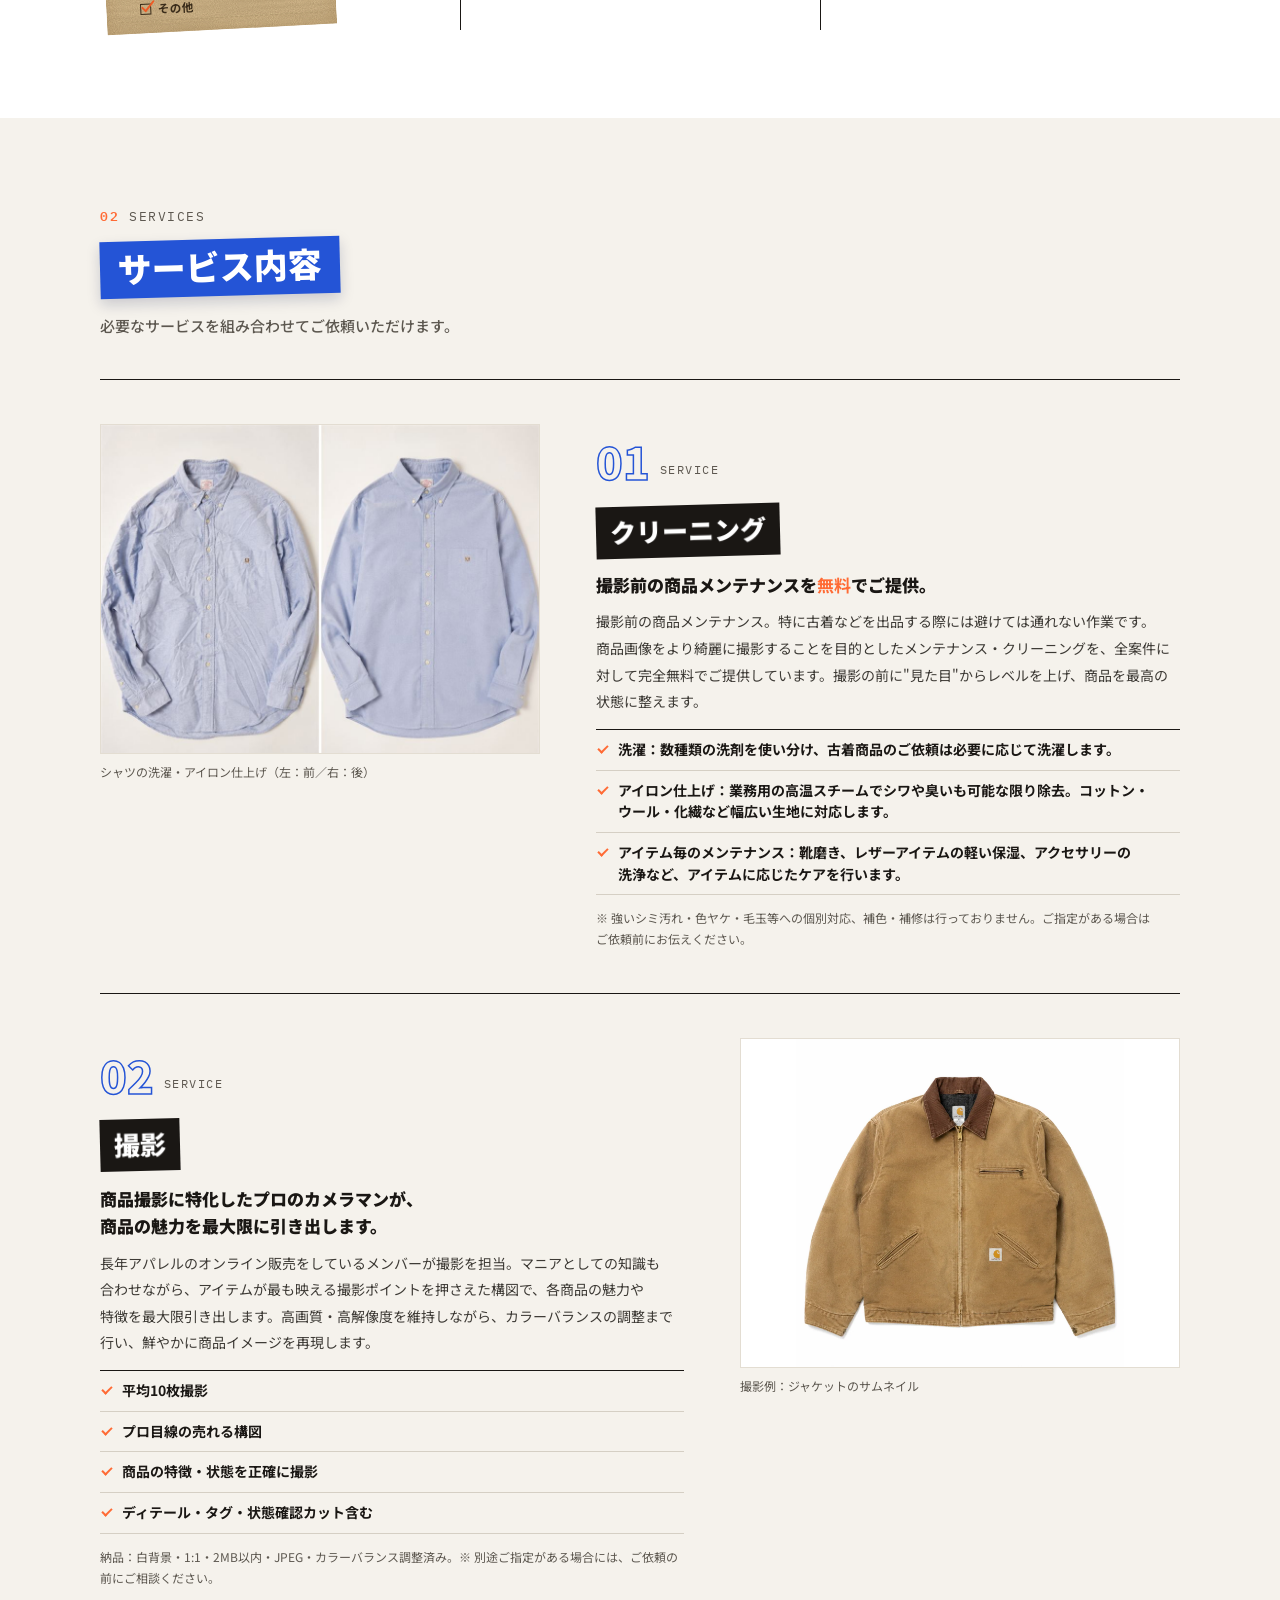
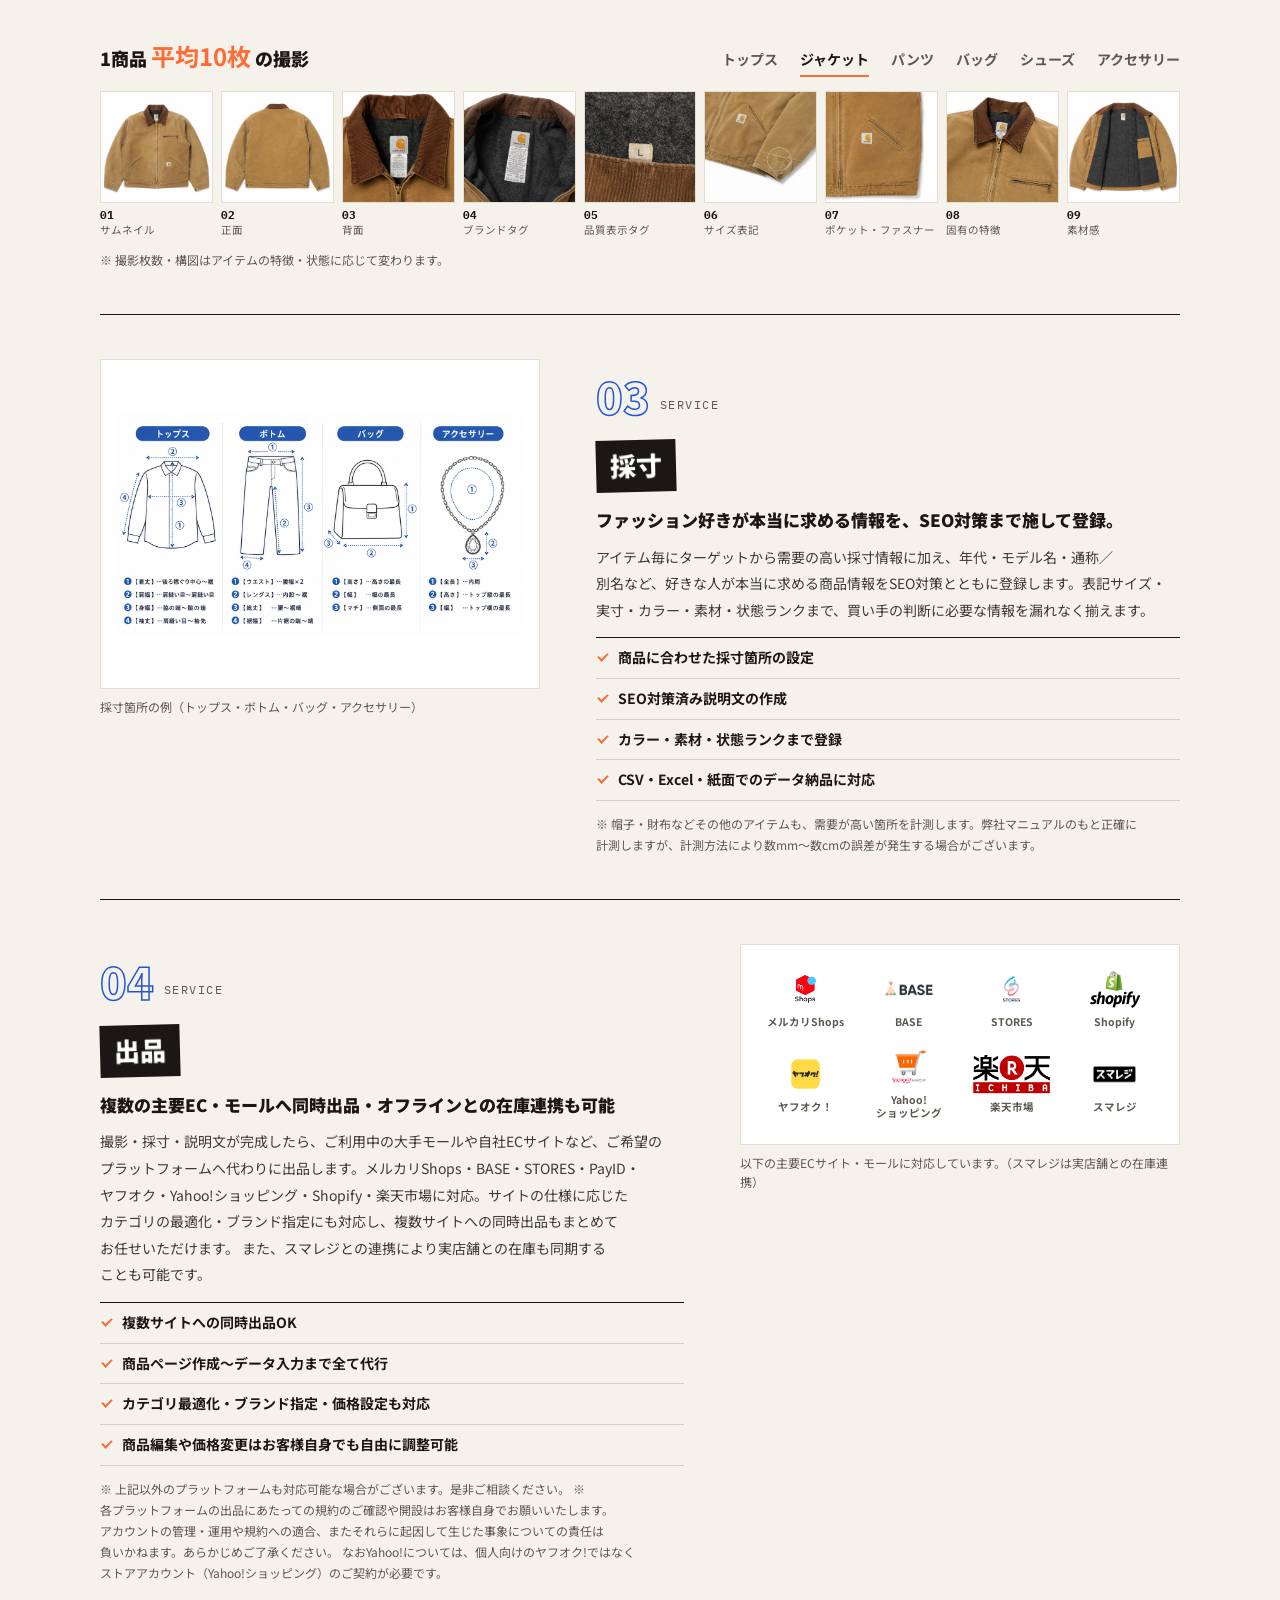
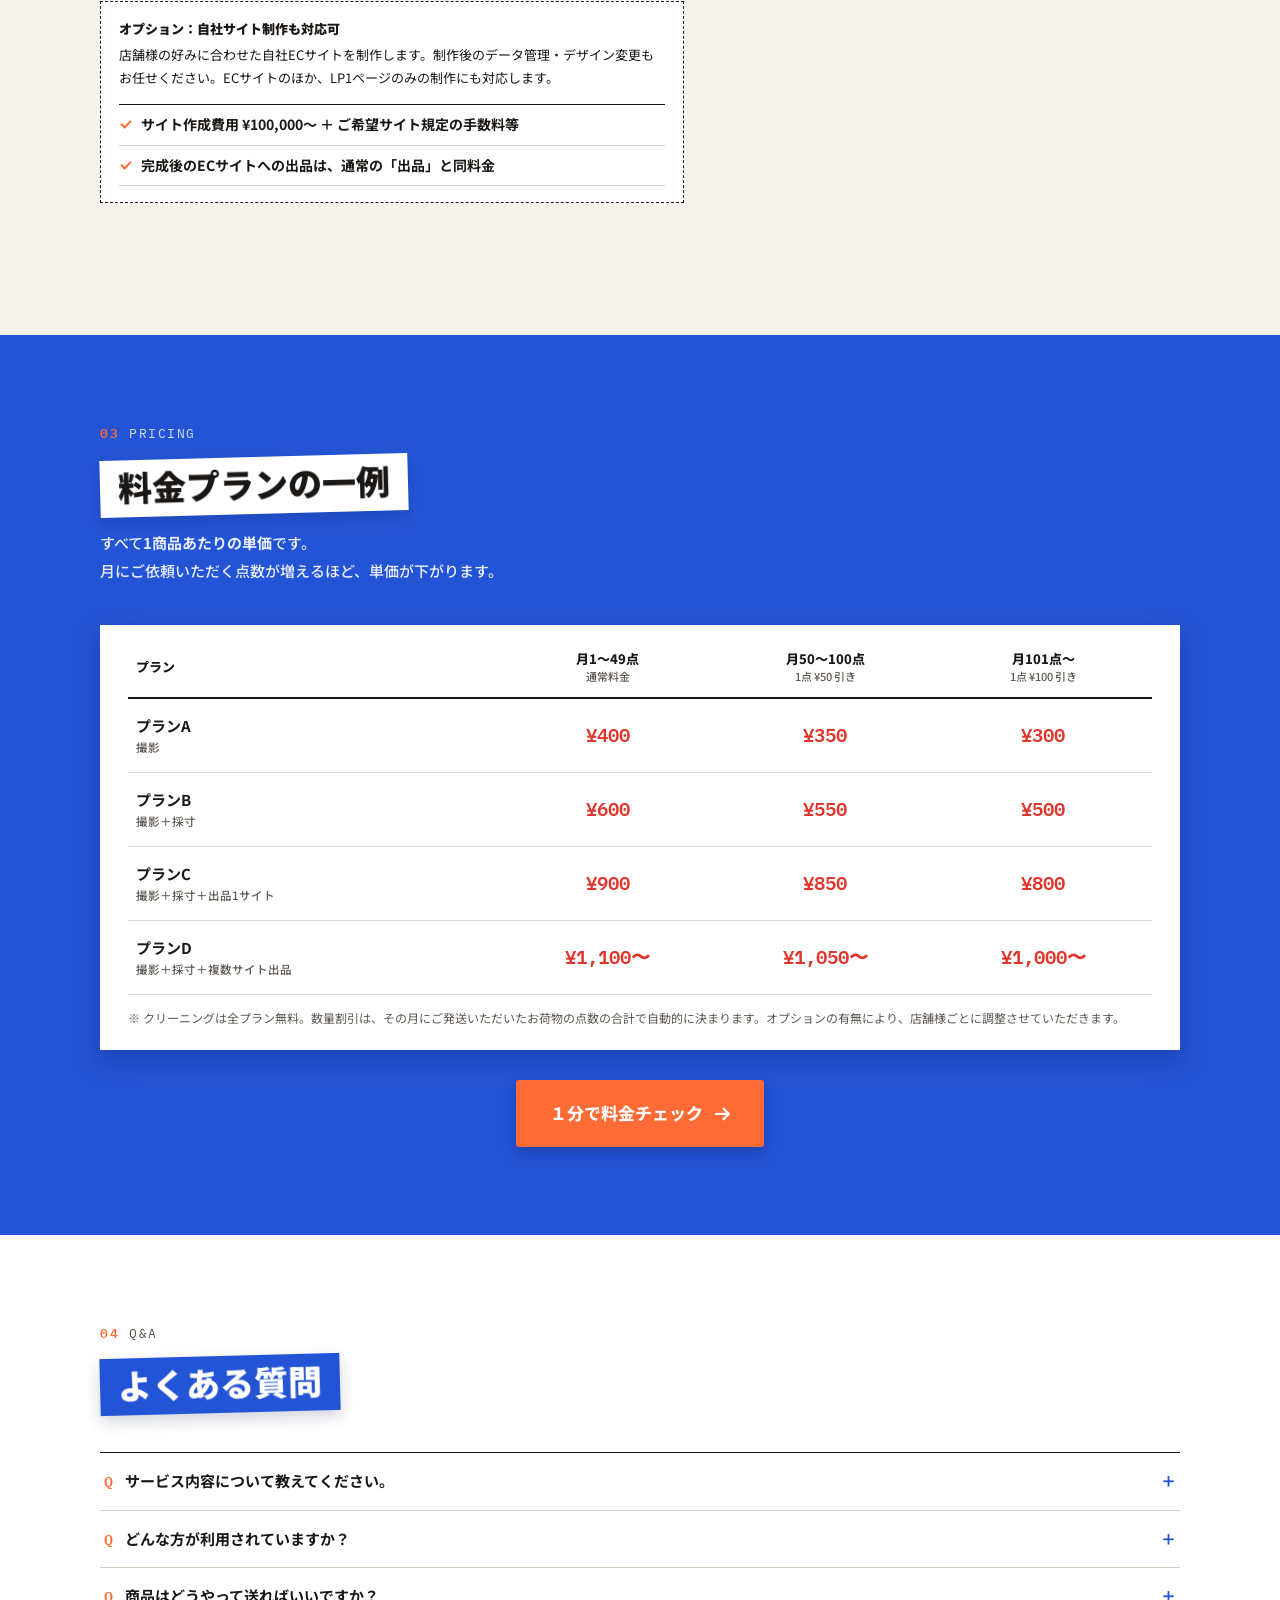
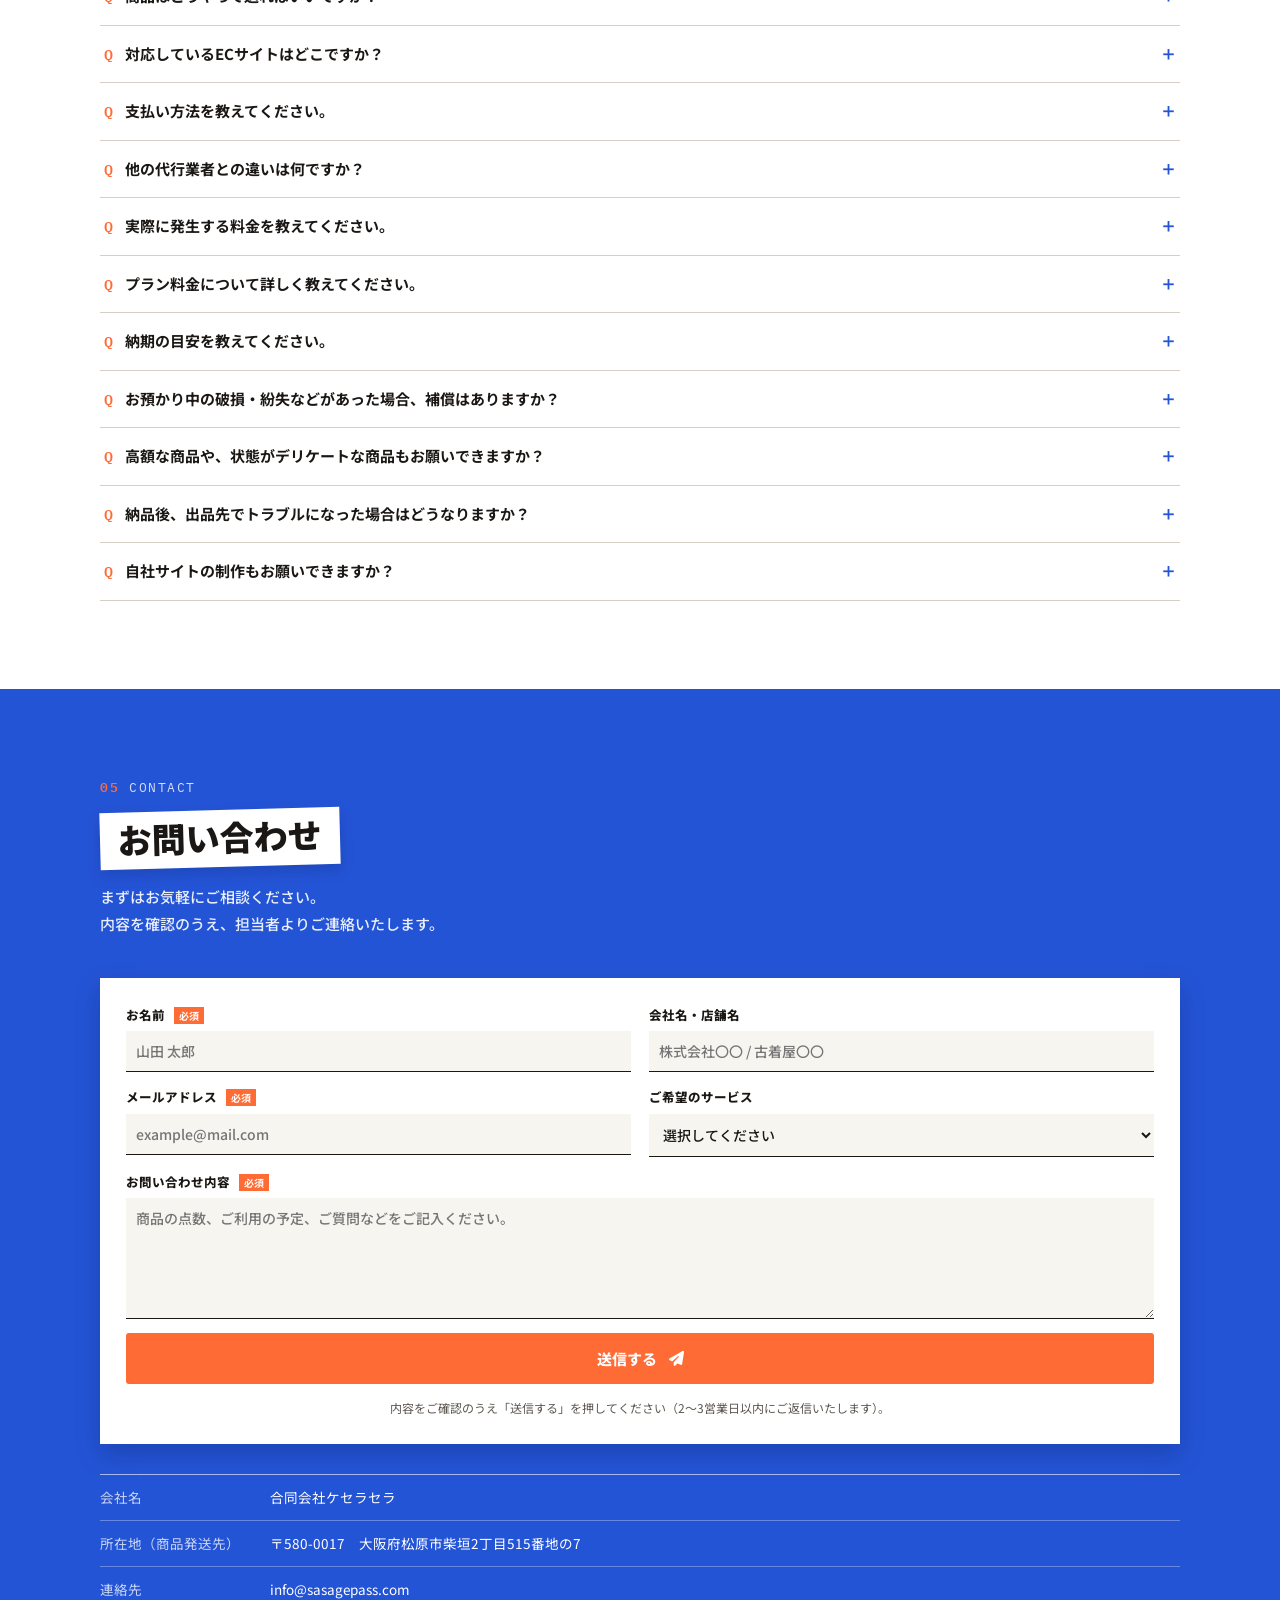
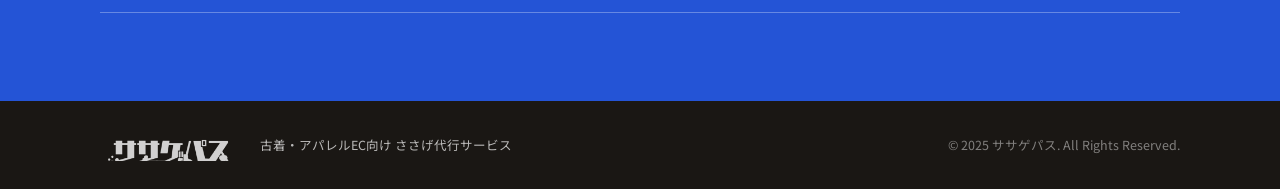
==== commit 6af5e939: "トップページを新しいヒーローとデザインに作り直し、短くする ヒーローを、青い面に切った紙の見出しと、採寸線を引いたシャツの ビフォー・アフター、ご依頼内容の下げ札で見せる形にした。 その下のセクション" ====
--- a/index.html
+++ b/index.html
@@ -12,8 +12,9 @@
 
   <link rel="preconnect" href="https://fonts.googleapis.com">
   <link rel="preconnect" href="https://fonts.gstatic.com" crossorigin>
-  <link href="https://fonts.googleapis.com/css2?family=Noto+Sans+JP:wght@400;500;700;900&display=swap" rel="stylesheet">
+  <link href="https://fonts.googleapis.com/css2?family=Noto+Sans+JP:wght@400;500;700;800;900&family=IBM+Plex+Mono:wght@400;500;600&display=swap" rel="stylesheet">
   <link rel="stylesheet" href="https://cdnjs.cloudflare.com/ajax/libs/font-awesome/6.5.0/css/all.min.css">
+  <link rel="preload" as="image" href="images/hero/after.webp">
   <link rel="stylesheet" href="style.css">
 
   <!-- 計測タグ（IDの設定は /tracking.js の CONFIG で行います） -->
@@ -73,602 +74,305 @@
 
   <!-- ヒーロー -->
   <section class="hero">
-    <div class="container hero-inner">
-      <div class="hero-text">
-        <p class="hero-eyebrow" data-edit-id="hero-eyebrow" data-edit-label="ヒーロー：小見出し" data-edit-type="text">古着・アパレルEC向け ささげ代行サービス</p>
-        <h1 class="hero-title" data-edit-id="hero-title" data-edit-label="ヒーロー：メイン見出し" data-edit-type="richtext">商品を送るだけで、<br>あとは全部<span class="highlight">おまかせ</span>。</h1>
-        <p class="hero-sub" data-edit-id="hero-sub" data-edit-label="ヒーロー：サブテキスト" data-edit-type="richtext">撮影・採寸・出品・クリーニングまで一括代行。<br>それぞれの作業のプロがあなたの商品を輝かせます。</p>
-        <div class="hero-badges">
-          <span class="badge"><i class="fa-solid fa-check"></i> 1点300円〜</span>
-          <span class="badge"><i class="fa-solid fa-check"></i> クリーニング無料</span>
-          <span class="badge"><i class="fa-solid fa-check"></i> 複数EC対応</span>
-        </div>
-        <div class="hero-actions">
-          <a href="#price" class="btn btn-primary btn-lg">料金プランの一例を見る <i class="fa-solid fa-arrow-down"></i></a>
-        </div>
-      </div>
-      <div class="hero-visual">
-        <div class="hero-svc-grid">
-          <a href="#svc-cleaning" class="hero-svc-card">
-            <img src="images/thumbnails/cleaning.jpg" alt="クリーニング">
-          </a>
-          <a href="#svc-photo" class="hero-svc-card">
-            <img src="images/thumbnails/photo.jpg" alt="撮影">
-          </a>
-          <a href="#svc-measurement" class="hero-svc-card">
-            <img src="images/thumbnails/measurement.jpg" alt="採寸">
-          </a>
-          <a href="#svc-listing" class="hero-svc-card">
-            <img src="images/thumbnails/listing.jpg" alt="出品">
-          </a>
-        </div>
+    <div class="hr-wrap">
+      <p class="hr-eyebrow" data-edit-id="hero-eyebrow" data-edit-label="ヒーロー：小見出し" data-edit-type="text">アパレル・雑貨から古着まで。クリーニング付きのささげ代行</p>
+      <h1 class="hr-title">
+        <span class="hr-strip s1" data-edit-id="hero-title-1" data-edit-label="ヒーロー：見出し1枚目（白い紙）" data-edit-type="text">商品を送るだけで、</span>
+        <span class="hr-strip s2" data-edit-id="hero-title-2" data-edit-label="ヒーロー：見出し2枚目（白い紙）" data-edit-type="text">あとは出品まで全部</span>
+        <span class="hr-strip s3" data-edit-id="hero-title-3" data-edit-label="ヒーロー：見出し3枚目（オレンジの紙）" data-edit-type="text">おまかせ。</span>
+      </h1>
+      <div class="hr-stage">
+        <div class="hr-cut before"><img src="images/hero/before.webp" alt="クリーニング前のシャツ" width="1344" height="1886" draggable="false"></div>
+        <div class="hr-cut after">
+          <img src="images/hero/after.webp" alt="洗濯・アイロン後に採寸したシャツ" width="1440" height="1870" draggable="false">
+          <svg viewBox="0 0 720 935" preserveAspectRatio="none" aria-hidden="true"><g fill="none" stroke-linecap="round"><path class="halo" d="M110 148L598 124M110 132v32M598 108v32M130 366H612M130 350v32M612 350v32M292 28V892M276 28h32M276 892h32M606 138L682 798M590 141l32 -4M666 801l32 -4" stroke="#fff" stroke-width="12"/><path class="ln" d="M110 148L598 124M110 132v32M598 108v32M130 366H612M130 350v32M612 350v32M292 28V892M276 28h32M276 892h32M606 138L682 798M590 141l32 -4M666 801l32 -4" stroke="#1A1714" stroke-width="5"/></g></svg>
+          <span class="hr-lbl" style="left:24%;top:14.9%"><em>肩幅</em><span data-edit-id="hero-measure-shoulder" data-edit-label="ヒーロー：採寸の数値（肩幅）" data-edit-type="text">47.0</span></span>
+          <span class="hr-lbl" style="left:28%;top:39.1%"><em>身幅</em><span data-edit-id="hero-measure-width" data-edit-label="ヒーロー：採寸の数値（身幅）" data-edit-type="text">58.5</span></span>
+          <span class="hr-lbl" style="left:40.6%;top:72.5%"><em>着丈</em><span data-edit-id="hero-measure-length" data-edit-label="ヒーロー：採寸の数値（着丈）" data-edit-type="text">78.0</span></span>
+          <span class="hr-lbl" style="left:86.4%;top:30%"><em>袖丈</em><span data-edit-id="hero-measure-sleeve" data-edit-label="ヒーロー：採寸の数値（袖丈）" data-edit-type="text">64.0</span></span>
+        </div>
+        <p class="hr-sticker b"><small>BEFORE</small><span data-edit-id="hero-before-label" data-edit-label="ヒーロー：BEFOREの札" data-edit-type="text">商品を送る前</span></p>
+        <p class="hr-sticker a"><small>AFTER</small><span data-edit-id="hero-after-label" data-edit-label="ヒーロー：AFTERの札" data-edit-type="text">洗って、アイロン、採寸</span></p>
+        <svg class="hr-arrow" viewBox="0 0 110 40" aria-hidden="true"><path d="M6 30C30 8 70 4 98 18" fill="none" stroke="#fff" stroke-width="3.5" stroke-linecap="round"/><path d="M84 7l16 11-18 8" fill="none" stroke="#fff" stroke-width="3.5" stroke-linecap="round" stroke-linejoin="round"/></svg>
+        <div class="kraft-tag hr-tag" aria-label="ご依頼内容の例">
+          <span class="kraft-hole"></span>
+          <p class="kraft-no"><span>SASAGE PASS</span><span>No.0142</span></p>
+          <p class="kraft-ttl">ご依頼内容</p>
+          <ul>
+            <li><span class="cb" aria-hidden="true"><svg viewBox="0 0 20 20"><path d="M3 10.5l4.2 4.6L18 2.5" fill="none" stroke="#EE5A24" stroke-width="2.6" stroke-linecap="round" stroke-linejoin="round"/></svg></span>クリーニング<small>無料</small></li>
+            <li><span class="cb" aria-hidden="true"><svg viewBox="0 0 20 20"><path d="M3 10.5l4.2 4.6L18 2.5" fill="none" stroke="#EE5A24" stroke-width="2.6" stroke-linecap="round" stroke-linejoin="round"/></svg></span>撮影<small>平均10枚</small></li>
+            <li><span class="cb" aria-hidden="true"><svg viewBox="0 0 20 20"><path d="M3 10.5l4.2 4.6L18 2.5" fill="none" stroke="#EE5A24" stroke-width="2.6" stroke-linecap="round" stroke-linejoin="round"/></svg></span>採寸<small>4か所</small></li>
+            <li class="has-sub"><span class="cb" aria-hidden="true"><svg viewBox="0 0 20 20"><path d="M3 10.5l4.2 4.6L18 2.5" fill="none" stroke="#EE5A24" stroke-width="2.6" stroke-linecap="round" stroke-linejoin="round"/></svg></span>出品</li>
+            <li class="sub"><span class="cb" aria-hidden="true"><svg viewBox="0 0 20 20"><path d="M3 10.5l4.2 4.6L18 2.5" fill="none" stroke="#EE5A24" stroke-width="2.6" stroke-linecap="round" stroke-linejoin="round"/></svg></span>メルカリShops</li>
+            <li class="sub"><span class="cb" aria-hidden="true"><svg viewBox="0 0 20 20"><path d="M3 10.5l4.2 4.6L18 2.5" fill="none" stroke="#EE5A24" stroke-width="2.6" stroke-linecap="round" stroke-linejoin="round"/></svg></span>BASE</li>
+            <li class="sub"><span class="cb" aria-hidden="true"><svg viewBox="0 0 20 20"><path d="M3 10.5l4.2 4.6L18 2.5" fill="none" stroke="#EE5A24" stroke-width="2.6" stroke-linecap="round" stroke-linejoin="round"/></svg></span>その他</li>
+          </ul>
+        </div>
+      </div>
+      <div class="hr-foot">
+        <p class="hr-sub" data-edit-id="hero-sub" data-edit-label="ヒーロー：サブテキスト" data-edit-type="richtext">撮影・採寸・出品・クリーニングまで一括代行。それぞれの作業のプロがあなたの商品を輝かせます。</p>
+        <p class="hr-facts">
+          <span class="hr-price" data-edit-id="hero-price" data-edit-label="ヒーロー：料金の行" data-edit-type="richtext">1点 <b>300円</b>〜<small>（撮影のみの場合）</small></span>
+          <span class="hr-clean" data-edit-id="hero-cleaning" data-edit-label="ヒーロー：クリーニングの行" data-edit-type="richtext">クリーニング <b>無料</b></span>
+          <span class="hr-to" data-edit-id="hero-platforms" data-edit-label="ヒーロー：出品先の行" data-edit-type="text">出品先：メルカリShops・BASE・Shopify ほか</span>
+        </p>
+        <a href="#price" class="hr-btn"><span data-edit-id="hero-cta" data-edit-label="ヒーロー：ボタン" data-edit-type="text">料金プランの一例を見る</span> <i class="fa-solid fa-arrow-down"></i></a>
       </div>
     </div>
   </section>
 
-  <!-- ご利用の流れ（横並び） -->
-  <section class="section section-light" id="about">
-    <div class="container">
-      <div class="section-header">
-        <p class="section-label">HOW IT WORKS</p>
-        <h2 class="section-title">ご利用の流れ</h2>
-        <p class="section-desc">商品を送るだけ。あとは全部おまかせです。</p>
-      </div>
-
-      <div class="flow-h">
-
-        <!-- STEP 1 -->
-        <div class="flow-h-step flow-h-step-main" data-step="01">
-          <div class="flow-h-num flow-h-num-orange">STEP <span>01</span></div>
-          <div class="flow-h-icon flow-h-icon-orange"><i class="fa-solid fa-list-check"></i></div>
+  <!-- ご利用の流れ -->
+  <section class="lp-sec lp-white" id="about">
+    <div class="lp-in">
+      <div class="lp-head">
+        <p class="lp-no"><b>01</b>HOW IT WORKS</p>
+        <h2 class="lp-strip">ご利用の流れ</h2>
+        <p class="lp-desc">商品を送るだけ。あとは全部おまかせです。</p>
+      </div>
+      <ol class="lp-flow">
+        <li>
+          <b class="lp-num">01</b>
           <h3 data-edit-id="flow-step1-title" data-edit-label="流れ STEP1：見出し" data-edit-type="text">サービスを選ぶ</h3>
-          <div class="flow-checkboxes">
-            <label class="flow-checkbox checked"><input type="checkbox" checked disabled><i class="fa-solid fa-soap"></i> クリーニング<span class="cb-free">無料</span></label>
-            <label class="flow-checkbox checked"><input type="checkbox" checked disabled><i class="fa-solid fa-camera"></i> 撮影</label>
-            <label class="flow-checkbox checked"><input type="checkbox" checked disabled><i class="fa-solid fa-ruler"></i> 採寸</label>
-            <label class="flow-checkbox checked"><input type="checkbox" checked disabled><i class="fa-solid fa-store"></i> 出品（出品先も選択可能）</label>
-          </div>
-          <p class="flow-select-note"><i class="fa-solid fa-hand-pointer"></i> ご希望の通りにカスタマイズ</p>
-        </div>
-
-        <div class="flow-h-arrow"><i class="fa-solid fa-chevron-right"></i></div>
-
-        <!-- STEP 2 -->
-        <div class="flow-h-step" data-step="02">
-          <div class="flow-h-num">STEP <span>02</span></div>
-          <div class="flow-h-icon"><i class="fa-solid fa-box-open"></i></div>
+          <p data-edit-id="flow-step1-desc" data-edit-label="流れ STEP1：本文" data-edit-type="richtext">クリーニング・撮影・採寸・出品から、<strong>必要な作業だけを選べます。</strong>出品先も選択可能です。</p>
+          <div class="kraft-tag lp-flow-tag" aria-label="ご依頼内容の例">
+          <span class="kraft-hole"></span>
+          <p class="kraft-no"><span>SASAGE PASS</span><span>No.0142</span></p>
+          <p class="kraft-ttl">ご依頼内容</p>
+          <ul>
+            <li><span class="cb" aria-hidden="true"><svg viewBox="0 0 20 20"><path d="M3 10.5l4.2 4.6L18 2.5" fill="none" stroke="#EE5A24" stroke-width="2.6" stroke-linecap="round" stroke-linejoin="round"/></svg></span>クリーニング<small>無料</small></li>
+            <li><span class="cb" aria-hidden="true"><svg viewBox="0 0 20 20"><path d="M3 10.5l4.2 4.6L18 2.5" fill="none" stroke="#EE5A24" stroke-width="2.6" stroke-linecap="round" stroke-linejoin="round"/></svg></span>撮影<small>平均10枚</small></li>
+            <li><span class="cb" aria-hidden="true"><svg viewBox="0 0 20 20"><path d="M3 10.5l4.2 4.6L18 2.5" fill="none" stroke="#EE5A24" stroke-width="2.6" stroke-linecap="round" stroke-linejoin="round"/></svg></span>採寸<small>4か所</small></li>
+            <li class="has-sub"><span class="cb" aria-hidden="true"><svg viewBox="0 0 20 20"><path d="M3 10.5l4.2 4.6L18 2.5" fill="none" stroke="#EE5A24" stroke-width="2.6" stroke-linecap="round" stroke-linejoin="round"/></svg></span>出品</li>
+            <li class="sub"><span class="cb" aria-hidden="true"><svg viewBox="0 0 20 20"><path d="M3 10.5l4.2 4.6L18 2.5" fill="none" stroke="#EE5A24" stroke-width="2.6" stroke-linecap="round" stroke-linejoin="round"/></svg></span>メルカリShops</li>
+            <li class="sub"><span class="cb" aria-hidden="true"><svg viewBox="0 0 20 20"><path d="M3 10.5l4.2 4.6L18 2.5" fill="none" stroke="#EE5A24" stroke-width="2.6" stroke-linecap="round" stroke-linejoin="round"/></svg></span>BASE</li>
+            <li class="sub"><span class="cb" aria-hidden="true"><svg viewBox="0 0 20 20"><path d="M3 10.5l4.2 4.6L18 2.5" fill="none" stroke="#EE5A24" stroke-width="2.6" stroke-linecap="round" stroke-linejoin="round"/></svg></span>その他</li>
+          </ul>
+        </div>
+        </li>
+        <li>
+          <b class="lp-num">02</b>
           <h3 data-edit-id="flow-step2-title" data-edit-label="流れ STEP2：見出し" data-edit-type="text">商品を発送する</h3>
-          <p data-edit-id="flow-step2-desc" data-edit-label="流れ STEP2：本文" data-edit-type="richtext">ご依頼後、商品をササゲパスへ発送し、完了報告をお待ちください<br><br>納期はご依頼内容・数量により変動いたします<br>（例：撮影のみ100点→１週間前後）</p>
-        </div>
-
-        <div class="flow-h-arrow"><i class="fa-solid fa-chevron-right"></i></div>
-
-        <!-- STEP 3 -->
-        <div class="flow-h-step" data-step="03">
-          <div class="flow-h-num">STEP <span>03</span></div>
-          <div class="flow-h-icon"><i class="fa-solid fa-rotate-left"></i></div>
+          <p data-edit-id="flow-step2-desc" data-edit-label="流れ STEP2：本文" data-edit-type="richtext">ご依頼後、商品をササゲパスへ発送し、完了報告をお待ちください<br>納期はご依頼内容・数量により変動いたします<br>（例：撮影のみ100点→１週間前後）</p>
+        </li>
+        <li>
+          <b class="lp-num">03</b>
           <h3 data-edit-id="flow-step3-title" data-edit-label="流れ STEP3：見出し" data-edit-type="text">返却・月次自動支払い</h3>
           <p data-edit-id="flow-step3-desc" data-edit-label="流れ STEP3：本文" data-edit-type="text">作業完了後に商品をお返しします（返送時の配送料は弊社負担）。お支払いは月ごとの点数と依頼内容に応じて自動で行われます。</p>
-        </div>
-
-      </div>
+        </li>
+      </ol>
     </div>
   </section>
 
   <!-- サービス内容 -->
-  <section class="section section-features" id="features">
-    <div class="container">
-      <div class="section-header">
-        <p class="section-label">SERVICES</p>
-        <h2 class="section-title">サービス内容</h2>
-        <p class="section-desc">必要なサービスを組み合わせてご依頼いただけます。</p>
-      </div>
-    </div>
-
-    <!-- クリーニング -->
-    <div class="svc-bg-wrap" id="svc-cleaning">
-      <div class="container">
-      <img src="images/headings/cleaning.webp" alt="クリーニング" class="svc-heading-img" loading="lazy" draggable="false">
-      <div class="svc-detail">
-        <div class="svc-detail-body">
-          <div class="svc-detail-header">
-            <div class="svc-detail-icon-wrap"><i class="fa-solid fa-soap"></i></div>
-            <div>
-              <p class="svc-detail-label">SERVICE 01</p>
-              <p class="svc-detail-catch" data-edit-id="svc-cleaning-catch" data-edit-label="クリーニング：キャッチコピー" data-edit-type="richtext">撮影前の商品メンテナンスを<strong>無料</strong>でご提供。</p>
-            </div>
-          </div>
-          <p class="svc-detail-desc" data-edit-id="svc-cleaning-desc" data-edit-label="クリーニング：説明文" data-edit-type="text">撮影前の商品メンテナンス。特に古着などを出品する際には避けては通れない作業です。
+  <section class="lp-sec lp-paper" id="features">
+    <div class="lp-in">
+      <div class="lp-head">
+        <p class="lp-no"><b>02</b>SERVICES</p>
+        <h2 class="lp-strip">サービス内容</h2>
+        <p class="lp-desc">必要なサービスを組み合わせてご依頼いただけます。</p>
+      </div>
+
+      <article class="lp-svc" id="svc-cleaning">
+        <figure class="lp-svc-media">
+          <div class="lp-frame"><img class="cover" src="images/steps/iron.jpg" alt="アイロン仕上げ Before/After" loading="lazy" draggable="false"></div>
+          <figcaption data-edit-id="svc-cleaning-caption" data-edit-label="サービス01：画像の説明" data-edit-type="text">シャツの洗濯・アイロン仕上げ（左：前／右：後）</figcaption>
+        </figure>
+        <div class="lp-svc-body">
+          <p class="lp-svc-no"><b>01</b>SERVICE</p>
+          <h3 class="lp-svc-name">クリーニング</h3>
+          <p class="lp-svc-catch" data-edit-id="svc-cleaning-catch" data-edit-label="クリーニング：キャッチコピー" data-edit-type="richtext">撮影前の商品メンテナンスを<strong>無料</strong>でご提供。</p>
+          <p class="lp-svc-desc" data-edit-id="svc-cleaning-desc" data-edit-label="クリーニング：説明文" data-edit-type="text">撮影前の商品メンテナンス。特に古着などを出品する際には避けては通れない作業です。
 商品画像をより綺麗に撮影することを目的としたメンテナンス・クリーニングを、全案件に対して完全無料でご提供しています。撮影の前に"見た目"からレベルを上げ、商品を最高の状態に整えます。</p>
-          <div class="svc-substeps">
-            <div class="svc-substep">
-              <div class="svc-substep-img"><img src="images/steps/wash.jpg" alt="洗濯 Before/After" loading="lazy" draggable="false"></div>
-              <div class="svc-substep-body">
-                <p class="svc-substep-num">STEP 1</p>
-                <h4 class="svc-substep-title" data-edit-id="svc-cleaning-sub1-title" data-edit-label="クリーニング STEP1：見出し" data-edit-type="text">洗濯</h4>
-                <p class="svc-substep-desc" data-edit-id="svc-cleaning-sub1-desc" data-edit-label="クリーニング STEP1：説明" data-edit-type="text">数種類の洗剤を使い分け、古着商品のご依頼は必要に応じて洗濯します。</p>
-              </div>
-            </div>
-            <div class="svc-substep">
-              <div class="svc-substep-img"><img src="images/steps/iron.jpg" alt="アイロン仕上げ Before/After" loading="lazy" draggable="false"></div>
-              <div class="svc-substep-body">
-                <p class="svc-substep-num">STEP 2</p>
-                <h4 class="svc-substep-title" data-edit-id="svc-cleaning-sub2-title" data-edit-label="クリーニング STEP2：見出し" data-edit-type="text">アイロン仕上げ</h4>
-                <p class="svc-substep-desc" data-edit-id="svc-cleaning-sub2-desc" data-edit-label="クリーニング STEP2：説明" data-edit-type="text">業務用の高温スチームでシワや臭いも可能な限り除去。コットン・ウール・化繊など幅広い生地に対応します。</p>
-              </div>
-            </div>
-            <div class="svc-substep">
-              <div class="svc-substep-img"><img src="images/steps/maintenance.jpg" alt="アイテム毎のメンテナンス Before/After" loading="lazy" draggable="false"></div>
-              <div class="svc-substep-body">
-                <p class="svc-substep-num">STEP 3</p>
-                <h4 class="svc-substep-title" data-edit-id="svc-cleaning-sub3-title" data-edit-label="クリーニング STEP3：見出し" data-edit-type="text">アイテム毎のメンテナンス</h4>
-                <p class="svc-substep-desc" data-edit-id="svc-cleaning-sub3-desc" data-edit-label="クリーニング STEP3：説明" data-edit-type="text">靴磨き、レザーアイテムの軽い保湿、アクセサリーの洗浄など、アイテムに応じたケアを行います。</p>
-              </div>
-            </div>
-          </div>
-          <p class="svc-note" data-edit-id="svc-cleaning-note" data-edit-label="クリーニング：注記" data-edit-type="text">※ 強いシミ汚れ・色ヤケ・毛玉等への個別対応、補色・補修は行っておりません。ご指定がある場合はご依頼前にお伝えください。</p>
-        </div>
-      </div>
-      </div>
-    </div>
-
-    <!-- 撮影 -->
-    <div class="svc-bg-wrap" id="svc-photo">
-      <div class="container">
-      <img src="images/headings/photo.webp" alt="撮影" class="svc-heading-img" loading="lazy" draggable="false">
-      <div class="svc-detail svc-detail-reverse">
-        <div class="svc-detail-body">
-          <div class="svc-detail-header">
-            <div class="svc-detail-icon-wrap" style="background:var(--navy)"><i class="fa-solid fa-camera"></i></div>
-            <div>
-              <p class="svc-detail-label">SERVICE 02</p>
-              <p class="svc-detail-catch" data-edit-id="svc-photo-catch" data-edit-label="撮影：キャッチコピー" data-edit-type="text">商品撮影に特化したプロのカメラマンが、商品の魅力を最大限に引き出します。</p>
-            </div>
-          </div>
-          <p class="svc-detail-desc" data-edit-id="svc-photo-desc" data-edit-label="撮影：説明文" data-edit-type="text">長年アパレルのオンライン販売をしているメンバーが撮影を担当。マニアとしての知識も合わせながら、アイテムが最も映える撮影ポイントを押さえた構図で、各商品の魅力や特徴を最大限引き出します。高画質・高解像度を維持しながら、カラーバランスの調整まで行い、鮮やかに商品イメージを再現します。</p>
-          <ul class="svc-detail-points" data-edit-id="svc-photo-points" data-edit-label="撮影：ポイント一覧（1行1項目）" data-edit-type="list">
-            <li><i class="fa-solid fa-circle-check"></i> 基本5〜10枚撮影</li>
+          <ul class="lp-ruled">
+            <li><b data-edit-id="svc-cleaning-sub1-title" data-edit-label="クリーニング STEP1：見出し" data-edit-type="text">洗濯</b>：<span data-edit-id="svc-cleaning-sub1-desc" data-edit-label="クリーニング STEP1：説明" data-edit-type="text">数種類の洗剤を使い分け、古着商品のご依頼は必要に応じて洗濯します。</span></li>
+            <li><b data-edit-id="svc-cleaning-sub2-title" data-edit-label="クリーニング STEP2：見出し" data-edit-type="text">アイロン仕上げ</b>：<span data-edit-id="svc-cleaning-sub2-desc" data-edit-label="クリーニング STEP2：説明" data-edit-type="text">業務用の高温スチームでシワや臭いも可能な限り除去。コットン・ウール・化繊など幅広い生地に対応します。</span></li>
+            <li><b data-edit-id="svc-cleaning-sub3-title" data-edit-label="クリーニング STEP3：見出し" data-edit-type="text">アイテム毎のメンテナンス</b>：<span data-edit-id="svc-cleaning-sub3-desc" data-edit-label="クリーニング STEP3：説明" data-edit-type="text">靴磨き、レザーアイテムの軽い保湿、アクセサリーの洗浄など、アイテムに応じたケアを行います。</span></li>
+          </ul>
+          <p class="lp-note" data-edit-id="svc-cleaning-note" data-edit-label="クリーニング：注記" data-edit-type="text">※ 強いシミ汚れ・色ヤケ・毛玉等への個別対応、補色・補修は行っておりません。ご指定がある場合はご依頼前にお伝えください。</p>
+        </div>
+      </article>
+
+      <article class="lp-svc rev" id="svc-photo">
+        <figure class="lp-svc-media">
+          <div class="lp-frame"><img src="images/samples/jacket-1.webp" alt="撮影例：ジャケットのサムネイル" loading="lazy" draggable="false"></div>
+          <figcaption data-edit-id="svc-photo-caption" data-edit-label="サービス02：画像の説明" data-edit-type="text">撮影例：ジャケットのサムネイル</figcaption>
+        </figure>
+        <div class="lp-svc-body">
+          <p class="lp-svc-no"><b>02</b>SERVICE</p>
+          <h3 class="lp-svc-name">撮影</h3>
+          <p class="lp-svc-catch" data-edit-id="svc-photo-catch" data-edit-label="撮影：キャッチコピー" data-edit-type="text">商品撮影に特化したプロのカメラマンが、商品の魅力を最大限に引き出します。</p>
+          <p class="lp-svc-desc" data-edit-id="svc-photo-desc" data-edit-label="撮影：説明文" data-edit-type="text">長年アパレルのオンライン販売をしているメンバーが撮影を担当。マニアとしての知識も合わせながら、アイテムが最も映える撮影ポイントを押さえた構図で、各商品の魅力や特徴を最大限引き出します。高画質・高解像度を維持しながら、カラーバランスの調整まで行い、鮮やかに商品イメージを再現します。</p>
+          <ul class="lp-ruled" data-edit-id="svc-photo-points" data-edit-label="撮影：ポイント一覧（1行1項目）" data-edit-type="list">
+            <li><i class="fa-solid fa-circle-check"></i> 平均10枚撮影</li>
             <li><i class="fa-solid fa-circle-check"></i> プロ目線の売れる構図</li>
             <li><i class="fa-solid fa-circle-check"></i> 商品の特徴・状態を正確に撮影</li>
             <li><i class="fa-solid fa-circle-check"></i> ディテール・タグ・状態確認カット含む</li>
           </ul>
-          <div class="svc-spec-strip">
-            <p class="svc-spec-label"><i class="fa-solid fa-file-image"></i> 基本納品フォーマット（指定なしお任せの場合）</p>
-            <div class="svc-spec-samples">
-              <div class="svc-spec-sample-img"><img src="images/steps/format-shoes.jpg" alt="納品フォーマットサンプル：シューズ" loading="lazy" draggable="false"></div>
-              <div class="svc-spec-sample-img"><img src="images/steps/format-tshirt.jpg" alt="納品フォーマットサンプル：Tシャツ" loading="lazy" draggable="false"></div>
-              <div class="svc-spec-sample-img"><img src="images/steps/format-accessory.jpg" alt="納品フォーマットサンプル：アクセサリー" loading="lazy" draggable="false"></div>
+          <p class="lp-note"><span data-edit-id="svc-photo-format" data-edit-label="撮影：納品フォーマット" data-edit-type="text">納品：白背景・1:1・2MB以内・JPEG・カラーバランス調整済み。</span><span data-edit-id="svc-photo-note" data-edit-label="撮影：注記" data-edit-type="text">※ 別途ご指定がある場合には、ご依頼の前にご相談ください。</span></p>
+        </div>
+      </article>
+      <div class="lp-svc-gal">
+        <div class="lp-gal" id="gallery">
+          <div class="lp-gal-top">
+            <p class="lp-gal-lead">1商品 <b>平均10枚</b> の撮影</p>
+            <div class="lp-tabs" role="tablist" aria-label="撮影サンプルのアイテム">
+              <button type="button" role="tab" class="lp-tab" data-category="tops" aria-selected="false">トップス</button>
+              <button type="button" role="tab" class="lp-tab on" data-category="jacket" aria-selected="true">ジャケット</button>
+              <button type="button" role="tab" class="lp-tab" data-category="pants" aria-selected="false">パンツ</button>
+              <button type="button" role="tab" class="lp-tab" data-category="bag" aria-selected="false">バッグ</button>
+              <button type="button" role="tab" class="lp-tab" data-category="shoes" aria-selected="false">シューズ</button>
+              <button type="button" role="tab" class="lp-tab" data-category="accessory" aria-selected="false">アクセサリー</button>
             </div>
-            <div class="svc-spec-chips">
-              <span class="svc-spec-chip">白背景</span>
-              <span class="svc-spec-chip">アスペクト比 1:1</span>
-              <span class="svc-spec-chip">2MB以内</span>
-              <span class="svc-spec-chip">JPEG</span>
-              <span class="svc-spec-chip">カラーバランス調整済み</span>
-            </div>
-          </div>
-          <p class="svc-note" data-edit-id="svc-photo-note" data-edit-label="撮影：注記" data-edit-type="text">※ 別途ご指定がある場合には、ご依頼の前にご相談ください。</p>
-        </div>
-      </div>
-
-      <!-- ▼ 撮影サンプルギャラリー（撮影直下） -->
-      <div class="gallery-inline" id="gallery">
-        <div class="gallery-info-banner">
-          <div class="gallery-info-main">
-            <i class="fa-solid fa-camera-retro"></i>
-            <span>1商品 <strong>5〜10枚</strong> の撮影</span>
-          </div>
-          <div class="gallery-info-shots">
-            <span>①サムネイル</span>
-            <span>②正面</span>
-            <span>③背面</span>
-            <span>④ブランドタグ</span>
-            <span>⑤品質表示タグ</span>
-            <span>⑥サイズ表記</span>
-            <span class="gallery-shots-break"></span>
-            <span>⑦ポケット・ファスナーなど</span>
-            <span>⑧その他固有の特徴</span>
-            <span>⑨素材感を示すカット</span>
-            <span>⑩汚れやダメージなど</span>
-          </div>
-        </div>
-        <p class="gallery-note"><i class="fa-solid fa-circle-info"></i> ※ ５〜１０枚の中で撮影枚数・構図はアイテムの特徴・状態に応じて変わります。</p>
-
-        <!-- トップス -->
-        <div class="gallery-block">
-          <p class="gallery-block-label">トップス</p>
-          <div class="gallery-shot-row">
-            <div class="gallery-shot-wrap"><span class="shot-num">①</span><img src="images/samples/shirt-1.webp" alt="トップス①" loading="lazy"></div>
-            <div class="gallery-shot-wrap"><span class="shot-num">②</span><img src="images/samples/shirt-2.webp" alt="トップス②" loading="lazy"></div>
-            <div class="gallery-shot-wrap"><span class="shot-num">③</span><img src="images/samples/shirt-3.webp" alt="トップス③" loading="lazy"></div>
-            <div class="gallery-shot-wrap"><span class="shot-num">④</span><img src="images/samples/shirt-4.webp" alt="トップス④" loading="lazy"></div>
-            <div class="gallery-shot-wrap"><span class="shot-num">⑤</span><img src="images/samples/shirt-5.webp" alt="トップス⑤" loading="lazy"></div>
-            <div class="gallery-shot-wrap"><span class="shot-num">⑥</span><img src="images/samples/shirt-6.webp" alt="トップス⑥" loading="lazy"></div>
-            <div class="gallery-shot-wrap"><span class="shot-num">⑦</span><img src="images/samples/shirt-7.webp" alt="トップス⑦" loading="lazy"></div>
-            <div class="gallery-shot-wrap"><span class="shot-num">⑧</span><img src="images/samples/shirt-8.webp" alt="トップス⑧" loading="lazy"></div>
-            <div class="gallery-shot-wrap"><span class="shot-num">⑨</span><img src="images/samples/shirt-9.webp" alt="トップス⑨" loading="lazy"></div>
-          </div>
-        </div>
-
-        <!-- ジャケット -->
-        <div class="gallery-block">
-          <p class="gallery-block-label">ジャケット</p>
-          <div class="gallery-shot-row">
-            <div class="gallery-shot-wrap"><span class="shot-num">①</span><img src="images/samples/jacket-1.webp" alt="ジャケット①" loading="lazy"></div>
-            <div class="gallery-shot-wrap"><span class="shot-num">②</span><img src="images/samples/jacket-2.webp" alt="ジャケット②" loading="lazy"></div>
-            <div class="gallery-shot-wrap"><span class="shot-num">③</span><img src="images/samples/jacket-3.webp" alt="ジャケット③" loading="lazy"></div>
-            <div class="gallery-shot-wrap"><span class="shot-num">④</span><img src="images/samples/jacket-4.webp" alt="ジャケット④" loading="lazy"></div>
-            <div class="gallery-shot-wrap"><span class="shot-num">⑤</span><img src="images/samples/jacket-5.webp" alt="ジャケット⑤" loading="lazy"></div>
-            <div class="gallery-shot-wrap"><span class="shot-num">⑥</span><img src="images/samples/jacket-6.webp" alt="ジャケット⑥" loading="lazy"></div>
-            <div class="gallery-shot-wrap"><span class="shot-num">⑦</span><img src="images/samples/jacket-7.webp" alt="ジャケット⑦" loading="lazy"></div>
-            <div class="gallery-shot-wrap"><span class="shot-num">⑧</span><img src="images/samples/jacket-8.webp" alt="ジャケット⑧" loading="lazy"></div>
-            <div class="gallery-shot-wrap"><span class="shot-num">⑨</span><img src="images/samples/jacket-9.webp" alt="ジャケット⑨" loading="lazy"></div>
-          </div>
-        </div>
-
-        <!-- パンツ -->
-        <div class="gallery-block">
-          <p class="gallery-block-label">パンツ</p>
-          <div class="gallery-shot-row">
-            <div class="gallery-shot-wrap"><span class="shot-num">①</span><img src="images/samples/pants-1.webp" alt="パンツ①" loading="lazy"></div>
-            <div class="gallery-shot-wrap"><span class="shot-num">②</span><img src="images/samples/pants-2.webp" alt="パンツ②" loading="lazy"></div>
-            <div class="gallery-shot-wrap"><span class="shot-num">③</span><img src="images/samples/pants-3.webp" alt="パンツ③" loading="lazy"></div>
-            <div class="gallery-shot-wrap"><span class="shot-num">④</span><img src="images/samples/pants-4.webp" alt="パンツ④" loading="lazy"></div>
-            <div class="gallery-shot-wrap"><span class="shot-num">⑤</span><img src="images/samples/pants-5.webp" alt="パンツ⑤" loading="lazy"></div>
-            <div class="gallery-shot-wrap"><span class="shot-num">⑥</span><img src="images/samples/pants-6.webp" alt="パンツ⑥" loading="lazy"></div>
-            <div class="gallery-shot-wrap"><span class="shot-num">⑦</span><img src="images/samples/pants-7.webp" alt="パンツ⑦" loading="lazy"></div>
-            <div class="gallery-shot-wrap"><span class="shot-num">⑧</span><img src="images/samples/pants-8.webp" alt="パンツ⑧" loading="lazy"></div>
-            <div class="gallery-shot-wrap"><span class="shot-num">⑨</span><img src="images/samples/pants-9.webp" alt="パンツ⑨" loading="lazy"></div>
-            <div class="gallery-shot-wrap"><span class="shot-num">⑩</span><img src="images/samples/pants-10.webp" alt="パンツ⑩" loading="lazy"></div>
-          </div>
-        </div>
-
-        <!-- バッグ -->
-        <div class="gallery-block">
-          <p class="gallery-block-label">バッグ</p>
-          <div class="gallery-shot-row">
-            <div class="gallery-shot-wrap"><span class="shot-num">①</span><img src="images/samples/bag-1.webp" alt="バッグ①" loading="lazy"></div>
-            <div class="gallery-shot-wrap"><span class="shot-num">②</span><img src="images/samples/bag-2.webp" alt="バッグ②" loading="lazy"></div>
-            <div class="gallery-shot-wrap"><span class="shot-num">③</span><img src="images/samples/bag-3.webp" alt="バッグ③" loading="lazy"></div>
-            <div class="gallery-shot-wrap"><span class="shot-num">④</span><img src="images/samples/bag-4.webp" alt="バッグ④" loading="lazy"></div>
-            <div class="gallery-shot-wrap"><span class="shot-num">⑤</span><img src="images/samples/bag-5.webp" alt="バッグ⑤" loading="lazy"></div>
-            <div class="gallery-shot-wrap"><span class="shot-num">⑥</span><img src="images/samples/bag-6.webp" alt="バッグ⑥" loading="lazy"></div>
-            <div class="gallery-shot-wrap"><span class="shot-num">⑦</span><img src="images/samples/bag-7.webp" alt="バッグ⑦" loading="lazy"></div>
-            <div class="gallery-shot-wrap"><span class="shot-num">⑧</span><img src="images/samples/bag-8.webp" alt="バッグ⑧" loading="lazy"></div>
-            <div class="gallery-shot-wrap"><span class="shot-num">⑨</span><img src="images/samples/bag-9.webp" alt="バッグ⑨" loading="lazy"></div>
-          </div>
-        </div>
-
-        <!-- シューズ -->
-        <div class="gallery-block">
-          <p class="gallery-block-label">シューズ</p>
-          <div class="gallery-shot-row">
-            <div class="gallery-shot-wrap"><span class="shot-num">①</span><img src="images/samples/shoes-1.webp" alt="シューズ①" loading="lazy"></div>
-            <div class="gallery-shot-wrap"><span class="shot-num">②</span><img src="images/samples/shoes-2.webp" alt="シューズ②" loading="lazy"></div>
-            <div class="gallery-shot-wrap"><span class="shot-num">③</span><img src="images/samples/shoes-3.webp" alt="シューズ③" loading="lazy"></div>
-            <div class="gallery-shot-wrap"><span class="shot-num">④</span><img src="images/samples/shoes-4.webp" alt="シューズ④" loading="lazy"></div>
-            <div class="gallery-shot-wrap"><span class="shot-num">⑤</span><img src="images/samples/shoes-5.webp" alt="シューズ⑤" loading="lazy"></div>
-            <div class="gallery-shot-wrap"><span class="shot-num">⑥</span><img src="images/samples/shoes-6.webp" alt="シューズ⑥" loading="lazy"></div>
-            <div class="gallery-shot-wrap"><span class="shot-num">⑦</span><img src="images/samples/shoes-7.webp" alt="シューズ⑦" loading="lazy"></div>
-            <div class="gallery-shot-wrap"><span class="shot-num">⑧</span><img src="images/samples/shoes-8.webp" alt="シューズ⑧" loading="lazy"></div>
-            <div class="gallery-shot-wrap"><span class="shot-num">⑨</span><img src="images/samples/shoes-9.webp" alt="シューズ⑨" loading="lazy"></div>
-          </div>
-        </div>
-
-        <!-- アクセサリー -->
-        <div class="gallery-block">
-          <p class="gallery-block-label">アクセサリー</p>
-          <div class="gallery-shot-row">
-            <div class="gallery-shot-wrap"><span class="shot-num">①</span><img src="images/samples/accessory-1.webp" alt="アクセサリー①" loading="lazy"></div>
-            <div class="gallery-shot-wrap"><span class="shot-num">②</span><img src="images/samples/accessory-2.webp" alt="アクセサリー②" loading="lazy"></div>
-            <div class="gallery-shot-wrap"><span class="shot-num">③</span><img src="images/samples/accessory-3.webp" alt="アクセサリー③" loading="lazy"></div>
-            <div class="gallery-shot-wrap"><span class="shot-num">④</span><img src="images/samples/accessory-4.webp" alt="アクセサリー④" loading="lazy"></div>
-            <div class="gallery-shot-wrap"><span class="shot-num">⑤</span><img src="images/samples/accessory-5.webp" alt="アクセサリー⑤" loading="lazy"></div>
-            <div class="gallery-shot-wrap"><span class="shot-num">⑥</span><img src="images/samples/accessory-6.webp" alt="アクセサリー⑥" loading="lazy"></div>
-            <div class="gallery-shot-wrap"><span class="shot-num">⑦</span><img src="images/samples/accessory-7.webp" alt="アクセサリー⑦" loading="lazy"></div>
-            <div class="gallery-shot-wrap"><span class="shot-num">⑧</span><img src="images/samples/accessory-8.webp" alt="アクセサリー⑧" loading="lazy"></div>
-          </div>
-        </div>
-
-      </div>
-      </div>
-    </div>
-
-    <!-- 採寸 -->
-    <div class="svc-bg-wrap" id="svc-measurement">
-      <div class="container">
-      <img src="images/headings/measurement.webp" alt="採寸" class="svc-heading-img" loading="lazy" draggable="false">
-      <div class="svc-detail">
-        <div class="svc-detail-body">
-          <div class="svc-detail-header">
-            <div class="svc-detail-icon-wrap" style="background:#2c6e49"><i class="fa-solid fa-ruler"></i></div>
-            <div>
-              <p class="svc-detail-label">SERVICE 03</p>
-              <p class="svc-detail-catch" data-edit-id="svc-measurement-catch" data-edit-label="採寸：キャッチコピー" data-edit-type="text">ファッション好きが本当に求める情報を、SEO対策まで施して登録。</p>
-            </div>
-          </div>
-          <p class="svc-detail-desc" data-edit-id="svc-measurement-desc" data-edit-label="採寸：説明文" data-edit-type="text">アイテム毎にターゲットから需要の高い採寸情報に加え、年代・モデル名・通称／別名など、好きな人が本当に求める商品情報をSEO対策とともに登録します。表記サイズ・実寸・カラー・素材・状態ランクまで、買い手の判断に必要な情報を漏れなく揃えます。</p>
-          <ul class="svc-detail-points" data-edit-id="svc-measurement-points" data-edit-label="採寸：ポイント一覧（1行1項目）" data-edit-type="list">
+          </div>
+          <div class="lp-gal-row" id="cat-tops" role="tabpanel" hidden>
+            <figure><img src="images/samples/shirt-1.webp" alt="トップス サムネイル" loading="lazy" draggable="false"><figcaption><b>01</b>サムネイル</figcaption></figure>
+            <figure><img src="images/samples/shirt-2.webp" alt="トップス 正面" loading="lazy" draggable="false"><figcaption><b>02</b>正面</figcaption></figure>
+            <figure><img src="images/samples/shirt-3.webp" alt="トップス 背面" loading="lazy" draggable="false"><figcaption><b>03</b>背面</figcaption></figure>
+            <figure><img src="images/samples/shirt-4.webp" alt="トップス ブランドタグ" loading="lazy" draggable="false"><figcaption><b>04</b>ブランドタグ</figcaption></figure>
+            <figure><img src="images/samples/shirt-5.webp" alt="トップス 品質表示タグ" loading="lazy" draggable="false"><figcaption><b>05</b>品質表示タグ</figcaption></figure>
+            <figure><img src="images/samples/shirt-6.webp" alt="トップス サイズ表記" loading="lazy" draggable="false"><figcaption><b>06</b>サイズ表記</figcaption></figure>
+            <figure><img src="images/samples/shirt-7.webp" alt="トップス ポケット・ファスナー" loading="lazy" draggable="false"><figcaption><b>07</b>ポケット・ファスナー</figcaption></figure>
+            <figure><img src="images/samples/shirt-8.webp" alt="トップス 固有の特徴" loading="lazy" draggable="false"><figcaption><b>08</b>固有の特徴</figcaption></figure>
+            <figure><img src="images/samples/shirt-9.webp" alt="トップス 素材感" loading="lazy" draggable="false"><figcaption><b>09</b>素材感</figcaption></figure>
+          </div>
+          <div class="lp-gal-row" id="cat-jacket" role="tabpanel">
+            <figure><img src="images/samples/jacket-1.webp" alt="ジャケット サムネイル" loading="lazy" draggable="false"><figcaption><b>01</b>サムネイル</figcaption></figure>
+            <figure><img src="images/samples/jacket-2.webp" alt="ジャケット 正面" loading="lazy" draggable="false"><figcaption><b>02</b>正面</figcaption></figure>
+            <figure><img src="images/samples/jacket-3.webp" alt="ジャケット 背面" loading="lazy" draggable="false"><figcaption><b>03</b>背面</figcaption></figure>
+            <figure><img src="images/samples/jacket-4.webp" alt="ジャケット ブランドタグ" loading="lazy" draggable="false"><figcaption><b>04</b>ブランドタグ</figcaption></figure>
+            <figure><img src="images/samples/jacket-5.webp" alt="ジャケット 品質表示タグ" loading="lazy" draggable="false"><figcaption><b>05</b>品質表示タグ</figcaption></figure>
+            <figure><img src="images/samples/jacket-6.webp" alt="ジャケット サイズ表記" loading="lazy" draggable="false"><figcaption><b>06</b>サイズ表記</figcaption></figure>
+            <figure><img src="images/samples/jacket-7.webp" alt="ジャケット ポケット・ファスナー" loading="lazy" draggable="false"><figcaption><b>07</b>ポケット・ファスナー</figcaption></figure>
+            <figure><img src="images/samples/jacket-8.webp" alt="ジャケット 固有の特徴" loading="lazy" draggable="false"><figcaption><b>08</b>固有の特徴</figcaption></figure>
+            <figure><img src="images/samples/jacket-9.webp" alt="ジャケット 素材感" loading="lazy" draggable="false"><figcaption><b>09</b>素材感</figcaption></figure>
+          </div>
+          <div class="lp-gal-row" id="cat-pants" role="tabpanel" hidden>
+            <figure><img src="images/samples/pants-1.webp" alt="パンツ サムネイル" loading="lazy" draggable="false"><figcaption><b>01</b>サムネイル</figcaption></figure>
+            <figure><img src="images/samples/pants-2.webp" alt="パンツ 正面" loading="lazy" draggable="false"><figcaption><b>02</b>正面</figcaption></figure>
+            <figure><img src="images/samples/pants-3.webp" alt="パンツ 背面" loading="lazy" draggable="false"><figcaption><b>03</b>背面</figcaption></figure>
+            <figure><img src="images/samples/pants-4.webp" alt="パンツ ブランドタグ" loading="lazy" draggable="false"><figcaption><b>04</b>ブランドタグ</figcaption></figure>
+            <figure><img src="images/samples/pants-5.webp" alt="パンツ 品質表示タグ" loading="lazy" draggable="false"><figcaption><b>05</b>品質表示タグ</figcaption></figure>
+            <figure><img src="images/samples/pants-6.webp" alt="パンツ サイズ表記" loading="lazy" draggable="false"><figcaption><b>06</b>サイズ表記</figcaption></figure>
+            <figure><img src="images/samples/pants-7.webp" alt="パンツ ポケット・ファスナー" loading="lazy" draggable="false"><figcaption><b>07</b>ポケット・ファスナー</figcaption></figure>
+            <figure><img src="images/samples/pants-8.webp" alt="パンツ 固有の特徴" loading="lazy" draggable="false"><figcaption><b>08</b>固有の特徴</figcaption></figure>
+            <figure><img src="images/samples/pants-9.webp" alt="パンツ 素材感" loading="lazy" draggable="false"><figcaption><b>09</b>素材感</figcaption></figure>
+            <figure><img src="images/samples/pants-10.webp" alt="パンツ 汚れ・ダメージ" loading="lazy" draggable="false"><figcaption><b>10</b>汚れ・ダメージ</figcaption></figure>
+          </div>
+          <div class="lp-gal-row" id="cat-bag" role="tabpanel" hidden>
+            <figure><img src="images/samples/bag-1.webp" alt="バッグ サムネイル" loading="lazy" draggable="false"><figcaption><b>01</b>サムネイル</figcaption></figure>
+            <figure><img src="images/samples/bag-2.webp" alt="バッグ 正面" loading="lazy" draggable="false"><figcaption><b>02</b>正面</figcaption></figure>
+            <figure><img src="images/samples/bag-3.webp" alt="バッグ 背面" loading="lazy" draggable="false"><figcaption><b>03</b>背面</figcaption></figure>
+            <figure><img src="images/samples/bag-4.webp" alt="バッグ ブランドタグ" loading="lazy" draggable="false"><figcaption><b>04</b>ブランドタグ</figcaption></figure>
+            <figure><img src="images/samples/bag-5.webp" alt="バッグ 品質表示タグ" loading="lazy" draggable="false"><figcaption><b>05</b>品質表示タグ</figcaption></figure>
+            <figure><img src="images/samples/bag-6.webp" alt="バッグ サイズ表記" loading="lazy" draggable="false"><figcaption><b>06</b>サイズ表記</figcaption></figure>
+            <figure><img src="images/samples/bag-7.webp" alt="バッグ ポケット・ファスナー" loading="lazy" draggable="false"><figcaption><b>07</b>ポケット・ファスナー</figcaption></figure>
+            <figure><img src="images/samples/bag-8.webp" alt="バッグ 固有の特徴" loading="lazy" draggable="false"><figcaption><b>08</b>固有の特徴</figcaption></figure>
+            <figure><img src="images/samples/bag-9.webp" alt="バッグ 素材感" loading="lazy" draggable="false"><figcaption><b>09</b>素材感</figcaption></figure>
+          </div>
+          <div class="lp-gal-row" id="cat-shoes" role="tabpanel" hidden>
+            <figure><img src="images/samples/shoes-1.webp" alt="シューズ サムネイル" loading="lazy" draggable="false"><figcaption><b>01</b>サムネイル</figcaption></figure>
+            <figure><img src="images/samples/shoes-2.webp" alt="シューズ 正面" loading="lazy" draggable="false"><figcaption><b>02</b>正面</figcaption></figure>
+            <figure><img src="images/samples/shoes-3.webp" alt="シューズ 背面" loading="lazy" draggable="false"><figcaption><b>03</b>背面</figcaption></figure>
+            <figure><img src="images/samples/shoes-4.webp" alt="シューズ ブランドタグ" loading="lazy" draggable="false"><figcaption><b>04</b>ブランドタグ</figcaption></figure>
+            <figure><img src="images/samples/shoes-5.webp" alt="シューズ 品質表示タグ" loading="lazy" draggable="false"><figcaption><b>05</b>品質表示タグ</figcaption></figure>
+            <figure><img src="images/samples/shoes-6.webp" alt="シューズ サイズ表記" loading="lazy" draggable="false"><figcaption><b>06</b>サイズ表記</figcaption></figure>
+            <figure><img src="images/samples/shoes-7.webp" alt="シューズ ポケット・ファスナー" loading="lazy" draggable="false"><figcaption><b>07</b>ポケット・ファスナー</figcaption></figure>
+            <figure><img src="images/samples/shoes-8.webp" alt="シューズ 固有の特徴" loading="lazy" draggable="false"><figcaption><b>08</b>固有の特徴</figcaption></figure>
+            <figure><img src="images/samples/shoes-9.webp" alt="シューズ 素材感" loading="lazy" draggable="false"><figcaption><b>09</b>素材感</figcaption></figure>
+          </div>
+          <div class="lp-gal-row" id="cat-accessory" role="tabpanel" hidden>
+            <figure><img src="images/samples/accessory-1.webp" alt="アクセサリー サムネイル" loading="lazy" draggable="false"><figcaption><b>01</b>サムネイル</figcaption></figure>
+            <figure><img src="images/samples/accessory-2.webp" alt="アクセサリー 正面" loading="lazy" draggable="false"><figcaption><b>02</b>正面</figcaption></figure>
+            <figure><img src="images/samples/accessory-3.webp" alt="アクセサリー 背面" loading="lazy" draggable="false"><figcaption><b>03</b>背面</figcaption></figure>
+            <figure><img src="images/samples/accessory-4.webp" alt="アクセサリー ブランドタグ" loading="lazy" draggable="false"><figcaption><b>04</b>ブランドタグ</figcaption></figure>
+            <figure><img src="images/samples/accessory-5.webp" alt="アクセサリー 品質表示タグ" loading="lazy" draggable="false"><figcaption><b>05</b>品質表示タグ</figcaption></figure>
+            <figure><img src="images/samples/accessory-6.webp" alt="アクセサリー サイズ表記" loading="lazy" draggable="false"><figcaption><b>06</b>サイズ表記</figcaption></figure>
+            <figure><img src="images/samples/accessory-7.webp" alt="アクセサリー ポケット・ファスナー" loading="lazy" draggable="false"><figcaption><b>07</b>ポケット・ファスナー</figcaption></figure>
+            <figure><img src="images/samples/accessory-8.webp" alt="アクセサリー 固有の特徴" loading="lazy" draggable="false"><figcaption><b>08</b>固有の特徴</figcaption></figure>
+          </div>
+          <p class="lp-note">※ 撮影枚数・構図はアイテムの特徴・状態に応じて変わります。</p>
+        </div>
+      </div>
+
+      <article class="lp-svc" id="svc-measurement">
+        <figure class="lp-svc-media">
+          <div class="lp-frame"><img class="pad" src="images/steps/measure-points.jpg" alt="採寸箇所：トップス・ボトム・バッグ・アクセサリー" loading="lazy" draggable="false"></div>
+          <figcaption data-edit-id="svc-measurement-caption" data-edit-label="サービス03：画像の説明" data-edit-type="text">採寸箇所の例（トップス・ボトム・バッグ・アクセサリー）</figcaption>
+        </figure>
+        <div class="lp-svc-body">
+          <p class="lp-svc-no"><b>03</b>SERVICE</p>
+          <h3 class="lp-svc-name">採寸</h3>
+          <p class="lp-svc-catch" data-edit-id="svc-measurement-catch" data-edit-label="採寸：キャッチコピー" data-edit-type="text">ファッション好きが本当に求める情報を、SEO対策まで施して登録。</p>
+          <p class="lp-svc-desc" data-edit-id="svc-measurement-desc" data-edit-label="採寸：説明文" data-edit-type="text">アイテム毎にターゲットから需要の高い採寸情報に加え、年代・モデル名・通称／別名など、好きな人が本当に求める商品情報をSEO対策とともに登録します。表記サイズ・実寸・カラー・素材・状態ランクまで、買い手の判断に必要な情報を漏れなく揃えます。</p>
+          <ul class="lp-ruled" data-edit-id="svc-measurement-points" data-edit-label="採寸：ポイント一覧（1行1項目）" data-edit-type="list">
             <li><i class="fa-solid fa-circle-check"></i> 商品に合わせた採寸箇所の設定</li>
             <li><i class="fa-solid fa-circle-check"></i> SEO対策済み説明文の作成</li>
             <li><i class="fa-solid fa-circle-check"></i> カラー・素材・状態ランクまで登録</li>
             <li><i class="fa-solid fa-circle-check"></i> CSV・Excel・紙面でのデータ納品に対応</li>
           </ul>
-          <div class="svc-measure-diagram">
-            <img src="images/steps/measure-points.jpg" alt="採寸箇所：トップス・ボトム・バッグ・アクセサリー" loading="lazy" draggable="false">
-          </div>
-          <p class="svc-note" data-edit-id="svc-measurement-note" data-edit-label="採寸：注記" data-edit-type="text">※ 帽子・財布などその他のアイテムも、需要が高い箇所を計測します。弊社マニュアルのもと正確に計測しますが、計測方法により数mm〜数cmの誤差が発生する場合がございます。</p>
-          <div class="svc-reg-sample">
-            <p class="svc-reg-label"><i class="fa-solid fa-clipboard-list"></i> 登録情報の一例</p>
-            <div class="svc-ec-mock" id="svc-ec-mock">
-              <div class="svc-ec-topbar">
-                <span class="svc-ec-dot svc-ec-dot-red"></span>
-                <span class="svc-ec-dot svc-ec-dot-yellow"></span>
-                <span class="svc-ec-dot svc-ec-dot-green"></span>
-                <span class="svc-ec-status"><span class="svc-ec-status-dot"></span></span>
-              </div>
-              <div class="svc-ec-body">
-                <div class="svc-ec-image">
-                  <img src="images/steps/sample-jacket.jpg" alt="Levi's デニムジャケット" loading="lazy" draggable="false">
-                </div>
-                <div class="svc-ec-form">
-                  <label class="svc-ec-label">商品名</label>
-                  <div class="svc-ec-field svc-ec-field-title">
-                    <span class="svc-ec-typing" data-text="Levi's 70500-0401 ユーロモデル ビンテージ デニム トラッカージャケット Lサイズ 00年代 クロアチア製"></span><span class="svc-ec-cursor"></span>
-                  </div>
-                  <div class="svc-ec-grid">
-                    <div class="svc-ec-item" style="--d:1"><label class="svc-ec-label">表記サイズ</label><div class="svc-ec-field">L<i class="fa-solid fa-check svc-ec-check"></i></div></div>
-                    <div class="svc-ec-item" style="--d:2"><label class="svc-ec-label">カラー</label><div class="svc-ec-field">インディゴ ブルー<i class="fa-solid fa-check svc-ec-check"></i></div></div>
-                    <div class="svc-ec-item svc-ec-item-wide" style="--d:3"><label class="svc-ec-label">実寸</label><div class="svc-ec-field">着丈 61.5cm / 身幅 47cm / 肩幅 43.5cm / 袖丈 63cm<i class="fa-solid fa-check svc-ec-check"></i></div></div>
-                    <div class="svc-ec-item" style="--d:4"><label class="svc-ec-label">コンディション</label><div class="svc-ec-field">やや傷や汚れあり<i class="fa-solid fa-check svc-ec-check"></i></div></div>
-                    <div class="svc-ec-item" style="--d:5"><label class="svc-ec-label">素材</label><div class="svc-ec-field">コットン<i class="fa-solid fa-check svc-ec-check"></i></div></div>
-                  </div>
-                </div>
-              </div>
-            </div>
-            <p class="svc-note" data-edit-id="svc-measurement-note2" data-edit-label="採寸：登録例の注記" data-edit-type="text">※ 文言・登録項目・納品フォーマットは、店舗様のご要望に応じて調整可能です（自社データに合わせた形式、店舗名・定型文の挿入など）。</p>
-          </div>
-        </div>
-      </div>
-      </div>
-    </div>
-
-    <!-- 出品 -->
-    <div class="svc-bg-wrap" id="svc-listing">
-      <div class="container">
-      <img src="images/headings/listing.webp" alt="出品" class="svc-heading-img" loading="lazy" draggable="false">
-      <div class="svc-detail svc-detail-reverse">
-        <div class="svc-detail-body">
-          <div class="svc-detail-header">
-            <div class="svc-detail-icon-wrap" style="background:#7b2d8b"><i class="fa-solid fa-store"></i></div>
-            <div>
-              <p class="svc-detail-label">SERVICE 04</p>
-              <p class="svc-detail-catch" data-edit-id="svc-listing-catch" data-edit-label="出品：キャッチコピー" data-edit-type="text">複数の主要EC・モールへ同時出品・オフラインとの在庫連携も可能</p>
-            </div>
-          </div>
-          <p class="svc-detail-desc" data-edit-id="svc-listing-desc" data-edit-label="出品：説明文" data-edit-type="text">撮影・採寸・説明文が完成したら、ご利用中の大手モールや自社ECサイトなど、ご希望のプラットフォームへ代わりに出品します。メルカリShops・BASE・STORES・PayID・ヤフオク・Yahoo!ショッピング・Shopify・楽天市場に対応。サイトの仕様に応じたカテゴリの最適化・ブランド指定にも対応し、複数サイトへの同時出品もまとめてお任せいただけます。
+          <p class="lp-note" data-edit-id="svc-measurement-note" data-edit-label="採寸：注記" data-edit-type="text">※ 帽子・財布などその他のアイテムも、需要が高い箇所を計測します。弊社マニュアルのもと正確に計測しますが、計測方法により数mm〜数cmの誤差が発生する場合がございます。</p>
+        </div>
+      </article>
+
+      <article class="lp-svc rev" id="svc-listing">
+        <figure class="lp-svc-media">
+          <div class="lp-frame plats">
+            <span><img src="images/platforms/mercari.png" alt="" loading="lazy" draggable="false"><small>メルカリShops</small></span>
+            <span><img src="images/platforms/base.png" alt="" loading="lazy" draggable="false"><small>BASE</small></span>
+            <span><img src="images/platforms/stores.png" alt="" loading="lazy" draggable="false"><small>STORES</small></span>
+            <span><img src="images/platforms/shopify.png" alt="" loading="lazy" draggable="false"><small>Shopify</small></span>
+            <span><img src="images/platforms/yahuoku.png" alt="" loading="lazy" draggable="false"><small>ヤフオク！</small></span>
+            <span><img src="images/platforms/yahoo-shopping.png" alt="" loading="lazy" draggable="false"><small>Yahoo!<wbr>ショッピング</small></span>
+            <span><img src="images/platforms/rakuten.png" alt="" loading="lazy" draggable="false"><small>楽天市場</small></span>
+            <span><img src="images/platforms/sumareji.png" alt="" loading="lazy" draggable="false"><small>スマレジ</small></span>
+          </div>
+          <figcaption data-edit-id="svc-listing-caption" data-edit-label="サービス04：画像の説明" data-edit-type="text">以下の主要ECサイト・モールに対応しています。（スマレジは実店舗との在庫連携）</figcaption>
+        </figure>
+        <div class="lp-svc-body">
+          <p class="lp-svc-no"><b>04</b>SERVICE</p>
+          <h3 class="lp-svc-name">出品</h3>
+          <p class="lp-svc-catch" data-edit-id="svc-listing-catch" data-edit-label="出品：キャッチコピー" data-edit-type="text">複数の主要EC・モールへ同時出品・オフラインとの在庫連携も可能</p>
+          <p class="lp-svc-desc" data-edit-id="svc-listing-desc" data-edit-label="出品：説明文" data-edit-type="text">撮影・採寸・説明文が完成したら、ご利用中の大手モールや自社ECサイトなど、ご希望のプラットフォームへ代わりに出品します。メルカリShops・BASE・STORES・PayID・ヤフオク・Yahoo!ショッピング・Shopify・楽天市場に対応。サイトの仕様に応じたカテゴリの最適化・ブランド指定にも対応し、複数サイトへの同時出品もまとめてお任せいただけます。
 また、スマレジとの連携により実店舗との在庫も同期することも可能です。</p>
-          <ul class="svc-detail-points" data-edit-id="svc-listing-points" data-edit-label="出品：ポイント一覧（1行1項目）" data-edit-type="list">
+          <ul class="lp-ruled" data-edit-id="svc-listing-points" data-edit-label="出品：ポイント一覧（1行1項目）" data-edit-type="list">
             <li><i class="fa-solid fa-circle-check"></i> 複数サイトへの同時出品OK</li>
             <li><i class="fa-solid fa-circle-check"></i> 商品ページ作成〜データ入力まで全て代行</li>
             <li><i class="fa-solid fa-circle-check"></i> カテゴリ最適化・ブランド指定・価格設定も対応</li>
             <li><i class="fa-solid fa-circle-check"></i> 商品編集や価格変更はお客様自身でも自由に調整可能</li>
           </ul>
-          <p class="svc-note" data-edit-id="svc-listing-note" data-edit-label="出品：注記" data-edit-type="text">※ 上記以外のプラットフォームも対応可能な場合がございます。是非ご相談ください。
+          <p class="lp-note" data-edit-id="svc-listing-note" data-edit-label="出品：注記" data-edit-type="text">※ 上記以外のプラットフォームも対応可能な場合がございます。是非ご相談ください。
 ※各プラットフォームの出品にあたっての規約のご確認や開設はお客様自身でお願いいたします。アカウントの管理・運用や規約への適合、またそれらに起因して生じた事象についての責任は負いかねます。あらかじめご了承ください。
 なおYahoo!については、個人向けのヤフオク!ではなくストアアカウント（Yahoo!ショッピング）のご契約が必要です。</p>
-          <div class="svc-option-box" id="svc-website">
-            <div class="svc-option-icon"><i class="fa-solid fa-laptop-code"></i></div>
-            <div>
-              <p class="svc-option-title" data-edit-id="svc-listing-option-title" data-edit-label="出品：オプション見出し" data-edit-type="text">オプション：自社サイト制作も対応可</p>
-              <p class="svc-option-desc" data-edit-id="svc-listing-option-desc" data-edit-label="出品：オプション説明" data-edit-type="text">店舗様の好みに合わせた自社ECサイトを制作します。制作後のデータ管理・デザイン変更もお任せください。ECサイトのほか、LP1ページのみの制作にも対応します。</p>
-              <ul class="svc-option-points" data-edit-id="svc-listing-option-points" data-edit-label="出品：オプション詳細（1行1項目）" data-edit-type="list">
-                <li><i class="fa-solid fa-yen-sign"></i> サイト作成費用 ¥100,000〜 ＋ ご希望サイト規定の手数料等</li>
-                <li><i class="fa-solid fa-tag"></i> 完成後のECサイトへの出品は、通常の「出品」と同料金</li>
-              </ul>
-              <p class="svc-option-note" data-edit-id="svc-listing-option-note" data-edit-label="出品：オプション注記" data-edit-type="text">※ 制作費用や必要機能など、詳しくは別途お問い合わせください。</p>
-            </div>
-          </div>
-        </div>
-      </div>
-      </div>
-    </div>
-
-  </section>
-
-  <!-- 対応プラットフォーム -->
-  <section class="section section-light" id="platforms">
-    <div class="container">
-      <div class="section-header">
-        <p class="section-label">SUPPORTED PLATFORMS</p>
-        <h2 class="section-title">対応プラットフォーム</h2>
-        <p class="section-desc">以下の主要ECサイト・モールに対応しています。（スマレジは実店舗との在庫連携）</p>
-      </div>
-      <div class="platform-grid">
-        <div class="platform-item">
-          <div class="plat-logo"><img src="images/platforms/mercari.png" alt="メルカリShops" loading="lazy" draggable="false"></div>
-          <span>メルカリShops</span>
-        </div>
-        <div class="platform-item">
-          <div class="plat-logo"><img src="images/platforms/base.png" alt="BASE" loading="lazy" draggable="false"></div>
-          <span>BASE</span>
-        </div>
-        <div class="platform-item">
-          <div class="plat-logo"><img src="images/platforms/stores.png" alt="STORES" loading="lazy" draggable="false"></div>
-          <span>STORES</span>
-        </div>
-        <div class="platform-item">
-          <div class="plat-logo"><img src="images/platforms/shopify.png" alt="Shopify" loading="lazy" draggable="false"></div>
-          <span>Shopify</span>
-        </div>
-        <div class="platform-item">
-          <div class="plat-logo"><img src="images/platforms/yahuoku.png" alt="ヤフオク！" loading="lazy" draggable="false"></div>
-          <span>ヤフオク！</span>
-        </div>
-        <div class="platform-item">
-          <div class="plat-logo"><img src="images/platforms/yahoo-shopping.png" alt="Yahoo!ショッピング" loading="lazy" draggable="false"></div>
-          <span>Yahoo!ショッピング</span>
-        </div>
-        <div class="platform-item">
-          <div class="plat-logo"><img src="images/platforms/rakuten.png" alt="楽天市場" loading="lazy" draggable="false"></div>
-          <span>楽天市場</span>
-        </div>
-        <div class="platform-item">
-          <div class="plat-logo"><img src="images/platforms/sumareji.png" alt="スマレジ" loading="lazy" draggable="false"></div>
-          <span>スマレジ</span>
-        </div>
-      </div>
+          <div class="lp-option" id="svc-website">
+            <p class="lp-option-t" data-edit-id="svc-listing-option-title" data-edit-label="出品：オプション見出し" data-edit-type="text">オプション：自社サイト制作も対応可</p>
+            <p data-edit-id="svc-listing-option-desc" data-edit-label="出品：オプション説明" data-edit-type="text">店舗様の好みに合わせた自社ECサイトを制作します。制作後のデータ管理・デザイン変更もお任せください。ECサイトのほか、LP1ページのみの制作にも対応します。</p>
+            <ul class="lp-ruled" data-edit-id="svc-listing-option-points" data-edit-label="出品：オプション詳細（1行1項目）" data-edit-type="list">
+            <li><i class="fa-solid fa-yen-sign"></i> サイト作成費用 ¥100,000〜 ＋ ご希望サイト規定の手数料等</li>
+            <li><i class="fa-solid fa-tag"></i> 完成後のECサイトへの出品は、通常の「出品」と同料金</li>
+          </ul>
+          </div>
+        </div>
+      </article>
     </div>
   </section>
 
-  <!-- 撮影サンプル（旧・非表示） -->
-  <section style="display:none">
-    <div class="container">
-      <div class="gallery-info-banner-removed">
-        <div class="gallery-info-main">
-          <i class="fa-solid fa-camera-retro"></i>
-          <span>1商品 <strong>5枚以上</strong> 撮影</span>
-        </div>
-        <div class="gallery-info-shots">
-          <span><i class="fa-solid fa-circle-check"></i> ①サムネイル</span>
-          <span><i class="fa-solid fa-circle-check"></i> ②正面</span>
-          <span><i class="fa-solid fa-circle-check"></i> ③背面</span>
-          <span><i class="fa-solid fa-circle-check"></i> ④ブランドタグ</span>
-          <span><i class="fa-solid fa-circle-check"></i> ⑤品質表示タグ</span>
-          <span><i class="fa-solid fa-circle-check"></i> ⑥サイズ表記</span>
-          <span><i class="fa-solid fa-circle-check"></i> ⑦ダメージ箇所</span>
-          <span><i class="fa-solid fa-circle-check"></i> ⑧ポケット・ファスナーなど</span>
-        </div>
-      </div>
-
-      <!-- カテゴリータブ -->
-      <div class="gallery-tabs">
-        <button class="gallery-tab active" data-category="jacket">ジャケット</button>
-        <button class="gallery-tab" data-category="pants">パンツ</button>
-        <button class="gallery-tab" data-category="shirt">シャツ</button>
-        <button class="gallery-tab" data-category="shoes">シューズ</button>
-        <button class="gallery-tab" data-category="bag">バッグ</button>
-        <button class="gallery-tab" data-category="accessory">アクセサリー</button>
-      </div>
-
-      <!-- ジャケット（Carhartt） -->
-      <div class="gallery-category active" id="cat-jacket">
-        <p class="gallery-cat-label">Carhartt デッキジャケット ／ 10カット撮影例</p>
-        <div class="gallery-shot-row">
-          <div class="gallery-shot-wrap"><span class="shot-num">①</span><img src="images/samples/jacket-1.webp" alt="ジャケット-サムネイル" loading="lazy"></div>
-          <div class="gallery-shot-wrap"><span class="shot-num">②</span><img src="images/samples/jacket-2.webp" alt="ジャケット-正面" loading="lazy"></div>
-          <div class="gallery-shot-wrap"><span class="shot-num">③</span><img src="images/samples/jacket-3.webp" alt="ジャケット-背面" loading="lazy"></div>
-          <div class="gallery-shot-wrap"><span class="shot-num">④</span><img src="images/samples/jacket-4.webp" alt="ジャケット-ブランドタグ" loading="lazy"></div>
-          <div class="gallery-shot-wrap"><span class="shot-num">⑤</span><img src="images/samples/jacket-5.webp" alt="ジャケット-品質タグ" loading="lazy"></div>
-          <div class="gallery-shot-wrap"><span class="shot-num">⑥</span><img src="images/samples/jacket-6.webp" alt="ジャケット-ディテール" loading="lazy"></div>
-          <div class="gallery-shot-wrap"><span class="shot-num">⑦</span><img src="images/samples/jacket-7.webp" alt="ジャケット-ポケット" loading="lazy"></div>
-          <div class="gallery-shot-wrap"><span class="shot-num">⑧</span><img src="images/samples/jacket-8.webp" alt="ジャケット-状態" loading="lazy"></div>
-          <div class="gallery-shot-wrap"><span class="shot-num">⑨</span><img src="images/samples/jacket-9.webp" alt="ジャケット-全体" loading="lazy"></div>
-          <div class="gallery-shot-wrap"><span class="shot-num">⑩</span><img src="images/samples/jacket-10.webp" alt="ジャケット-素材感" loading="lazy"></div>
-        </div>
-      </div>
-
-      <!-- パンツ（Levi's） -->
-      <div class="gallery-category" id="cat-pants">
-        <p class="gallery-cat-label">Levi's デニムパンツ ／ 10カット撮影例</p>
-        <div class="gallery-shot-row">
-          <div class="gallery-shot-wrap"><span class="shot-num">①</span><img src="images/samples/pants-1.webp" alt="パンツ-サムネイル" loading="lazy"></div>
-          <div class="gallery-shot-wrap"><span class="shot-num">②</span><img src="images/samples/pants-2.webp" alt="パンツ-正面" loading="lazy"></div>
-          <div class="gallery-shot-wrap"><span class="shot-num">③</span><img src="images/samples/pants-3.webp" alt="パンツ-背面" loading="lazy"></div>
-          <div class="gallery-shot-wrap"><span class="shot-num">④</span><img src="images/samples/pants-4.webp" alt="パンツ-ブランドタグ" loading="lazy"></div>
-          <div class="gallery-shot-wrap"><span class="shot-num">⑤</span><img src="images/samples/pants-5.webp" alt="パンツ-品質タグ" loading="lazy"></div>
-          <div class="gallery-shot-wrap"><span class="shot-num">⑥</span><img src="images/samples/pants-6.webp" alt="パンツ-ウエスト" loading="lazy"></div>
-          <div class="gallery-shot-wrap"><span class="shot-num">⑦</span><img src="images/samples/pants-7.webp" alt="パンツ-ポケット" loading="lazy"></div>
-          <div class="gallery-shot-wrap"><span class="shot-num">⑧</span><img src="images/samples/pants-8.webp" alt="パンツ-裾" loading="lazy"></div>
-          <div class="gallery-shot-wrap"><span class="shot-num">⑨</span><img src="images/samples/pants-9.webp" alt="パンツ-全体" loading="lazy"></div>
-          <div class="gallery-shot-wrap"><span class="shot-num">⑩</span><img src="images/samples/pants-10.webp" alt="パンツ-素材感" loading="lazy"></div>
-        </div>
-      </div>
-
-      <!-- シャツ（Ralph Lauren） -->
-      <div class="gallery-category" id="cat-shirt">
-        <p class="gallery-cat-label">Ralph Lauren シャツ ／ 9カット撮影例</p>
-        <div class="gallery-shot-row">
-          <div class="gallery-shot-wrap"><span class="shot-num">①</span><img src="images/samples/shirt-1.webp" alt="シャツ-サムネイル" loading="lazy"></div>
-          <div class="gallery-shot-wrap"><span class="shot-num">②</span><img src="images/samples/shirt-2.webp" alt="シャツ-正面" loading="lazy"></div>
-          <div class="gallery-shot-wrap"><span class="shot-num">③</span><img src="images/samples/shirt-3.webp" alt="シャツ-背面" loading="lazy"></div>
-          <div class="gallery-shot-wrap"><span class="shot-num">④</span><img src="images/samples/shirt-4.webp" alt="シャツ-ブランドタグ" loading="lazy"></div>
-          <div class="gallery-shot-wrap"><span class="shot-num">⑤</span><img src="images/samples/shirt-5.webp" alt="シャツ-品質タグ" loading="lazy"></div>
-          <div class="gallery-shot-wrap"><span class="shot-num">⑥</span><img src="images/samples/shirt-6.webp" alt="シャツ-ディテール" loading="lazy"></div>
-          <div class="gallery-shot-wrap"><span class="shot-num">⑦</span><img src="images/samples/shirt-7.webp" alt="シャツ-ボタン" loading="lazy"></div>
-          <div class="gallery-shot-wrap"><span class="shot-num">⑧</span><img src="images/samples/shirt-8.webp" alt="シャツ-状態" loading="lazy"></div>
-          <div class="gallery-shot-wrap"><span class="shot-num">⑨</span><img src="images/samples/shirt-9.webp" alt="シャツ-全体" loading="lazy"></div>
-        </div>
-      </div>
-
-      <!-- シューズ（RED WING） -->
-      <div class="gallery-category" id="cat-shoes">
-        <p class="gallery-cat-label">RED WING シューズ ／ 10カット撮影例</p>
-        <div class="gallery-shot-row">
-          <div class="gallery-shot-wrap"><span class="shot-num">①</span><img src="images/samples/shoes-1.webp" alt="シューズ-サムネイル" loading="lazy"></div>
-          <div class="gallery-shot-wrap"><span class="shot-num">②</span><img src="images/samples/shoes-2.webp" alt="シューズ-正面" loading="lazy"></div>
-          <div class="gallery-shot-wrap"><span class="shot-num">③</span><img src="images/samples/shoes-3.webp" alt="シューズ-背面" loading="lazy"></div>
-          <div class="gallery-shot-wrap"><span class="shot-num">④</span><img src="images/samples/shoes-4.webp" alt="シューズ-ブランドタグ" loading="lazy"></div>
-          <div class="gallery-shot-wrap"><span class="shot-num">⑤</span><img src="images/samples/shoes-5.webp" alt="シューズ-品質タグ" loading="lazy"></div>
-          <div class="gallery-shot-wrap"><span class="shot-num">⑥</span><img src="images/samples/shoes-6.webp" alt="シューズ-サイズ表記" loading="lazy"></div>
-          <div class="gallery-shot-wrap"><span class="shot-num">⑦</span><img src="images/samples/shoes-7.webp" alt="シューズ-ソール" loading="lazy"></div>
-          <div class="gallery-shot-wrap"><span class="shot-num">⑧</span><img src="images/samples/shoes-8.webp" alt="シューズ-側面" loading="lazy"></div>
-          <div class="gallery-shot-wrap"><span class="shot-num">⑨</span><img src="images/samples/shoes-9.webp" alt="シューズ-全体" loading="lazy"></div>
-          <div class="gallery-shot-wrap"><span class="shot-num">⑩</span><img src="images/samples/shoes-10.webp" alt="シューズ-素材感" loading="lazy"></div>
-        </div>
-      </div>
-
-      <!-- バッグ（Coach） -->
-      <div class="gallery-category" id="cat-bag">
-        <p class="gallery-cat-label">Coach バッグ ／ 9カット撮影例</p>
-        <div class="gallery-shot-row">
-          <div class="gallery-shot-wrap"><span class="shot-num">①</span><img src="images/samples/bag-1.webp" alt="バッグ-サムネイル" loading="lazy"></div>
-          <div class="gallery-shot-wrap"><span class="shot-num">②</span><img src="images/samples/bag-2.webp" alt="バッグ-正面" loading="lazy"></div>
-          <div class="gallery-shot-wrap"><span class="shot-num">③</span><img src="images/samples/bag-3.webp" alt="バッグ-背面" loading="lazy"></div>
-          <div class="gallery-shot-wrap"><span class="shot-num">④</span><img src="images/samples/bag-4.webp" alt="バッグ-ブランドタグ" loading="lazy"></div>
-          <div class="gallery-shot-wrap"><span class="shot-num">⑤</span><img src="images/samples/bag-5.webp" alt="バッグ-内側" loading="lazy"></div>
-          <div class="gallery-shot-wrap"><span class="shot-num">⑥</span><img src="images/samples/bag-6.webp" alt="バッグ-金具" loading="lazy"></div>
-          <div class="gallery-shot-wrap"><span class="shot-num">⑦</span><img src="images/samples/bag-7.webp" alt="バッグ-ファスナー" loading="lazy"></div>
-          <div class="gallery-shot-wrap"><span class="shot-num">⑧</span><img src="images/samples/bag-8.webp" alt="バッグ-状態" loading="lazy"></div>
-          <div class="gallery-shot-wrap"><span class="shot-num">⑨</span><img src="images/samples/bag-9.webp" alt="バッグ-全体" loading="lazy"></div>
-        </div>
-      </div>
-
-      <!-- アクセサリー（CHANEL） -->
-      <div class="gallery-category" id="cat-accessory">
-        <p class="gallery-cat-label">CHANEL ネックレス ／ 9カット撮影例</p>
-        <div class="gallery-shot-row">
-          <div class="gallery-shot-wrap"><span class="shot-num">①</span><img src="images/samples/accessory-1.webp" alt="アクセサリー-サムネイル" loading="lazy"></div>
-          <div class="gallery-shot-wrap"><span class="shot-num">②</span><img src="images/samples/accessory-2.webp" alt="アクセサリー-正面" loading="lazy"></div>
-          <div class="gallery-shot-wrap"><span class="shot-num">③</span><img src="images/samples/accessory-3.webp" alt="アクセサリー-背面" loading="lazy"></div>
-          <div class="gallery-shot-wrap"><span class="shot-num">④</span><img src="images/samples/accessory-4.webp" alt="アクセサリー-ブランドタグ" loading="lazy"></div>
-          <div class="gallery-shot-wrap"><span class="shot-num">⑤</span><img src="images/samples/accessory-5.webp" alt="アクセサリー-刻印" loading="lazy"></div>
-          <div class="gallery-shot-wrap"><span class="shot-num">⑥</span><img src="images/samples/accessory-6.webp" alt="アクセサリー-留め具" loading="lazy"></div>
-          <div class="gallery-shot-wrap"><span class="shot-num">⑦</span><img src="images/samples/accessory-7.webp" alt="アクセサリー-ディテール" loading="lazy"></div>
-          <div class="gallery-shot-wrap"><span class="shot-num">⑧</span><img src="images/samples/accessory-8.webp" alt="アクセサリー-状態" loading="lazy"></div>
-          <div class="gallery-shot-wrap"><span class="shot-num">⑨</span><img src="images/samples/accessory-9.webp" alt="アクセサリー-全体" loading="lazy"></div>
-        </div>
-      </div>
-
-    </div>
-  </section>
-
-  <!-- 料金プランの一例 -->
-  <section class="section section-light" id="price">
-    <div class="container">
-      <div class="section-header">
-        <p class="section-label">PRICING</p>
-        <h2 class="section-title">料金プランの一例</h2>
-        <p class="section-desc">すべて<strong>1商品あたりの単価</strong>です。<br>月にご依頼いただく点数が増えるほど、単価が下がります。</p>
-      </div>
-      <div class="price-table-wrap">
-        <table class="price-table" id="price-matrix">
+  <!-- 料金 -->
+  <section class="lp-sec lp-blue" id="price">
+    <div class="lp-in">
+      <div class="lp-head on-blue">
+        <p class="lp-no"><b>03</b>PRICING</p>
+        <h2 class="lp-strip">料金プランの一例</h2>
+        <p class="lp-desc">すべて<strong>1商品あたりの単価</strong>です。<br>月にご依頼いただく点数が増えるほど、単価が下がります。</p>
+      </div>
+      <div class="lp-pricecard">
+        <div class="price-table-wrap">
+<table class="price-table" id="price-matrix">
           <thead id="matrix-head">
             <tr>
               <th class="plan-col">プラン</th>
               <th>月1〜49点<span class="th-sub">通常料金</span></th>
-              <th>月50〜100点<span class="th-sub">1点あたり ¥50 引き</span></th>
-              <th>月101点〜<span class="th-sub">1点あたり ¥100 引き</span></th>
+              <th>月50〜100点<span class="th-sub">1点 ¥50 引き</span></th>
+              <th>月101点〜<span class="th-sub">1点 ¥100 引き</span></th>
             </tr>
           </thead>
           <tbody id="matrix-body">
@@ -690,20 +394,21 @@
             </tr>
           </tbody>
         </table>
-      </div>
-      <p class="price-note"><i class="fa-solid fa-circle-info"></i> <span data-edit-id="price-note" data-edit-label="料金表：下部注記" data-edit-type="text">※ クリーニングは全プラン無料。数量割引は、その月にご発送いただいたお荷物の点数の合計で自動的に決まります。オプションの有無により、店舗様ごとに調整させていただきます。</span></p>
-      <div class="price-cta">
-        <a href="/mitsumori/" class="btn btn-primary" target="_blank" rel="noopener">１分で料金チェック <i class="fa-solid fa-arrow-right"></i></a>
+        </div>
+        <p class="lp-note" data-edit-id="price-note" data-edit-label="料金表：下部注記" data-edit-type="text">※ クリーニングは全プラン無料。数量割引は、その月にご発送いただいたお荷物の点数の合計で自動的に決まります。オプションの有無により、店舗様ごとに調整させていただきます。</p>
+      </div>
+      <div class="lp-center">
+        <a href="/mitsumori/" class="lp-btn big" target="_blank" rel="noopener">１分で料金チェック <i class="fa-solid fa-arrow-right"></i></a>
       </div>
     </div>
   </section>
 
   <!-- FAQ -->
-  <section class="section" id="faq">
-    <div class="container">
-      <div class="section-header">
-        <p class="section-label">Q&amp;A</p>
-        <h2 class="section-title">よくある質問</h2>
+  <section class="lp-sec lp-white" id="faq">
+    <div class="lp-in">
+      <div class="lp-head">
+        <p class="lp-no"><b>04</b>Q&amp;A</p>
+        <h2 class="lp-strip">よくある質問</h2>
       </div>
       <div class="faq-list" data-edit-id="faq-list" data-edit-label="Q&amp;A 一覧" data-edit-type="qalist">
         <details class="faq-item">
@@ -766,25 +471,13 @@
     </div>
   </section>
 
-  <!-- 会社概要 -->
-  <section class="company-info">
-    <div class="container">
-      <p class="company-info-heading" data-edit-id="company-heading" data-edit-label="会社概要：セクションタイトル" data-edit-type="text">会社概要（商品発送先）</p>
-      <div class="company-info-list">
-        <p><span class="company-info-label">会社名</span><span data-edit-id="company-name" data-edit-label="会社概要：会社名" data-edit-type="text">合同会社ケセラセラ</span></p>
-        <p><span class="company-info-label">所在地</span><span data-edit-id="company-address" data-edit-label="会社概要：所在地" data-edit-type="text">〒580-0017　大阪府松原市柴垣2丁目515番地の7</span></p>
-        <p><span class="company-info-label">連絡先</span>info@sasagepass.com　<span class="company-info-note">（納期・料金・サービスに関するお問い合わせは、必ず<a href="/mitsumori/" target="_blank" rel="noopener">見積もりフォーム</a>からご連絡ください）</span></p>
-      </div>
-    </div>
-  </section>
-
-  <!-- お問い合わせ -->
-  <section class="section section-contact" id="contact">
-    <div class="container">
-      <div class="section-header">
-        <p class="section-label section-label-light">CONTACT</p>
-        <h2 class="section-title section-title-light">お問い合わせ</h2>
-        <p class="section-desc section-desc-light" data-edit-id="contact-desc" data-edit-label="お問い合わせ：案内文" data-edit-type="richtext">まずはお気軽にご相談ください。<br>内容を確認のうえ、担当者よりご連絡いたします。</p>
+  <!-- お問い合わせ・会社概要 -->
+  <section class="lp-sec lp-blue" id="contact">
+    <div class="lp-in">
+      <div class="lp-head on-blue">
+        <p class="lp-no"><b>05</b>CONTACT</p>
+        <h2 class="lp-strip">お問い合わせ</h2>
+        <p class="lp-desc" data-edit-id="contact-desc" data-edit-label="お問い合わせ：案内文" data-edit-type="richtext">まずはお気軽にご相談ください。<br>内容を確認のうえ、担当者よりご連絡いたします。</p>
       </div>
       <div class="contact-wrap">
         <form class="contact-form" action="mailto:info@sasagepass.com?subject=サイトからのお問い合わせ" method="post" enctype="text/plain">
@@ -820,7 +513,7 @@
             <label for="website">Website</label>
             <input type="text" id="website" name="website" tabindex="-1" autocomplete="off">
           </div>
-          <button type="submit" class="btn btn-primary btn-full">送信する <i class="fa-solid fa-paper-plane"></i></button>
+          <button type="submit" class="lp-btn wide">送信する <i class="fa-solid fa-paper-plane"></i></button>
           <p class="form-status-msg form-status-error" id="contact-form-error" style="display:none;" data-edit-id="contact-form-error" data-edit-label="お問い合わせ：送信エラーメッセージ" data-edit-type="richtext">送信に失敗しました。お手数をおかけしますが、<a href="mailto:info@sasagepass.com">info@sasagepass.com</a> までメールでご連絡いただくか、<a href="/mitsumori/" target="_blank" rel="noopener">見積もりフォーム</a>からご連絡ください。</p>
           <p class="form-note" data-edit-id="contact-form-note" data-edit-label="お問い合わせ：フォーム下部注記" data-edit-type="text">内容をご確認のうえ「送信する」を押してください（2〜3営業日以内にご返信いたします）。</p>
         </form>
@@ -829,7 +522,13 @@
           <p data-edit-id="contact-form-success" data-edit-label="お問い合わせ：送信完了メッセージ" data-edit-type="text">お問い合わせありがとうございます。内容を確認のうえ、2〜3営業日以内にご担当者よりご連絡いたします。</p>
           <button type="button" class="form-status-reset" id="contact-form-reset">別のお問い合わせを送る</button>
         </div>
-      </div>
+
+      </div>
+      <dl class="lp-company" aria-label="会社概要（商品発送先）">
+        <div><dt>会社名</dt><dd data-edit-id="company-name" data-edit-label="会社概要：会社名" data-edit-type="text">合同会社ケセラセラ</dd></div>
+        <div><dt>所在地（商品発送先）</dt><dd data-edit-id="company-address" data-edit-label="会社概要：所在地" data-edit-type="text">〒580-0017　大阪府松原市柴垣2丁目515番地の7</dd></div>
+        <div><dt>連絡先</dt><dd>info@sasagepass.com</dd></div>
+      </dl>
     </div>
   </section>
 
@@ -843,13 +542,15 @@
   </footer>
 
   <script>
-    // ギャラリー タブ切り替え
-    document.querySelectorAll('.gallery-tab').forEach(tab => {
+    // 撮影サンプル：アイテムのタブ切り替え
+    document.querySelectorAll('.lp-tab').forEach(tab => {
       tab.addEventListener('click', () => {
-        document.querySelectorAll('.gallery-tab').forEach(t => t.classList.remove('active'));
-        document.querySelectorAll('.gallery-category').forEach(c => c.classList.remove('active'));
-        tab.classList.add('active');
-        document.getElementById('cat-' + tab.dataset.category).classList.add('active');
+        document.querySelectorAll('.lp-tab').forEach(t => {
+          const on = t === tab;
+          t.classList.toggle('on', on);
+          t.setAttribute('aria-selected', on);
+          document.getElementById('cat-' + t.dataset.category).hidden = !on;
+        });
       });
     });
 
@@ -897,91 +598,10 @@
   </script>
 
   <script>
-    document.querySelectorAll('.gallery-shot-wrap img, .svc-substep-img img, .svc-spec-sample-img img, .svc-ec-image img, .svc-measure-diagram img, .svc-heading-img, .plat-logo img').forEach(img => {
+    document.querySelectorAll('.hero img, .lp-frame img, .lp-gal-row img').forEach(img => {
       img.setAttribute('draggable', 'false');
       img.addEventListener('contextmenu', e => e.preventDefault());
     });
-  </script>
-
-  <script>
-    (function () {
-      var mock = document.getElementById('svc-ec-mock');
-      if (!mock) return;
-      var typingEl = mock.querySelector('.svc-ec-typing');
-      var cursorEl = mock.querySelector('.svc-ec-cursor');
-      var fieldEl = mock.querySelector('.svc-ec-field-title');
-      var fullText = typingEl ? (typingEl.getAttribute('data-text') || '') : '';
-      var reduced = window.matchMedia('(prefers-reduced-motion: reduce)').matches;
-      var revealed = false;
-      var BASE_SIZE = 13;
-      var MIN_SIZE = 10;
-
-      function fitFontSize() {
-        if (!fieldEl || !typingEl) return BASE_SIZE;
-        var available = fieldEl.clientWidth - 24;
-        var size = BASE_SIZE;
-        var prevText = typingEl.textContent;
-        typingEl.style.fontSize = size + 'px';
-        typingEl.textContent = fullText;
-        while (typingEl.getBoundingClientRect().width > available && size > MIN_SIZE) {
-          size -= 0.5;
-          typingEl.style.fontSize = size + 'px';
-        }
-        typingEl.textContent = prevText;
-        return size;
-      }
-
-      function reveal() {
-        var size = fitFontSize();
-        if (cursorEl) cursorEl.style.height = (size + 2) + 'px';
-
-        if (reduced || !typingEl) {
-          if (typingEl) typingEl.textContent = fullText;
-          if (cursorEl) cursorEl.classList.add('svc-ec-cursor-hidden');
-          mock.classList.add('svc-ec-revealed');
-          revealed = true;
-          return;
-        }
-        var i = 0;
-        var timer = setInterval(function () {
-          i++;
-          typingEl.textContent = fullText.slice(0, i);
-          if (i >= fullText.length) {
-            clearInterval(timer);
-            setTimeout(function () {
-              if (cursorEl) cursorEl.classList.add('svc-ec-cursor-hidden');
-              mock.classList.add('svc-ec-revealed');
-              revealed = true;
-            }, 450);
-          }
-        }, 32);
-      }
-
-      if ('IntersectionObserver' in window) {
-        var observer = new IntersectionObserver(function (entries) {
-          entries.forEach(function (entry) {
-            if (entry.isIntersecting) {
-              reveal();
-              observer.unobserve(entry.target);
-            }
-          });
-        }, { threshold: 0.35 });
-        observer.observe(mock);
-      } else {
-        reveal();
-      }
-
-      var resizeTimer;
-      window.addEventListener('resize', function () {
-        if (!revealed || !typingEl) return;
-        clearTimeout(resizeTimer);
-        resizeTimer = setTimeout(function () {
-          var size = fitFontSize();
-          typingEl.textContent = fullText;
-          if (cursorEl) cursorEl.style.height = (size + 2) + 'px';
-        }, 150);
-      });
-    })();
   </script>
 
   <script>
--- a/style.css
+++ b/style.css
@@ -261,1371 +261,356 @@
 .mobile-sub i { color: var(--orange); width: 16px; }
 .mobile-cta, .mobile-cta:visited { background: var(--orange); color: var(--white); border-radius: 8px; margin: 8px 16px; justify-content: center; }
 
-/* =============================================
-   Hero
-   ============================================= */
-.hero {
-  padding: 148px 0 80px;
-  background: linear-gradient(135deg, #1A3FBF 0%, var(--navy) 60%, #5B8BFF 100%);
-  color: var(--white);
-}
-
-.hero-inner {
-  display: flex;
-  align-items: center;
-  gap: 60px;
-}
-
-.hero-text { flex: 1; }
-
-.hero-eyebrow {
-  font-size: 12px;
-  font-weight: 700;
-  letter-spacing: 0.1em;
-  color: var(--orange);
-  text-transform: uppercase;
-  margin-bottom: 12px;
-}
-
-.hero-title {
-  font-size: clamp(28px, 4vw, 48px);
-  font-weight: 900;
-  line-height: 1.3;
-  margin-bottom: 18px;
-}
-
-.highlight {
-  color: var(--orange);
-}
-
-.hero-sub {
-  font-size: 16px;
-  color: rgba(255,255,255,0.8);
-  margin-bottom: 24px;
-  line-height: 1.8;
-}
-
-.hero-badges {
-  display: flex;
-  flex-wrap: wrap;
-  gap: 10px;
-  margin-bottom: 32px;
-}
-.badge {
-  display: inline-flex;
-  align-items: center;
-  gap: 6px;
-  background: rgba(255,255,255,0.12);
-  border: 1px solid rgba(255,255,255,0.25);
-  color: var(--white);
-  padding: 6px 14px;
-  border-radius: 50px;
-  font-size: 13px;
-  font-weight: 600;
-}
-.badge i { color: #7dde92; }
-
-.hero-actions {
-  display: flex;
-  gap: 14px;
-  flex-wrap: wrap;
-}
-.hero-visual { flex: 0 0 440px; }
-/* サービスサムネイルグリッド（ヒーロー右側） */
-.hero-svc-grid {
-  display: grid;
-  grid-template-columns: repeat(2, 1fr);
-  gap: 10px;
-  width: 100%;
-}
-.hero-svc-card {
-  position: relative;
-  border-radius: 14px;
-  overflow: hidden;
-  display: block;
-  transition: transform 0.25s, box-shadow 0.25s;
-  box-shadow: 0 6px 20px rgba(0,0,0,0.3);
-  border: 2px solid rgba(255,255,255,0.15);
-}
-.hero-svc-card:hover {
-  transform: translateY(-5px) scale(1.03);
-  box-shadow: 0 14px 36px rgba(0,0,0,0.45);
-  border-color: var(--orange);
-}
-.hero-svc-card img {
-  width: 100%;
-  height: 170px;
-  object-fit: cover;
-  display: block;
-  transition: transform 0.35s;
-}
-.hero-svc-card:hover img {
-  transform: scale(1.06);
-}
-
-/* =============================================
-   Section Commons
-   ============================================= */
-.section { padding: 80px 0; }
-.section-light { background: var(--gray); }
-
-.section-header {
-  text-align: center;
-  margin-bottom: 56px;
-}
-.section-label {
-  font-size: 11px;
-  font-weight: 800;
-  letter-spacing: 0.14em;
-  color: var(--orange);
-  text-transform: uppercase;
-  margin-bottom: 8px;
-}
-.section-label-light { color: rgba(255,107,53,0.85); }
-.section-title {
-  font-size: clamp(22px, 3vw, 32px);
-  font-weight: 900;
-  color: var(--navy);
-  margin-bottom: 14px;
-}
-.section-title-light { color: var(--white); }
-.section-desc {
-  font-size: 15px;
-  color: var(--text-mid);
-  line-height: 1.8;
-}
-.section-desc-light { color: rgba(255,255,255,0.8); }
-
-/* =============================================
-   ご利用の流れ（横並び）
-   ============================================= */
-.flow-h {
-  display: flex;
-  align-items: stretch;
-  gap: 0;
-}
-
-.flow-h-step {
-  flex: 1;
-  background: var(--white);
-  border-radius: 18px;
-  padding: 36px 24px 32px;
-  text-align: center;
-  box-shadow: 0 6px 28px rgba(0,0,0,0.09);
-  border: 2px solid var(--gray-mid);
-  transition: var(--transition);
-  min-width: 0;
-  display: flex;
-  flex-direction: column;
-  align-items: center;
-  position: relative;
-  overflow: hidden;
-}
-.flow-h-step::after {
-  content: attr(data-step);
-  position: absolute;
-  bottom: -10px;
-  right: 6px;
-  font-size: 80px;
-  font-weight: 900;
-  color: var(--navy);
-  opacity: 0.04;
-  line-height: 1;
-  pointer-events: none;
-  letter-spacing: -2px;
-}
-.flow-h-step:hover { border-color: var(--orange); box-shadow: 0 10px 40px rgba(59,110,248,0.15); transform: translateY(-4px); }
-
-.flow-h-step-main {
-  border-color: var(--orange);
-  background: linear-gradient(160deg, #FFF5F1 0%, #fff 100%);
-  box-shadow: 0 8px 36px rgba(255,107,53,0.18);
-}
-.flow-h-step-main::before {
-  content: '';
-  position: absolute;
-  top: 0; left: 0; right: 0;
-  height: 4px;
-  background: linear-gradient(90deg, var(--orange), #f9a46a);
-  border-radius: 18px 18px 0 0;
-}
-
-.flow-h-num {
-  font-size: 10px;
-  font-weight: 800;
-  letter-spacing: 0.18em;
-  color: var(--text-light);
-  text-transform: uppercase;
-  margin-bottom: 6px;
-  display: flex;
-  flex-direction: column;
-  align-items: center;
-  gap: 2px;
-}
-.flow-h-num span {
-  font-size: 48px;
-  color: var(--navy);
-  display: block;
-  line-height: 1;
-  font-weight: 900;
-  letter-spacing: -2px;
-}
-
-.flow-h-num-orange span { color: var(--orange); }
-
-.flow-h-icon {
-  width: 64px;
-  height: 64px;
-  background: var(--navy);
-  border-radius: 50%;
-  display: flex;
-  align-items: center;
-  justify-content: center;
-  margin: 14px auto 18px;
-  color: var(--white);
-  font-size: 26px;
-  box-shadow: 0 4px 16px rgba(59,110,248,0.25);
-  transition: var(--transition);
-}
-.flow-h-step:hover .flow-h-icon { transform: scale(1.08); }
-.flow-h-icon-orange {
-  background: linear-gradient(135deg, var(--orange), var(--orange-dark));
-  box-shadow: 0 4px 16px rgba(255,107,53,0.35);
-}
-
-.flow-h-step h3 {
-  font-size: 16px;
-  font-weight: 800;
-  color: var(--navy);
-  margin-bottom: 10px;
-  line-height: 1.4;
-}
-.flow-h-step p {
-  font-size: 13px;
-  color: var(--text-mid);
-  line-height: 1.8;
-}
-
-.flow-h-arrow {
-  display: flex;
-  align-items: center;
-  justify-content: center;
-  padding: 0 12px;
-  color: var(--orange);
-  font-size: 22px;
-  flex-shrink: 0;
-  align-self: center;
-  opacity: 0.7;
-}
-
-/* チェックボックス風 */
-.flow-checkboxes {
-  display: flex;
-  flex-direction: column;
-  gap: 5px;
-  margin: 4px 0 8px;
-  text-align: left;
-}
-.flow-checkbox {
-  display: flex;
-  align-items: center;
-  gap: 7px;
-  background: var(--white);
-  border: 1px solid var(--gray-mid);
-  border-radius: 7px;
-  padding: 5px 9px;
-  font-size: 11px;
-  font-weight: 600;
-  color: var(--text);
-  cursor: default;
-}
-.flow-checkbox.checked {
-  border-color: var(--orange);
-}
-.flow-checkbox input[type="checkbox"] {
-  appearance: none;
-  width: 15px; height: 15px;
-  border: 2px solid var(--gray-mid);
-  border-radius: 3px;
-  flex-shrink: 0;
-  position: relative;
-}
-.flow-checkbox.checked input[type="checkbox"] {
-  background: var(--orange);
-  border-color: var(--orange);
-}
-.flow-checkbox.checked input[type="checkbox"]::after {
-  content: '';
-  position: absolute;
-  left: 2px; top: -1px;
-  width: 7px; height: 10px;
-  border: 2px solid white;
-  border-top: none;
-  border-left: none;
-  transform: rotate(45deg);
-}
-.flow-checkbox i { color: var(--orange); width: 14px; font-size: 12px; }
-.flow-checkbox:not(.checked) { opacity: 0.55; }
-.cb-free {
-  margin-left: auto;
-  background: #e6f4ea;
-  color: #2c6e49;
-  font-size: 9px;
-  font-weight: 700;
-  padding: 2px 6px;
-  border-radius: 50px;
-}
-
-.flow-select-note {
-  margin-top: 6px;
-  font-size: 10px;
-  color: var(--text-light);
-  display: flex;
-  align-items: center;
-  justify-content: center;
-  gap: 5px;
-}
-.flow-select-note i { color: var(--orange); }
-
-/* プラットフォームミニバッジ */
-.flow-platforms-mini {
-  display: flex;
-  flex-wrap: wrap;
-  gap: 4px;
-  justify-content: center;
-  margin-top: 8px;
-}
-.plat-mini {
-  font-size: 9px;
-  font-weight: 700;
-  padding: 3px 7px;
-  border-radius: 50px;
-  white-space: nowrap;
-}
-.plat-mercari  { background: #FF0211; color: white; }
-.plat-base     { background: #111; color: white; }
-.plat-stores   { background: #3b5bdb; color: white; }
-.plat-payid    { background: #003087; color: white; }
-.plat-yahuoku  { background: #ff0033; color: white; }
-.plat-yahushop { background: #d50000; color: white; }
-.plat-shopify  { background: #96bf48; color: white; }
-.plat-rakuten  { background: #bf0000; color: white; }
-
-/* =============================================
-   サービス詳細
-   ============================================= */
-.svc-heading-img {
-  display: block;
-  width: 100%;
-  max-width: 300px;
-  height: auto;
-  margin: 0 0 32px;
-  pointer-events: none;
-  user-select: none;
-  -webkit-user-drag: none;
-}
-
-.svc-detail {
-  display: flex;
-  align-items: flex-start;
-  gap: 56px;
-  padding: 56px 0;
-}
-.svc-detail-reverse { flex-direction: row-reverse; }
-
-.svc-detail-body { flex: 1; min-width: 0; }
-
-.svc-detail-header {
-  display: flex;
-  align-items: flex-start;
-  gap: 16px;
-  margin-bottom: 18px;
-}
-.svc-detail-icon-wrap {
-  width: 52px; height: 52px;
-  background: var(--orange);
-  border-radius: 14px;
-  display: flex;
-  align-items: center;
-  justify-content: center;
-  color: white;
-  font-size: 22px;
-  flex-shrink: 0;
-}
-.svc-detail-label {
-  font-size: 11px;
-  font-weight: 800;
-  letter-spacing: 0.12em;
-  color: var(--text-light);
-  text-transform: uppercase;
-  margin-bottom: 2px;
-}
-.svc-detail-body h3 {
-  font-size: 24px;
-  font-weight: 900;
-  color: var(--navy);
-}
-.svc-detail-catch {
-  font-size: 16px;
-  font-weight: 700;
-  color: var(--navy);
-  margin-bottom: 12px;
-  line-height: 1.6;
-}
-.svc-detail-desc {
-  font-size: 14px;
-  color: var(--text-mid);
-  line-height: 1.9;
-  margin-bottom: 20px;
-}
-.svc-detail-points {
-  list-style: none;
-  display: flex;
-  flex-direction: column;
-  gap: 8px;
-}
-.svc-detail-points li {
-  display: flex;
-  align-items: center;
-  gap: 10px;
-  font-size: 14px;
-  font-weight: 500;
-  color: var(--text);
-}
-.svc-detail-points li i { color: var(--orange); flex-shrink: 0; }
-
-/* サービス横アイコン画像（透過PNG・背景なし・枠なし） */
-.svc-icon-display {
-  object-fit: contain !important;
-  background: none;
-  padding: 0;
-  box-shadow: none !important;
-  border-radius: 0 !important;
-  border: none !important;
-}
-
-/* サービスブロック */
-.section-features { padding-bottom: 0; }
-
-.svc-bg-wrap {
-  padding: 80px 0;
-  scroll-margin-top: 96px;
-  position: relative;
-}
-
-/* 奇数ブロック：白 */
-#svc-cleaning,
-#svc-measurement {
-  background: var(--white);
-}
-
-/* 偶数ブロック：薄グレー */
-#svc-photo,
-#svc-listing {
-  background: #EEF2FF;
-}
-
-/* 上部アクセントライン */
-.svc-bg-wrap::before {
-  content: '';
-  display: block;
-  position: absolute;
-  top: 0;
-  left: 0;
-  right: 0;
-  height: 3px;
-  background: linear-gradient(90deg, var(--navy) 0%, var(--orange) 60%, transparent 100%);
-  opacity: 0.18;
-}
-
-.svc-bg-wrap .svc-detail { padding: 0; }
-
-.svc-option-box {
-  display: flex;
-  gap: 14px;
-  align-items: flex-start;
-  background: var(--gray);
-  border: 1px dashed var(--gray-mid);
-  border-radius: var(--radius);
-  padding: 16px 18px;
-  margin-top: 22px;
-  scroll-margin-top: 100px;
-}
-.svc-option-icon {
-  flex-shrink: 0;
-  width: 38px;
-  height: 38px;
-  border-radius: 10px;
-  background: var(--navy);
-  color: white;
-  display: flex;
-  align-items: center;
-  justify-content: center;
-  font-size: 16px;
-}
-.svc-option-title {
-  font-size: 13px;
-  font-weight: 700;
-  color: var(--navy);
-  margin-bottom: 4px;
-}
-.svc-option-desc {
-  font-size: 12.5px;
-  color: var(--text-mid);
-  line-height: 1.7;
-}
-.svc-option-points {
-  list-style: none;
-  margin-top: 10px;
-  display: flex;
-  flex-direction: column;
-  gap: 5px;
-}
-.svc-option-points li {
-  font-size: 12.5px;
-  font-weight: 600;
-  color: var(--text);
-  display: flex;
-  align-items: center;
-  gap: 8px;
-}
-.svc-option-points i { color: var(--orange); font-size: 11px; width: 14px; }
-.svc-option-note {
-  margin-top: 8px;
-  font-size: 11.5px;
-  color: var(--text-light);
-}
-
-/* 共通：サービス内 注記 */
-.svc-note {
-  margin-top: 14px;
-  font-size: 11.5px;
-  color: var(--text-light);
-  line-height: 1.7;
-}
-
-/* クリーニング：3ステップカード */
-.svc-substeps {
-  display: grid;
-  grid-template-columns: repeat(3, 1fr);
-  gap: 14px;
-  margin-top: 22px;
-}
-.svc-substep {
-  background: var(--white);
-  border: 1px solid var(--gray-mid);
-  border-radius: var(--radius);
-  overflow: hidden;
-  box-shadow: var(--shadow);
-}
-.svc-substep-img {
-  aspect-ratio: 4 / 3;
-  background: repeating-linear-gradient(45deg, #F4F7FF, #F4F7FF 12px, #EEF2FF 12px, #EEF2FF 24px);
-  display: flex;
-  align-items: center;
-  justify-content: center;
-  overflow: hidden;
-  position: relative;
-}
-.svc-substep-img i { font-size: 24px; color: #B9C6EF; }
-.svc-substep-img img {
-  width: 100%;
-  height: 100%;
-  object-fit: cover;
-  display: block;
-  pointer-events: none;
-  user-select: none;
-  -webkit-user-drag: none;
-}
-.svc-substep-body { padding: 14px 16px 16px; }
-.svc-substep-num {
-  font-size: 10px;
-  font-weight: 800;
-  letter-spacing: 0.14em;
-  color: var(--orange);
-  margin-bottom: 4px;
-}
-.svc-substep-title {
-  font-size: 14px;
-  font-weight: 800;
-  color: var(--text);
-  margin-bottom: 6px;
-}
-.svc-substep-desc {
-  font-size: 12px;
-  color: var(--text-mid);
-  line-height: 1.7;
-}
-
-/* 撮影：納品フォーマット */
-.svc-spec-strip {
-  margin-top: 20px;
-  background: var(--gray);
-  border-radius: var(--radius);
-  padding: 16px 18px;
-}
-.svc-spec-label {
-  font-size: 12.5px;
-  font-weight: 800;
-  color: var(--navy-dark);
-  margin-bottom: 10px;
-  display: flex;
-  align-items: center;
-  gap: 7px;
-}
-.svc-spec-label i { color: var(--navy); }
-.svc-spec-samples {
-  display: flex;
-  gap: 10px;
-  margin-bottom: 14px;
-}
-.svc-spec-sample-img {
-  flex: 1;
-  aspect-ratio: 1 / 1;
-  background: var(--white);
-  border: 1px solid var(--gray-mid);
-  border-radius: 10px;
-  overflow: hidden;
-  display: flex;
-  align-items: center;
-  justify-content: center;
-}
-.svc-spec-sample-img img {
-  width: 100%;
-  height: 100%;
-  object-fit: contain;
-  display: block;
-  pointer-events: none;
-  user-select: none;
-  -webkit-user-drag: none;
-}
-.svc-spec-chips {
-  display: flex;
-  flex-wrap: wrap;
-  gap: 8px;
-}
-.svc-spec-chip {
-  background: var(--white);
-  border: 1px solid var(--gray-mid);
-  color: var(--text);
-  font-size: 12px;
-  font-weight: 700;
-  padding: 6px 14px;
-  border-radius: 50px;
-}
-
-/* 採寸：アイテム別採寸箇所（図解） */
-.svc-measure-diagram {
-  margin-top: 20px;
-  background: var(--white);
-  border: 1px solid var(--gray-mid);
-  border-radius: var(--radius);
-  padding: 18px;
-  box-shadow: var(--shadow);
-}
-.svc-measure-diagram img {
-  width: 100%;
-  height: auto;
-  display: block;
-  pointer-events: none;
-  user-select: none;
-  -webkit-user-drag: none;
-}
-
-/* 採寸：登録情報サンプルカード */
-.svc-reg-sample { margin-top: 22px; }
-.svc-reg-label {
-  font-size: 12.5px;
-  font-weight: 800;
-  color: var(--navy-dark);
-  margin-bottom: 10px;
-  display: flex;
-  align-items: center;
-  gap: 7px;
-}
-.svc-reg-label i { color: var(--navy); }
-/* 採寸：EC管理画面風 登録情報モック */
-.svc-ec-mock {
-  background: var(--white);
-  border: 1px solid var(--gray-mid);
-  border-radius: 14px;
-  overflow: hidden;
-  box-shadow: var(--shadow-strong);
-}
-.svc-ec-topbar {
-  background: var(--navy-dark);
-  padding: 10px 16px;
-  display: flex;
-  align-items: center;
-  gap: 6px;
-}
-.svc-ec-dot { width: 9px; height: 9px; border-radius: 50%; flex-shrink: 0; }
-.svc-ec-dot-red { background: #FF5F57; }
-.svc-ec-dot-yellow { background: #FEBC2E; }
-.svc-ec-dot-green { background: #28C840; }
-.svc-ec-status {
-  margin-left: auto;
-  display: flex;
-  align-items: center;
-}
-.svc-ec-status-dot {
-  width: 7px; height: 7px; border-radius: 50%;
-  background: var(--orange);
-  flex-shrink: 0;
-  animation: svc-ec-pulse 1.8s infinite;
-}
-@keyframes svc-ec-pulse {
-  0% { box-shadow: 0 0 0 0 rgba(255,107,53,0.5); }
-  70% { box-shadow: 0 0 0 6px rgba(255,107,53,0); }
-  100% { box-shadow: 0 0 0 0 rgba(255,107,53,0); }
-}
-
-.svc-ec-body {
-  display: grid;
-  grid-template-columns: 190px 1fr;
-  gap: 20px;
-  padding: 20px;
-  background: var(--gray);
-}
-.svc-ec-image {
-  position: relative;
-  background: var(--white);
-  border: 1px solid var(--gray-mid);
-  border-radius: 10px;
-  aspect-ratio: 1 / 1;
-  overflow: hidden;
-  display: flex;
-  align-items: center;
-  justify-content: center;
-  align-self: start;
-}
-.svc-ec-image img {
-  width: 100%;
-  height: 100%;
-  object-fit: contain;
-  display: block;
-  pointer-events: none;
-  user-select: none;
-  -webkit-user-drag: none;
-}
-
-.svc-ec-form { display: flex; flex-direction: column; min-width: 0; }
-.svc-ec-label {
-  font-size: 10.5px;
-  font-weight: 800;
-  color: var(--text-light);
-  letter-spacing: 0.04em;
-  margin-bottom: 4px;
-  display: block;
-}
-.svc-ec-field {
-  background: var(--white);
-  border: 1px solid var(--gray-mid);
-  border-radius: 8px;
-  padding: 9px 12px;
-  font-size: 13px;
-  color: var(--text);
-  display: flex;
-  align-items: center;
-  justify-content: space-between;
-  gap: 8px;
-  min-height: 20px;
-  line-height: 1.5;
-}
-.svc-ec-field-title {
-  font-weight: 700;
-  border-color: #C7D3F5;
-  background: linear-gradient(180deg, #fff, #FAFBFF);
-  margin-bottom: 16px;
-  display: block;
-  white-space: nowrap;
-  overflow-x: hidden;
-}
-.svc-ec-check {
-  color: #2c9e5e;
-  font-size: 12px;
-  flex-shrink: 0;
-  opacity: 0;
-  transform: scale(0.4);
-  transition: opacity 0.3s ease, transform 0.35s cubic-bezier(.34,1.56,.64,1);
-  transition-delay: calc(var(--d) * 0.15s + 0.3s);
-}
-.svc-ec-mock.svc-ec-revealed .svc-ec-check { opacity: 1; transform: scale(1); }
-
-.svc-ec-grid {
-  display: grid;
-  grid-template-columns: 1fr 1fr;
-  gap: 12px 14px;
-}
-.svc-ec-item-wide { grid-column: 1 / -1; }
-.svc-ec-item {
-  opacity: 0;
-  transform: translateY(8px);
-  transition: opacity 0.45s ease, transform 0.45s ease;
-  transition-delay: calc(var(--d) * 0.15s);
-}
-.svc-ec-mock.svc-ec-revealed .svc-ec-item { opacity: 1; transform: translateY(0); }
-
-.svc-ec-cursor {
-  display: inline-block;
-  width: 2px;
-  height: 14px;
-  flex-shrink: 0;
-  background: var(--navy);
-  margin-left: 2px;
-  vertical-align: middle;
-  animation: svc-ec-blink 0.9s step-end infinite;
-  transition: opacity 0.3s ease;
-}
-.svc-ec-cursor.svc-ec-cursor-hidden { opacity: 0; }
-@keyframes svc-ec-blink { 0%, 50% { opacity: 1; } 51%, 100% { opacity: 0; } }
-
-@media (prefers-reduced-motion: reduce) {
-  .svc-ec-item, .svc-ec-check { transition: none; }
-  .svc-ec-status-dot, .svc-ec-cursor { animation: none; }
-}
-
-.svc-divider {
-  height: 1px;
-  background: var(--gray-mid);
-}
-
-/* =============================================
-   料金表
-   ============================================= */
-.price-table-wrap {
-  overflow-x: auto;
-  margin-bottom: 20px;
-  border-radius: var(--radius);
-  box-shadow: var(--shadow);
-}
-.price-table {
-  width: 100%;
-  border-collapse: collapse;
-  background: var(--white);
-  min-width: 560px;
-}
-.price-table th {
-  background: var(--navy);
-  color: var(--white);
-  padding: 14px 16px;
-  text-align: center;
-  font-size: 13px;
-  font-weight: 700;
-  line-height: 1.4;
-}
-.th-sub { display: block; font-size: 11px; font-weight: 400; opacity: 0.75; margin-top: 2px; }
-.price-table td {
-  padding: 14px 16px;
-  text-align: center;
-  border-bottom: 1px solid var(--gray-mid);
-  font-size: 14px;
-}
-.plan-name {
-  font-weight: 700;
-  font-size: 15px;
-  text-align: left !important;
-  padding-left: 24px !important;
-}
-.plan-price {
-  font-weight: 900;
-  font-size: 17px;
-  color: var(--orange);
-}
-.check { color: var(--orange); font-size: 20px; }
-.cross { color: var(--gray-mid); font-size: 18px; }
-.price-note {
-  font-size: 13px;
-  color: var(--text-light);
-  text-align: center;
-  margin-bottom: 32px;
-}
-.price-note i { color: var(--orange); }
-.price-cta { text-align: center; }
-
-/* 料金表。プラン × 月の点数 のひとつの表 */
-.price-table .plan-col { text-align: left; }
-.price-table .plan-cell { text-align: left; white-space: nowrap; }
-.price-table .plan-cell b { display: block; font-weight: 700; }
-.price-table .plan-cell small {
-  display: block;
-  font-size: 11.5px;
-  font-weight: 400;
-  color: var(--text-light);
-  margin-top: 2px;
-}
-.price-table tbody td {
-  font-weight: 900;
-  font-size: 20px;
-  color: var(--price-red);
-  font-variant-numeric: tabular-nums;
-  letter-spacing: 0.01em;
-}
-/* プラン名の列は金額ではないので、赤くしない */
-.price-table tbody td.plan-cell {
-  font-weight: 700;
-  font-size: 15px;
-  color: var(--text);
-}
-.price-table tbody tr:last-child td { border-bottom: 0; }
-@media (max-width: 767px) {
-  .price-table tbody td { font-size: 17px; }
-  .price-table tbody td.plan-cell { font-size: 14px; }
-}
-
-/* =============================================
-   ギャラリー
-   ============================================= */
-
-/* 撮影説明バナー */
-.gallery-info-banner {
-  background: var(--navy);
-  color: var(--white);
-  border-radius: var(--radius);
-  padding: 16px 24px;
-  margin-bottom: 20px;
-  display: flex;
-  align-items: flex-start;
-  gap: 24px;
-  flex-wrap: wrap;
-}
-.gallery-info-main {
-  display: flex;
-  align-items: center;
-  gap: 10px;
-  font-size: 18px;
-  font-weight: 900;
-  white-space: nowrap;
-  flex-shrink: 0;
-}
-.gallery-info-main i { color: var(--orange); font-size: 22px; }
-.gallery-info-main strong { color: var(--white); font-size: 26px; }
-.gallery-info-shots {
-  display: flex;
-  flex-wrap: wrap;
-  gap: 6px 18px;
-  font-size: 14px;
-  color: rgba(255,255,255,0.92);
-  padding-top: 2px;
-}
-.gallery-info-shots span { display: flex; align-items: center; gap: 5px; }
-.gallery-info-shots i { color: #7dde92; font-size: 11px; }
-.gallery-shots-break { width: 100%; height: 0; padding: 0; margin: 0; }
-
-/* カテゴリータブ */
-.gallery-tabs {
-  display: flex;
-  flex-wrap: wrap;
-  gap: 8px;
-  margin-bottom: 24px;
-}
-.gallery-tab {
-  padding: 8px 20px;
-  border-radius: 50px;
-  border: 2px solid var(--gray-mid);
-  background: var(--white);
-  font-size: 13px;
-  font-weight: 700;
-  color: var(--text-mid);
-  cursor: pointer;
-  transition: var(--transition);
-  font-family: inherit;
-}
-.gallery-tab:hover { border-color: var(--orange); color: var(--orange); }
-.gallery-tab.active { background: var(--orange); border-color: var(--orange); color: var(--white); }
-
-/* カテゴリーパネル */
-.gallery-category { display: none; }
-.gallery-category.active { display: block; }
-
-.gallery-cat-label {
-  font-size: 13px;
-  font-weight: 700;
-  color: var(--text-mid);
-  margin-bottom: 14px;
-  padding-left: 2px;
-}
-
-/* 写真横並びスクロール行 */
-.gallery-shot-row {
-  display: grid;
-  grid-template-columns: repeat(10, minmax(88px, 1fr));
-  gap: 8px;
-  overflow-x: auto;
-  padding-bottom: 8px;
-}
-.gallery-shot-row::-webkit-scrollbar { height: 4px; }
-.gallery-shot-row::-webkit-scrollbar-track { background: var(--gray-mid); border-radius: 2px; }
-.gallery-shot-row::-webkit-scrollbar-thumb { background: rgba(0,0,0,0.2); border-radius: 2px; }
-
-.gallery-shot-wrap {
-  position: relative;
-  min-width: 0;
-}
-.gallery-shot-wrap img {
-  width: 100%;
-  aspect-ratio: 1 / 1;
-  object-fit: cover;
-  border-radius: 8px;
-  display: block;
-  border: 2px solid var(--gray-mid);
-  transition: var(--transition);
-}
-.gallery-shot-wrap img:hover {
-  border-color: var(--orange);
-  transform: scale(1.10);
-  box-shadow: var(--shadow-strong);
-  z-index: 1;
-  position: relative;
-}
-.shot-num {
-  position: absolute;
-  top: 5px;
-  left: 5px;
-  background: var(--navy);
-  color: var(--white);
-  font-size: 10px;
-  font-weight: 800;
-  padding: 2px 6px;
-  border-radius: 4px;
-  z-index: 2;
-  pointer-events: none;
-}
-
-.gallery-note { text-align: center; font-size: 13px; color: var(--text-light); margin-top: 20px; }
-.gallery-note i { color: var(--orange); margin-right: 4px; }
-
-/* インラインギャラリー（撮影セクション直下） */
-.gallery-inline {
-  margin-top: 28px;
-  padding: 24px 0 0;
-  border-top: 1px solid var(--gray-mid);
-}
-
-.gallery-block {
-  margin-bottom: 16px;
-}
-
-.gallery-block-label {
-  font-size: 13px;
-  font-weight: 700;
-  color: var(--navy);
-  letter-spacing: 0.05em;
-  margin-bottom: 7px;
-  padding-left: 10px;
-  border-left: 3px solid var(--orange);
-}
-
-/* =============================================
-   対応プラットフォーム
-   ============================================= */
-.platform-grid {
-  display: grid;
-  grid-template-columns: repeat(4, 1fr);
-  gap: 24px;
-}
-.platform-item {
-  display: flex;
-  flex-direction: column;
-  align-items: center;
-  gap: 10px;
-  font-size: 12px;
-  font-weight: 600;
-  color: var(--text-mid);
-  text-align: center;
-}
-.plat-logo {
-  width: 110px;
-  height: 72px;
-  padding: 10px;
-  border-radius: 12px;
-  background: var(--white);
-  border: 1px solid var(--gray-mid);
-  display: flex;
-  align-items: center;
-  justify-content: center;
-  box-shadow: var(--shadow);
-  transition: var(--transition);
-}
-.plat-logo:hover { transform: translateY(-3px); box-shadow: var(--shadow-strong); border-color: var(--orange); }
-.plat-logo img {
-  max-width: 100%;
-  max-height: 100%;
-  object-fit: contain;
-  display: block;
-  pointer-events: none;
-  user-select: none;
-  -webkit-user-drag: none;
-}
-
-/* =============================================
-   FAQ
-   ============================================= */
-.faq-list {
-  max-width: 760px;
-  margin: 0 auto;
-  display: flex;
-  flex-direction: column;
-  gap: 12px;
-}
-.faq-item {
-  background: var(--white);
-  border: 1px solid var(--gray-mid);
-  border-radius: var(--radius);
-  overflow: hidden;
-  transition: var(--transition);
-}
-.faq-item[open] { border-color: var(--orange); box-shadow: var(--shadow); }
-
-.faq-q {
-  display: flex;
-  align-items: center;
-  gap: 12px;
-  padding: 18px 22px;
-  font-size: 15px;
-  font-weight: 700;
-  cursor: pointer;
-  list-style: none;
-  color: var(--navy);
-  user-select: none;
-}
-.faq-q::-webkit-details-marker { display: none; }
-.faq-q i { color: var(--orange); flex-shrink: 0; font-size: 18px; }
-.faq-q::after {
-  content: '+';
-  margin-left: auto;
-  font-size: 22px;
-  color: var(--text-light);
-  line-height: 1;
-}
-.faq-item[open] .faq-q::after { content: '−'; color: var(--orange); }
-
-.faq-a {
-  padding: 0 22px 18px 52px;
-  font-size: 14px;
-  color: var(--text-mid);
-  line-height: 1.9;
-  white-space: pre-line;
-}
-
-/* =============================================
-   会社概要
-   ============================================= */
-.company-info {
-  background: var(--gray);
-  border-top: 1px solid var(--gray-mid);
-  border-bottom: 1px solid var(--gray-mid);
-  padding: 24px 0;
-}
-.company-info-heading {
-  font-size: 14px;
-  font-weight: 700;
-  color: var(--text);
-  margin: 0 0 10px;
-}
-.company-info-list p {
-  margin: 0 0 6px;
-  font-size: 13px;
-  color: var(--text-mid);
-  line-height: 1.8;
-}
-.company-info-list p:last-child { margin-bottom: 0; }
-.company-info-label {
-  display: inline-block;
-  width: 4.5em;
-  color: var(--text-mid);
-}
-.company-info-note {
-  font-size: 12.5px;
-  color: var(--text-light);
-}
-.company-info-note a { color: var(--navy); text-decoration: underline; }
-
-/* =============================================
-   Contact
-   ============================================= */
-.section-contact {
-  background: linear-gradient(135deg, var(--navy-dark) 0%, var(--navy) 100%);
-}
-
-.contact-wrap {
-  max-width: 640px;
-  margin: 0 auto;
-}
-
-.contact-form {
-  background: var(--white);
-  padding: 40px 44px;
-  border-radius: 20px;
-  box-shadow: var(--shadow-strong);
-}
-
-.form-group { margin-bottom: 22px; }
-.form-group label {
-  display: block;
-  font-size: 13px;
-  font-weight: 700;
-  color: var(--navy);
-  margin-bottom: 8px;
-}
-.required {
-  background: var(--orange);
-  color: white;
-  font-size: 10px;
-  font-weight: 700;
-  padding: 1px 6px;
-  border-radius: 3px;
-  margin-left: 4px;
-  vertical-align: middle;
-}
-.form-group input,
-.form-group select,
-.form-group textarea {
-  width: 100%;
-  padding: 12px 16px;
-  border: 2px solid var(--gray-mid);
-  border-radius: 10px;
-  font-size: 14px;
-  font-family: inherit;
-  color: var(--text);
-  transition: border-color 0.2s;
-  background: var(--white);
-  outline: none;
-}
-.form-group input:focus,
-.form-group select:focus,
-.form-group textarea:focus { border-color: var(--orange); }
-.form-group textarea { resize: vertical; }
-
-.form-note {
-  text-align: center;
-  font-size: 12px;
-  color: var(--text-light);
-  margin-top: 16px;
-}
-
-.hp-field { position: absolute; left: -9999px; width: 1px; height: 1px; overflow: hidden; }
-
-.form-status-msg { margin-top: 18px; padding: 14px 18px; border-radius: 10px; font-size: 13px; line-height: 1.7; text-align: center; }
-.form-status-error { background: rgba(255,95,87,0.1); border: 1px solid rgba(255,95,87,0.35); color: var(--red); }
-.form-status-error a { color: var(--red); text-decoration: underline; }
-
-.form-status-success { background: var(--white); padding: 44px; border-radius: 20px; box-shadow: var(--shadow-strong); text-align: center; }
-.form-status-success i { font-size: 40px; color: var(--green); margin-bottom: 16px; display: block; }
-.form-status-success p { color: var(--text); font-size: 15px; line-height: 1.8; margin-bottom: 20px; }
-.form-status-reset { background: none; border: none; color: var(--navy); text-decoration: underline; font-size: 13px; cursor: pointer; padding: 4px; }
-
-.btn:disabled, .btn[disabled] { opacity: 0.6; cursor: not-allowed; transform: none !important; }
-
-/* =============================================
-   Footer
-   ============================================= */
-.footer {
-  background: var(--navy-dark);
-  color: rgba(255,255,255,0.7);
-  padding: 40px 0;
-  text-align: center;
-}
-.footer-inner { display: flex; flex-direction: column; align-items: center; gap: 12px; }
-.footer-logo-img {
-  /* 正方形のロゴ画像から、ロゴタイプの帯だけを切り出して見せる */
-  width: 150px;
-  height: 34px;
-  object-fit: cover;
-  object-position: center 32%;
-  filter: brightness(0) invert(1);
-  opacity: 0.7;
-}
-.footer-desc { font-size: 13px; }
-.footer-copy { font-size: 12px; color: rgba(255,255,255,0.4); }
-
-/* =============================================
-   Responsive
-   ============================================= */
-@media (max-width: 960px) {
-  .hero-visual { display: none; }
-  .hero-inner { justify-content: center; text-align: center; }
-  .hero-badges, .hero-actions { justify-content: center; }
-
-  .flow-h {
-    flex-direction: column;
-    gap: 0;
-  }
-  .flow-h-arrow {
-    padding: 8px 0;
-    transform: rotate(90deg);
-    font-size: 18px;
-    align-self: center;
-  }
-  .flow-h-step { width: 100%; border-radius: 14px; }
-  .flow-h-num span { font-size: 36px; }
-
-  .svc-detail, .svc-detail-reverse {
-    flex-direction: column;
-    gap: 28px;
-  }
-  .svc-heading-img { max-width: 240px; margin-bottom: 24px; }
-
-  .platform-grid { grid-template-columns: repeat(4, 1fr); gap: 16px; }
-  .plat-logo { width: 88px; height: 58px; }
-
-  .gallery-shot-row { grid-template-columns: repeat(10, minmax(100px, 1fr)); }
-}
-
+/* ヘッダー（スマホ） */
 @media (max-width: 768px) {
   .nav { display: none; }
   .hamburger { display: flex; }
 
   /* ロゴを 96px → 72px に詰めて、空いた幅にCTAを入れる */
   .header { height: 72px; }
-  .header-inner { gap: 6px; }
+  .header-inner { gap: 6px; height: 72px; }
   .logo { height: 72px; }
   .logo-img { height: 135px; }
   .btn-hdr-cta { display: inline-flex; }
   .mobile-menu { top: 72px; }
-  /* ヘッダーが24px縮んだぶん、下の余白も同じだけ詰める */
-  .hero { padding: 124px 0 64px; }
-  .svc-bg-wrap { scroll-margin-top: 72px; }
-
-  .section { padding: 56px 0; }
-
-  .platform-grid { grid-template-columns: repeat(4, 1fr); gap: 10px; }
-  .plat-logo { width: 70px; height: 50px; }
-  .platform-item { font-size: 10px; gap: 6px; }
-
-  .contact-form { padding: 28px 22px; }
-
-  .gallery-info-banner { gap: 16px; padding: 16px 20px; }
-  .gallery-info-main { font-size: 16px; }
-  .gallery-shot-row { grid-template-columns: repeat(10, minmax(80px, 1fr)); }
-
-  .svc-substeps { grid-template-columns: 1fr; }
-  .svc-substep-img { aspect-ratio: 21 / 9; }
-
-  .svc-ec-body { grid-template-columns: 1fr; }
-  .svc-ec-image { max-width: 220px; margin: 0 auto; }
-}
-
-@media (max-width: 480px) {
-  /* ヘッダーが72pxになったぶんの余裕を、見出しの上の空きに回す */
-  .hero { padding: 92px 0 56px; }
-  .hero-title { font-size: 26px; }
-
-  .platform-grid { grid-template-columns: repeat(2, 1fr); }
-
-  .flow-checkbox { font-size: 11px; }
-  .plat-mini { font-size: 9px; padding: 2px 5px; }
-
-  .gallery-info-banner { flex-direction: column; gap: 12px; }
-  .gallery-info-shots { gap: 6px 12px; font-size: 12px; }
-  .gallery-shot-row { grid-template-columns: repeat(10, minmax(72px, 1fr)); }
-  .gallery-tabs { gap: 6px; }
-  .gallery-tab { font-size: 12px; padding: 7px 14px; }
-
-  .svc-measure-diagram { padding: 10px; }
-
-  .svc-ec-body { padding: 16px; gap: 16px; }
-  .svc-ec-grid { grid-template-columns: 1fr; }
+}
+
+/* =============================================
+   新デザイン（2026-10）
+   青の面・切った紙の見出し・クラフト紙の下げ札・黒い罫線
+   ============================================= */
+:root {
+  --blue: #2454D6;          /* ヒーローと料金・お問い合わせの面 */
+  --ink: #1A1714;           /* 文字と罫線 */
+  --paper: #F5F2EC;         /* サービス内容の面 */
+  --mute: #5d5850;          /* 補足の文字 */
+  --hair: #d5cfc4;          /* 細い区切り線 */
+  --kraft: #D9BF93;         /* 下げ札 */
+  --kraft-ink: #3A2C1A;
+  --mono: 'IBM Plex Mono', ui-monospace, monospace;
+  --header-h: 96px;
+}
+html { scroll-padding-top: var(--header-h); }
+
+/* ---------- 下げ札（ヒーローとご利用の流れで共通） ---------- */
+.kraft-tag { position: relative; color: var(--kraft-ink); padding: 32px 16px 14px;
+  background-color: var(--kraft);
+  background-image:
+    url("data:image/svg+xml,%3Csvg xmlns='http://www.w3.org/2000/svg' width='260' height='260'%3E%3Cfilter id='f'%3E%3CfeTurbulence type='fractalNoise' baseFrequency='.008 .22' numOctaves='2' seed='7' stitchTiles='stitch'/%3E%3CfeColorMatrix values='0 0 0 0 .36 0 0 0 0 .25 0 0 0 0 .12 0 0 0 .5 -.12'/%3E%3C/filter%3E%3Crect width='260' height='260' filter='url(%23f)'/%3E%3C/svg%3E"),
+    url("data:image/svg+xml,%3Csvg xmlns='http://www.w3.org/2000/svg' width='180' height='180'%3E%3Cfilter id='n'%3E%3CfeTurbulence type='fractalNoise' baseFrequency='.95' numOctaves='3' stitchTiles='stitch'/%3E%3CfeColorMatrix values='0 0 0 0 .30 0 0 0 0 .20 0 0 0 0 .09 0 0 0 .55 0'/%3E%3C/filter%3E%3Crect width='180' height='180' filter='url(%23n)'/%3E%3C/svg%3E");
+  box-shadow: inset 0 0 18px rgba(120,80,30,.22);
+  clip-path: polygon(16px 0, calc(100% - 16px) 0, 100% 16px, 100% 100%, 0 100%, 0 16px); }
+.kraft-hole { position: absolute; top: 10px; left: 50%; width: 12px; height: 12px; margin-left: -6px; border-radius: 50%; background: var(--hole, #fff); box-shadow: 0 0 0 3px #EADCC0, 0 0 0 4px #B79A6A; }
+.kraft-no { font-family: var(--mono); font-size: 9.5px; letter-spacing: .08em; color: #6A5233; display: flex; justify-content: space-between; border-bottom: 1px solid #A88C5E; padding-bottom: 5px; margin-bottom: 7px; line-height: 1.4; }
+.kraft-ttl { font-size: 10px; font-weight: 700; color: #5E4A2E; margin-bottom: 3px; line-height: 1.4; }
+.kraft-tag ul { list-style: none; }
+.kraft-tag li { display: flex; align-items: center; gap: 7px; font-size: 12.5px; font-weight: 700; line-height: 1.5; padding: 3.5px 0; border-bottom: 1px dashed #B39A70; white-space: nowrap; }
+.kraft-tag li small { margin-left: auto; font-size: 10.5px; font-weight: 500; color: #5E4A2E; }
+.kraft-tag li.has-sub { border-bottom: 0; }
+.kraft-tag li.sub { padding: 2px 0 2px 20px; font-size: 11.5px; }
+.kraft-tag .cb { position: relative; flex: none; width: 13px; height: 13px; border: 1.5px solid var(--kraft-ink); }
+.kraft-tag .cb svg { position: absolute; left: -1px; top: -6px; width: 18px; height: 18px; overflow: visible; }
+.kraft-tag li.sub .cb { width: 11px; height: 11px; }
+.kraft-tag li.sub .cb svg { width: 15px; height: 15px; top: -5px; }
+
+/* =============================================
+   ヒーロー
+   ============================================= */
+.hero { position: relative; margin-top: var(--header-h); height: calc(100vh - var(--header-h)); min-height: 800px; overflow: hidden; background: var(--blue); color: #fff; }
+.hr-wrap { position: relative; max-width: 1240px; height: 100%; margin: 0 auto; padding: 0 40px; }
+.hr-eyebrow { position: absolute; top: 30px; left: 44px; font-size: 13px; font-weight: 700; }
+
+/* 見出し：切った紙を貼ったように */
+.hr-title { position: absolute; top: 60px; left: 34px; z-index: 6; font-size: inherit; }
+.hr-strip { display: table; background: #fff; color: var(--ink); font-size: 50px; font-weight: 900; line-height: 1.2; padding: 6px 18px 8px; margin-bottom: 12px;
+  box-shadow: 0 1px 1px rgba(0,0,0,.10), 0 8px 16px rgba(10,20,70,.22); }
+.hr-strip.s1 { transform: rotate(-2deg); }
+.hr-strip.s2 { transform: rotate(1.2deg); margin-left: 42px; }
+.hr-strip.s3 { transform: rotate(-1.5deg); background: var(--orange); color: #fff; font-size: 118px; line-height: 1.1; padding: 8px 24px 14px; margin-left: 8px; letter-spacing: -.02em; }
+
+/* シャツ（背景を抜いた写真） */
+.hr-cut { position: absolute; }
+.hr-cut img { display: block; width: auto; height: 100%; max-width: none; }
+.hr-cut.before { left: 352px; top: 372px; height: 372px; transform: rotate(-8deg); filter: drop-shadow(0 18px 18px rgba(5,15,60,.38)); z-index: 2; }
+.hr-cut.after { left: 700px; top: 118px; height: 610px; aspect-ratio: 720 / 935; transform: rotate(3deg); filter: drop-shadow(0 22px 24px rgba(5,15,60,.40)); z-index: 3; }
+.hr-cut.after img { width: 100%; }
+.hr-cut svg { position: absolute; inset: 0; width: 100%; height: 100%; overflow: visible; }
+.hr-lbl { position: absolute; transform: translate(-50%, -50%); white-space: nowrap; background: #fff; color: var(--ink); border: 1.5px solid var(--ink); font-family: var(--mono); font-size: 12px; font-weight: 600; line-height: 1.5; padding: 1px 6px; }
+.hr-lbl em { font-family: 'Noto Sans JP', sans-serif; font-style: normal; font-weight: 900; margin-right: 4px; }
+
+/* BEFORE ／ AFTER の札：大きな英字＋切った紙 */
+.hr-sticker { position: absolute; z-index: 5; display: inline-flex; flex-direction: column; align-items: flex-start; white-space: nowrap; line-height: 1.3; }
+.hr-sticker small { font-weight: 900; font-size: 46px; line-height: 1; letter-spacing: -.01em; color: transparent; -webkit-text-stroke: 1.6px #fff; }
+.hr-sticker span { margin: -6px 0 0 10px; background: #fff; color: var(--ink); font-size: 14px; font-weight: 900; padding: 4px 10px 5px; box-shadow: 0 4px 10px rgba(5,15,60,.25); }
+.hr-sticker.b { left: 300px; top: 390px; transform: rotate(-4deg); }
+.hr-sticker.a { left: 1040px; top: 62px; transform: rotate(3deg); }
+.hr-sticker.a small { -webkit-text-stroke: 0; color: #fff; }
+.hr-sticker.a span { background: var(--orange); color: #fff; }
+.hr-arrow { position: absolute; left: 618px; top: 446px; width: 100px; height: 38px; z-index: 5; }
+.hr-tag { position: absolute; left: 662px; top: 500px; width: 188px; transform: rotate(-7deg); z-index: 6; --hole: var(--blue); }
+
+.hr-foot { position: absolute; left: 44px; bottom: 44px; width: 296px; z-index: 6; }
+.hr-sub { font-size: 14px; font-weight: 700; line-height: 1.85; margin-bottom: 14px; word-break: auto-phrase; }
+.hr-facts { display: flex; flex-direction: column; font-size: 13px; font-weight: 700; line-height: 1.8; margin-bottom: 22px; border-top: 2px solid #fff; padding-top: 10px; }
+.hr-facts b { font-size: 18px; font-weight: 900; }
+.hr-facts small { font-size: 11px; font-weight: 700; }
+.hr-btn, .hr-btn:visited { display: inline-flex; align-items: center; gap: 12px; background: var(--orange); color: #fff; font-weight: 700; font-size: 16px; padding: 18px 26px; border-radius: 3px; box-shadow: 0 6px 14px rgba(5,15,60,.25); transition: background var(--transition); }
+.hr-btn:hover { background: var(--orange-dark); }
+
+/* =============================================
+   セクション共通
+   ============================================= */
+.lp-in { max-width: 1160px; margin: 0 auto; padding: 0 40px; }
+.lp-sec { padding: 88px 0; color: var(--ink); }
+.lp-white { background: #fff; }
+.lp-paper { background: var(--paper); }
+.lp-blue { background: var(--blue); color: #fff; }
+
+/* 見出し：番号＋切った紙 */
+.lp-head { margin-bottom: 40px; }
+.lp-no { font-family: var(--mono); font-size: 12.5px; letter-spacing: .12em; color: var(--mute); margin-bottom: 12px; }
+.lp-no b { color: var(--orange); font-weight: 600; margin-right: 10px; }
+.lp-strip { display: inline-block; background: var(--blue); color: #fff; font-size: 34px; font-weight: 900; line-height: 1.25; padding: 6px 18px 8px; transform: rotate(-1.5deg); box-shadow: 0 6px 14px rgba(10,20,70,.18); }
+.lp-desc { font-size: 15px; line-height: 1.85; color: var(--mute); margin-top: 16px; font-weight: 500; }
+.on-blue .lp-no { color: rgba(255,255,255,.8); }
+.on-blue .lp-strip { background: #fff; color: var(--ink); }
+.on-blue .lp-desc { color: rgba(255,255,255,.9); }
+.lp-note { font-size: 12px; line-height: 1.75; color: var(--mute); margin-top: 12px; }
+
+.lp-btn, .lp-btn:visited { display: inline-flex; align-items: center; justify-content: center; gap: 12px; background: var(--orange); color: #fff; font-weight: 800; font-size: 15px; padding: 15px 24px; border: 0; border-radius: 3px; cursor: pointer; font-family: inherit; transition: background var(--transition); }
+.lp-btn:hover { background: var(--orange-dark); }
+.lp-btn.big { font-size: 17px; padding: 19px 34px; box-shadow: 0 6px 14px rgba(5,15,60,.25); }
+.lp-btn.wide { width: 100%; }
+.lp-center { text-align: center; margin-top: 30px; }
+
+/* 黒い罫線の箇条書き（チェックはオレンジの線で描く） */
+.lp-ruled { list-style: none; border-top: 1.5px solid var(--ink); margin-top: 14px; }
+.lp-ruled li { font-size: 14px; font-weight: 700; line-height: 1.55; padding: 9px 0 9px 22px; border-bottom: 1px solid var(--hair); position: relative; }
+.lp-ruled li::before { content: ""; position: absolute; left: 2px; top: 15px; width: 10px; height: 6px; border-left: 2.5px solid var(--orange); border-bottom: 2.5px solid var(--orange); transform: rotate(-45deg); }
+.lp-ruled li > i { display: none; }   /* 管理画面で編集するときのために、元のアイコンは残して隠す */
+
+.lp-num { display: block; font-weight: 900; font-size: 64px; line-height: 1; color: transparent; -webkit-text-stroke: 2px var(--blue); margin-bottom: 10px; }
+
+/* =============================================
+   ご利用の流れ
+   ============================================= */
+.lp-flow { list-style: none; display: grid; grid-template-columns: repeat(3, 1fr); }
+.lp-flow > li { padding: 0 32px; border-left: 1.5px solid var(--ink); }
+.lp-flow > li:first-child { padding-left: 0; border-left: 0; }
+.lp-flow h3 { font-size: 20px; font-weight: 900; margin-bottom: 10px; }
+.lp-flow p { font-size: 14px; line-height: 1.85; color: #3d3a35; }
+.lp-flow p strong { font-weight: 900; color: var(--ink); background: linear-gradient(transparent 62%, #FFD9C7 62%); }
+.lp-flow-tag { width: 230px; padding: 30px 14px 12px; transform: rotate(-3deg); margin-top: 16px; }
+
+/* =============================================
+   サービス内容
+   ============================================= */
+.lp-svc { display: grid; grid-template-columns: 440px minmax(0, 1fr); gap: 56px; padding: 44px 0; border-top: 1.5px solid var(--ink); align-items: start; scroll-margin-top: var(--header-h); }
+.lp-svc.rev { grid-template-columns: minmax(0, 1fr) 440px; }
+.lp-svc.rev .lp-svc-media { order: 2; }
+/* 画像は、そのサービスの文章を読み終えるまで画面についてくる */
+.lp-svc-media { margin: 0; position: sticky; top: calc(var(--header-h) + 16px); }
+.lp-svc-media figcaption { font-size: 12px; color: var(--mute); margin-top: 8px; line-height: 1.6; }
+.lp-frame { aspect-ratio: 4 / 3; background: #fff; border: 1px solid #e3ddd2; display: flex; align-items: center; justify-content: center; overflow: hidden; }
+.lp-frame > img { width: 100%; height: 100%; object-fit: contain; }
+.lp-frame > img.cover { object-fit: cover; }
+.lp-frame > img.pad { padding: 14px; }
+.lp-frame.plats { aspect-ratio: auto; display: grid; grid-template-columns: repeat(4, 1fr); gap: 18px 10px; padding: 24px 18px; }
+.lp-frame.plats span { display: flex; flex-direction: column; align-items: center; gap: 6px; }
+.lp-frame.plats img { width: 100%; height: 40px; object-fit: contain; }
+.lp-frame.plats small { font-size: 10.5px; font-weight: 700; color: var(--mute); text-align: center; line-height: 1.3; word-break: keep-all; }
+
+.lp-svc-no { font-family: var(--mono); font-size: 12px; letter-spacing: .12em; color: var(--mute); }
+.lp-svc-no b { font-family: 'Noto Sans JP', sans-serif; font-weight: 900; font-size: 44px; color: transparent; -webkit-text-stroke: 1.5px var(--blue); margin-right: 10px; vertical-align: -6px; letter-spacing: 0; }
+.lp-svc-name { justify-self: start; display: inline-block; font-size: 26px; font-weight: 900; background: var(--ink); color: #fff; padding: 3px 14px 5px; transform: rotate(-1.5deg); margin: 6px 0 14px; }
+.lp-svc-catch { font-size: 17px; font-weight: 900; line-height: 1.6; }
+.lp-svc-catch strong { color: var(--orange); }
+.lp-svc-desc { font-size: 14px; line-height: 1.9; color: #3d3a35; margin-top: 10px; }
+.lp-option { margin-top: 18px; padding: 16px 18px; border: 1.5px dashed var(--ink); background: #fff; scroll-margin-top: var(--header-h); }
+.lp-option-t { font-weight: 900; font-size: 15px; margin-bottom: 4px; }
+.lp-option > p { font-size: 13px; line-height: 1.75; }
+
+/* 撮影サンプル（撮影の下に全幅で） */
+.lp-svc-gal { padding: 4px 0 44px; }
+.lp-gal-top { display: flex; align-items: flex-end; justify-content: space-between; gap: 20px; margin-bottom: 14px; flex-wrap: wrap; }
+.lp-gal-lead { font-size: 18px; font-weight: 900; }
+.lp-gal-lead b { color: var(--orange); font-size: 24px; }
+.lp-tabs { display: flex; gap: 22px; }
+.lp-tab { background: none; border: 0; border-bottom: 2px solid transparent; padding: 0 0 6px; font: 700 14px 'Noto Sans JP', sans-serif; color: var(--mute); cursor: pointer; }
+.lp-tab.on { color: var(--ink); border-bottom-color: var(--orange); }
+.lp-tab:focus-visible { outline: 2px solid var(--blue); outline-offset: 3px; }
+.lp-gal-row { display: flex; gap: 8px; overflow-x: auto; scrollbar-width: none; }
+.lp-gal-row::-webkit-scrollbar { display: none; }
+.lp-gal-row[hidden] { display: none; }
+.lp-gal-row figure { flex: 0 0 calc((100% - 64px) / 9); margin: 0; }
+.lp-gal-row img { width: 100%; aspect-ratio: 1; object-fit: cover; background: #fff; border: 1px solid #e3ddd2; }
+.lp-gal-row figcaption { font-size: 10.5px; color: var(--mute); margin-top: 5px; line-height: 1.35; }
+.lp-gal-row figcaption b { display: block; font-family: var(--mono); color: var(--ink); font-size: 11px; }
+
+/* =============================================
+   料金
+   ============================================= */
+.lp-pricecard { background: #fff; color: var(--ink); padding: 8px 28px 22px; box-shadow: 0 10px 24px rgba(5,15,60,.22); }
+.price-table-wrap { overflow-x: auto; }
+.price-table { width: 100%; border-collapse: collapse; }
+.price-table th { font-size: 13px; font-weight: 800; text-align: center; padding: 16px 8px 12px; border-bottom: 2px solid var(--ink); line-height: 1.5; }
+.th-sub { display: block; font-size: 11px; font-weight: 500; color: var(--mute); word-break: keep-all; }
+.price-table th.plan-col, .price-table td.plan-cell { text-align: left; }
+.price-table td { text-align: center; padding: 14px 8px; border-bottom: 1px solid #ddd6ca; font-family: var(--mono); font-size: 19px; font-weight: 600; color: var(--price-red); font-variant-numeric: tabular-nums; }
+.price-table td.plan-cell { font-family: 'Noto Sans JP', sans-serif; color: var(--ink); font-size: 15px; }
+.price-table .plan-cell b { white-space: nowrap; }
+.price-table .plan-cell small { display: block; font-size: 11.5px; font-weight: 500; color: var(--mute); }
+
+/* =============================================
+   よくある質問（管理画面が読む形のまま、見た目だけ変える）
+   ============================================= */
+.faq-list { border-top: 1.5px solid var(--ink); }
+.faq-item { border-bottom: 1px solid var(--hair); }
+.faq-q { list-style: none; display: flex; gap: 12px; align-items: baseline; padding: 15px 4px; font-size: 15px; font-weight: 700; cursor: pointer; }
+.faq-q::-webkit-details-marker { display: none; }
+.faq-q > i { display: none; }
+.faq-q::before { content: "Q"; font-family: var(--mono); color: var(--orange); font-weight: 600; }
+.faq-q::after { content: "＋"; margin-left: auto; color: var(--blue); font-weight: 900; }
+.faq-item[open] .faq-q::after { content: "−"; }
+.faq-a { font-size: 14px; line-height: 1.85; padding: 0 4px 16px 26px; color: #3d3a35; white-space: pre-line; }
+
+/* =============================================
+   お問い合わせ・会社概要
+   ============================================= */
+.contact-form { background: #fff; color: var(--ink); padding: 26px; display: grid; grid-template-columns: 1fr 1fr; gap: 14px 18px; box-shadow: 0 10px 24px rgba(5,15,60,.22); }
+.contact-form .form-group { display: flex; flex-direction: column; gap: 6px; }
+.contact-form .form-group:has(textarea), .contact-form .lp-btn, .contact-form .form-note, .contact-form .form-status-msg { grid-column: 1 / -1; }
+.contact-form label { font-size: 12.5px; font-weight: 800; }
+.required { font-size: 10px; background: var(--orange); color: #fff; padding: 1px 5px; margin-left: 6px; font-weight: 700; }
+.contact-form input, .contact-form select, .contact-form textarea { width: 100%; border: 0; border-bottom: 1.5px solid var(--ink); background: #F7F5F0; padding: 10px; font: 500 14px 'Noto Sans JP', sans-serif; color: var(--ink); border-radius: 0; }
+.contact-form input:focus, .contact-form select:focus, .contact-form textarea:focus { outline: 2px solid var(--blue); outline-offset: -2px; }
+.contact-form textarea { resize: vertical; min-height: 110px; }
+.form-note { font-size: 12px; color: var(--mute); text-align: center; }
+.hp-field { position: absolute; left: -9999px; width: 1px; height: 1px; overflow: hidden; }
+.form-status-msg { padding: 14px 18px; font-size: 13px; line-height: 1.7; }
+.form-status-error { background: #FFF1EE; border: 1px solid rgba(224,53,43,.35); color: var(--price-red); }
+.form-status-error a { color: var(--price-red); text-decoration: underline; }
+.form-status-success { background: #fff; color: var(--ink); padding: 40px; text-align: center; box-shadow: 0 10px 24px rgba(5,15,60,.22); }
+.form-status-success i { font-size: 40px; color: var(--orange); margin-bottom: 16px; display: block; }
+.form-status-success p { font-size: 15px; line-height: 1.8; margin-bottom: 20px; }
+.form-status-reset { background: none; border: none; color: var(--blue); text-decoration: underline; font-size: 13px; cursor: pointer; padding: 4px; }
+.lp-company { margin-top: 30px; border-top: 1.5px solid rgba(255,255,255,.6); }
+.lp-company div { display: grid; grid-template-columns: 170px 1fr; padding: 11px 0; border-bottom: 1px solid rgba(255,255,255,.3); font-size: 13.5px; }
+.lp-company dt { color: rgba(255,255,255,.75); }
+
+/* =============================================
+   フッター
+   ============================================= */
+.footer { background: var(--ink); color: rgba(255,255,255,.7); padding: 28px 0; }
+.footer-inner { display: flex; align-items: center; gap: 20px; font-size: 12.5px; max-width: 1160px; padding: 0 40px; }
+.footer-logo-img { width: 140px; height: 32px; object-fit: cover; object-position: center 32%; filter: brightness(0) invert(1); opacity: .8; }
+.footer-copy { margin-left: auto; color: rgba(255,255,255,.45); }
+
+/* =============================================
+   スマホ
+   ============================================= */
+@media (max-width: 768px) {
+  :root { --header-h: 72px; }
+
+  /* ヒーロー：上から順に積む */
+  .hero { height: auto; min-height: 0; padding-bottom: 36px; }
+  .hr-wrap { padding: 0 16px; }
+  .hr-eyebrow { position: static; padding-top: 16px; font-size: 11px; }
+  .hr-title { position: static; padding-top: 10px; }
+  .hr-strip { font-size: 23px; padding: 3px 10px 4px; margin-bottom: 6px; }
+  .hr-strip.s2 { margin-left: 24px; }
+  .hr-strip.s3 { font-size: 52px; padding: 3px 14px 7px; margin-left: 2px; }
+  .hr-stage { position: relative; height: 372px; margin: -24px -16px 0; }
+  .hr-cut.before { left: 6px; top: 62px; height: 200px; }
+  .hr-cut.after { left: auto; right: 6px; top: 20px; height: 270px; }
+  .hr-cut svg .ln { stroke-width: 9px; } .hr-cut svg .halo { stroke-width: 20px; }
+  .hr-lbl { font-size: 8px; padding: 0 3px; border-width: 1px; }
+  .hr-lbl em { margin-right: 2px; }
+  .hr-sticker small { font-size: 24px; -webkit-text-stroke-width: 1px; }
+  .hr-sticker span { font-size: 9px; padding: 2px 6px 3px; margin: -3px 0 0 6px; }
+  .hr-sticker.b { left: 8px; top: 40px; }
+  .hr-sticker.a { left: auto; right: 8px; top: 22px; }
+  .hr-arrow { left: 124px; top: 46px; width: 52px; height: 20px; }
+  .hr-tag { left: 14px; top: 186px; width: 108px; padding: 22px 9px 9px; clip-path: polygon(11px 0, calc(100% - 11px) 0, 100% 11px, 100% 100%, 0 100%, 0 11px); }
+  .hr-tag .kraft-hole { top: 7px; width: 8px; height: 8px; margin-left: -4px; box-shadow: 0 0 0 2px #EADCC0, 0 0 0 3px #B79A6A; }
+  .hr-tag .kraft-no { font-size: 7px; padding-bottom: 3px; margin-bottom: 4px; }
+  .hr-tag .kraft-no span:first-child, .hr-tag .kraft-ttl, .hr-tag li small { display: none; }
+  .hr-tag li { font-size: 10px; padding: 1px 0; gap: 5px; }
+  .hr-tag li.sub { padding-left: 13px; font-size: 9px; }
+  .hr-tag .cb { width: 10px; height: 10px; border-width: 1px; }
+  .hr-tag .cb svg { width: 14px; height: 14px; top: -4px; }
+  .hr-tag li.sub .cb { width: 8px; height: 8px; } .hr-tag li.sub .cb svg { width: 11px; height: 11px; top: -4px; }
+  .hr-foot { position: static; width: auto; margin-top: 4px; }
+  .hr-sub { font-size: 12.5px; line-height: 1.75; margin-bottom: 8px; }
+  .hr-facts { display: block; font-size: 11.5px; line-height: 1.7; margin-bottom: 14px; padding-top: 6px; }
+  .hr-facts b { font-size: 15px; }
+  .hr-clean::before { content: " ／ "; }
+  .hr-to { display: block; }
+  .hr-btn, .hr-btn:visited { display: flex; justify-content: center; padding: 16px; font-size: 15.5px; }
+
+  /* セクション共通 */
+  .lp-in { padding: 0 16px; }
+  .lp-sec { padding: 52px 0; }
+  .lp-head { margin-bottom: 24px; }
+  .lp-no { font-size: 10.5px; margin-bottom: 8px; }
+  .lp-strip { font-size: 23px; padding: 4px 12px 6px; }
+  .lp-desc { font-size: 13px; margin-top: 12px; }
+  .lp-num { font-size: 44px; -webkit-text-stroke-width: 1.5px; }
+  .lp-ruled li { font-size: 13px; padding: 7px 0 7px 20px; }
+  .lp-ruled li::before { top: 12px; }
+  .lp-btn.big { display: flex; font-size: 15.5px; padding: 17px; }
+
+  /* 流れ：番号を左に置いて縦に並べる */
+  .lp-flow { grid-template-columns: 1fr; }
+  .lp-flow > li { display: grid; grid-template-columns: 62px 1fr; padding: 16px 0; border-left: 0; border-top: 1.5px solid var(--ink); }
+  .lp-flow > li .lp-num { grid-row: span 3; margin: 0; }
+  .lp-flow h3 { font-size: 17px; margin-bottom: 4px; }
+  .lp-flow p { font-size: 13px; line-height: 1.75; }
+  .lp-flow-tag { width: 214px; grid-column: 2; justify-self: start; padding: 28px 13px 10px; }
+  .lp-flow-tag li { font-size: 12.5px; }
+
+  /* サービス：番号→名前→キャッチ→画像→説明 の順に並べ直す */
+  .lp-svc, .lp-svc.rev { grid-template-columns: minmax(0, 1fr); gap: 0; padding: 28px 0; }
+  .lp-svc-body { display: contents; }
+  .lp-svc-no { order: 1; } .lp-svc-name { order: 2; } .lp-svc-catch { order: 3; }
+  .lp-svc-media, .lp-svc.rev .lp-svc-media { order: 4; position: static; margin: 14px 0 2px; }
+  .lp-svc-body > :not(.lp-svc-no):not(.lp-svc-name):not(.lp-svc-catch) { order: 5; }
+  .lp-svc-media figcaption { font-size: 11px; margin-top: 6px; }
+  .lp-frame { aspect-ratio: 16 / 10; }
+  .lp-frame > img.pad { padding: 6px; }
+  .lp-frame.plats { gap: 12px 6px; padding: 14px 10px; }
+  .lp-frame.plats img { height: 28px; }
+  .lp-frame.plats small { font-size: 9.5px; }
+  .lp-svc-no b { font-size: 34px; }
+  .lp-svc-name { font-size: 21px; }
+  .lp-svc-catch { font-size: 15px; }
+  .lp-svc-desc { font-size: 13px; line-height: 1.8; }
+  .lp-svc-gal { padding: 0 0 28px; }
+
+  .lp-gal-top { margin-bottom: 10px; gap: 10px; }
+  .lp-gal-lead { font-size: 15px; } .lp-gal-lead b { font-size: 19px; }
+  .lp-tabs { gap: 14px; width: 100%; overflow-x: auto; scrollbar-width: none; }
+  .lp-tab { font-size: 12.5px; white-space: nowrap; }
+  .lp-gal-row { margin-right: -16px; }
+  .lp-gal-row figure { flex: 0 0 108px; }
+
+  /* 料金表：横にはみ出さずに収める */
+  .lp-pricecard { padding: 4px 10px 14px; margin: 0 -6px; }
+  .price-table th { font-size: 10.5px; padding: 12px 3px 8px; }
+  .th-sub { font-size: 9px; }
+  .price-table td { font-size: 14px; padding: 11px 3px; }
+  .price-table td.plan-cell { font-size: 13px; white-space: normal; }
+  .price-table .plan-cell small { font-size: 9.5px; line-height: 1.35; }
+
+  .faq-q { font-size: 14px; padding: 13px 2px; }
+  .faq-a { font-size: 13px; padding-left: 22px; }
+
+  .contact-form { grid-template-columns: 1fr; padding: 18px; gap: 12px; }
+  .lp-company { margin-top: 24px; }
+  .lp-company div { grid-template-columns: 1fr; gap: 2px; font-size: 12.5px; }
+
+  .footer-inner { flex-wrap: wrap; gap: 6px 14px; padding: 0 16px; }
+  .footer-copy { margin-left: 0; width: 100%; }
 }
 
 /* =============================================
@@ -1634,93 +619,16 @@
    「ー」や句読点が行頭に来ないようにする
    ============================================= */
 body { line-break: strict; }
-
-/* 見出しと短い説明文。上下の行が同じくらいの長さになるように割る */
-.hero-title,
-.hero-sub,
-.section-title,
-.section-desc,
-.svc-detail-catch,
-.svc-substep-title,
-.svc-option-title,
-.flow-h-step h3,
-.flow-select-note,
-.faq-q span,
-.company-info-note,
-.price-table th,
-.price-table .plan-cell small {
-  text-wrap: balance;
-}
-
-/* 長めの本文と注記。最終行が極端に短くならないようにする */
-.svc-detail-desc,
-.svc-substep-desc,
-.svc-note,
-.svc-option-desc,
-.svc-option-note,
-.flow-h-step p,
-.svc-detail-points li,
-.svc-option-points li,
-.faq-a,
-.price-note,
-.gallery-note {
-  text-wrap: pretty;
-}
-
-/* 文節の区切りで折り返す（対応ブラウザのみ。非対応では無視される） */
-.hero-sub,
-.section-desc,
-.svc-detail-catch,
-.svc-detail-desc,
-.svc-substep-desc,
-.svc-note,
-.svc-option-desc,
-.svc-option-note,
-.flow-h-step p,
-.svc-detail-points li,
-.svc-option-points li,
-.faq-q span,
-.faq-a,
-.price-note,
-.gallery-note,
-.company-info-list p,
-.company-info-note {
-  word-break: auto-phrase;
-}
-
-@media (max-width: 480px) {
-  /* 16pxのままだと「一括代行。」の「行。」だけが次の行に落ちる */
-  .hero-sub { font-size: 14px; }
-}
-
-/* 割引の注記は「1点あたり」「¥50 引き」の単位で折り返す */
-.th-sub { word-break: keep-all; }
-
-/* 料金表：モバイルでも横スクロールせずに収める */
-@media (max-width: 767px) {
-  /* 560pxの下限をやめ、プラン名を折り返して画面幅に合わせる */
-  .price-table { min-width: 0; }
-  .price-table .plan-cell { white-space: normal; }
-}
-@media (max-width: 520px) {
-  .price-table th { padding: 9px 4px; font-size: 11.5px; }
-  .th-sub { font-size: 9.5px; }
-  .price-table td { padding: 11px 4px; }
-  .price-table .plan-cell { padding-left: 10px; }
-  .price-table .plan-cell b { font-size: 12.5px; }
-  .price-table .plan-cell small { font-size: 10px; line-height: 1.35; }
-  .price-table tbody td { font-size: 15px; letter-spacing: 0; }
-  .price-table tbody td.plan-cell { font-size: 12.5px; }
-}
-
-/* プラン名（プランA など）は途中で折り返さない */
-.price-table .plan-cell b { white-space: nowrap; }
-
-/* 320px 級の狭い端末。金額を少し詰めてプラン名の欄を確保する */
-@media (max-width: 360px) {
-  .price-table th { font-size: 10.5px; padding: 8px 3px; }
-  .th-sub { font-size: 9px; }
-  .price-table td { padding: 10px 3px; }
-  .price-table tbody td { font-size: 13.5px; }
-  .price-table tbody td.plan-cell { font-size: 12px; }
-}
+.lp-strip, .lp-desc, .lp-svc-catch, .lp-flow h3, .faq-q span { text-wrap: balance; }
+.lp-svc-desc, .lp-ruled li, .lp-note, .lp-flow p, .faq-a, .lp-option > p { text-wrap: pretty; }
+.hr-sub, .lp-desc, .lp-svc-catch, .lp-svc-desc, .lp-ruled li, .lp-note, .lp-flow p, .faq-q span, .faq-a, .lp-option > p { word-break: auto-phrase; }
+
+@media (prefers-reduced-motion: reduce) {
+  html { scroll-behavior: auto; }
+  .lp-btn, .hr-btn { transition: none; }
+}
+
+/* ヘッダーのボタンも、ヒーローと同じ角の立った形にそろえる */
+.btn-nav, .btn-hdr-cta { border-radius: 4px; }
+.hamburger span { background: var(--ink); }
+.price-table .plan-cell small { word-break: auto-phrase; }
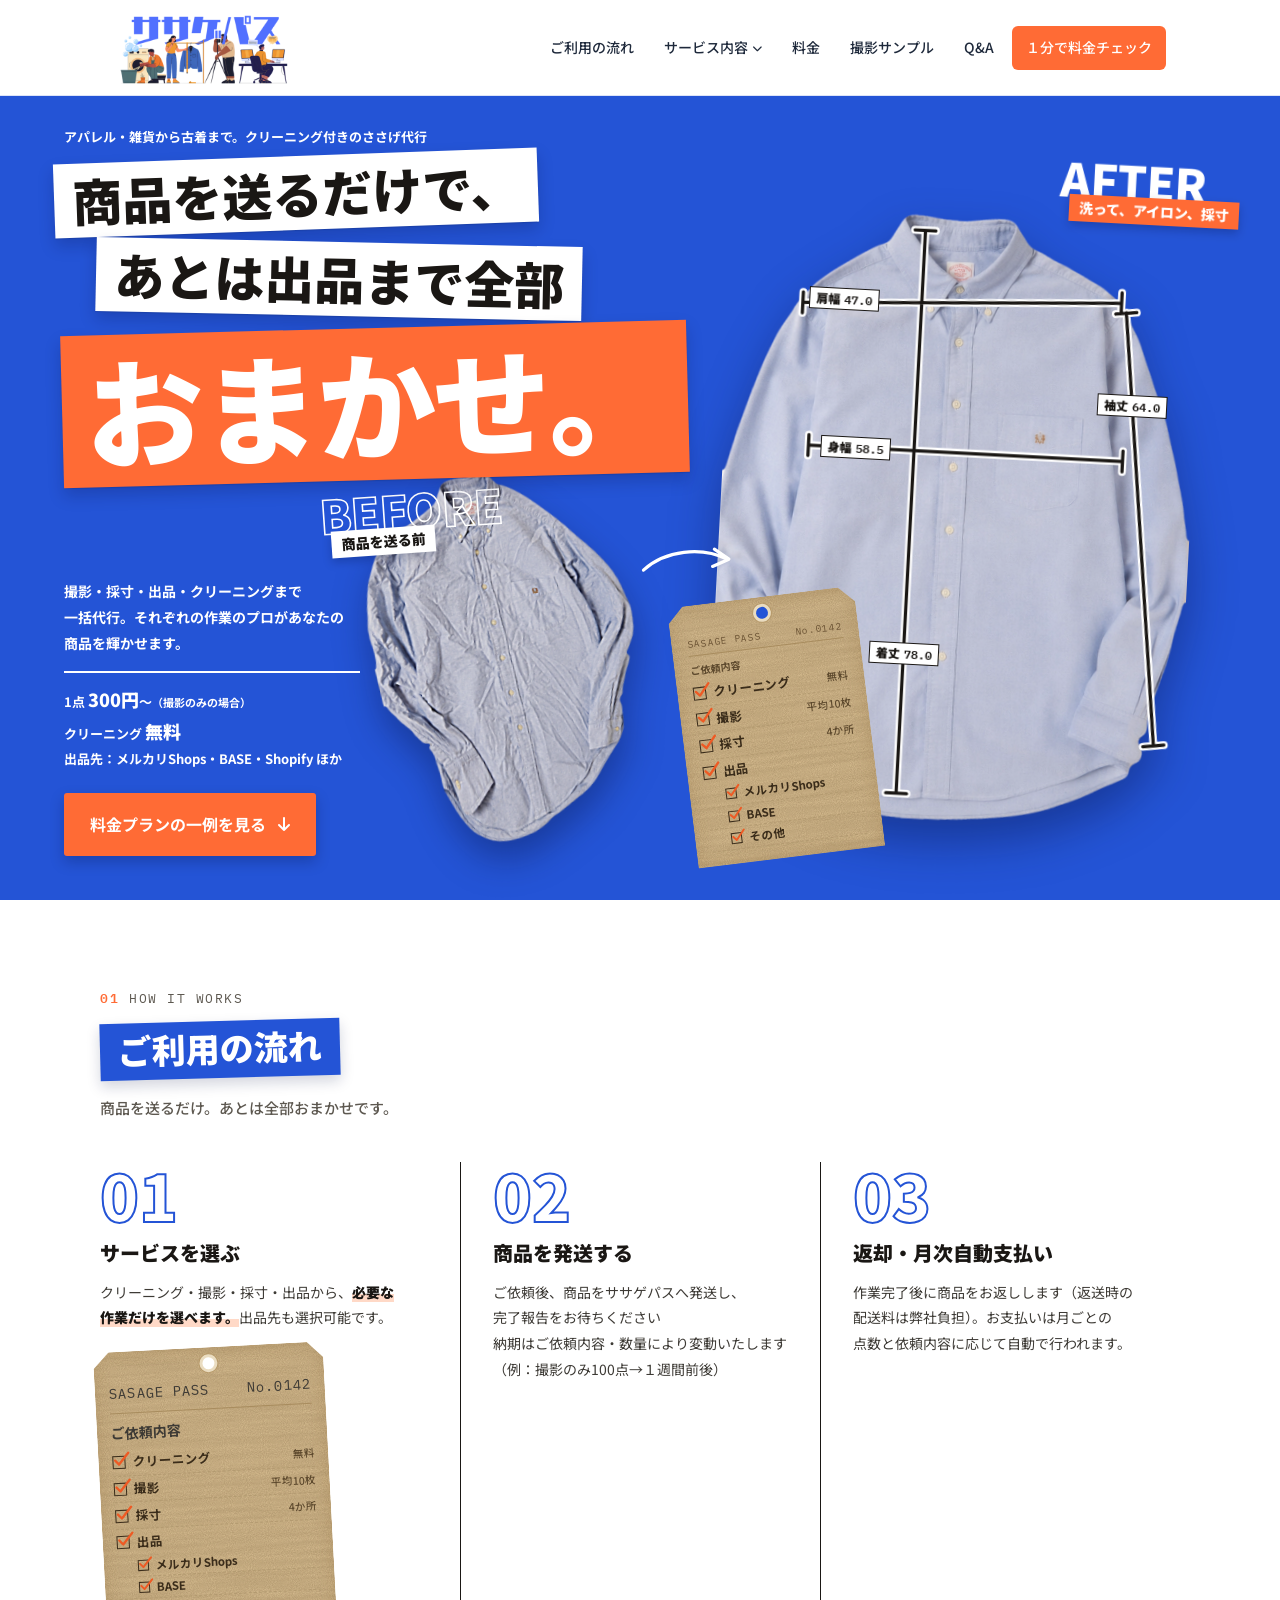
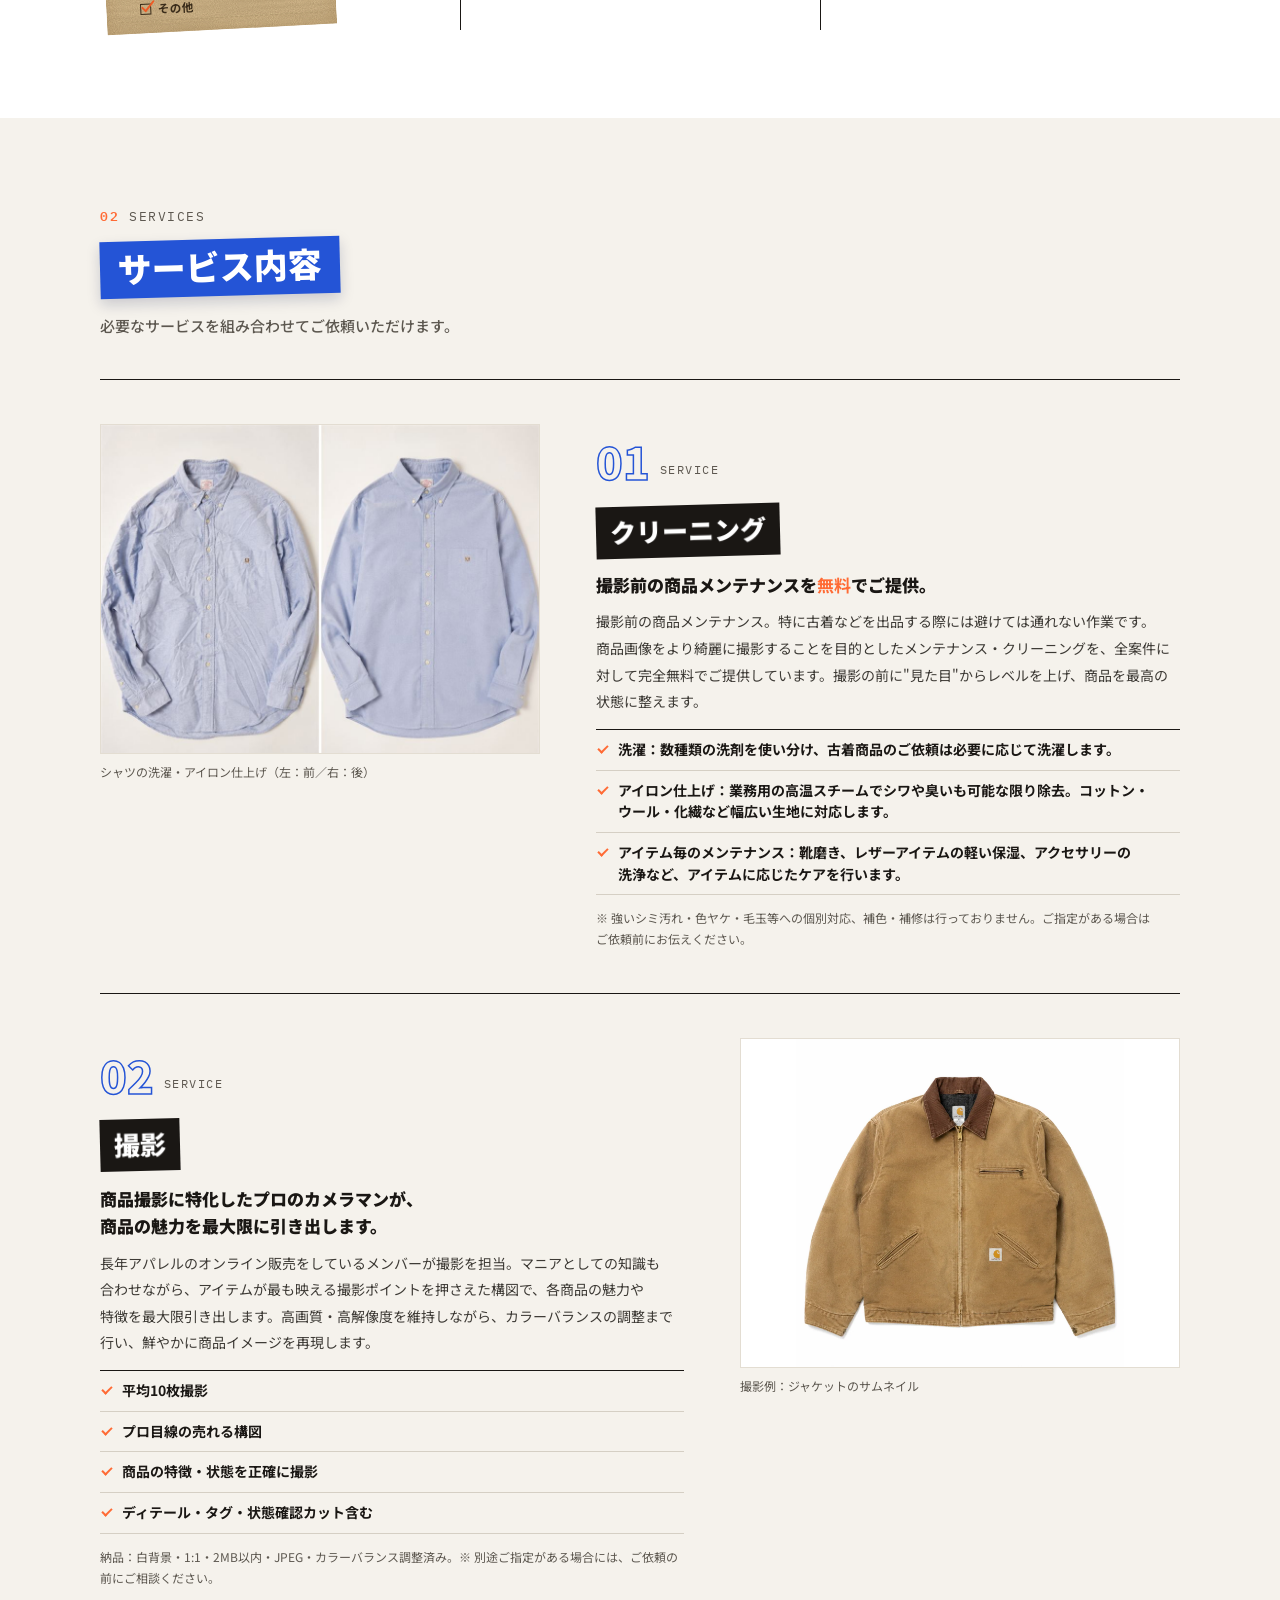
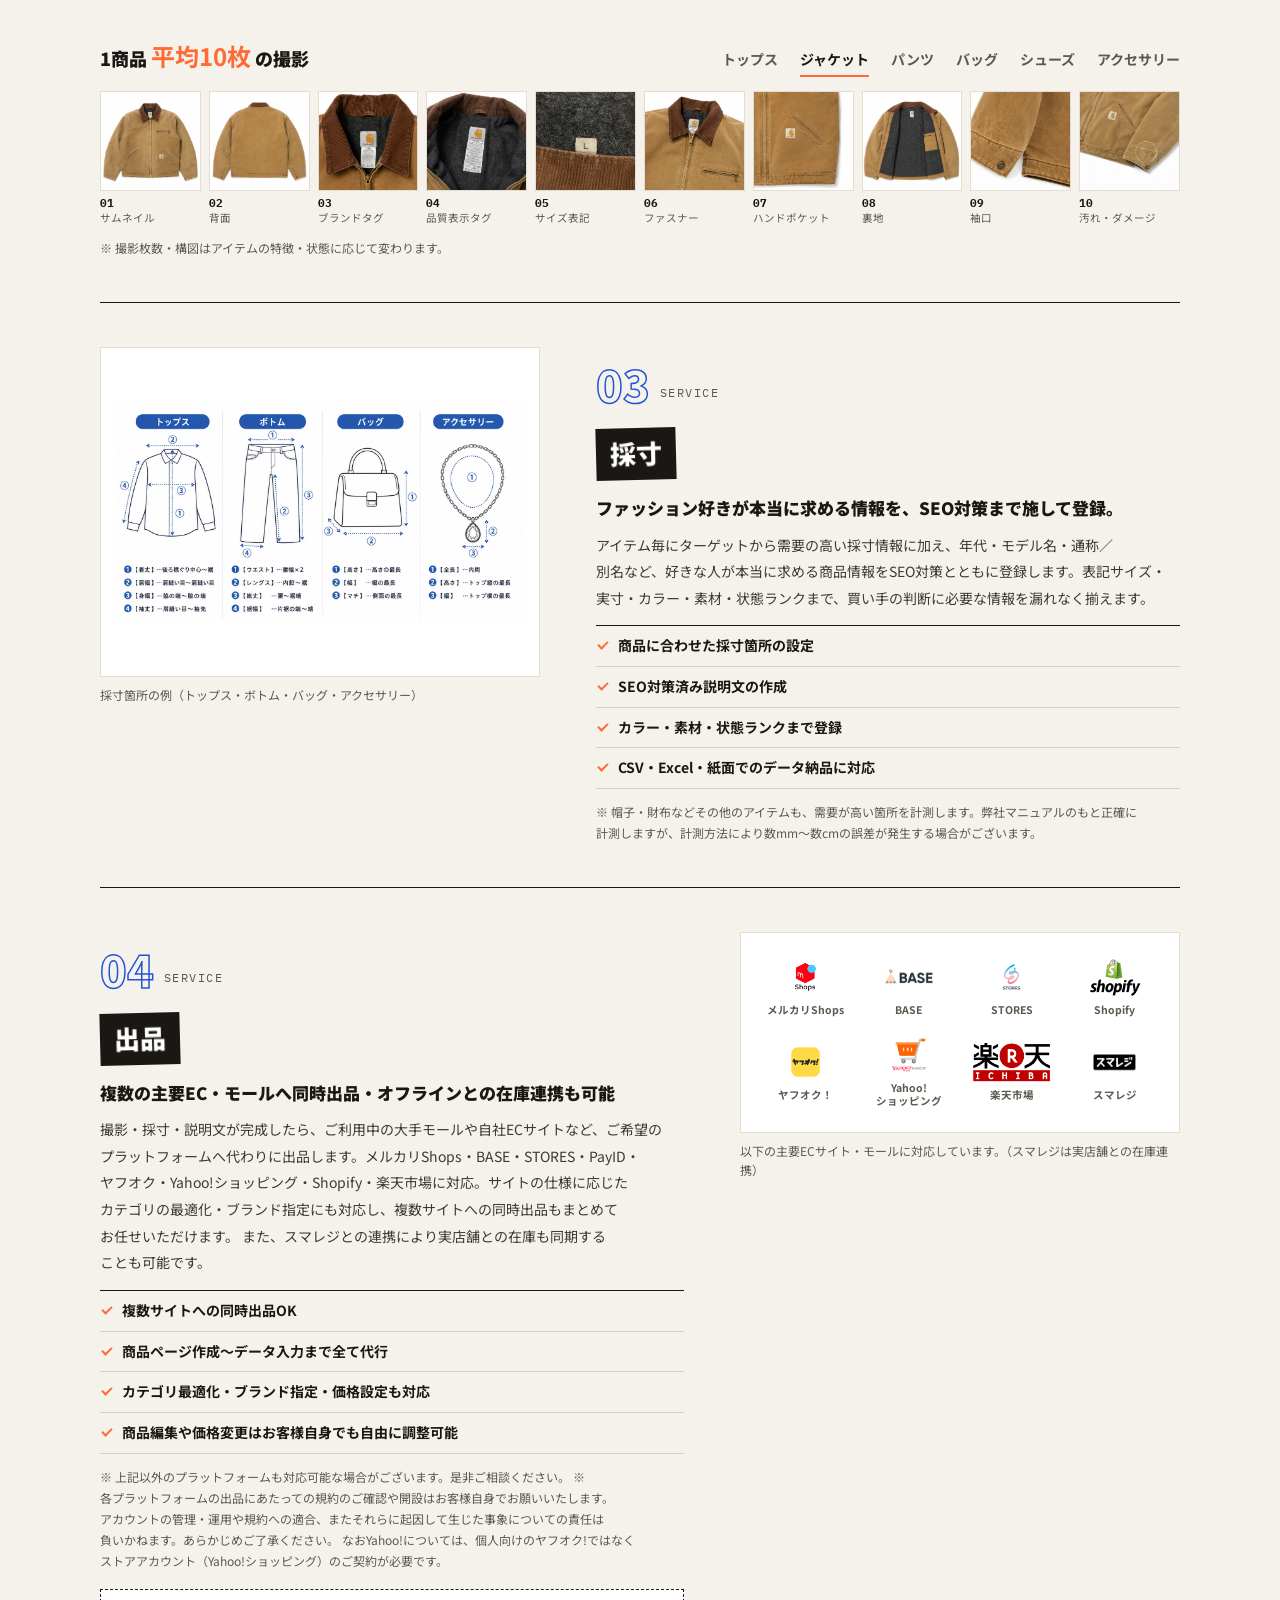
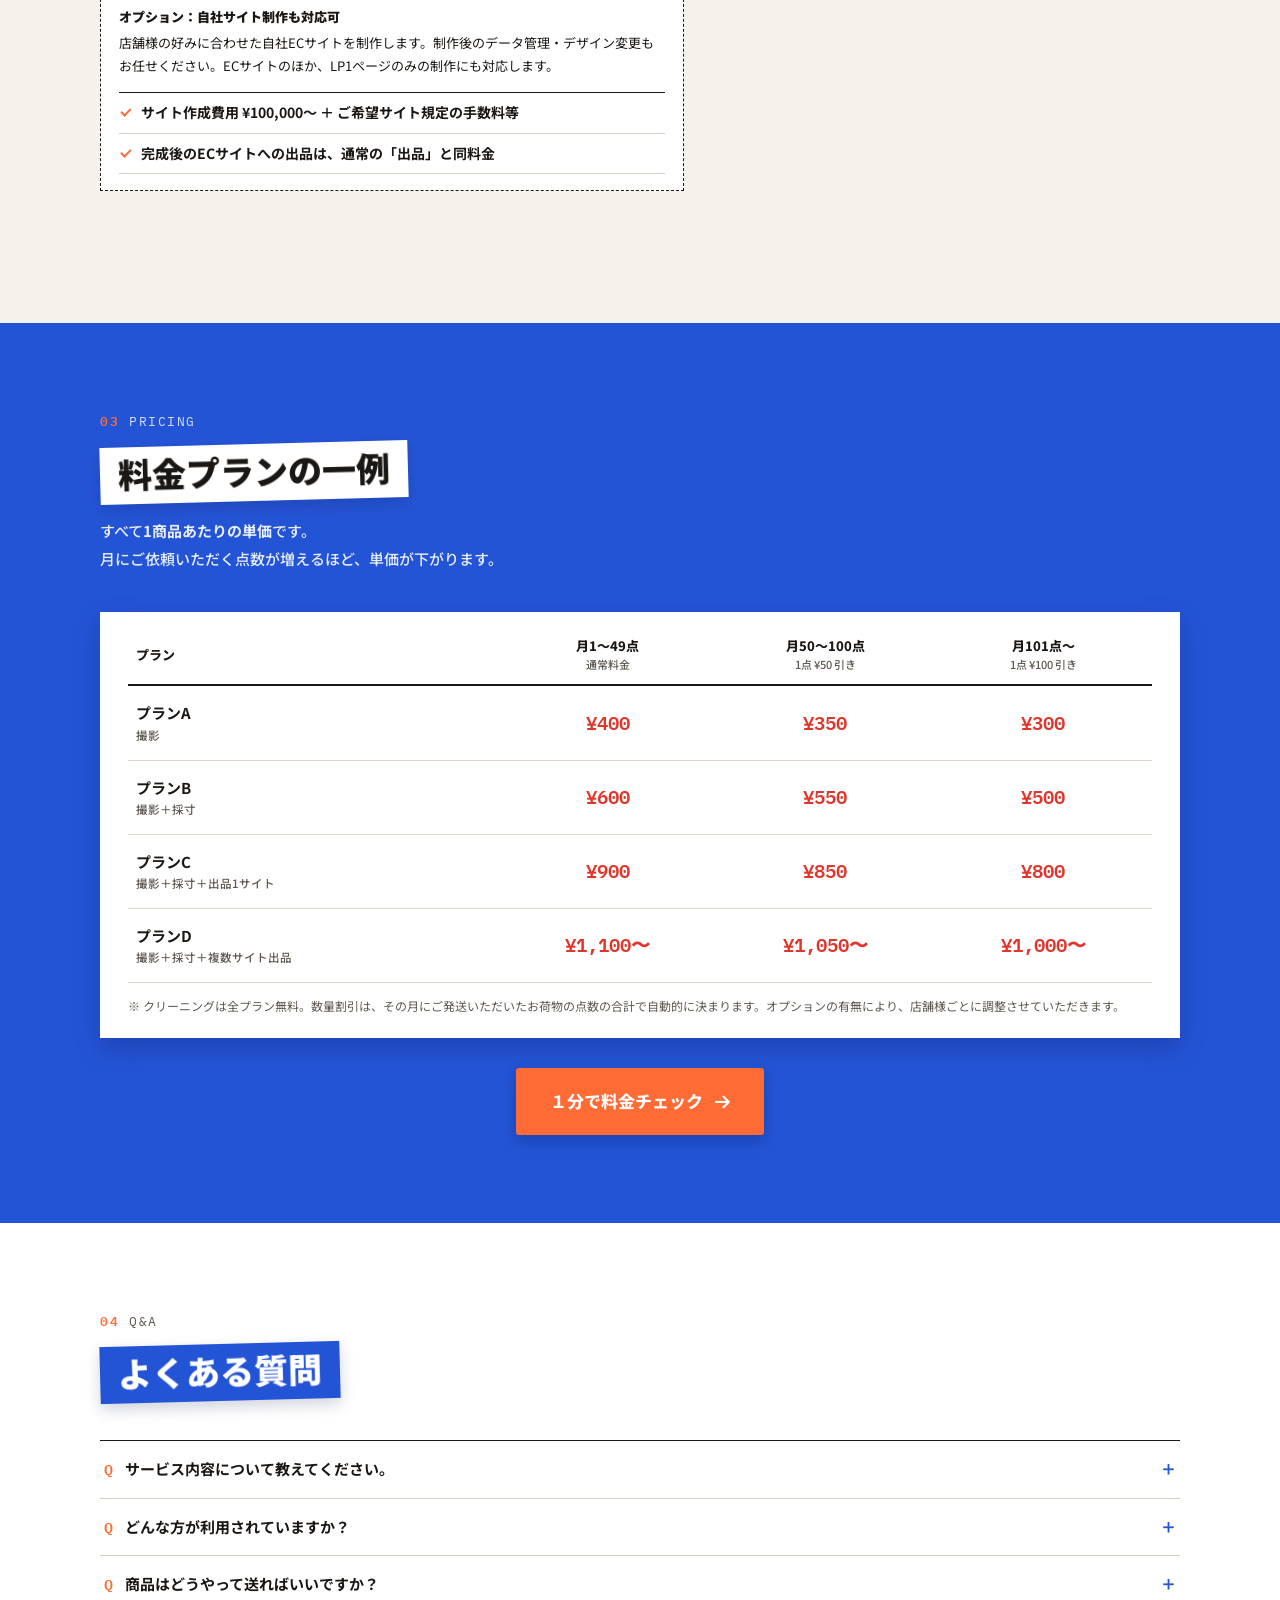
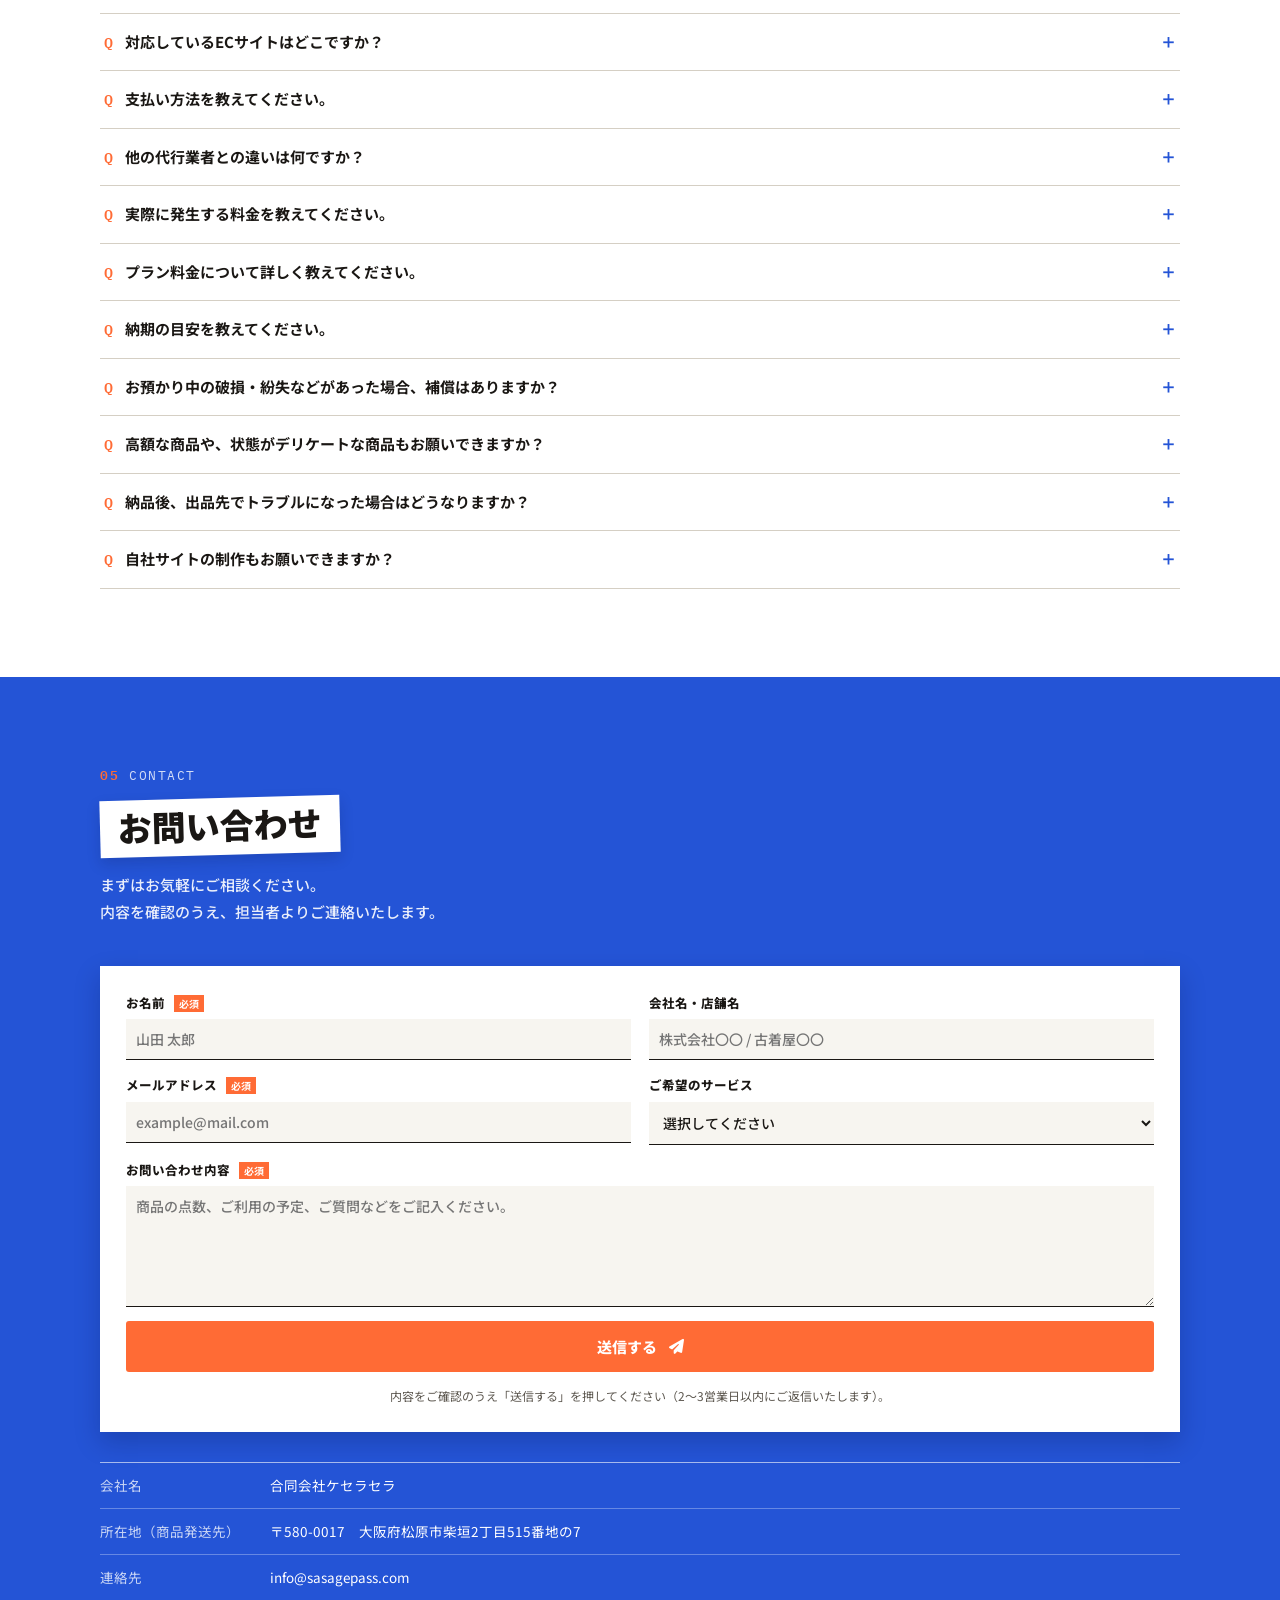
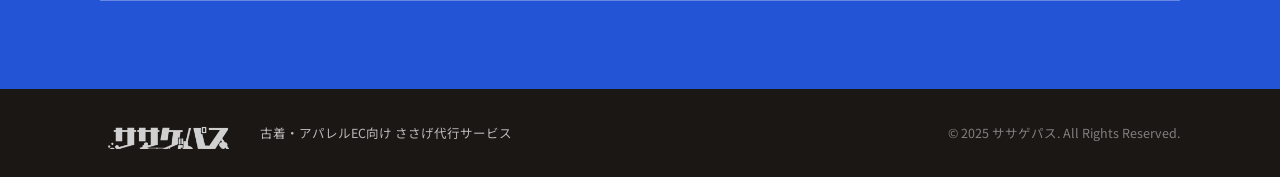
==== commit 005ad5fa: "撮影サンプルの並び順と写真の説明を、写っているものに合わせる 写真をファイル番号順に並べ、決まった説明を順に付けていたため、 袖口の写真に「正面」と付くなど、並びと説明がずれていた。 アイテムごとに全" ====
--- a/index.html
+++ b/index.html
@@ -121,6 +121,16 @@
     </div>
   </section>
 
+  <script>
+    // ヒーローを画面の幅に合わせて縮める割合（769〜1239pxで使う）
+    (function () {
+      var hero = document.querySelector('.hero');
+      function fit() { hero.style.setProperty('--hs', Math.min(1, document.documentElement.clientWidth / 1240)); }
+      fit();
+      window.addEventListener('resize', fit);
+    })();
+  </script>
+
   <!-- ご利用の流れ -->
   <section class="lp-sec lp-white" id="about">
     <div class="lp-in">
@@ -226,69 +236,72 @@
           </div>
           <div class="lp-gal-row" id="cat-tops" role="tabpanel" hidden>
             <figure><img src="images/samples/shirt-1.webp" alt="トップス サムネイル" loading="lazy" draggable="false"><figcaption><b>01</b>サムネイル</figcaption></figure>
-            <figure><img src="images/samples/shirt-2.webp" alt="トップス 正面" loading="lazy" draggable="false"><figcaption><b>02</b>正面</figcaption></figure>
-            <figure><img src="images/samples/shirt-3.webp" alt="トップス 背面" loading="lazy" draggable="false"><figcaption><b>03</b>背面</figcaption></figure>
-            <figure><img src="images/samples/shirt-4.webp" alt="トップス ブランドタグ" loading="lazy" draggable="false"><figcaption><b>04</b>ブランドタグ</figcaption></figure>
-            <figure><img src="images/samples/shirt-5.webp" alt="トップス 品質表示タグ" loading="lazy" draggable="false"><figcaption><b>05</b>品質表示タグ</figcaption></figure>
-            <figure><img src="images/samples/shirt-6.webp" alt="トップス サイズ表記" loading="lazy" draggable="false"><figcaption><b>06</b>サイズ表記</figcaption></figure>
-            <figure><img src="images/samples/shirt-7.webp" alt="トップス ポケット・ファスナー" loading="lazy" draggable="false"><figcaption><b>07</b>ポケット・ファスナー</figcaption></figure>
-            <figure><img src="images/samples/shirt-8.webp" alt="トップス 固有の特徴" loading="lazy" draggable="false"><figcaption><b>08</b>固有の特徴</figcaption></figure>
-            <figure><img src="images/samples/shirt-9.webp" alt="トップス 素材感" loading="lazy" draggable="false"><figcaption><b>09</b>素材感</figcaption></figure>
+            <figure><img src="images/samples/shirt-6.webp" alt="トップス 背面" loading="lazy" draggable="false"><figcaption><b>02</b>背面</figcaption></figure>
+            <figure><img src="images/samples/shirt-8.webp" alt="トップス ブランドタグ" loading="lazy" draggable="false"><figcaption><b>03</b>ブランドタグ</figcaption></figure>
+            <figure><img src="images/samples/shirt-9.webp" alt="トップス 品質表示タグ" loading="lazy" draggable="false"><figcaption><b>04</b>品質表示タグ</figcaption></figure>
+            <figure><img src="images/samples/shirt-7.webp" alt="トップス ロゴ刺繍" loading="lazy" draggable="false"><figcaption><b>05</b>ロゴ刺繍</figcaption></figure>
+            <figure><img src="images/samples/shirt-2.webp" alt="トップス 袖口" loading="lazy" draggable="false"><figcaption><b>06</b>袖口</figcaption></figure>
+            <figure><img src="images/samples/shirt-3.webp" alt="トップス 裾" loading="lazy" draggable="false"><figcaption><b>07</b>裾</figcaption></figure>
+            <figure><img src="images/samples/shirt-4.webp" alt="トップス 素材感" loading="lazy" draggable="false"><figcaption><b>08</b>素材感</figcaption></figure>
+            <figure><img src="images/samples/shirt-5.webp" alt="トップス 汚れ・ダメージ" loading="lazy" draggable="false"><figcaption><b>09</b>汚れ・ダメージ</figcaption></figure>
           </div>
           <div class="lp-gal-row" id="cat-jacket" role="tabpanel">
             <figure><img src="images/samples/jacket-1.webp" alt="ジャケット サムネイル" loading="lazy" draggable="false"><figcaption><b>01</b>サムネイル</figcaption></figure>
-            <figure><img src="images/samples/jacket-2.webp" alt="ジャケット 正面" loading="lazy" draggable="false"><figcaption><b>02</b>正面</figcaption></figure>
-            <figure><img src="images/samples/jacket-3.webp" alt="ジャケット 背面" loading="lazy" draggable="false"><figcaption><b>03</b>背面</figcaption></figure>
-            <figure><img src="images/samples/jacket-4.webp" alt="ジャケット ブランドタグ" loading="lazy" draggable="false"><figcaption><b>04</b>ブランドタグ</figcaption></figure>
-            <figure><img src="images/samples/jacket-5.webp" alt="ジャケット 品質表示タグ" loading="lazy" draggable="false"><figcaption><b>05</b>品質表示タグ</figcaption></figure>
-            <figure><img src="images/samples/jacket-6.webp" alt="ジャケット サイズ表記" loading="lazy" draggable="false"><figcaption><b>06</b>サイズ表記</figcaption></figure>
-            <figure><img src="images/samples/jacket-7.webp" alt="ジャケット ポケット・ファスナー" loading="lazy" draggable="false"><figcaption><b>07</b>ポケット・ファスナー</figcaption></figure>
-            <figure><img src="images/samples/jacket-8.webp" alt="ジャケット 固有の特徴" loading="lazy" draggable="false"><figcaption><b>08</b>固有の特徴</figcaption></figure>
-            <figure><img src="images/samples/jacket-9.webp" alt="ジャケット 素材感" loading="lazy" draggable="false"><figcaption><b>09</b>素材感</figcaption></figure>
+            <figure><img src="images/samples/jacket-2.webp" alt="ジャケット 背面" loading="lazy" draggable="false"><figcaption><b>02</b>背面</figcaption></figure>
+            <figure><img src="images/samples/jacket-3.webp" alt="ジャケット ブランドタグ" loading="lazy" draggable="false"><figcaption><b>03</b>ブランドタグ</figcaption></figure>
+            <figure><img src="images/samples/jacket-4.webp" alt="ジャケット 品質表示タグ" loading="lazy" draggable="false"><figcaption><b>04</b>品質表示タグ</figcaption></figure>
+            <figure><img src="images/samples/jacket-5.webp" alt="ジャケット サイズ表記" loading="lazy" draggable="false"><figcaption><b>05</b>サイズ表記</figcaption></figure>
+            <figure><img src="images/samples/jacket-8.webp" alt="ジャケット ファスナー" loading="lazy" draggable="false"><figcaption><b>06</b>ファスナー</figcaption></figure>
+            <figure><img src="images/samples/jacket-7.webp" alt="ジャケット ハンドポケット" loading="lazy" draggable="false"><figcaption><b>07</b>ハンドポケット</figcaption></figure>
+            <figure><img src="images/samples/jacket-9.webp" alt="ジャケット 裏地" loading="lazy" draggable="false"><figcaption><b>08</b>裏地</figcaption></figure>
+            <figure><img src="images/samples/jacket-10.webp" alt="ジャケット 袖口" loading="lazy" draggable="false"><figcaption><b>09</b>袖口</figcaption></figure>
+            <figure><img src="images/samples/jacket-6.webp" alt="ジャケット 汚れ・ダメージ" loading="lazy" draggable="false"><figcaption><b>10</b>汚れ・ダメージ</figcaption></figure>
           </div>
           <div class="lp-gal-row" id="cat-pants" role="tabpanel" hidden>
             <figure><img src="images/samples/pants-1.webp" alt="パンツ サムネイル" loading="lazy" draggable="false"><figcaption><b>01</b>サムネイル</figcaption></figure>
-            <figure><img src="images/samples/pants-2.webp" alt="パンツ 正面" loading="lazy" draggable="false"><figcaption><b>02</b>正面</figcaption></figure>
-            <figure><img src="images/samples/pants-3.webp" alt="パンツ 背面" loading="lazy" draggable="false"><figcaption><b>03</b>背面</figcaption></figure>
-            <figure><img src="images/samples/pants-4.webp" alt="パンツ ブランドタグ" loading="lazy" draggable="false"><figcaption><b>04</b>ブランドタグ</figcaption></figure>
-            <figure><img src="images/samples/pants-5.webp" alt="パンツ 品質表示タグ" loading="lazy" draggable="false"><figcaption><b>05</b>品質表示タグ</figcaption></figure>
-            <figure><img src="images/samples/pants-6.webp" alt="パンツ サイズ表記" loading="lazy" draggable="false"><figcaption><b>06</b>サイズ表記</figcaption></figure>
-            <figure><img src="images/samples/pants-7.webp" alt="パンツ ポケット・ファスナー" loading="lazy" draggable="false"><figcaption><b>07</b>ポケット・ファスナー</figcaption></figure>
-            <figure><img src="images/samples/pants-8.webp" alt="パンツ 固有の特徴" loading="lazy" draggable="false"><figcaption><b>08</b>固有の特徴</figcaption></figure>
-            <figure><img src="images/samples/pants-9.webp" alt="パンツ 素材感" loading="lazy" draggable="false"><figcaption><b>09</b>素材感</figcaption></figure>
-            <figure><img src="images/samples/pants-10.webp" alt="パンツ 汚れ・ダメージ" loading="lazy" draggable="false"><figcaption><b>10</b>汚れ・ダメージ</figcaption></figure>
+            <figure><img src="images/samples/pants-2.webp" alt="パンツ 背面" loading="lazy" draggable="false"><figcaption><b>02</b>背面</figcaption></figure>
+            <figure><img src="images/samples/pants-5.webp" alt="パンツ ブランドパッチ" loading="lazy" draggable="false"><figcaption><b>03</b>ブランドパッチ</figcaption></figure>
+            <figure><img src="images/samples/pants-6.webp" alt="パンツ 品質表示タグ" loading="lazy" draggable="false"><figcaption><b>04</b>品質表示タグ</figcaption></figure>
+            <figure><img src="images/samples/pants-3.webp" alt="パンツ ボタンフライ" loading="lazy" draggable="false"><figcaption><b>05</b>ボタンフライ</figcaption></figure>
+            <figure><img src="images/samples/pants-8.webp" alt="パンツ フロントポケット" loading="lazy" draggable="false"><figcaption><b>06</b>フロントポケット</figcaption></figure>
+            <figure><img src="images/samples/pants-4.webp" alt="パンツ バックポケット" loading="lazy" draggable="false"><figcaption><b>07</b>バックポケット</figcaption></figure>
+            <figure><img src="images/samples/pants-7.webp" alt="パンツ 裾" loading="lazy" draggable="false"><figcaption><b>08</b>裾</figcaption></figure>
+            <figure><img src="images/samples/pants-10.webp" alt="パンツ 色落ち・素材感" loading="lazy" draggable="false"><figcaption><b>09</b>色落ち・素材感</figcaption></figure>
+            <figure><img src="images/samples/pants-9.webp" alt="パンツ 汚れ・ダメージ" loading="lazy" draggable="false"><figcaption><b>10</b>汚れ・ダメージ</figcaption></figure>
           </div>
           <div class="lp-gal-row" id="cat-bag" role="tabpanel" hidden>
             <figure><img src="images/samples/bag-1.webp" alt="バッグ サムネイル" loading="lazy" draggable="false"><figcaption><b>01</b>サムネイル</figcaption></figure>
-            <figure><img src="images/samples/bag-2.webp" alt="バッグ 正面" loading="lazy" draggable="false"><figcaption><b>02</b>正面</figcaption></figure>
-            <figure><img src="images/samples/bag-3.webp" alt="バッグ 背面" loading="lazy" draggable="false"><figcaption><b>03</b>背面</figcaption></figure>
-            <figure><img src="images/samples/bag-4.webp" alt="バッグ ブランドタグ" loading="lazy" draggable="false"><figcaption><b>04</b>ブランドタグ</figcaption></figure>
-            <figure><img src="images/samples/bag-5.webp" alt="バッグ 品質表示タグ" loading="lazy" draggable="false"><figcaption><b>05</b>品質表示タグ</figcaption></figure>
-            <figure><img src="images/samples/bag-6.webp" alt="バッグ サイズ表記" loading="lazy" draggable="false"><figcaption><b>06</b>サイズ表記</figcaption></figure>
-            <figure><img src="images/samples/bag-7.webp" alt="バッグ ポケット・ファスナー" loading="lazy" draggable="false"><figcaption><b>07</b>ポケット・ファスナー</figcaption></figure>
-            <figure><img src="images/samples/bag-8.webp" alt="バッグ 固有の特徴" loading="lazy" draggable="false"><figcaption><b>08</b>固有の特徴</figcaption></figure>
-            <figure><img src="images/samples/bag-9.webp" alt="バッグ 素材感" loading="lazy" draggable="false"><figcaption><b>09</b>素材感</figcaption></figure>
+            <figure><img src="images/samples/bag-2.webp" alt="バッグ 背面" loading="lazy" draggable="false"><figcaption><b>02</b>背面</figcaption></figure>
+            <figure><img src="images/samples/bag-3.webp" alt="バッグ 側面" loading="lazy" draggable="false"><figcaption><b>03</b>側面</figcaption></figure>
+            <figure><img src="images/samples/bag-4.webp" alt="バッグ 底面" loading="lazy" draggable="false"><figcaption><b>04</b>底面</figcaption></figure>
+            <figure><img src="images/samples/bag-5.webp" alt="バッグ 内側" loading="lazy" draggable="false"><figcaption><b>05</b>内側</figcaption></figure>
+            <figure><img src="images/samples/bag-6.webp" alt="バッグ ブランドパッチ" loading="lazy" draggable="false"><figcaption><b>06</b>ブランドパッチ</figcaption></figure>
+            <figure><img src="images/samples/bag-9.webp" alt="バッグ ハングタグ" loading="lazy" draggable="false"><figcaption><b>07</b>ハングタグ</figcaption></figure>
+            <figure><img src="images/samples/bag-7.webp" alt="バッグ ストラップ・金具" loading="lazy" draggable="false"><figcaption><b>08</b>ストラップ・金具</figcaption></figure>
+            <figure><img src="images/samples/bag-8.webp" alt="バッグ 汚れ・ダメージ" loading="lazy" draggable="false"><figcaption><b>09</b>汚れ・ダメージ</figcaption></figure>
           </div>
           <div class="lp-gal-row" id="cat-shoes" role="tabpanel" hidden>
             <figure><img src="images/samples/shoes-1.webp" alt="シューズ サムネイル" loading="lazy" draggable="false"><figcaption><b>01</b>サムネイル</figcaption></figure>
-            <figure><img src="images/samples/shoes-2.webp" alt="シューズ 正面" loading="lazy" draggable="false"><figcaption><b>02</b>正面</figcaption></figure>
-            <figure><img src="images/samples/shoes-3.webp" alt="シューズ 背面" loading="lazy" draggable="false"><figcaption><b>03</b>背面</figcaption></figure>
-            <figure><img src="images/samples/shoes-4.webp" alt="シューズ ブランドタグ" loading="lazy" draggable="false"><figcaption><b>04</b>ブランドタグ</figcaption></figure>
-            <figure><img src="images/samples/shoes-5.webp" alt="シューズ 品質表示タグ" loading="lazy" draggable="false"><figcaption><b>05</b>品質表示タグ</figcaption></figure>
-            <figure><img src="images/samples/shoes-6.webp" alt="シューズ サイズ表記" loading="lazy" draggable="false"><figcaption><b>06</b>サイズ表記</figcaption></figure>
-            <figure><img src="images/samples/shoes-7.webp" alt="シューズ ポケット・ファスナー" loading="lazy" draggable="false"><figcaption><b>07</b>ポケット・ファスナー</figcaption></figure>
-            <figure><img src="images/samples/shoes-8.webp" alt="シューズ 固有の特徴" loading="lazy" draggable="false"><figcaption><b>08</b>固有の特徴</figcaption></figure>
-            <figure><img src="images/samples/shoes-9.webp" alt="シューズ 素材感" loading="lazy" draggable="false"><figcaption><b>09</b>素材感</figcaption></figure>
+            <figure><img src="images/samples/shoes-2.webp" alt="シューズ 反対側" loading="lazy" draggable="false"><figcaption><b>02</b>反対側</figcaption></figure>
+            <figure><img src="images/samples/shoes-3.webp" alt="シューズ 正面" loading="lazy" draggable="false"><figcaption><b>03</b>正面</figcaption></figure>
+            <figure><img src="images/samples/shoes-4.webp" alt="シューズ 背面" loading="lazy" draggable="false"><figcaption><b>04</b>背面</figcaption></figure>
+            <figure><img src="images/samples/shoes-5.webp" alt="シューズ 上から" loading="lazy" draggable="false"><figcaption><b>05</b>上から</figcaption></figure>
+            <figure><img src="images/samples/shoes-6.webp" alt="シューズ ソール" loading="lazy" draggable="false"><figcaption><b>06</b>ソール</figcaption></figure>
+            <figure><img src="images/samples/shoes-7.webp" alt="シューズ ブランドタグ" loading="lazy" draggable="false"><figcaption><b>07</b>ブランドタグ</figcaption></figure>
+            <figure><img src="images/samples/shoes-9.webp" alt="シューズ つま先" loading="lazy" draggable="false"><figcaption><b>08</b>つま先</figcaption></figure>
+            <figure><img src="images/samples/shoes-8.webp" alt="シューズ 素材感" loading="lazy" draggable="false"><figcaption><b>09</b>素材感</figcaption></figure>
+            <figure><img src="images/samples/shoes-10.webp" alt="シューズ 使用感" loading="lazy" draggable="false"><figcaption><b>10</b>使用感</figcaption></figure>
           </div>
           <div class="lp-gal-row" id="cat-accessory" role="tabpanel" hidden>
             <figure><img src="images/samples/accessory-1.webp" alt="アクセサリー サムネイル" loading="lazy" draggable="false"><figcaption><b>01</b>サムネイル</figcaption></figure>
-            <figure><img src="images/samples/accessory-2.webp" alt="アクセサリー 正面" loading="lazy" draggable="false"><figcaption><b>02</b>正面</figcaption></figure>
-            <figure><img src="images/samples/accessory-3.webp" alt="アクセサリー 背面" loading="lazy" draggable="false"><figcaption><b>03</b>背面</figcaption></figure>
-            <figure><img src="images/samples/accessory-4.webp" alt="アクセサリー ブランドタグ" loading="lazy" draggable="false"><figcaption><b>04</b>ブランドタグ</figcaption></figure>
-            <figure><img src="images/samples/accessory-5.webp" alt="アクセサリー 品質表示タグ" loading="lazy" draggable="false"><figcaption><b>05</b>品質表示タグ</figcaption></figure>
-            <figure><img src="images/samples/accessory-6.webp" alt="アクセサリー サイズ表記" loading="lazy" draggable="false"><figcaption><b>06</b>サイズ表記</figcaption></figure>
-            <figure><img src="images/samples/accessory-7.webp" alt="アクセサリー ポケット・ファスナー" loading="lazy" draggable="false"><figcaption><b>07</b>ポケット・ファスナー</figcaption></figure>
-            <figure><img src="images/samples/accessory-8.webp" alt="アクセサリー 固有の特徴" loading="lazy" draggable="false"><figcaption><b>08</b>固有の特徴</figcaption></figure>
+            <figure><img src="images/samples/accessory-2.webp" alt="アクセサリー 全体（角度違い）" loading="lazy" draggable="false"><figcaption><b>02</b>全体（角度違い）</figcaption></figure>
+            <figure><img src="images/samples/accessory-3.webp" alt="アクセサリー トップ" loading="lazy" draggable="false"><figcaption><b>03</b>トップ</figcaption></figure>
+            <figure><img src="images/samples/accessory-9.webp" alt="アクセサリー トップ（寄り）" loading="lazy" draggable="false"><figcaption><b>04</b>トップ（寄り）</figcaption></figure>
+            <figure><img src="images/samples/accessory-4.webp" alt="アクセサリー トップ（斜め）" loading="lazy" draggable="false"><figcaption><b>05</b>トップ（斜め）</figcaption></figure>
+            <figure><img src="images/samples/accessory-7.webp" alt="アクセサリー トップ（横）" loading="lazy" draggable="false"><figcaption><b>06</b>トップ（横）</figcaption></figure>
+            <figure><img src="images/samples/accessory-5.webp" alt="アクセサリー 留め具" loading="lazy" draggable="false"><figcaption><b>07</b>留め具</figcaption></figure>
+            <figure><img src="images/samples/accessory-6.webp" alt="アクセサリー 刻印" loading="lazy" draggable="false"><figcaption><b>08</b>刻印</figcaption></figure>
+            <figure><img src="images/samples/accessory-8.webp" alt="アクセサリー チェーン" loading="lazy" draggable="false"><figcaption><b>09</b>チェーン</figcaption></figure>
           </div>
           <p class="lp-note">※ 撮影枚数・構図はアイテムの特徴・状態に応じて変わります。</p>
         </div>
--- a/style.css
+++ b/style.css
@@ -442,7 +442,7 @@
 .lp-gal-row { display: flex; gap: 8px; overflow-x: auto; scrollbar-width: none; }
 .lp-gal-row::-webkit-scrollbar { display: none; }
 .lp-gal-row[hidden] { display: none; }
-.lp-gal-row figure { flex: 0 0 calc((100% - 64px) / 9); margin: 0; }
+.lp-gal-row figure { flex: 0 0 calc((100% - 72px) / 10); margin: 0; }
 .lp-gal-row img { width: 100%; aspect-ratio: 1; object-fit: cover; background: #fff; border: 1px solid #e3ddd2; }
 .lp-gal-row figcaption { font-size: 10.5px; color: var(--mute); margin-top: 5px; line-height: 1.35; }
 .lp-gal-row figcaption b { display: block; font-family: var(--mono); color: var(--ink); font-size: 11px; }
@@ -632,3 +632,25 @@
 .btn-nav, .btn-hdr-cta { border-radius: 4px; }
 .hamburger span { background: var(--ink); }
 .price-table .plan-cell small { word-break: auto-phrase; }
+
+/* タブレット・小さめのPC（769〜1239px）：ヒーローは1240px幅で組んであるので、全体を縮めて収める */
+@media (min-width: 769px) and (max-width: 1239px) {
+  .hero { height: calc(800px * var(--hs, .8)); min-height: 0; }
+  .hr-wrap { width: 1240px; max-width: none; height: 800px; margin: 0; transform: scale(var(--hs, .8)); transform-origin: 0 0; }
+}
+/* ヘッダーのメニューが2行に折れないように */
+.nav > a, .nav-dropdown-trigger { white-space: nowrap; }
+@media (min-width: 769px) and (max-width: 1000px) {
+  .nav { gap: 0; }
+  .nav > a, .nav-dropdown-trigger { font-size: 13px; padding: 8px 7px; }
+  .logo-img { height: 150px; }
+}
+@media (min-width: 769px) and (max-width: 1100px) {
+  .lp-in { padding: 0 32px; }
+  .lp-svc { grid-template-columns: 300px minmax(0, 1fr); gap: 32px; }
+  .lp-svc.rev { grid-template-columns: minmax(0, 1fr) 300px; }
+  .lp-flow > li { padding: 0 20px; }
+  .lp-flow-tag { width: 100%; max-width: 214px; }
+  .lp-flow-tag .kraft-no { gap: 8px; font-size: 8.5px; }
+  .lp-gal-row figure { flex: 0 0 120px; }
+}
